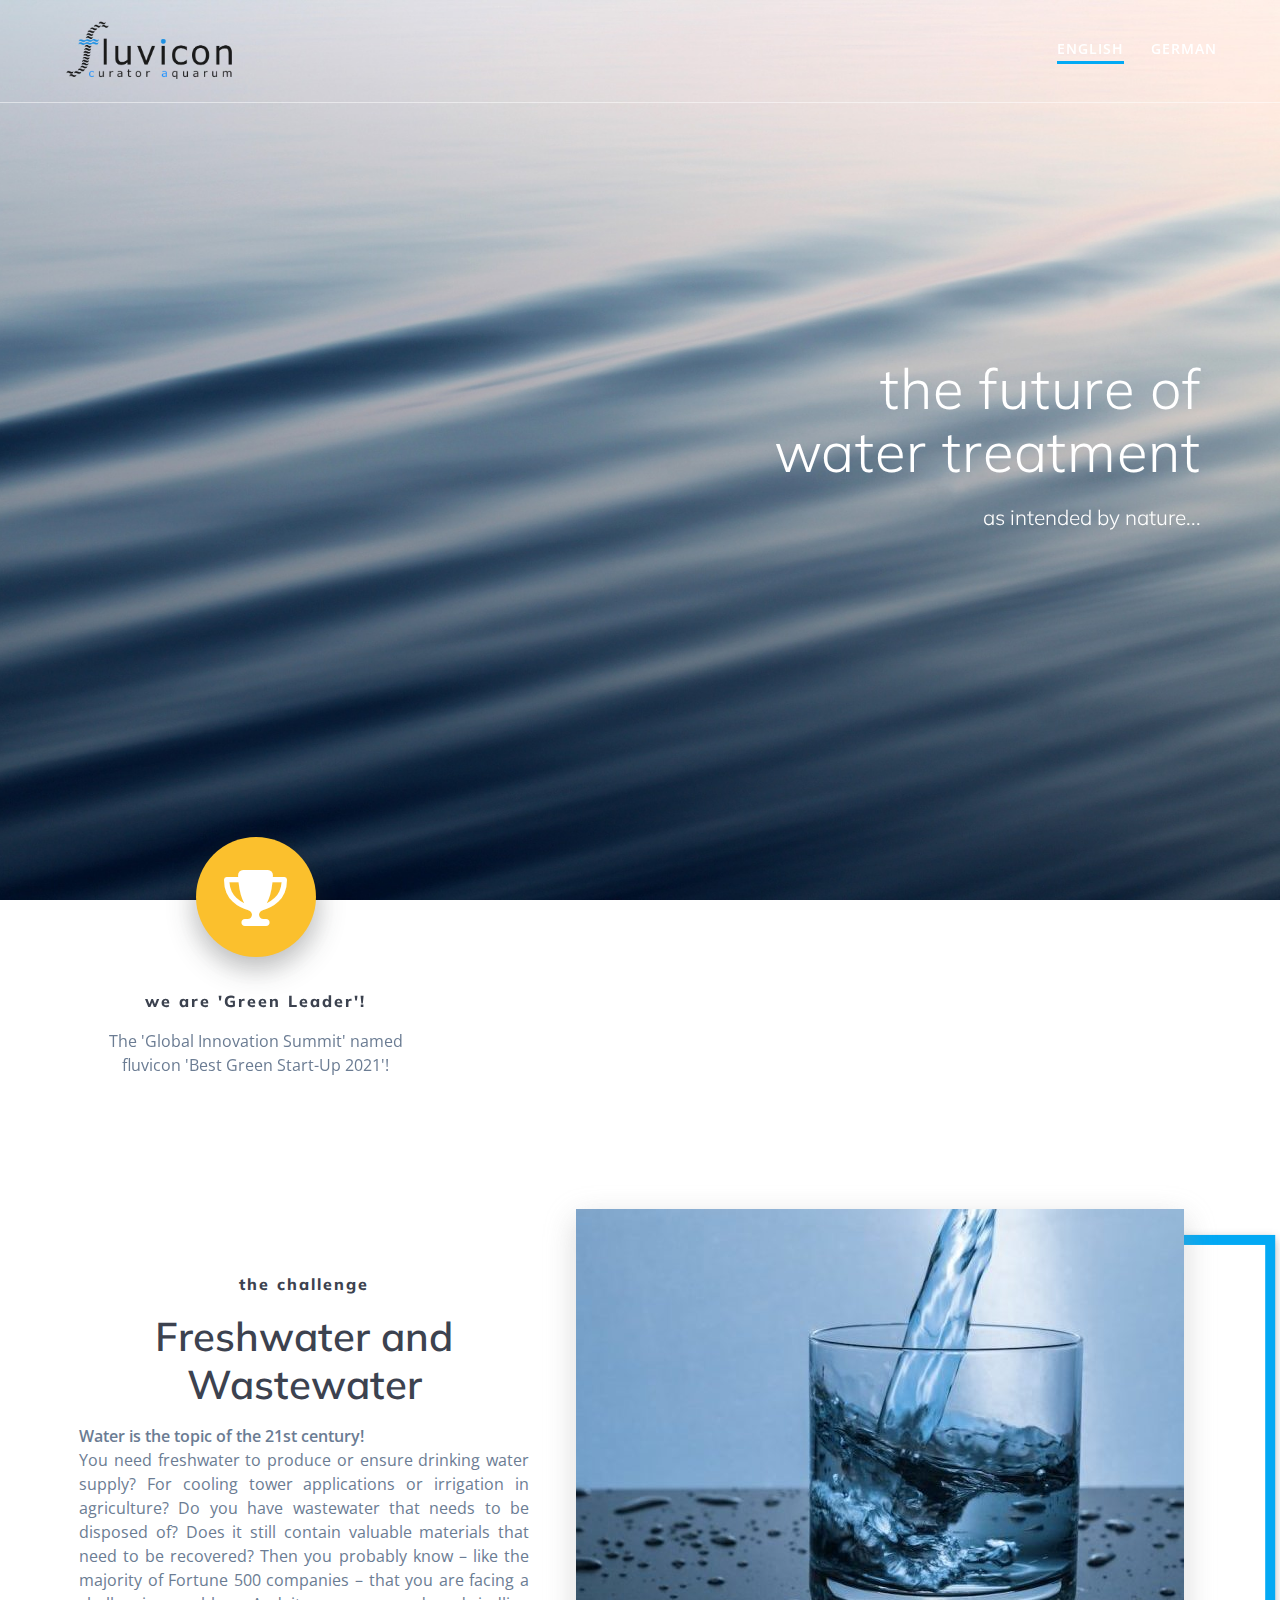
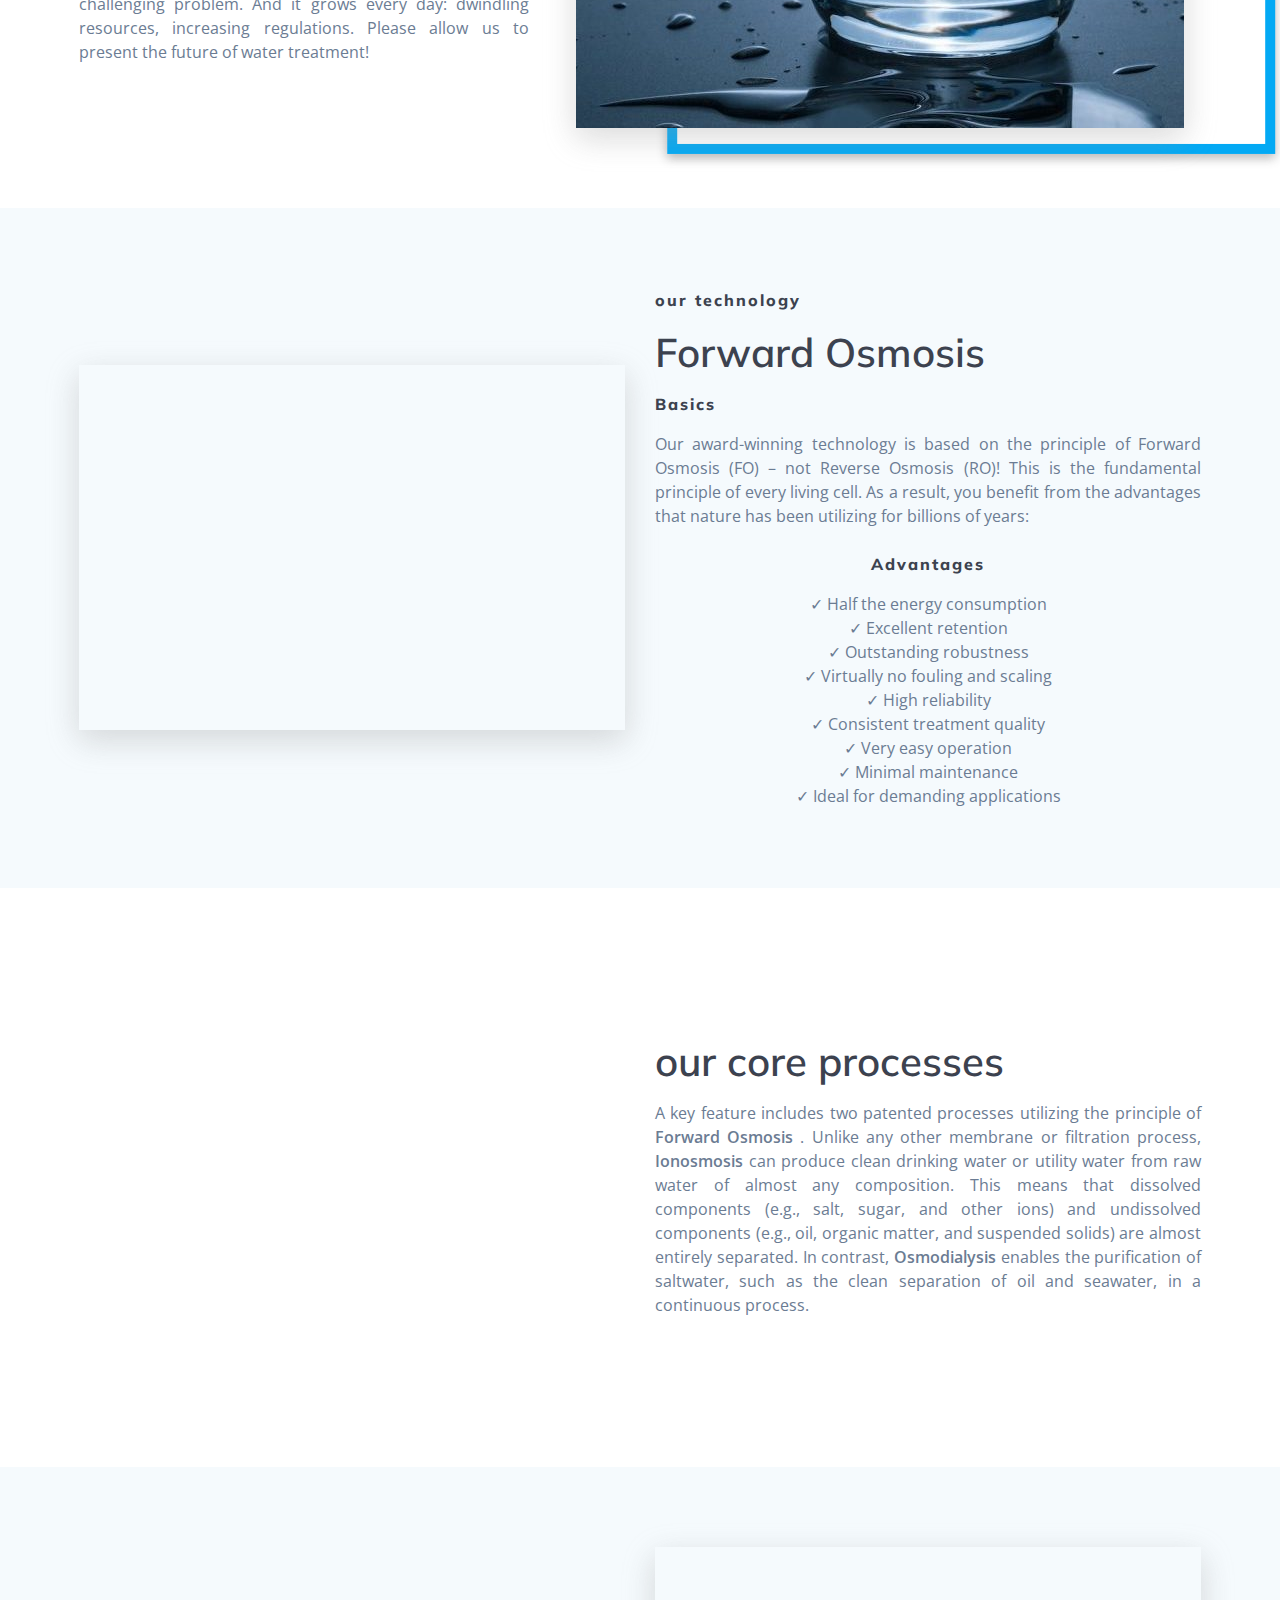
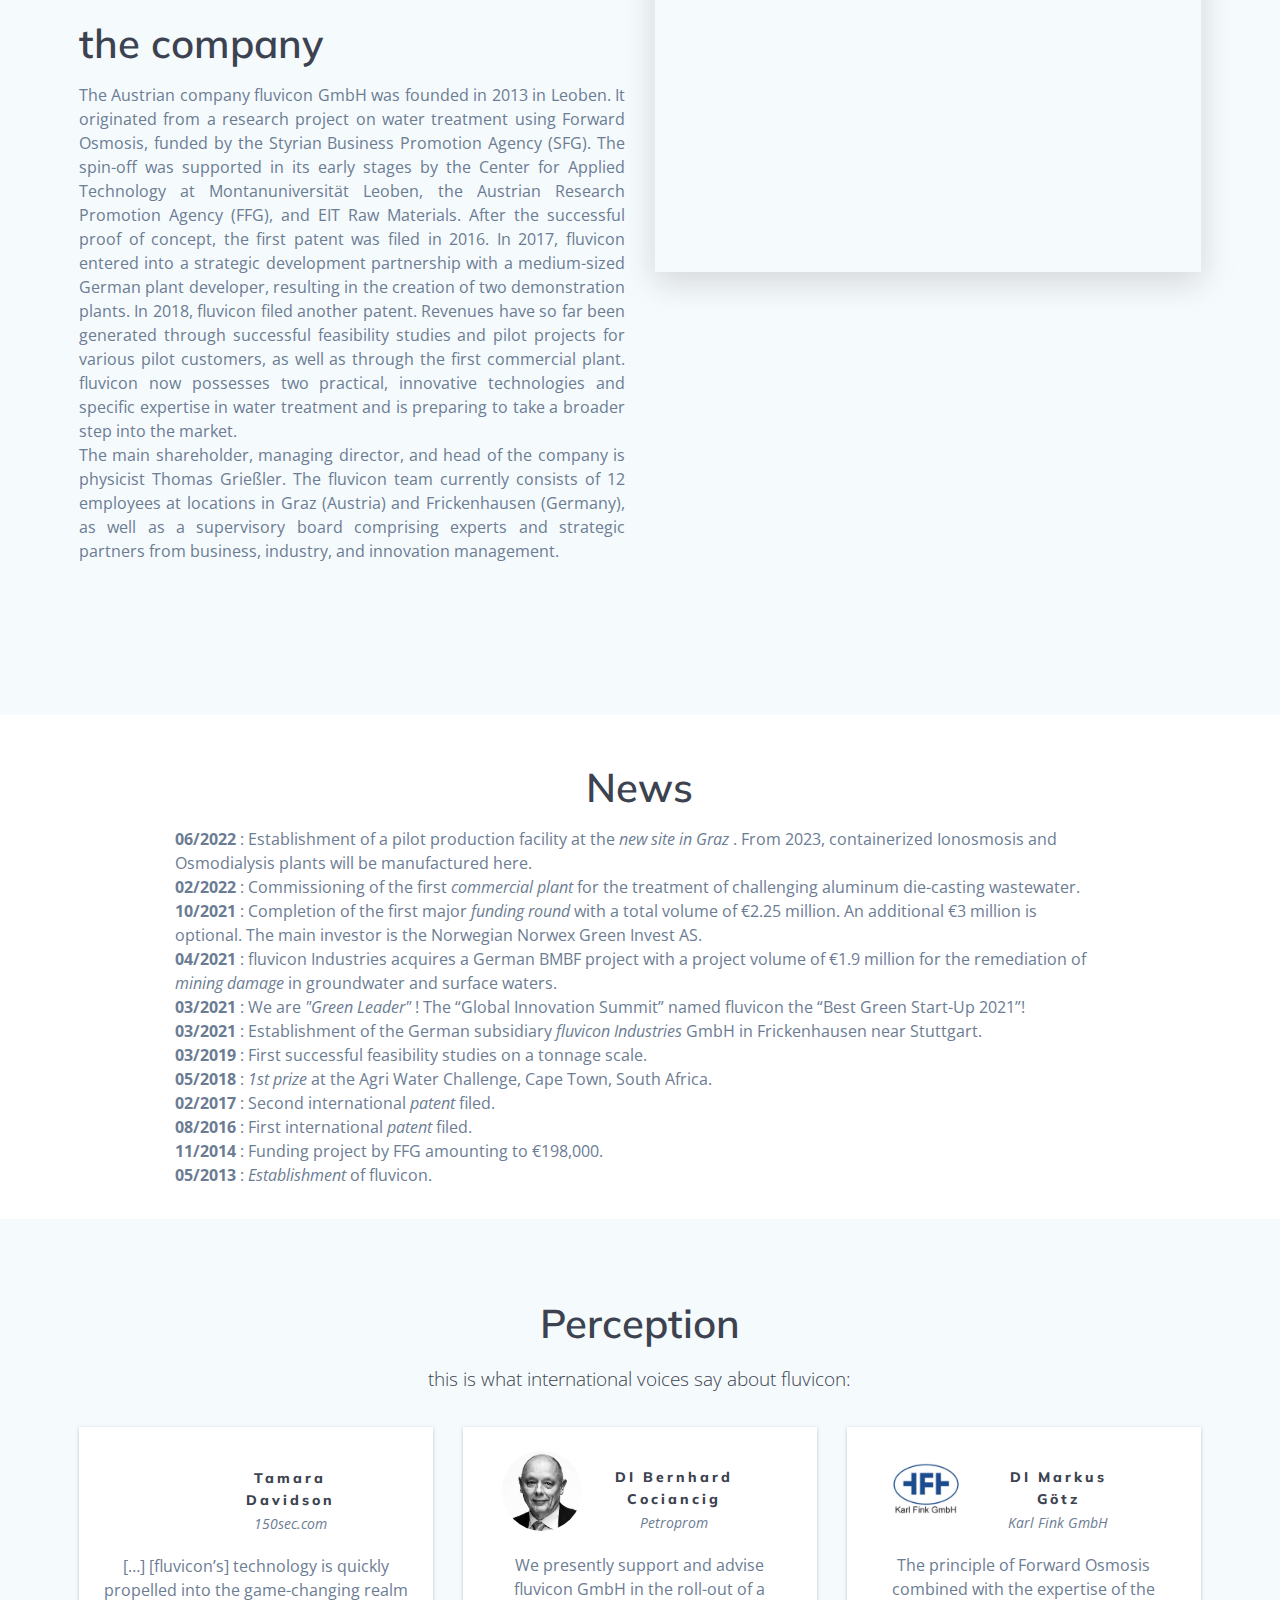
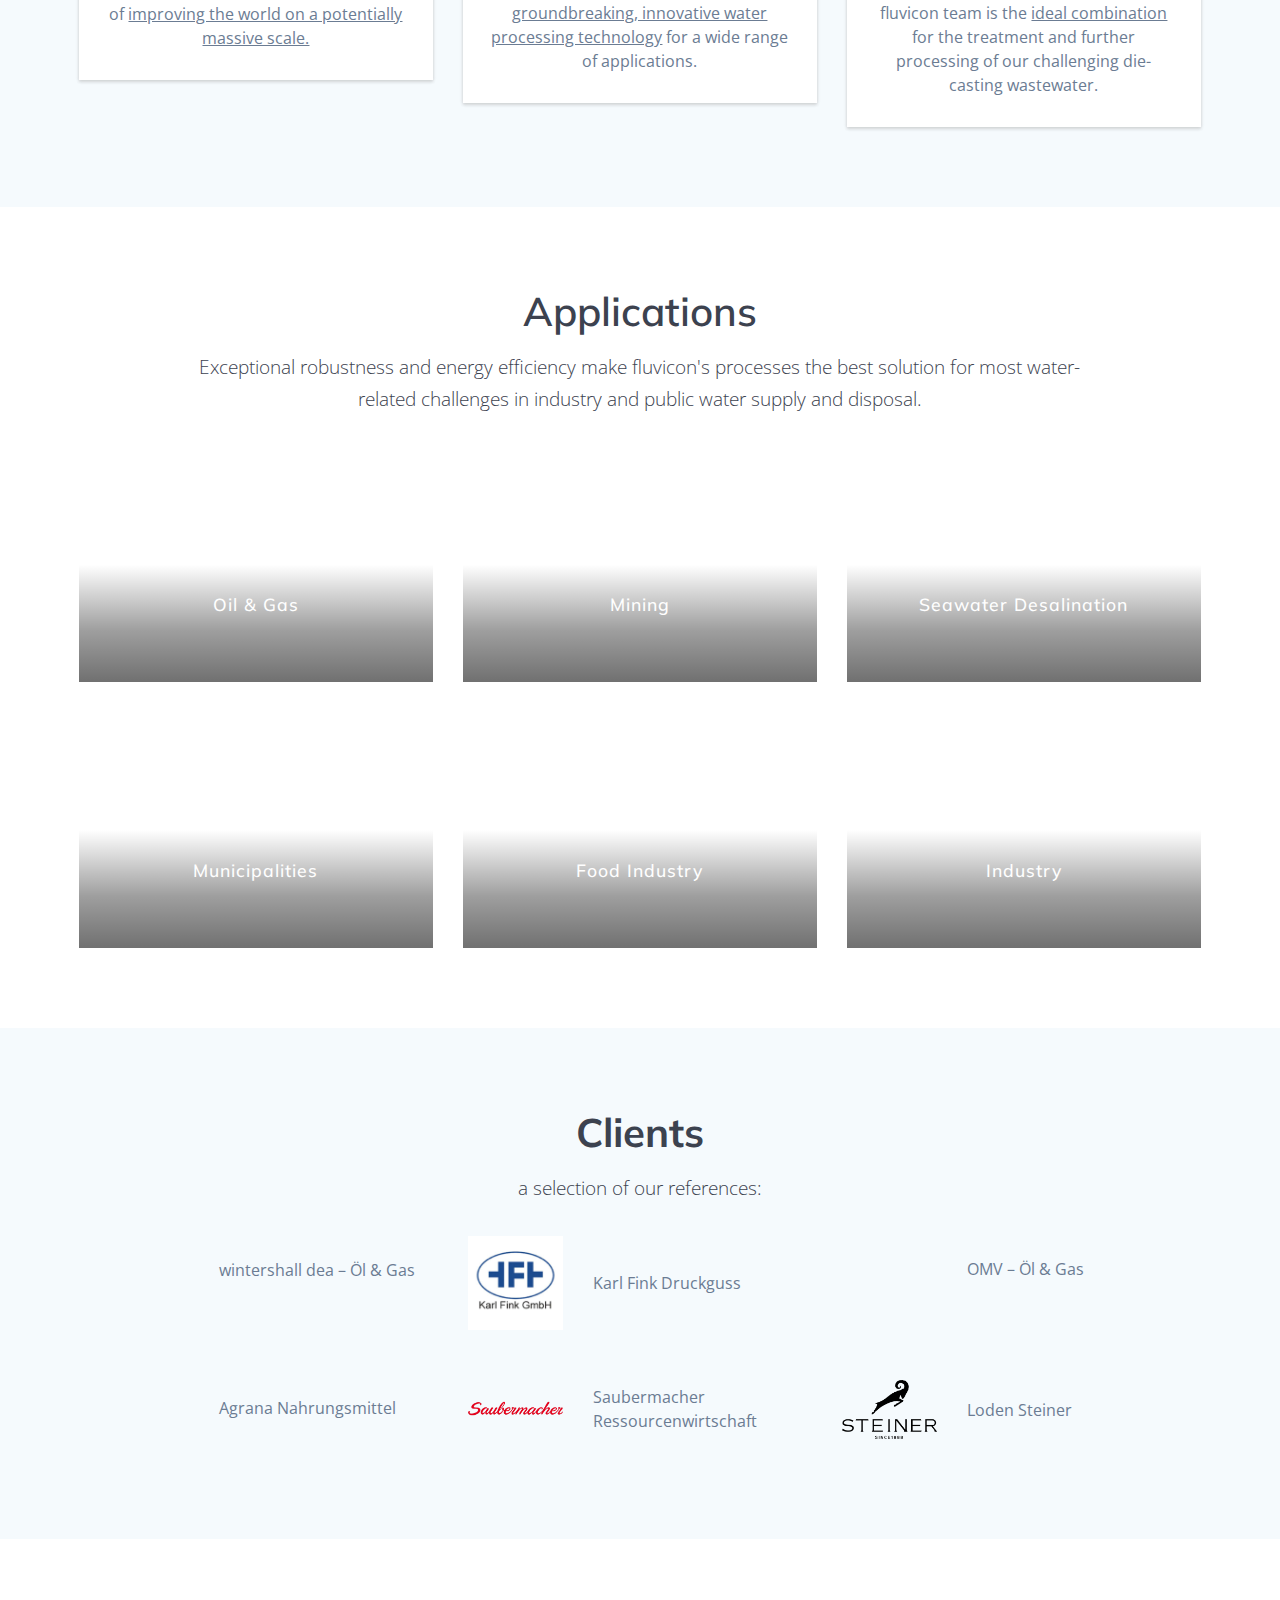
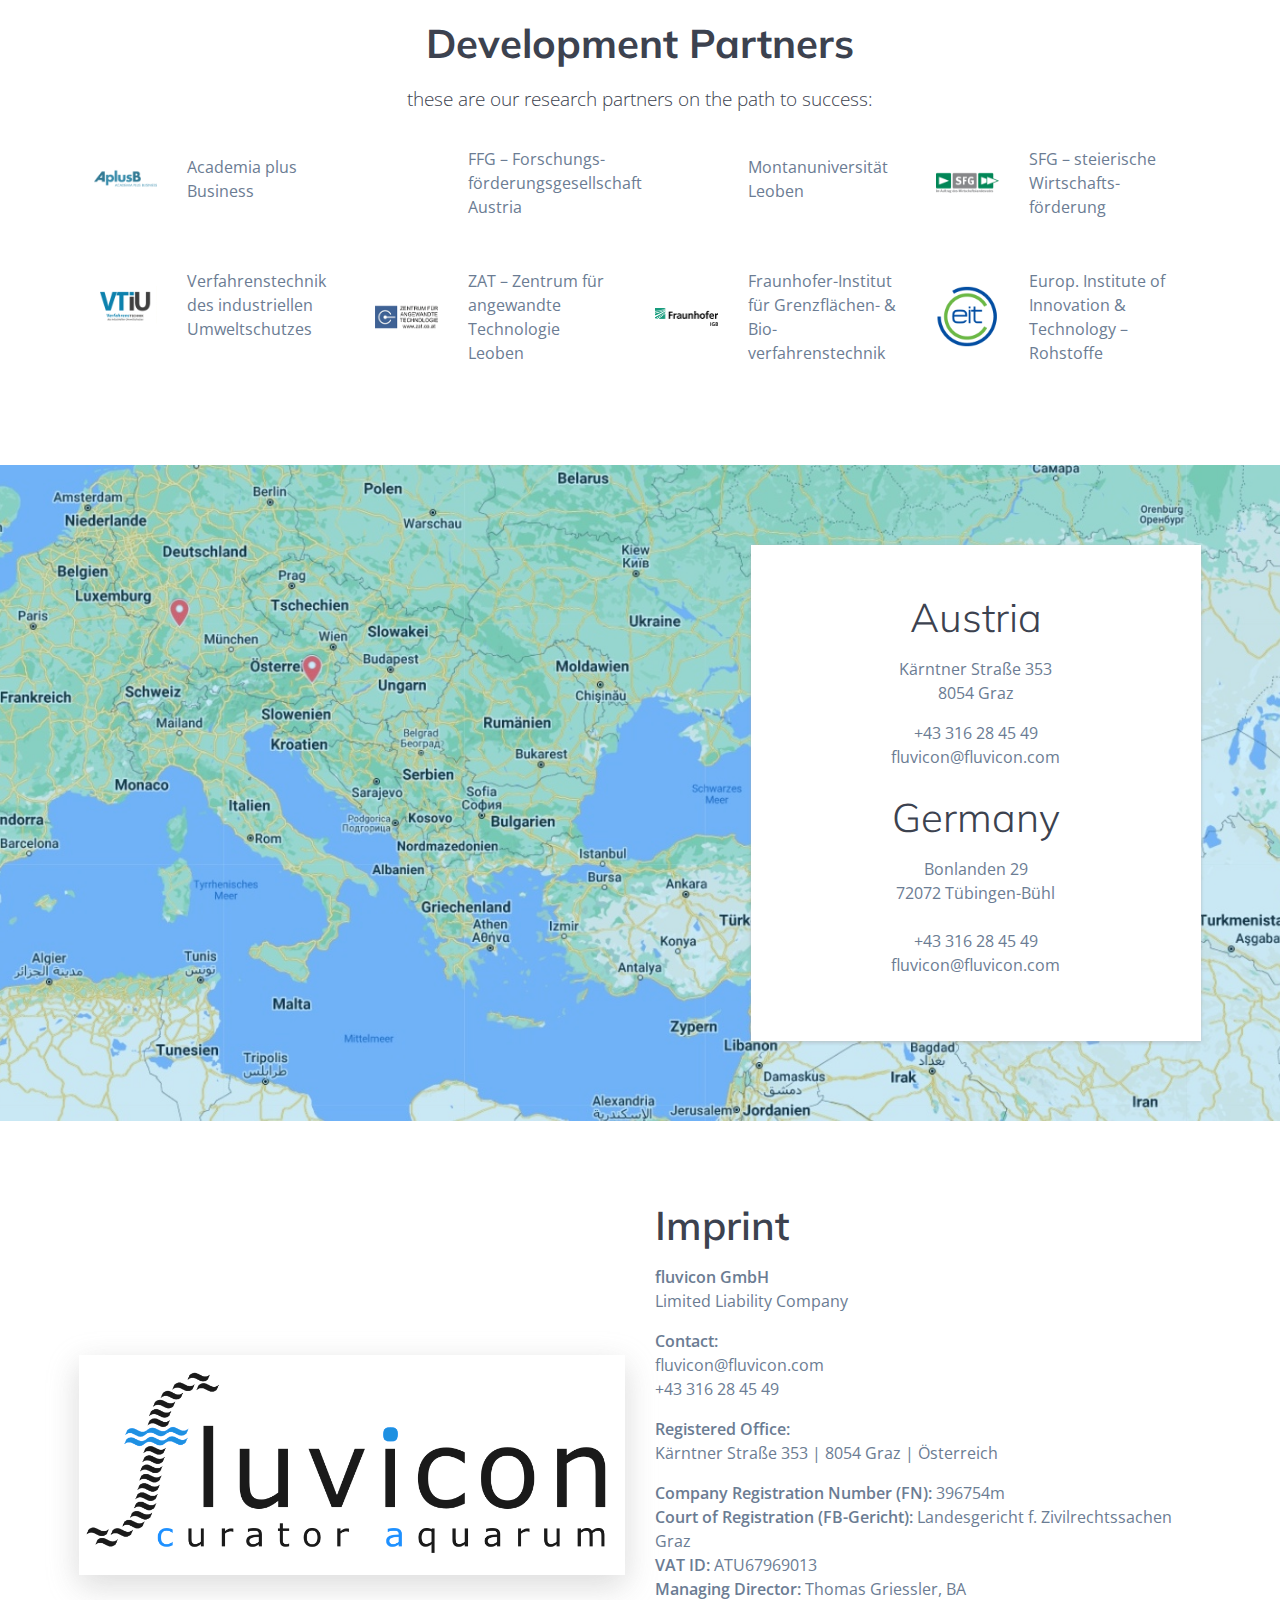
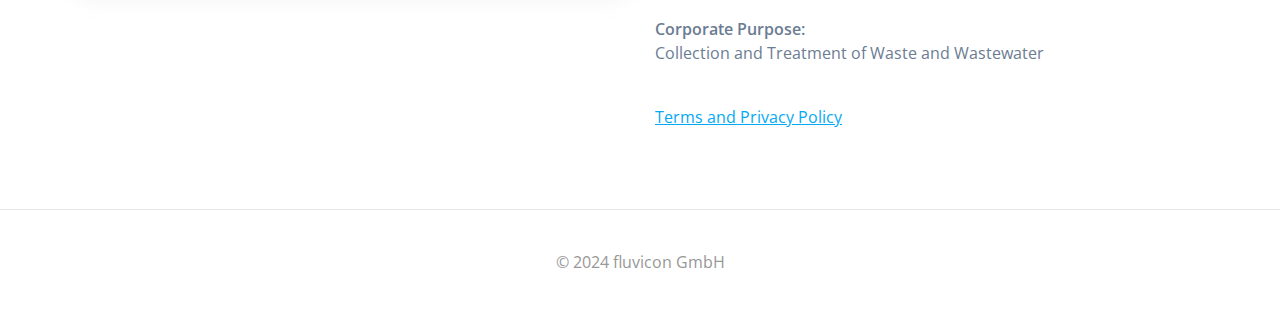
==== en/index.html @ 7ce08d9c "new file structure, english translation" ====
<html class="has-offscreen" data-lt-installed="true" lang="de">
    <head>
        <meta charset="utf-8">
        <meta content="width=device-width, initial-scale=1" name="viewport">
        <!-- <link rel="profile" href="https://gmpg.org/xfn/11"> -->
        <script defer="" src="[data-uri]"></script>
        <title>fluvicon – curator aquarum</title>
        <meta content="max-image-preview:large" name="robots">
        <link href="https://fonts.googleapis.com/" rel="dns-prefetch">
        <!-- <link
            rel="alternate"
            type="application/rss+xml"
            title="fluvicon » Feed"
            href="https://web.archive.org/web/20241115011939/https://fluvicon.com/feed/"
        >
        <link
            rel="alternate"
            type="application/rss+xml"
            title="fluvicon » Kommentar-Feed"
            href="https://web.archive.org/web/20241115011939/https://fluvicon.com/comments/feed/"
        > -->
        <!-- <link
            rel="stylesheet"
            id="companion-bundle-css"
            href="https://fluvicon.com/wp-content/plugins/mesmerize-companion/theme-data/mesmerize/assets/css/companion.bundle.min.css"
            data-href="https://fluvicon.com/wp-content/plugins/mesmerize-companion/theme-data/mesmerize/assets/css/companion.bundle.min.css"
            type="text/css"
            media="all"
        > -->
        <link
            href="/css/style.min.css"
            id="wp-block-library-css"
            media="all"
            rel="stylesheet"
            type="text/css"
        >
        <style id="classic-theme-styles-inline-css" type="text/css">/*! This file is auto-generated */
    .wp-block-button__link{color:#fff;background-color:#32373c;border-radius:9999px;box-shadow:none;text-decoration:none;padding:calc(.667em + 2px) calc(1.333em + 2px);font-size:1.125em}.wp-block-file__button{background:#32373c;color:#fff;text-decoration:none}
        </style>
        <style id="global-styles-inline-css" type="text/css">:root{--wp--preset--aspect-ratio--square: 1;--wp--preset--aspect-ratio--4-3: 4/3;--wp--preset--aspect-ratio--3-4: 3/4;--wp--preset--aspect-ratio--3-2: 3/2;--wp--preset--aspect-ratio--2-3: 2/3;--wp--preset--aspect-ratio--16-9: 16/9;--wp--preset--aspect-ratio--9-16: 9/16;--wp--preset--color--black: #000000;--wp--preset--color--cyan-bluish-gray: #abb8c3;--wp--preset--color--white: #ffffff;--wp--preset--color--pale-pink: #f78da7;--wp--preset--color--vivid-red: #cf2e2e;--wp--preset--color--luminous-vivid-orange: #ff6900;--wp--preset--color--luminous-vivid-amber: #fcb900;--wp--preset--color--light-green-cyan: #7bdcb5;--wp--preset--color--vivid-green-cyan: #00d084;--wp--preset--color--pale-cyan-blue: #8ed1fc;--wp--preset--color--vivid-cyan-blue: #0693e3;--wp--preset--color--vivid-purple: #9b51e0;--wp--preset--gradient--vivid-cyan-blue-to-vivid-purple: linear-gradient(135deg,rgba(6,147,227,1) 0%,rgb(155,81,224) 100%);--wp--preset--gradient--light-green-cyan-to-vivid-green-cyan: linear-gradient(135deg,rgb(122,220,180) 0%,rgb(0,208,130) 100%);--wp--preset--gradient--luminous-vivid-amber-to-luminous-vivid-orange: linear-gradient(135deg,rgba(252,185,0,1) 0%,rgba(255,105,0,1) 100%);--wp--preset--gradient--luminous-vivid-orange-to-vivid-red: linear-gradient(135deg,rgba(255,105,0,1) 0%,rgb(207,46,46) 100%);--wp--preset--gradient--very-light-gray-to-cyan-bluish-gray: linear-gradient(135deg,rgb(238,238,238) 0%,rgb(169,184,195) 100%);--wp--preset--gradient--cool-to-warm-spectrum: linear-gradient(135deg,rgb(74,234,220) 0%,rgb(151,120,209) 20%,rgb(207,42,186) 40%,rgb(238,44,130) 60%,rgb(251,105,98) 80%,rgb(254,248,76) 100%);--wp--preset--gradient--blush-light-purple: linear-gradient(135deg,rgb(255,206,236) 0%,rgb(152,150,240) 100%);--wp--preset--gradient--blush-bordeaux: linear-gradient(135deg,rgb(254,205,165) 0%,rgb(254,45,45) 50%,rgb(107,0,62) 100%);--wp--preset--gradient--luminous-dusk: linear-gradient(135deg,rgb(255,203,112) 0%,rgb(199,81,192) 50%,rgb(65,88,208) 100%);--wp--preset--gradient--pale-ocean: linear-gradient(135deg,rgb(255,245,203) 0%,rgb(182,227,212) 50%,rgb(51,167,181) 100%);--wp--preset--gradient--electric-grass: linear-gradient(135deg,rgb(202,248,128) 0%,rgb(113,206,126) 100%);--wp--preset--gradient--midnight: linear-gradient(135deg,rgb(2,3,129) 0%,rgb(40,116,252) 100%);--wp--preset--font-size--small: 13px;--wp--preset--font-size--medium: 20px;--wp--preset--font-size--large: 36px;--wp--preset--font-size--x-large: 42px;--wp--preset--spacing--20: 0.44rem;--wp--preset--spacing--30: 0.67rem;--wp--preset--spacing--40: 1rem;--wp--preset--spacing--50: 1.5rem;--wp--preset--spacing--60: 2.25rem;--wp--preset--spacing--70: 3.38rem;--wp--preset--spacing--80: 5.06rem;--wp--preset--shadow--natural: 6px 6px 9px rgba(0, 0, 0, 0.2);--wp--preset--shadow--deep: 12px 12px 50px rgba(0, 0, 0, 0.4);--wp--preset--shadow--sharp: 6px 6px 0px rgba(0, 0, 0, 0.2);--wp--preset--shadow--outlined: 6px 6px 0px -3px rgba(255, 255, 255, 1), 6px 6px rgba(0, 0, 0, 1);--wp--preset--shadow--crisp: 6px 6px 0px rgba(0, 0, 0, 1);}:where(.is-layout-flex){gap: 0.5em;}:where(.is-layout-grid){gap: 0.5em;}body .is-layout-flex{display: flex;}.is-layout-flex{flex-wrap: wrap;align-items: center;}.is-layout-flex > :is(*, div){margin: 0;}body .is-layout-grid{display: grid;}.is-layout-grid > :is(*, div){margin: 0;}:where(.wp-block-columns.is-layout-flex){gap: 2em;}:where(.wp-block-columns.is-layout-grid){gap: 2em;}:where(.wp-block-post-template.is-layout-flex){gap: 1.25em;}:where(.wp-block-post-template.is-layout-grid){gap: 1.25em;}.has-black-color{color: var(--wp--preset--color--black) !important;}.has-cyan-bluish-gray-color{color: var(--wp--preset--color--cyan-bluish-gray) !important;}.has-white-color{color: var(--wp--preset--color--white) !important;}.has-pale-pink-color{color: var(--wp--preset--color--pale-pink) !important;}.has-vivid-red-color{color: var(--wp--preset--color--vivid-red) !important;}.has-luminous-vivid-orange-color{color: var(--wp--preset--color--luminous-vivid-orange) !important;}.has-luminous-vivid-amber-color{color: var(--wp--preset--color--luminous-vivid-amber) !important;}.has-light-green-cyan-color{color: var(--wp--preset--color--light-green-cyan) !important;}.has-vivid-green-cyan-color{color: var(--wp--preset--color--vivid-green-cyan) !important;}.has-pale-cyan-blue-color{color: var(--wp--preset--color--pale-cyan-blue) !important;}.has-vivid-cyan-blue-color{color: var(--wp--preset--color--vivid-cyan-blue) !important;}.has-vivid-purple-color{color: var(--wp--preset--color--vivid-purple) !important;}.has-black-background-color{background-color: var(--wp--preset--color--black) !important;}.has-cyan-bluish-gray-background-color{background-color: var(--wp--preset--color--cyan-bluish-gray) !important;}.has-white-background-color{background-color: var(--wp--preset--color--white) !important;}.has-pale-pink-background-color{background-color: var(--wp--preset--color--pale-pink) !important;}.has-vivid-red-background-color{background-color: var(--wp--preset--color--vivid-red) !important;}.has-luminous-vivid-orange-background-color{background-color: var(--wp--preset--color--luminous-vivid-orange) !important;}.has-luminous-vivid-amber-background-color{background-color: var(--wp--preset--color--luminous-vivid-amber) !important;}.has-light-green-cyan-background-color{background-color: var(--wp--preset--color--light-green-cyan) !important;}.has-vivid-green-cyan-background-color{background-color: var(--wp--preset--color--vivid-green-cyan) !important;}.has-pale-cyan-blue-background-color{background-color: var(--wp--preset--color--pale-cyan-blue) !important;}.has-vivid-cyan-blue-background-color{background-color: var(--wp--preset--color--vivid-cyan-blue) !important;}.has-vivid-purple-background-color{background-color: var(--wp--preset--color--vivid-purple) !important;}.has-black-border-color{border-color: var(--wp--preset--color--black) !important;}.has-cyan-bluish-gray-border-color{border-color: var(--wp--preset--color--cyan-bluish-gray) !important;}.has-white-border-color{border-color: var(--wp--preset--color--white) !important;}.has-pale-pink-border-color{border-color: var(--wp--preset--color--pale-pink) !important;}.has-vivid-red-border-color{border-color: var(--wp--preset--color--vivid-red) !important;}.has-luminous-vivid-orange-border-color{border-color: var(--wp--preset--color--luminous-vivid-orange) !important;}.has-luminous-vivid-amber-border-color{border-color: var(--wp--preset--color--luminous-vivid-amber) !important;}.has-light-green-cyan-border-color{border-color: var(--wp--preset--color--light-green-cyan) !important;}.has-vivid-green-cyan-border-color{border-color: var(--wp--preset--color--vivid-green-cyan) !important;}.has-pale-cyan-blue-border-color{border-color: var(--wp--preset--color--pale-cyan-blue) !important;}.has-vivid-cyan-blue-border-color{border-color: var(--wp--preset--color--vivid-cyan-blue) !important;}.has-vivid-purple-border-color{border-color: var(--wp--preset--color--vivid-purple) !important;}.has-vivid-cyan-blue-to-vivid-purple-gradient-background{background: var(--wp--preset--gradient--vivid-cyan-blue-to-vivid-purple) !important;}.has-light-green-cyan-to-vivid-green-cyan-gradient-background{background: var(--wp--preset--gradient--light-green-cyan-to-vivid-green-cyan) !important;}.has-luminous-vivid-amber-to-luminous-vivid-orange-gradient-background{background: var(--wp--preset--gradient--luminous-vivid-amber-to-luminous-vivid-orange) !important;}.has-luminous-vivid-orange-to-vivid-red-gradient-background{background: var(--wp--preset--gradient--luminous-vivid-orange-to-vivid-red) !important;}.has-very-light-gray-to-cyan-bluish-gray-gradient-background{background: var(--wp--preset--gradient--very-light-gray-to-cyan-bluish-gray) !important;}.has-cool-to-warm-spectrum-gradient-background{background: var(--wp--preset--gradient--cool-to-warm-spectrum) !important;}.has-blush-light-purple-gradient-background{background: var(--wp--preset--gradient--blush-light-purple) !important;}.has-blush-bordeaux-gradient-background{background: var(--wp--preset--gradient--blush-bordeaux) !important;}.has-luminous-dusk-gradient-background{background: var(--wp--preset--gradient--luminous-dusk) !important;}.has-pale-ocean-gradient-background{background: var(--wp--preset--gradient--pale-ocean) !important;}.has-electric-grass-gradient-background{background: var(--wp--preset--gradient--electric-grass) !important;}.has-midnight-gradient-background{background: var(--wp--preset--gradient--midnight) !important;}.has-small-font-size{font-size: var(--wp--preset--font-size--small) !important;}.has-medium-font-size{font-size: var(--wp--preset--font-size--medium) !important;}.has-large-font-size{font-size: var(--wp--preset--font-size--large) !important;}.has-x-large-font-size{font-size: var(--wp--preset--font-size--x-large) !important;}
    :where(.wp-block-post-template.is-layout-flex){gap: 1.25em;}:where(.wp-block-post-template.is-layout-grid){gap: 1.25em;}
    :where(.wp-block-columns.is-layout-flex){gap: 2em;}:where(.wp-block-columns.is-layout-grid){gap: 2em;}
    :root :where(.wp-block-pullquote){font-size: 1.5em;line-height: 1.6;}
        </style>
        <!-- <link
            rel="stylesheet"
            id="wpa-css-css"
            href="https://fluvicon.com/wp-content/cache/autoptimize/css/autoptimize_single_a0b823f7ab1f0a3a563fb10c3664d2a6.css"
            type="text/css"
            media="all"
        > -->
        <link
            href="/css/memerize.style.min.css"
            id="mesmerize-style-css"
            media="all"
            rel="stylesheet"
            type="text/css"
        >
        <style id="mesmerize-style-inline-css" type="text/css">img.logo.dark, img.custom-logo{width:auto;max-height:70px !important;}
    /** cached kirki style */.footer .footer-content{background-color:#fff;}.footer p, .footer{color:#989898;}body{font-family:"Open Sans", Helvetica, Arial, sans-serif;color:#6B7C93;}body h1{font-family:Muli, Helvetica, Arial, sans-serif;font-weight:600;font-size:2.625rem;line-height:4rem;letter-spacing:normal;color:#3C424F;}body h2{font-family:Muli, Helvetica, Arial, sans-serif;font-weight:600;font-size:2.188rem;line-height:3rem;letter-spacing:normal;text-transform:none;color:#3C424F;}body h3{font-family:Muli, Helvetica, Arial, sans-serif;font-weight:600;font-size:1.313rem;line-height:2.25rem;letter-spacing:normal;text-transform:none;color:#3C424F;}body h4{font-family:Muli, Helvetica, Arial, sans-serif;font-weight:600;font-size:0.963rem;line-height:1.75rem;letter-spacing:0.0625rem;text-transform:none;color:#3C424F;}body h5{font-family:Muli, Helvetica, Arial, sans-serif;font-weight:800;font-size:0.875rem;line-height:1.5rem;letter-spacing:2px;text-transform:none;color:#3C424F;}body h6{font-family:Muli, Helvetica, Arial, sans-serif;font-weight:800;font-size:0.766rem;line-height:1.375rem;letter-spacing:0.1875rem;color:#3C424F;}.header.color-overlay:after{filter:invert(0%) ;}.header-homepage p.header-subtitle2{margin-top:0;margin-bottom:20px;font-family:Roboto, Helvetica, Arial, sans-serif;font-weight:300;font-size:1.4em;line-height:130%;letter-spacing:0px;text-transform:none;color:#ffffff;background:rgba(0,0,0,0);padding-top:0px;padding-bottom:0px;padding-left:0px;padding-right:0px;-webkit-border-radius:0px;-moz-border-radius:0px;border-radius:0px;}.header-homepage h1.hero-title{font-family:Muli, Helvetica, Arial, sans-serif;font-weight:300;font-style:normal;font-size:2.5em;line-height:114%;letter-spacing:0.9px;text-transform:none;color:#FFFFFF;}.header-homepage .hero-title{margin-top:0;margin-bottom:20px;background:rgba(0,0,0,0);padding-top:0px;padding-bottom:0px;padding-left:0px;padding-right:0px;-webkit-border-radius:0px;-moz-border-radius:0px;border-radius:0px;}.header-homepage p.header-subtitle{margin-top:0;margin-bottom:20px;font-family:Muli, Helvetica, Arial, sans-serif;font-weight:300;font-size:1.3em;line-height:130%;letter-spacing:0px;text-transform:none;color:#ffffff;background:rgba(0,0,0,0);padding-top:0px;padding-bottom:0px;padding-left:0px;padding-right:0px;-webkit-border-radius:0px;-moz-border-radius:0px;border-radius:0px;}.header-buttons-wrapper{background:rgba(0,0,0,0);padding-top:0px;padding-bottom:0px;padding-left:0px;padding-right:0px;-webkit-border-radius:0px;-moz-border-radius:0px;border-radius:0px;}.header-homepage .header-description-row{padding-top:10%;padding-bottom:10%;}.inner-header-description{padding-top:0%;padding-bottom:0%;}.inner-header-description .header-subtitle{font-family:Muli, Helvetica, Arial, sans-serif;font-weight:300;font-style:normal;font-size:1.3em;line-height:130%;letter-spacing:0px;text-transform:none;color:#ffffff;}.inner-header-description h1.hero-title{font-family:Muli, Helvetica, Arial, sans-serif;font-weight:300;font-style:normal;font-size:0em;line-height:0%;letter-spacing:0.9px;text-transform:none;color:#FFFFFF;}.header-top-bar .header-top-bar-area.area-left span{color:#FFFFFF;}.header-top-bar .header-top-bar-area.area-left i.fa{color:#999;}.header-top-bar .header-top-bar-area.area-left .top-bar-social-icons i{color:#fff;}.header-top-bar .header-top-bar-area.area-left .top-bar-social-icons i:hover{color:#fff;}.header-top-bar .header-top-bar-area.area-left .top-bar-menu > li > a{color:#fff;}.header-top-bar .header-top-bar-area.area-left .top-bar-menu > li > a:hover{color:#fff!important;}.header-top-bar .header-top-bar-area.area-left .top-bar-menu > li > a:visited{color:#fff;}.header-top-bar .header-top-bar-area.area-left span.top-bar-text{color:#fff;}.header-top-bar .header-top-bar-area.area-right span{color:#FFFFFF;}.header-top-bar .header-top-bar-area.area-right i.fa{color:#999;}.header-top-bar .header-top-bar-area.area-right .top-bar-social-icons i{color:#fff;}.header-top-bar .header-top-bar-area.area-right .top-bar-social-icons i:hover{color:#fff;}.header-top-bar .header-top-bar-area.area-right .top-bar-menu > li > a{color:#fff;}.header-top-bar .header-top-bar-area.area-right .top-bar-menu > li > a:hover{color:#fff!important;}.header-top-bar .header-top-bar-area.area-right .top-bar-menu > li > a:visited{color:#fff;}.header-top-bar .header-top-bar-area.area-right span.top-bar-text{color:#fff;}.mesmerize-front-page .navigation-bar.bordered{border-bottom-color:rgba(255, 255, 255, 0.5);border-bottom-width:1px;border-bottom-style:solid;}.mesmerize-inner-page .navigation-bar.bordered{border-bottom-color:rgba(255, 255, 255, 0.5);border-bottom-width:1px;border-bottom-style:solid;}.mesmerize-inner-page .fixto-fixed .main_menu_col, .mesmerize-inner-page .fixto-fixed .main-menu{justify-content:flex-end!important;}.mesmerize-inner-page .navigation-bar.fixto-fixed{background-color:rgba(255, 255, 255, 1)!important;}.mesmerize-inner-page #main_menu > li > a{font-family:"Open Sans", Helvetica, Arial, sans-serif;font-weight:600;font-style:normal;font-size:14px;line-height:160%;letter-spacing:1px;text-transform:uppercase;}.mesmerize-front-page .fixto-fixed .main_menu_col, .mesmerize-front-page .fixto-fixed .main-menu{justify-content:flex-end!important;}.mesmerize-front-page .navigation-bar.fixto-fixed{background-color:rgba(255, 255, 255, 1)!important;}.mesmerize-front-page #main_menu > li > a{font-family:"Open Sans", Helvetica, Arial, sans-serif;font-weight:600;font-style:normal;font-size:14px;line-height:160%;letter-spacing:1px;text-transform:uppercase;}.mesmerize-front-page #main_menu > li li > a{font-family:"Open Sans", Helvetica, Arial, sans-serif;font-weight:600;font-style:normal;font-size:0.875rem;line-height:120%;letter-spacing:0px;text-transform:none;}.mesmerize-front-page .header-nav-area .social-icons a{color:#FFFFFF!important;}.mesmerize-front-page .fixto-fixed .header-nav-area .social-icons a{color:#000000!important;}.mesmerize-front-page  .nav-search.widget_search *{color:#FFFFFF;}.mesmerize-front-page  .nav-search.widget_search input{border-color:#FFFFFF;}.mesmerize-front-page  .nav-search.widget_search input::-webkit-input-placeholder{color:#FFFFFF;}.mesmerize-front-page  .nav-search.widget_search input:-ms-input-placeholder{color:#FFFFFF;}.mesmerize-front-page  .nav-search.widget_search input:-moz-placeholder{color:#FFFFFF;}.mesmerize-front-page .fixto-fixed  .nav-search.widget_search *{color:#000000;}.mesmerize-front-page .fixto-fixed  .nav-search.widget_search input{border-color:#000000;}.mesmerize-front-page .fixto-fixed  .nav-search.widget_search input::-webkit-input-placeholder{color:#000000;}.mesmerize-front-page .fixto-fixed  .nav-search.widget_search input:-ms-input-placeholder{color:#000000;}.mesmerize-front-page .fixto-fixed  .nav-search.widget_search input:-moz-placeholder{color:#000000;}.mesmerize-inner-page .inner_header-nav-area .social-icons a{color:#FFFFFF!important;}.mesmerize-inner-page .fixto-fixed .inner_header-nav-area .social-icons a{color:#000000!important;}.mesmerize-inner-page .nav-search.widget_search *{color:#FFFFFF;}.mesmerize-inner-page .nav-search.widget_search input{border-color:#FFFFFF;}.mesmerize-inner-page .nav-search.widget_search input::-webkit-input-placeholder{color:#FFFFFF;}.mesmerize-inner-page .nav-search.widget_search input:-ms-input-placeholder{color:#FFFFFF;}.mesmerize-inner-page .nav-search.widget_search input:-moz-placeholder{color:#FFFFFF;}.mesmerize-inner-page .fixto-fixed .nav-search.widget_search *{color:#000000;}.mesmerize-inner-page .fixto-fixed .nav-search.widget_search input{border-color:#000000;}.mesmerize-inner-page .fixto-fixed .nav-search.widget_search input::-webkit-input-placeholder{color:#000000;}.mesmerize-inner-page .fixto-fixed .nav-search.widget_search input:-ms-input-placeholder{color:#000000;}.mesmerize-inner-page .fixto-fixed .nav-search.widget_search input:-moz-placeholder{color:#000000;}[data-component="offcanvas"] i.fa{color:#fff!important;}[data-component="offcanvas"] .bubble{background-color:#fff!important;}.fixto-fixed [data-component="offcanvas"] i.fa{color:#000000!important;}.fixto-fixed [data-component="offcanvas"] .bubble{background-color:#000000!important;}#offcanvas-wrapper{background-color:#222B34!important;}html.has-offscreen body:after{background-color:rgba(34, 43, 52, 0.7)!important;}#offcanvas-wrapper *:not(.arrow){color:#ffffff!important;}#offcanvas_menu li.open, #offcanvas_menu li.current-menu-item, #offcanvas_menu li.current-menu-item > a, #offcanvas_menu li.current_page_item, #offcanvas_menu li.current_page_item > a{background-color:#FFFFFF;}#offcanvas_menu li.open > a, #offcanvas_menu li.open > a > i, #offcanvas_menu li.current-menu-item > a, #offcanvas_menu li.current_page_item > a{color:#2395F6!important;}#offcanvas_menu li.open > a, #offcanvas_menu li.current-menu-item > a, #offcanvas_menu li.current_page_item > a{border-left-color:#2395F6!important;}#offcanvas_menu li > ul{background-color:#686B77;}#offcanvas_menu li > a{font-family:"Open Sans", Helvetica, Arial, sans-serif;font-weight:400;font-size:0.875rem;line-height:100%;letter-spacing:0px;text-transform:none;}.navigation-bar.homepage:not(.coloured-nav) a.text-logo,.navigation-bar.homepage:not(.coloured-nav) #main_menu li.logo > a.text-logo,.navigation-bar.homepage:not(.coloured-nav) #main_menu li.logo > a.text-logo:hover{color:#fff;font-family:inherit;font-weight:600;font-size:1.6rem;line-height:100%;letter-spacing:0px;text-transform:uppercase;}.navigation-bar.homepage.fixto-fixed a.text-logo,.navigation-bar.homepage.fixto-fixed .dark-logo a.text-logo{color:#4a4a4a!important;}.navigation-bar:not(.homepage) a.text-logo,.navigation-bar:not(.homepage) #main_menu li.logo > a.text-logo,.navigation-bar:not(.homepage) #main_menu li.logo > a.text-logo:hover,.navigation-bar:not(.homepage) a.text-logo,.navigation-bar:not(.homepage) #main_menu li.logo > a.text-logo,.navigation-bar:not(.homepage) #main_menu li.logo > a.text-logo:hover{color:#fff;font-family:inherit;font-weight:600;font-size:1.6rem;line-height:100%;letter-spacing:0px;text-transform:uppercase;}.navigation-bar.fixto-fixed:not(.homepage) a.text-logo,.navigation-bar.fixto-fixed:not(.homepage) .dark-logo a.text-logo, .navigation-bar.alternate:not(.homepage) a.text-logo, .navigation-bar.alternate:not(.homepage) .dark-logo a.text-logo{color:#4a4a4a!important;}.slide-progress{background:rgba(3, 169, 244, 0.5);height:5px;}.header-slider-navigation.separated .owl-nav .owl-next,.header-slider-navigation.separated .owl-nav .owl-prev{margin-left:40px;margin-right:40px;}.header-slider-navigation .owl-nav .owl-next,.header-slider-navigation .owl-nav .owl-prev{padding:0px;background:rgba(0, 0, 0, 0);}.header-slider-navigation .owl-nav .owl-next i,.header-slider-navigation .owl-nav .owl-prev i{font-size:50px;width:50px;height:50px;color:#ffffff;}.header-slider-navigation .owl-nav .owl-next:hover,.header-slider-navigation .owl-nav .owl-prev:hover{background:rgba(0, 0, 0, 0);}.header-slider-navigation .owl-dots{margin-bottom:0px;margin-top:0px;}.header-slider-navigation .owl-dots .owl-dot span{background:rgba(255,255,255,0.3);}.header-slider-navigation .owl-dots .owl-dot.active span,.header-slider-navigation .owl-dots .owl-dot:hover span{background:#ffffff;}.header-slider-navigation .owl-dots .owl-dot{margin:0px 7px;}@media (min-width: 767px){.footer .footer-content{padding-top:40px;padding-bottom:40px;}}@media (max-width: 1023px){body{font-size:calc( 16px * 0.875 );}}@media (min-width: 1024px){body{font-size:16px;}}@media only screen and (min-width: 768px){body h1{font-size:3rem;}body h2{font-size:2.5rem;}body h3{font-size:1.5rem;}body h4{font-size:1.1rem;}body h5{font-size:1rem;}body h6{font-size:0.875rem;}.header-homepage p.header-subtitle2{font-size:1.4em;}.header-homepage h1.hero-title{font-size:3.5rem;}.header-homepage p.header-subtitle{font-size:1.3em;}.header-content .align-holder{width:85%!important;}.inner-header-description{text-align:center!important;}.inner-header-description .header-subtitle{font-size:1.3em;}.inner-header-description h1.hero-title{font-size:0em;}}@media screen and (min-width: 768px){.header-homepage{background-position:right bottom;}.header{background-position:left top;}}@media screen and (max-width:767px){.header-homepage .header-description-row{padding-top:10%;padding-bottom:10%;}}
        </style>
        <link
            data-href="https://fonts.googleapis.com/css?family=Open+Sans%3A300%2C400%2C600%2C700%7CMuli%3A300%2C300italic%2C400%2C400italic%2C600%2C600italic%2C700%2C700italic%2C900%2C900italic%7CPlayfair+Display%3A400%2C400italic%2C700%2C700italic&amp;subset=latin%2Clatin-ext&amp;display=swap"
            href="https://fonts.googleapis.com/css?family=Open+Sans%3A300%2C400%2C600%2C700%7CMuli%3A300%2C300italic%2C400%2C400italic%2C600%2C600italic%2C700%2C700italic%2C900%2C900italic%7CPlayfair+Display%3A400%2C400italic%2C700%2C700italic&amp;subset=latin%2Clatin-ext&amp;display=swap"
            id="mesmerize-fonts-css"
            media="all"
            rel="stylesheet"
            type="text/css"
        >
        <link href="/fontawesome/css/fontawesome.css" rel="stylesheet">
        <link href="/fontawesome/css/solid.css" rel="stylesheet">
        <link
            href="/css/theme.bundle.min.css"
            id="mesmerize-style-bundle-css"
            media="all"
            rel="stylesheet"
            type="text/css"
        >
        <script
            defer=""
            id="jquery-core-js"
            src="/js/jquery.min.js"
            type="text/javascript"
        ></script>
        <script
            defer=""
            id="jquery-migrate-js"
            src="/js/jquery-migrate.min.js"
            type="text/javascript"
        ></script>
        <script defer="" id="jquery-js-after" src="[data-uri]"></script>
        <!-- <link rel="https://api.w.org/" href="https://fluvicon.com/wp-json/">
        <link
            rel="alternate"
            title="JSON"
            type="application/json"
            href="https://web.archive.org/web/20241115011939/https://fluvicon.com/wp-json/wp/v2/pages/36"
        >
        <link
            rel="EditURI"
            type="application/rsd+xml"
            title="RSD"
            href="https://fluvicon.com/xmlrpc.php?rsd"
        >
        <meta name="generator" content="WordPress 6.7">
        <link rel="canonical" href="https://web.archive.org/web/20241115011939/https://fluvicon.com/">
        <link rel="shortlink" href="https://web.archive.org/web/20241115011939/https://fluvicon.com/">
        <link
            rel="alternate"
            title="oEmbed (JSON)"
            type="application/json+oembed"
            href="https://web.archive.org/web/20241115011939/https://fluvicon.com/wp-json/oembed/1.0/embed?url=https%3A%2F%2Ffluvicon.com%2F"
        >
        <link
            rel="alternate"
            title="oEmbed (XML)"
            type="text/xml+oembed"
            href="https://web.archive.org/web/20241115011939/https://fluvicon.com/wp-json/oembed/1.0/embed?url=https%3A%2F%2Ffluvicon.com%2F&amp;format=xml"
        > -->
        <style data-name="header-overlap-with">@media screen and (min-width: 768px) {
                .mesmerize-front-page.overlap-first-section:not(.mesmerize-front-page-with-slider) .header-homepage {
                    padding-bottom: 95px;
                }
    
                .mesmerize-front-page.overlap-first-section:not(.mesmerize-front-page-with-slider) .page-content div[data-overlap]:first-of-type > div:not([class*="section-separator"]) {
                    margin-top: -95px;
                }
            }
        </style>
        <style data-name="custom-mobile-image-position" type="text/css">@media screen and (max-width: 767px) {
                /*Custom mobile position*/
            .header-homepage {
                background-position: 0% 0px;
            }
            }
        </style>
        <script defer="" src="[data-uri]"></script>
        <style data-name="menu-variant-style" data-prefix="header">/** cached menu style */.mesmerize-front-page ul.dropdown-menu > li {  color: #fff; } .mesmerize-front-page .fixto-fixed ul.dropdown-menu > li {  color: #000; }  .mesmerize-front-page ul.dropdown-menu.active-line-bottom > li > a, .mesmerize-front-page ul.dropdown-menu.active-line-bottom > li > a, ul.dropdown-menu.default > li > a, .mesmerize-front-page ul.dropdown-menu.default > li > a {   border-bottom: 3px solid transparent; } .mesmerize-front-page ul.dropdown-menu.active-line-bottom > .current_page_item > a, .mesmerize-front-page ul.dropdown-menu.active-line-bottom > .current-menu-item > a, ul.dropdown-menu.default > .current_page_item > a, .mesmerize-front-page ul.dropdown-menu.default > .current-menu-item > a {  border-bottom-color: #03a9f4; } .mesmerize-front-page ul.dropdown-menu.active-line-bottom > li:not(.current-menu-item):not(.current_page_item):hover > a, .mesmerize-front-page ul.dropdown-menu.active-line-bottom > li:not(.current-menu-item):not(.current_page_item).hover > a, ul.dropdown-menu.default > li:not(.current-menu-item):not(.current_page_item):hover > a, .mesmerize-front-page ul.dropdown-menu.default > li:not(.current-menu-item):not(.current_page_item).hover > a {  color: #03a9f4; } .mesmerize-front-page .fixto-fixed ul.dropdown-menu.active-line-bottom > .current_page_item > a, .mesmerize-front-page .fixto-fixed ul.dropdown-menu.active-line-bottom > .current-menu-item > a, .mesmerize-front-page .fixto-fixed ul.dropdown-menu.default > .current_page_item > a, .mesmerize-front-page .fixto-fixed ul.dropdown-menu.default > .current-menu-item > a {  border-bottom-color: #03a9f4; } .mesmerize-front-page .fixto-fixed ul.dropdown-menu.active-line-bottom > li:not(.current-menu-item):not(.current_page_item):hover > a, .mesmerize-front-page .fixto-fixed ul.dropdown-menu.active-line-bottom > li:not(.current-menu-item):not(.current_page_item).hover > a, .mesmerize-front-page .fixto-fixed ul.dropdown-menu.default > li:not(.current-menu-item):not(.current_page_item):hover > a, .mesmerize-front-page .fixto-fixed ul.dropdown-menu.default > li:not(.current-menu-item):not(.current_page_item).hover > a {  color: #03a9f4; }  .mesmerize-front-page ul.dropdown-menu.active-line-bottom > .current_page_item > a, .mesmerize-front-page ul.dropdown-menu.active-line-bottom > .current-menu-item > a {  color: #fff; } .mesmerize-front-page .fixto-fixed ul.dropdown-menu.active-line-bottom > .current_page_item > a, .mesmerize-front-page .fixto-fixed ul.dropdown-menu.active-line-bottom > .current-menu-item > a {  color: #000; } .mesmerize-front-page ul.dropdown-menu ul {  background-color: #fff; }  .mesmerize-front-page ul.dropdown-menu ul li {  color: #6b7c93; } .mesmerize-front-page ul.dropdown-menu ul li.hover, .mesmerize-front-page ul.dropdown-menu ul li:hover {  background-color: #f8f8f8;  color: #000; }</style>
        <style data-name="menu-align">.mesmerize-front-page .main-menu, .mesmerize-front-page .main_menu_col {justify-content:flex-end;}</style>
        <style id="custom-background-css" type="text/css">body.custom-background { background-image: url("/img/water-919061_1920.jpeg"); background-position: left top; background-size: cover; background-repeat: no-repeat; background-attachment: fixed; }</style>
        <link href="/img/cropped-Logo-nur-f-transparent-32x32.png" rel="icon" sizes="32x32">
        <link href="/img/cropped-Logo-nur-f-transparent-192x192.png" rel="icon" sizes="192x192">
        <link href="/img/cropped-Logo-nur-f-transparent-180x180.png" rel="apple-touch-icon">
        <meta content="cropped-Logo-nur-f-transparent-270x270.png" name="msapplication-TileImage">
        <style id="page-content-custom-styles">[data-id=contact--1][data-section-ov]:before{
        background-color:rgba(3, 169, 244, 0.2);
    
    }[data-id="overlappable--1"]{
        padding-top:0px;
        padding-bottom:20px;
    
    }[data-id="content--6"]{
        padding-top:0px;
        padding-bottom:0px;
    
    }[data-id="content--1"]{
        padding-top:0px;
        padding-bottom:80px;
    
    }[data-id="about--2"] .overlay-box .overlay-box-offset{
        transform:translate(15%, 5%);
        width:100%;
        height:100%;
        z-index:-1;
    
    }
        </style>
        <style data-name="background-content-colors">.mesmerize-inner-page .page-content,
            .mesmerize-inner-page .content,
            .mesmerize-front-page.mesmerize-content-padding .page-content {
                background-color: transparent;
            }
        </style>
        <style data-name="site-colors">/** cached colors style */
                     p.color-white{ color : #ffffff; } span.color-white{ color : #ffffff; } h1.color-white{ color : #ffffff; } h2.color-white{ color : #ffffff; } h3.color-white{ color : #ffffff; } h4.color-white{ color : #ffffff; } h5.color-white{ color : #ffffff; } h6.color-white{ color : #ffffff; } .card.bg-color-white, .bg-color-white{ background-color:#ffffff; } a.color-white:not(.button){ color:#ffffff; } a.color-white:not(.button):hover{ color:#FFFFFF; } button.color-white, .button.color-white{ background-color:#ffffff; border-color:#ffffff; } button.color-white:hover, .button.color-white:hover{ background-color:#FFFFFF; border-color:#FFFFFF; } button.outline.color-white, .button.outline.color-white{ background:none; border-color:#ffffff; color:#ffffff; } button.outline.color-white:hover, .button.outline.color-white:hover{ background:none; border-color:rgba(255,255,255,0.7); color:rgba(255,255,255,0.9); } i.fa.color-white{ color:#ffffff; } i.fa.icon.bordered.color-white{ border-color:#ffffff; } i.fa.icon.reverse.color-white{ background-color:#ffffff; color: #ffffff; } i.fa.icon.reverse.color-white{ color: #d5d5d5; } i.fa.icon.bordered.color-white{ border-color:#ffffff; } i.fa.icon.reverse.bordered.color-white{ background-color:#ffffff; color: #ffffff; } .top-right-triangle.color-white{ border-right-color:#ffffff; } .checked.decoration-color-white li:before { color:#ffffff; } .stared.decoration-color-white li:before { color:#ffffff; } .card.card-color-white{ background-color:#ffffff; } .card.bottom-border-color-white{ border-bottom-color: #ffffff; } .grad-180-transparent-color-white{  background-image: linear-gradient(180deg, rgba(255,255,255,0) 0%, rgba(255,255,255,0) 50%, rgba(255,255,255,0.6) 78%, rgba(255,255,255,0.9) 100%) !important; } .border-color-white{ border-color: #ffffff; } .circle-counter.color-white .circle-bar{ stroke: #ffffff; } p.color-black{ color : #000000; } span.color-black{ color : #000000; } h1.color-black{ color : #000000; } h2.color-black{ color : #000000; } h3.color-black{ color : #000000; } h4.color-black{ color : #000000; } h5.color-black{ color : #000000; } h6.color-black{ color : #000000; } .card.bg-color-black, .bg-color-black{ background-color:#000000; } a.color-black:not(.button){ color:#000000; } a.color-black:not(.button):hover{ color:#141414; } button.color-black, .button.color-black{ background-color:#000000; border-color:#000000; } button.color-black:hover, .button.color-black:hover{ background-color:#141414; border-color:#141414; } button.outline.color-black, .button.outline.color-black{ background:none; border-color:#000000; color:#000000; } button.outline.color-black:hover, .button.outline.color-black:hover{ background:none; border-color:rgba(0,0,0,0.7); color:rgba(0,0,0,0.9); } i.fa.color-black{ color:#000000; } i.fa.icon.bordered.color-black{ border-color:#000000; } i.fa.icon.reverse.color-black{ background-color:#000000; color: #ffffff; } i.fa.icon.reverse.color-white{ color: #d5d5d5; } i.fa.icon.bordered.color-black{ border-color:#000000; } i.fa.icon.reverse.bordered.color-black{ background-color:#000000; color: #ffffff; } .top-right-triangle.color-black{ border-right-color:#000000; } .checked.decoration-color-black li:before { color:#000000; } .stared.decoration-color-black li:before { color:#000000; } .card.card-color-black{ background-color:#000000; } .card.bottom-border-color-black{ border-bottom-color: #000000; } .grad-180-transparent-color-black{  background-image: linear-gradient(180deg, rgba(0,0,0,0) 0%, rgba(0,0,0,0) 50%, rgba(0,0,0,0.6) 78%, rgba(0,0,0,0.9) 100%) !important; } .border-color-black{ border-color: #000000; } .circle-counter.color-black .circle-bar{ stroke: #000000; }                 /** cached colors style */
        </style>
    </head>
    <body class="home page-template page-template-pro page-template-page-templates page-template-full-width-page page-template-propage-templatesfull-width-page-php page page-id-36 custom-background wp-custom-logo overlap-first-section mesmerize-front-page mesmerize-content-no-padding" data-rsssl="1">
        <a class="skip-link screen-reader-text" href="#page-content">Skip to content</a>
        <div class="header-top homepage" id="page-top">
            <div style="visibility: hidden; display: none; width: 1903px; height: 85.5938px; margin: 0px; float: none; position: relative; inset: 0px;"></div>
            <div
                class="navigation-bar bordered homepage"
                data-sticky="0"
                data-sticky-mobile="1"
                data-sticky-to="top"
                style="z-index: 10000;"
            >
                <div class="navigation-wrapper white-logo fixed-dark-logo">
                    <div class="row basis-auto">
                        <div class="logo_col col-xs col-sm-fit">
                            <a
                                aria-current="page"
                                class="custom-logo-link"
                                data-dynamic-mod="true"
                                data-type="group"
                                href="#"
                                rel="home"
                            >
                                <img
                                    alt="fluvicon"
                                    class="custom-logo"
                                    decoding="async"
                                    fetchpriority="high"
                                    height="2239"
                                    sizes="(max-width: 5000px) 100vw, 5000px"
                                    src="/img/Logo_Fluvicon_rgb_FARBE.png"
                                    width="5000"
                                >
                            </a>
                        </div>
                        <div class="main_menu_col col-xs">
                            <div class="row" id="mainmenu_container">
                                <ul class="active-line-bottom main-menu dropdown-menu" id="main_menu">
                                    <li class="menu-item menu-item-type-post_type menu-item-object-page menu-item-home current-menu-item page_item page-item-36 current_page_item menu-item-28831" id="menu-item-28961">
                                        <a aria-current="page" href="">English</a>
                                    </li>
                                    <li class="menu-item menu-item-type-post_type menu-item-object-page menu-item-28961" id="menu-item-28831">
                                        <a href="/">German</a>
                                    </li>
                                </ul>
                            </div>
                            <a
                                data-component="offcanvas"
                                data-direction="right"
                                data-loaded="true"
                                data-push="false"
                                data-target="#offcanvas-wrapper"
                                data-width="300px"
                                href="#"
                            >
                                <div class="bubble"></div>
                                <i class="fa fa-bars"></i>
                            </a>
                        </div>
                    </div>
                </div>
            </div>
        </div>
        <div class="site" id="page">
            <div class="header-wrapper">
                <div class="header-homepage header-full-height" data-parallax-depth="20" style='background-image: url("/img/water-919061_1920.jpeg"); background-color: rgb(245, 250, 253); padding-top: 85.5938px;'>
                    <div class="header-description gridContainer content-on-right">
                        <div class="row header-description-row">
                            <div class="header-content header-content-right col-sm-12 col-xs-12">
                                <div class="align-holder right">
                                    <h1 class="hero-title">
                                        the future of
                                        <br>
                                        water treatment
                                    </h1>
                                    <p class="header-subtitle">as intended by nature...</p>
                                </div>
                            </div>
                        </div>
                    </div>
                    <script defer="" src="[data-uri]"></script>
                    <div class="split-header"></div>
                </div>
            </div>
            <div class="page-content no-padding">
                <div class="content">
                    <div
                        class="overlappable-4 content-section content-section-spacing content-relative"
                        data-category="overlappable"
                        data-export-id="overlappable-4"
                        data-id="overlappable--1"
                        data-label="Titel"
                        data-overlap="true"
                        id="titel"
                        style="background-color: rgb(255, 255, 255); background-image: none;"
                    >
                        <div class="gridContainer">
                            <div class="row spaced-cols text-center" data-type="row">
                                <div class="col-xs-12 col-sm-4 col-padding">
                                    <i class="fa-solid icon shadow-large-black aligncenter fa-trophy reverse round large color3"></i>
                                    <div class="" data-type="column">
                                        <h5 class="">we are 'Green Leader'!</h5>
                                        <p class="">The 'Global Innovation Summit' named fluvicon 'Best Green Start-Up 2021'!</p>
                                    </div>
                                </div>
                            </div>
                        </div>
                    </div>
                    <!-- <div
                        data-label="Video"
                        data-id="content--1"
                        data-export-id="content-11"
                        data-category="content"
                        class="content-11 content-section content-section-spacing"
                        id="video"
                        style="background-color: rgb(245, 250, 253); background-image: none;"
                    >
                        <div class="gridContainer">
                            <div class="row text-center">
                                <div class="section-title-col" data-type="column">
                                    <h2 class="">
                                        <br>das ist fluvicon!
                                    </h2>
                                    <p class="lead">Unser Gründer stellt unsere Technologie und den weltweiten Markt vor:</p>
                                </div>
                            </div>
                            <div class="row center-xs middle-xs">
                                <div class="col-sm-9">
                                    <div
                                        class="lightbox-video lightbox-video-tall dark-overlay shadow-large flexbox middle-xs center-xs"
                                        data-type="group"
                                        data-bg="image"
                                        style="background-image: url(&quot;https://web.archive.org/web/20241115011939im_/https://fluvicon.com/wp-content/uploads/2021/08/Film-1.png&quot;);"
                                    >
                                        <a
                                            data-fancybox=""
                                            data-video-lightbox="true"
                                            href="https://web.archive.org/web/20241115011939/https://vimeo.com/manage/videos/540373280"
                                            target="_self"
                                            rel="noopener"
                                            class=""
                                        >
                                            <i data-cp-fa="true" class="fa video-icon fa-play-circle-o color-white"></i>
                                        </a>
                                    </div>
                                </div>
                            </div>
                        </div>
                    </div> -->
                    <div
                        class="about-10 content-section content-section-spacing"
                        data-category="about"
                        data-export-id="about-10"
                        data-id="about--2"
                        data-label="Herausforderung"
                        id="herausforderung"
                        style="background-color: rgb(255, 255, 255); background-image: none;"
                    >
                        <div class="gridContainer">
                            <div class="row middle-sm text-center">
                                <div class="col-sm-5 space-bottom-xs content-column" data-type="column">
                                    <h5 class="">the challenge</h5>
                                    <h2 class="">Freshwater and Wastewater</h2>
                                    <p class="" style="text-align: justify;">
                                        <span style="font-weight: 600;">Water is the topic of the 21st century!</span>
                                        <br>
                                        You need freshwater to produce or ensure drinking water supply? For cooling tower applications or irrigation in agriculture? Do you have wastewater that needs to be disposed of? Does it still contain valuable materials that need to be recovered? Then you probably know – like the majority of Fortune 500 companies – that you are facing a challenging problem. And it grows every day: dwindling resources, increasing regulations. Please allow us to present the future of water treatment!
                                    </p>
                                </div>
                                <div class="col-sm-7 flexbox middle-xs center-xs space-bottom-xs">
                                    <div class="overlay-box middle-xs center-xs flexbox">
                                        <div class="overlay-box-offset offset-border shadow-medium border-color1 hide-xs"></div>
                                        <img
                                            alt=""
                                            class="shadow-large"
                                            data-size="485x705"
                                            decoding="async"
                                            src="/img/cropped-cropped-cropped-Wasserglas-1.jpeg"
                                            title="cropped-cropped-cropped-Wasserglas-1.jpeg"
                                        >
                                    </div>
                                </div>
                            </div>
                        </div>
                    </div>
                    <div
                        class="content-8 content-section content-section-spacing"
                        data-category="content"
                        data-export-id="content-8"
                        data-id="content--7"
                        data-label="Tech"
                        id="tech"
                        style="background-color: rgb(245, 250, 253); background-image: none;"
                    >
                        <div class="gridContainer">
                            <div class="row middle-sm">
                                <div class="col-sm-6 space-bottom-xs space-top-xs" data-type="column">
                                    <img
                                        alt=""
                                        class="shadow-large"
                                        decoding="async"
                                        src="/img/cropped-Osmodialyse-Ergebnisse-3-1.jpg"
                                        title="Osmodialyse Ergebnisse 2"
                                    >
                                </div>
                                <div class="col-sm-6" data-type="column">
                                    <h5 class="">our technology</h5>
                                    <h2 class="">Forward Osmosis</h2>
                                    <h5 class="">Basics</h5>
                                    <p class="" style="text-align: justify;">Our award-winning technology is based on the principle of Forward Osmosis (FO) – not Reverse Osmosis (RO)! This is the fundamental principle of every living cell. As a result, you benefit from the advantages that nature has been utilizing for billions of years:</p>
                                    <h5 class="" style="text-align: center;">Advantages</h5>
                                    <p class="" style="text-align: center;">
                                        ✓ Half the energy consumption
                                        <br>
                                        ✓ Excellent retention
                                        <br>
                                        ✓ Outstanding robustness
                                        <br>
                                        ✓ Virtually no fouling and scaling
                                        <br>
                                        ✓ High reliability
                                        <br>
                                        ✓ Consistent treatment quality
                                        <br>
                                        ✓ Very easy operation
                                        <br>
                                        ✓ Minimal maintenance
                                        <br>
                                        ✓ Ideal for demanding applications
                                    </p>
                                </div>
                            </div>
                        </div>
                    </div>
                    <div
                        class="content-8 content-section content-section-spacing"
                        data-category="content"
                        data-export-id="content-8"
                        data-id="content--5"
                        data-label="Kernverfahren"
                        id="kernverfahren"
                        style="background-color: rgb(255, 255, 255); background-image: none;"
                    >
                        <div class="gridContainer">
                            <div class="row middle-sm">
                                <div class="col-sm-6 space-bottom-xs space-top-xs" data-type="column">
                                    <img
                                        alt=""
                                        class="custom-image"
                                        decoding="async"
                                        src="/img/Anlage-1.jpeg"
                                    >
                                </div>
                                <div class="col-sm-6" data-type="column">
                                    <h2 class="">our core processes</h2>
                                    <p class="" style="text-align: justify;">
                                        A key feature includes two patented processes utilizing the principle of
                                        <span style="font-weight: 600;">Forward Osmosis</span>
                                        . Unlike any other membrane or filtration process,
                                        <span style="font-weight: 600;">Ionosmosis</span>
                                        can produce clean drinking water or utility water from raw water of almost any composition. This means that dissolved components 
                                        (e.g., salt, sugar, and other ions) and undissolved components (e.g., oil, organic matter, and suspended solids) are almost entirely separated.
                                        In contrast,
                                        <span style="font-weight: 600;">Osmodialysis</span>
                                        enables the purification of saltwater, such as the clean separation of oil and seawater, in a continuous process.
                                    </p>
                                </div>
                            </div>
                        </div>
                    </div>
                    <div
                        class="content-7 content-section content-section-spacing"
                        data-category="content"
                        data-export-id="content-7"
                        data-id="content--3"
                        data-label="Unternehmen"
                        id="unternehmen"
                        style="background-color: rgb(245, 250, 253); background-image: none;"
                    >
                        <div class="gridContainer">
                            <div class="row middle-sm">
                                <div class="col-sm-6 space-bottom-xs" data-type="column">
                                    <h2 class="">the company</h2>
                                    <p class="" style="text-align: justify;">
                                        The Austrian company fluvicon GmbH was founded in 2013 in Leoben. It originated from a research project on water treatment using Forward Osmosis, funded by the Styrian Business Promotion Agency (SFG). The spin-off was supported in its early stages by the Center for Applied Technology at Montanuniversität Leoben, the Austrian Research Promotion Agency (FFG), and EIT Raw Materials. After the successful proof of concept, the first patent was filed in 2016. In 2017, fluvicon entered into a strategic development partnership with a medium-sized German plant developer, resulting in the creation of two demonstration plants. In 2018, fluvicon filed another patent. Revenues have so far been generated through successful feasibility studies and pilot projects for various pilot customers, as well as through the first commercial plant. fluvicon now possesses two practical, innovative technologies and specific expertise in water treatment and is preparing to take a broader step into the market.
                                        <br>
                                        The main shareholder, managing director, and head of the company is physicist Thomas Grießler. The fluvicon team currently consists of 12 employees at locations in Graz (Austria) and Frickenhausen (Germany), as well as a supervisory board comprising experts and strategic partners from business, industry, and innovation management.
                                    </p>
                                </div>
                                <div class="col-sm-6" data-type="column">
                                    <img
                                        alt=""
                                        class="shadow-large"
                                        decoding="async"
                                        src="/img/cropped-cropped-IMG_0107-scaled-1.jpg"
                                        title="IMG_0107"
                                    >
                                    <img
                                        alt=""
                                        class="custom-image"
                                        decoding="async"
                                        src="/img/signal.jpg"
                                    >
                                </div>
                            </div>
                        </div>
                    </div>
                    <div
                        class="content-12 content-section content-section-spacing"
                        data-category="content"
                        data-export-id="content-12"
                        data-id="content--6"
                        data-label="Neuigkeiten"
                        id="neuigkeiten"
                        style="background-color: rgb(255, 255, 255); background-image: none;"
                    >
                        <div class="gridContainer">
                            <div class="row text-center">
                                <div class="section-title-col" data-type="column">
                                    <h2 class="">
                                        <br>
                                        News
                                    </h2>
                                    <p class="" style="text-align: left;">
                                        <span style="font-weight: 700;">06/2022</span>
                                        : Establishment of a pilot production facility at the
                                        <span style="font-style: italic;">new site in Graz</span>
                                        .
                                        From 2023, containerized Ionosmosis and Osmodialysis plants will be manufactured here.
                                        <br>
                                        <span style="font-weight: 700;">02/2022</span>
                                        : Commissioning of the first
                                        <span style="font-style: italic;">commercial plant</span>
                                        for the treatment of challenging aluminum die-casting wastewater.
                                        <br>
                                        <span style="font-weight: 700;">10/2021</span>
                                        : Completion of the first major
                                        <span style="font-style: italic;">funding round</span>
                                        with a total volume of €2.25 million. An additional €3 million is optional. The main investor is the Norwegian Norwex Green Invest AS.
                                        <br>
                                        <span style="font-weight: 700;">04/2021</span>
                                        : fluvicon Industries acquires a German BMBF project with a project volume of €1.9 million for the remediation of
                                        <span style="font-style: italic;">mining damage</span>
                                        in groundwater and surface waters.
                                        <br>
                                        <span style="font-weight: 700;">03/2021</span>
                                        : We are
                                        <span style="font-style: italic;">"Green Leader"</span>
                                        ! The “Global Innovation Summit” named fluvicon the “Best Green Start-Up 2021”!
                                        <br>
                                        <span style="font-weight: 700;">03/2021</span>
                                        : Establishment of the German subsidiary
                                        <span style="font-style: italic;">fluvicon Industries</span>
                                        GmbH in Frickenhausen near Stuttgart.
                                        <br>
                                        <span style="font-weight: 700;">03/2019</span>
                                        : First successful feasibility studies on a tonnage scale.
                                        <br>
                                        <span style="font-weight: 700;">05/2018</span>
                                        :
                                        <span style="font-style: italic;">1st prize</span>
                                        at the Agri Water Challenge, Cape Town, South Africa.
                                        <br>
                                        <span style="font-weight: 700;">02/2017</span>
                                        : Second international
                                        <span style="font-style: italic;">patent</span>
                                        filed.
                                        <br>
                                        <span style="font-weight: 700;">08/2016</span>
                                        : First international
                                        <span style="font-style: italic;">patent</span>
                                        filed.
                                        <br>
                                        <span style="font-weight: 700;">11/2014</span>
                                        : Funding project by FFG amounting to €198,000.
                                        <br>
                                        <span style="font-weight: 700;">05/2013</span>
                                        :
                                        <span style="font-style: italic;">Establishment</span>
                                        of fluvicon.
                                    </p>
                                </div>
                            </div>
                            <div class="row center-xs middle-xs">
                                <div class="col-sm-9" data-type="column"></div>
                            </div>
                        </div>
                    </div>
                    <div
                        class="testimonials-4 content-section content-section-spacing"
                        data-category="testimonials"
                        data-export-id="testimonials-4"
                        data-id="testimonials--1"
                        data-label="Wahrnehmung"
                        id="wahrnehmung"
                        style="background-color: rgb(245, 250, 253); background-image: none;"
                    >
                        <div class="gridContainer">
                            <div class="row">
                                <div class="section-title-col" data-type="column">
                                    <h2 class="">Perception</h2>
                                    <p class="lead">this is what international voices say about fluvicon:</p>
                                </div>
                            </div>
                            <div class="row spaced-cols content-center-sm" data-type="row">
                                <div class="col-xs-12 col-sm-6 col-md-4">
                                    <div class="card small-padding no-border">
                                        <div class="row middle-xs">
                                            <div class="col-xs-fit col-sm-12 col-md-5">
                                                <img
                                                    alt=""
                                                    class="round image face"
                                                    decoding="async"
                                                    src="/img/cropped-Tamara-1.png"
                                                    title="cropped-Tamara-1.png"
                                                >
                                            </div>
                                            <div class="col-xs-fit col-sm-12 col-md-5 info" data-type="column">
                                                <h6 class="">Tamara Davidson</h6>
                                                <p class="small italic">150sec.com</p>
                                            </div>
                                        </div>
                                        <div class="row">
                                            <div class="testimonial-body col-xs-12" data-type="column">
                                                <p class="">
                                                    […] [fluvicon’s] technology is quickly propelled into the game-changing realm of
                                                    <span style="text-decoration: underline;">improving the world on a potentially massive scale.</span>
                                                </p>
                                            </div>
                                        </div>
                                    </div>
                                </div>
                                <div class="col-xs-12 col-sm-6 col-md-4">
                                    <div class="card small-padding no-border">
                                        <div class="row middle-xs">
                                            <div class="col-xs-fit col-sm-12 col-md-5">
                                                <img
                                                    alt=""
                                                    class="round image face"
                                                    decoding="async"
                                                    src="/img/BC.jpeg"
                                                    title="BC"
                                                >
                                            </div>
                                            <div class="col-xs-fit col-sm-12 col-md-5 info" data-type="column">
                                                <h6 class="">DI Bernhard Cociancig</h6>
                                                <p class="small italic">Petroprom</p>
                                            </div>
                                        </div>
                                        <div class="row">
                                            <div class="testimonial-body col-xs-12" data-type="column">
                                                <p class="">
                                                    We presently support and advise fluvicon GmbH in the roll-out of a
                                                    <span style="text-decoration: underline;">groundbreaking, innovative water processing technology</span>
                                                    for a wide range of applications.
                                                </p>
                                            </div>
                                        </div>
                                    </div>
                                </div>
                                <div class="col-xs-12 col-sm-6 col-md-4">
                                    <div class="card small-padding no-border">
                                        <div class="row middle-xs">
                                            <div class="col-xs-fit col-sm-12 col-md-5">
                                                <img
                                                    alt=""
                                                    class="round image face"
                                                    decoding="async"
                                                    src="/img/Fink.jpg"
                                                    title="Fink"
                                                >
                                            </div>
                                            <div class="col-xs-fit col-sm-12 col-md-5 info" data-type="column">
                                                <h6 class="">DI Markus Götz</h6>
                                                <p class="small italic">Karl Fink GmbH</p>
                                            </div>
                                        </div>
                                        <div class="row">
                                            <div class="testimonial-body col-xs-12" data-type="column">
                                                <p class="">
                                                    The principle of Forward Osmosis combined with the expertise of the fluvicon team is the
                                                    <span style="text-decoration: underline;">ideal combination</span>
                                                    for the treatment and further processing of our challenging die-casting wastewater.
                                                </p>
                                            </div>
                                        </div>
                                    </div>
                                </div>
                            </div>
                        </div>
                    </div>
                    <div
                        class="portfolio-1 content-section content-section-spacing"
                        data-category="portfolio"
                        data-export-id="portfolio-1"
                        data-id="portfolio--1"
                        data-label="Anwendungen"
                        id="anwendungen"
                        style="background-color: rgb(255, 255, 255); background-image: none;"
                    >
                        <div class="gridContainer">
                            <div class="row text-center">
                                <div class="section-title-col" data-type="column">
                                    <h2 class="">Applications</h2>
                                    <p class="lead">
                                        Exceptional robustness and energy efficiency make fluvicon's processes the best solution for most water-related challenges in industry and public water supply and disposal.
                                    </p>
                                </div>
                            </div>
                            <div class="row spaced-cols" data-fixed="true" data-type="row">
                                <div class="col-xs-12 col-sm-4">
                                    <div class="contentswap-effect visible contentswap-overlay" data-hover-fx="portfolio-1" style="float: none; margin: 0px; width: 100%;">
                                        <div class="initial-image" style="float: none; margin: 0px;">
                                            <img data-size="500x333" decoding="async" src="/img/cropped-ÖlGas-1.jpeg">
                                        </div>
                                        <div class="overlay" style="display: block; transition: opacity 800ms;-webkit-transition-timing-function:ease;-moz-transition-timing-function:ease;-o-transition-timing-function:ease;transition-timing-function:ease;"></div>
                                        <div class="swap-inner col-xs-12" style="display: block; transition: 800ms; background-color: rgba(0, 0, 0, 0); margin-top: 0px;">
                                            <div class="row full-height-row bottom-xs">
                                                <div class="col-xs-12 color1 text-center content-holder">
                                                    <h4 class="inverted font-500">Oil &amp; Gas</h4>
                                                    <br>
                                                    <!-- <a
                                                        href="#"
                                                        class="inverted italic p small"
                                                        target="_self"
                                                        data-cp-link="1"
                                                        rel="noopener"
                                                    >Begleitwasseraufbereitung</a> --></br>
                                                </div>
                                            </div>
                                        </div>
                                    </div>
                                </div>
                                <div class="col-xs-12 col-sm-4">
                                    <div class="contentswap-effect visible contentswap-overlay" data-hover-fx="portfolio-1" style="float: none; margin: 0px; width: 100%;">
                                        <div class="initial-image" style="float: none; margin: 0px;">
                                            <img data-size="500x333" decoding="async" src="/img/cropped-Bergbau-1.jpeg">
                                        </div>
                                        <div class="overlay" style="display: block; transition: opacity 800ms;-webkit-transition-timing-function:ease;-moz-transition-timing-function:ease;-o-transition-timing-function:ease;transition-timing-function:ease;"></div>
                                        <div class="swap-inner col-xs-12" style="display: block; transition: 800ms; background-color: rgba(0, 0, 0, 0); margin-top: 0px;">
                                            <div class="row full-height-row bottom-xs">
                                                <div class="col-xs-12 color1 text-center content-holder">
                                                    <h4 class="inverted font-500">Mining</h4>
                                                    <br>
                                                    <!-- <a
                                                        href="#"
                                                        class="inverted italic p small"
                                                        target="_self"
                                                        data-cp-link="1"
                                                        rel="noopener"
                                                    >Primärproduktion bis Kreislaufführung</a> --></br>
                                                </div>
                                            </div>
                                        </div>
                                    </div>
                                </div>
                                <div class="col-xs-12 col-sm-4">
                                    <div class="contentswap-effect visible contentswap-overlay" data-hover-fx="portfolio-1" style="float: none; margin: 0px; width: 100%;">
                                        <div class="initial-image" style="float: none; margin: 0px;">
                                            <img data-size="500x333" decoding="async" src="/img/cropped-Oase-1.jpeg">
                                        </div>
                                        <div class="overlay" style="display: block; transition: opacity 800ms;-webkit-transition-timing-function:ease;-moz-transition-timing-function:ease;-o-transition-timing-function:ease;transition-timing-function:ease;"></div>
                                        <div class="swap-inner col-xs-12" style="display: block; transition: 800ms; background-color: rgba(0, 0, 0, 0); margin-top: 0px;">
                                            <div class="row full-height-row bottom-xs">
                                                <div class="col-xs-12 color1 text-center content-holder">
                                                    <h4 class="inverted font-500">Seawater Desalination</h4>
                                                    <br>
                                                    <!-- <a
                                                        href="#"
                                                        class="inverted italic p small"
                                                        target="_self"
                                                        data-cp-link="1"
                                                        rel="noopener"
                                                    >Trink- und Beregnungswasser</a> --></br>
                                                </div>
                                            </div>
                                        </div>
                                    </div>
                                </div>
                                <div class="col-xs-12 col-sm-4">
                                    <div class="contentswap-effect visible contentswap-overlay" data-hover-fx="portfolio-1" style="float: none; margin: 0px; width: 100%;">
                                        <div class="initial-image" style="float: none; margin: 0px;">
                                            <img data-size="500x333" decoding="async" src="/img/cropped-Stadt-1.jpeg">
                                        </div>
                                        <div class="overlay" style="display: block; transition: opacity 800ms;-webkit-transition-timing-function:ease;-moz-transition-timing-function:ease;-o-transition-timing-function:ease;transition-timing-function:ease;"></div>
                                        <div class="swap-inner col-xs-12" style="display: block; transition: 800ms; background-color: rgba(0, 0, 0, 0); margin-top: 0px;">
                                            <div class="row full-height-row bottom-xs">
                                                <div class="col-xs-12 color1 text-center content-holder">
                                                    <h4 class="inverted font-500">Municipalities</h4>
                                                    <br>
                                                    <!-- <a
                                                        href="#"
                                                        class="inverted italic p small"
                                                        target="_self"
                                                        data-cp-link="1"
                                                        rel="noopener"
                                                    >kommunale Wasserver- und Entsorgung</a> --></br>
                                                </div>
                                            </div>
                                        </div>
                                    </div>
                                </div>
                                <div class="col-xs-12 col-sm-4">
                                    <div class="contentswap-effect visible contentswap-overlay" data-hover-fx="portfolio-1" style="float: none; margin: 0px; width: 100%;">
                                        <div class="initial-image" style="float: none; margin: 0px;">
                                            <img data-size="500x333" decoding="async" src="/img/cropped-Lebensmittel-1.jpeg">
                                        </div>
                                        <div class="overlay" style="display: block; transition: opacity 800ms;-webkit-transition-timing-function:ease;-moz-transition-timing-function:ease;-o-transition-timing-function:ease;transition-timing-function:ease;"></div>
                                        <div class="swap-inner col-xs-12" style="display: block; transition: 800ms; background-color: rgba(0, 0, 0, 0); margin-top: 0px;">
                                            <div class="row full-height-row bottom-xs">
                                                <div class="col-xs-12 color1 text-center content-holder">
                                                    <h4 class="inverted font-500">Food Industry</h4>
                                                    <br>
                                                    <!-- <a
                                                        href="#"
                                                        class="inverted italic p small"
                                                        target="_self"
                                                        data-cp-link="1"
                                                        rel="noopener"
                                                    >Konzentratherstellung</a> --></br>
                                                </div>
                                            </div>
                                        </div>
                                    </div>
                                </div>
                                <div class="col-xs-12 col-sm-4">
                                    <div class="contentswap-effect visible contentswap-overlay" data-hover-fx="portfolio-1" style="float: none; margin: 0px; width: 100%;">
                                        <div class="initial-image" style="float: none; margin: 0px;">
                                            <img data-size="500x333" decoding="async" src="/img/cropped-Nuklear-1.jpeg">
                                        </div>
                                        <div class="overlay" style="display: block; transition: opacity 800ms;-webkit-transition-timing-function:ease;-moz-transition-timing-function:ease;-o-transition-timing-function:ease;transition-timing-function:ease;"></div>
                                        <div class="swap-inner col-xs-12" style="display: block; transition: 800ms; background-color: rgba(0, 0, 0, 0); margin-top: 0px;">
                                            <div class="row full-height-row bottom-xs">
                                                <div class="col-xs-12 color1 text-center content-holder">
                                                    <h4 class="inverted font-500">Industry</h4>
                                                    <br>
                                                    <!-- <a
                                                        href="#"
                                                        class="inverted italic p small"
                                                        target="_self"
                                                        data-cp-link="1"
                                                        rel="noopener"
                                                    >Kühlwasser, Prozesswasser, …</a> --></br>
                                                </div>
                                            </div>
                                        </div>
                                    </div>
                                </div>
                            </div>
                        </div>
                    </div>
                    <div
                        class="clients-3 content-section content-section-spacing"
                        data-category="clients"
                        data-export-id="clients-3"
                        data-id="clients--2"
                        data-label="Kunden"
                        id="kunden"
                        style="background-color: rgb(245, 250, 253); background-image: none;"
                    >
                        <div class="gridContainer">
                            <div class="row text-center">
                                <div class="section-title-col" data-type="column">
                                    <h2 class="font-700">Clients</h2>
                                    <p class="lead">a selection of our references:</p>
                                </div>
                            </div>
                            <div class="row spaced-cols padding-lr center-xs" data-type="row">
                                <div class="col-xs-12 col-sm-3 col-md-4">
                                    <div class="row middle-xs">
                                        <div class="col-xs-5 col-sm-4 logo-col" data-fixed="true">
                                            <img
                                                alt=""
                                                decoding="async"
                                                src="/img/Wintershall_Dea_2019.png"
                                                title="Wintershall_Dea_2019"
                                            >
                                        </div>
                                        <div class="col-xs-7 col-sm-8 start-xs" data-type="column">
                                            <span class="company-name">wintershall dea – Öl &amp; Gas</span>
                                        </div>
                                    </div>
                                </div>
                                <div class="col-xs-12 col-sm-3 col-md-4">
                                    <div class="row middle-xs">
                                        <div class="col-xs-5 col-sm-4 logo-col" data-fixed="true">
                                            <img
                                                alt=""
                                                decoding="async"
                                                src="/img/Fink.jpg"
                                                title="Fink"
                                            >
                                        </div>
                                        <div class="col-xs-7 col-sm-8 start-xs" data-type="column">
                                            <span class="company-name">Karl Fink Druckguss</span>
                                        </div>
                                    </div>
                                </div>
                                <div class="col-xs-12 col-sm-3 col-md-4">
                                    <div class="row middle-xs">
                                        <div class="col-xs-5 col-sm-4 logo-col" data-fixed="true">
                                            <img
                                                alt=""
                                                decoding="async"
                                                src="/img/OMV.png"
                                                title="OMV"
                                            >
                                        </div>
                                        <div class="col-xs-7 col-sm-8 start-xs" data-type="column">
                                            <span class="company-name">OMV – Öl &amp; Gas</span>
                                        </div>
                                    </div>
                                </div>
                                <div class="col-xs-12 col-sm-3 col-md-4">
                                    <div class="row middle-xs">
                                        <div class="col-xs-5 col-sm-4 logo-col" data-fixed="true">
                                            <img
                                                alt=""
                                                decoding="async"
                                                src="/img/Agrana.jpg"
                                                title="Agrana"
                                            >
                                        </div>
                                        <div class="col-xs-7 col-sm-8 start-xs" data-type="column">
                                            <span class="company-name">Agrana Nahrungsmittel</span>
                                        </div>
                                    </div>
                                </div>
                                <div class="col-xs-12 col-sm-3 col-md-4">
                                    <div class="row middle-xs">
                                        <div class="col-xs-5 col-sm-4 logo-col" data-fixed="true">
                                            <img
                                                alt=""
                                                decoding="async"
                                                src="/img/Saubermacher-Logo_335px.png"
                                                title="Saubermacher-Logo_335px"
                                            >
                                        </div>
                                        <div class="col-xs-7 col-sm-8 start-xs" data-type="column">
                                            <span class="company-name">Saubermacher Ressourcenwirtschaft</span>
                                        </div>
                                    </div>
                                </div>
                                <div class="col-xs-12 col-sm-3 col-md-4">
                                    <div class="row middle-xs">
                                        <div class="col-xs-5 col-sm-4 logo-col" data-fixed="true">
                                            <img
                                                alt=""
                                                decoding="async"
                                                src="/img/Steiner.png"
                                                title="Steiner"
                                            >
                                        </div>
                                        <div class="col-xs-7 col-sm-8 start-xs" data-type="column">
                                            <span class="company-name">Loden Steiner</span>
                                        </div>
                                    </div>
                                </div>
                            </div>
                        </div>
                    </div>
                    <div
                        class="clients-3 content-section content-section-spacing"
                        data-category="clients"
                        data-export-id="clients-3"
                        data-id="clients--1"
                        data-label="Partner"
                        id="partner"
                        style="background-color: rgb(255, 255, 255); background-image: none;"
                    >
                        <div class="gridContainer">
                            <div class="row text-center">
                                <div class="section-title-col" data-type="column">
                                    <h2 class="font-700">Development Partners</h2>
                                    <p class="lead">
                                        these are our research partners on the path to success:</p>
                                </div>
                            </div>
                            <div class="row spaced-cols padding-lr center-xs" data-type="row">
                                <div class="col-xs-12 col-sm-3 col-md-3">
                                    <div class="row middle-xs">
                                        <div class="col-xs-5 col-sm-4 logo-col" data-fixed="true">
                                            <img
                                                alt=""
                                                decoding="async"
                                                src="/img/AplusB-1.png"
                                                title="AplusB"
                                            >
                                        </div>
                                        <div class="col-xs-7 col-sm-8 start-xs" data-type="column">
                                            <span class="company-name">Academia plus Business</span>
                                        </div>
                                    </div>
                                </div>
                                <div class="col-xs-12 col-sm-3 col-md-3">
                                    <div class="row middle-xs">
                                        <div class="col-xs-5 col-sm-4 logo-col" data-fixed="true">
                                            <img
                                                alt=""
                                                decoding="async"
                                                src="/img/FFG-gross-1.png"
                                                title="FFG groß"
                                            >
                                        </div>
                                        <div class="col-xs-7 col-sm-8 start-xs" data-type="column">
                                            <span class="company-name">
                                                FFG – Forschungs-förderungsgesellschaft
                                                <br>
                                                Austria
                                            </span>
                                        </div>
                                    </div>
                                </div>
                                <div class="col-xs-12 col-sm-3 col-md-3">
                                    <div class="row middle-xs">
                                        <div class="col-xs-5 col-sm-4 logo-col" data-fixed="true">
                                            <img
                                                alt=""
                                                decoding="async"
                                                src="/img/MUL-1.png"
                                                title="MUL"
                                            >
                                        </div>
                                        <div class="col-xs-7 col-sm-8 start-xs" data-type="column">
                                            <span class="company-name">Montanuniversität Leoben</span>
                                        </div>
                                    </div>
                                </div>
                                <div class="col-xs-12 col-sm-3 col-md-3">
                                    <div class="row middle-xs">
                                        <div class="col-xs-5 col-sm-4 logo-col" data-fixed="true">
                                            <img
                                                alt=""
                                                decoding="async"
                                                src="/img/SFG-1.png"
                                                title="SFG"
                                            >
                                        </div>
                                        <div class="col-xs-7 col-sm-8 start-xs" data-type="column">
                                            <span class="company-name">SFG – steierische Wirtschafts-förderung</span>
                                        </div>
                                    </div>
                                </div>
                                <div class="col-xs-12 col-sm-3 col-md-3">
                                    <div class="row middle-xs">
                                        <div class="col-xs-5 col-sm-4 logo-col" data-fixed="true">
                                            <img
                                                alt=""
                                                decoding="async"
                                                src="/img/vtiu-1.png"
                                                title="vtiu"
                                            >
                                        </div>
                                        <div class="col-xs-7 col-sm-8 start-xs" data-type="column">
                                            <span class="company-name">Verfahrenstechnik des industriellen Umweltschutzes</span>
                                        </div>
                                    </div>
                                </div>
                                <div class="col-xs-12 col-sm-3 col-md-3">
                                    <div class="row middle-xs">
                                        <div class="col-xs-5 col-sm-4 logo-col" data-fixed="true">
                                            <img
                                                alt=""
                                                decoding="async"
                                                src="/img/ZAT-1.png"
                                                title="ZAT"
                                            >
                                        </div>
                                        <div class="col-xs-7 col-sm-8 start-xs" data-type="column">
                                            <span class="company-name">
                                                ZAT –
    Zentrum für angewandte Technologie Leoben
                                            </span>
                                        </div>
                                    </div>
                                </div>
                                <div class="col-xs-12 col-sm-3 col-md-3">
                                    <div class="row middle-xs">
                                        <div class="col-xs-5 col-sm-4 logo-col" data-fixed="true">
                                            <img
                                                alt=""
                                                decoding="async"
                                                src="/img/Fraunhofer-IGB-Logo.png"
                                                title="Fraunhofer-IGB-Logo"
                                            >
                                        </div>
                                        <div class="col-xs-7 col-sm-8 start-xs" data-type="column">
                                            <span class="company-name">Fraunhofer-Institut für Grenzflächen- &amp; Bio-verfahrenstechnik</span>
                                        </div>
                                    </div>
                                </div>
                                <div class="col-xs-12 col-sm-3 col-md-3">
                                    <div class="row middle-xs">
                                        <div class="col-xs-5 col-sm-4 logo-col" data-fixed="true">
                                            <img
                                                alt=""
                                                decoding="async"
                                                src="/img/cropped-cropped-EITRM_Web_May21.png"
                                                title="cropped-cropped-EITRM_Web_May21.png"
                                            >
                                        </div>
                                        <div class="col-xs-7 col-sm-8 start-xs" data-type="column">
                                            <span class="company-name">Europ. Institute of Innovation &amp; Technology – Rohstoffe</span>
                                        </div>
                                    </div>
                                </div>
                            </div>
                        </div>
                    </div>
                    <div
                        class="contact-3 content-section content-section-spacing"
                        data-category="contact"
                        data-export-id="contact-3"
                        data-id="contact--1"
                        data-label="Kontakt"
                        data-section-ov="1"
                        id="kontakt"
                        style='background-color: rgb(245, 250, 253); background-size: cover; background-position: center top; background-image: url("/img/Bildschirmfoto-2022-12-21-um-11.10.33-Kopie-1.jpg");'
                    >
                        <div class="gridContainer">
                            <div class="row">
                                <div class="col-xs-12 col-sm-6 col-sm-offset-6 col-md-5 col-md-offset-7 text-center">
                                    <div class="card large-padding" data-type="column">
                                        <h2 class="font-300">Austria</h2>
                                        <p class="">
                                            Kärntner Straße 353
                                            <br>
                                            8054 Graz
                                            <br>
                                        </p>
                                        <p class="">
                                            +43 316 28 45 49
                                            <br>
                                            fluvicon@fluvicon.com
                                        </p>
                                        <h2 class="">
                                            <span style="font-weight: 300;">Germany</span>
                                        </h2>
                                        <p class="">
                                            Bonlanden 29
                                            <br>
                                            72072 Tübingen-Bühl
                                            <br>
                                            <br>
                                            ‭+43 316 28 45 49
                                            <br>
                                            fluvicon@fluvicon.com
                                        </p>
                                    </div>
                                </div>
                            </div>
                        </div>
                    </div>
                    <div
                        class="content-8 content-section content-section-spacing"
                        data-category="content"
                        data-export-id="content-8"
                        data-id="content--4"
                        data-label="Impressum"
                        id="impressum"
                        style="background-color: rgb(255, 255, 255);"
                    >
                        <div class="gridContainer">
                            <div class="row middle-sm">
                                <div class="col-sm-6 space-bottom-xs space-top-xs" data-type="column">
                                    <img
                                        alt=""
                                        class="shadow-large"
                                        decoding="async"
                                        src="/img/Logo_Fluvicon_rgb_FARBE.png"
                                        title="cropped-Logo_Fluvicon_rgb_FARBE-nur-f.png"
                                    >
                                </div>
                                <div class="col-sm-6" data-type="column">
                                    <h2 class="">Imprint</h2>
                                    <p class="">
                                        <p>
                                        <span style="font-weight: 600;">fluvicon GmbH</span>
                                        <br>
                                        Limited Liability Company
                                        </p>
                                        <p>
                                        <span style="font-weight: 600;">Contact:</span>
                                        <br>
                                        fluvicon@fluvicon.com
                                        <br>
                                        +43 316 28 45 49
                                        </p>
                                        <p>
                                        <span style="font-weight: 600;">Registered Office:</span>
                                        <br>
                                        Kärntner Straße 353 | 8054 Graz | Österreich
                                        </p>
                                        <p>
                                        <span style="font-weight: 600;">Company Registration Number (FN):</span>
                                        396754m
                                        <br>
                                        <span style="font-weight: 600;">Court of Registration (FB-Gericht):</span>
                                        Landesgericht f. Zivilrechtssachen Graz
                                        <br>
                                        <span style="font-weight: 600;">VAT ID:</span>
                                        ATU67969013
                                        <br>
                                        <span style="font-weight: 600;">Managing Director:</span>
                                        Thomas Griessler, BA
                                        </p>
                                        <p>
                                        <span style="font-weight: 600;">Corporate Purpose:</span>
                                        <br>
                                        Collection and Treatment of Waste and Wastewater
                                        </p>
                                        <br>
                                        <a
                                            class=""
                                            data-cp-link="1"
                                            data-mce-href="wp-content/uploads/2023/04/AGBs-fluvicon.pdf"
                                            data-mce-selected="inline-boundary"
                                            href="AGBs-fluvicon.pdf"
                                            rel="noopener"
                                            target="_self"
                                        >
                                            Terms and Privacy Policy
                                            <span data-mce-bogus="1" data-mce-type="format-caret" id="_mce_caret">
                                                <span style="font-weight: 600;"></span>
                                            </span>
                                        </a>
                                    </p>
                                </div>
                            </div>
                        </div>
                    </div>
                </div>
            </div>
            <div class="footer footer-simple">
                <div class="footer-content center-xs" style="">
                    <div class="gridContainer">
                        <div class="row middle-xs footer-content-row">
                            <div class="footer-content-col col-xs-12">
                                <p class="copyright" data-type="group">© 2024 fluvicon GmbH</p>
                            </div>
                        </div>
                    </div>
                </div>
            </div>
        </div>
    </body>
</html>
---- css/style.min.css ----
@charset "UTF-8";

#start-resizable-editor-section {
  display: none
}

.wp-block-audio {
  margin: 0 0 1em
}

.wp-block-audio figcaption {
  margin-top: .5em;
  margin-bottom: 1em
}

.wp-block-audio audio {
  width: 100%;
  min-width: 300px
}

.custom-image {
  padding-top: 10px;
}

.wp-block-button__link {
  color: #fff;
  background-color: #32373c;
  border-radius: 9999px;
  box-shadow: none;
  cursor: pointer;
  display: inline-block;
  font-size: 1.125em;
  padding: calc(.667em + 2px) calc(1.333em + 2px);
  text-align: center;
  text-decoration: none;
  overflow-wrap: break-word;
  box-sizing: border-box
}

.wp-block-button__link:active,
.wp-block-button__link:focus,
.wp-block-button__link:hover,
.wp-block-button__link:visited {
  color: #fff
}

.wp-block-button__link.aligncenter {
  text-align: center
}

.wp-block-button__link.alignright {
  text-align: right
}

.wp-block-buttons>.wp-block-button.has-custom-width {
  max-width: none
}

.wp-block-buttons>.wp-block-button.has-custom-width .wp-block-button__link {
  width: 100%
}

.wp-block-buttons>.wp-block-button.has-custom-font-size .wp-block-button__link {
  font-size: inherit
}

.wp-block-buttons>.wp-block-button.wp-block-button__width-25 {
  width: calc(25% - .5em)
}

.wp-block-buttons>.wp-block-button.wp-block-button__width-50 {
  width: calc(50% - .5em)
}

.wp-block-buttons>.wp-block-button.wp-block-button__width-75 {
  width: calc(75% - .5em)
}

.wp-block-buttons>.wp-block-button.wp-block-button__width-100 {
  width: calc(100% - .5em)
}

.wp-block-buttons>.wp-block-button.wp-block-button__width-100:only-child {
  margin-right: 0;
  width: 100%
}

@supports (column-gap:0.5em) {

  .wp-block-buttons.is-content-justification-right>.wp-block-button.wp-block-button,
  .wp-block-buttons>.wp-block-button.wp-block-button {
    margin-right: 0;
    margin-left: 0
  }

  .wp-block-buttons>.wp-block-button.wp-block-button__width-25 {
    width: calc(25% - .375em)
  }

  .wp-block-buttons>.wp-block-button.wp-block-button__width-50 {
    width: calc(50% - .25em)
  }

  .wp-block-buttons>.wp-block-button.wp-block-button__width-75 {
    width: calc(75% - .125em)
  }

  .wp-block-buttons>.wp-block-button.wp-block-button__width-100 {
    width: auto;
    flex-basis: 100%
  }
}

.wp-block-button.is-style-squared,
.wp-block-button__link.wp-block-button.is-style-squared {
  border-radius: 0
}

.wp-block-button.no-border-radius,
.wp-block-button__link.no-border-radius {
  border-radius: 0 !important
}

.is-style-outline>.wp-block-button__link,
.wp-block-button__link.is-style-outline {
  border: 2px solid;
  padding: .667em 1.333em
}

.is-style-outline>.wp-block-button__link:not(.has-text-color),
.wp-block-button__link.is-style-outline:not(.has-text-color) {
  color: currentColor
}

.is-style-outline>.wp-block-button__link:not(.has-background),
.wp-block-button__link.is-style-outline:not(.has-background) {
  background-color: transparent
}

.wp-block-buttons {
  display: flex;
  flex-direction: row;
  flex-wrap: wrap;
  column-gap: .5em
}

.wp-block-buttons.is-vertical {
  flex-direction: column
}

.wp-block-buttons.is-vertical>.wp-block-button {
  margin-right: 0
}

.wp-block-buttons.is-vertical>.wp-block-button:last-child {
  margin-bottom: 0
}

.wp-block-buttons>.wp-block-button {
  display: inline-block;
  margin-left: 0;
  margin-right: .5em;
  margin-bottom: .5em
}

.wp-block-buttons>.wp-block-button:last-child {
  margin-right: 0
}

.wp-block-buttons.is-content-justification-left {
  justify-content: flex-start
}

.wp-block-buttons.is-content-justification-left.is-vertical {
  align-items: flex-start
}

.wp-block-buttons.is-content-justification-center {
  justify-content: center
}

.wp-block-buttons.is-content-justification-center.is-vertical {
  align-items: center
}

.wp-block-buttons.is-content-justification-right {
  justify-content: flex-end
}

.wp-block-buttons.is-content-justification-right>.wp-block-button {
  margin-left: .5em;
  margin-right: 0
}

.wp-block-buttons.is-content-justification-right>.wp-block-button:first-child {
  margin-left: 0
}

.wp-block-buttons.is-content-justification-right.is-vertical {
  align-items: flex-end
}

.wp-block-buttons.is-content-justification-space-between {
  justify-content: space-between
}

.wp-block-buttons.aligncenter {
  text-align: center
}

.wp-block-buttons.alignleft .wp-block-button {
  margin-left: 0;
  margin-right: .5em
}

.wp-block-buttons.alignleft .wp-block-button:last-child {
  margin-right: 0
}

.wp-block-buttons.alignright .wp-block-button {
  margin-right: 0;
  margin-left: .5em
}

.wp-block-buttons.alignright .wp-block-button:first-child {
  margin-left: 0
}

.wp-block-buttons:not(.is-content-justification-space-between, .is-content-justification-right, .is-content-justification-left, .is-content-justification-center) .wp-block-button.aligncenter {
  margin-left: auto;
  margin-right: auto;
  margin-bottom: .5em;
  width: 100%
}

.wp-block-button.aligncenter,
.wp-block-calendar {
  text-align: center
}

.wp-block-calendar tbody td,
.wp-block-calendar th {
  padding: .25em;
  border: 1px solid #ddd
}

.wp-block-calendar tfoot td {
  border: none
}

.wp-block-calendar table {
  width: 100%;
  border-collapse: collapse
}

.wp-block-calendar table th {
  font-weight: 400;
  background: #ddd
}

.wp-block-calendar a {
  text-decoration: underline
}

.wp-block-calendar table caption,
.wp-block-calendar table tbody {
  color: #40464d
}

.wp-block-categories.alignleft {
  margin-right: 2em
}

.wp-block-categories.alignright {
  margin-left: 2em
}

.wp-block-code code {
  display: block;
  white-space: pre-wrap;
  overflow-wrap: break-word
}

.wp-block-columns {
  display: flex;
  margin-bottom: 1.75em;
  box-sizing: border-box;
  flex-wrap: wrap
}

@media (min-width:782px) {
  .wp-block-columns {
    flex-wrap: nowrap
  }
}

.wp-block-columns.has-background {
  padding: 1.25em 2.375em
}

.wp-block-columns.are-vertically-aligned-top {
  align-items: flex-start
}

.wp-block-columns.are-vertically-aligned-center {
  align-items: center
}

.wp-block-columns.are-vertically-aligned-bottom {
  align-items: flex-end
}

.wp-block-column {
  flex-grow: 1;
  min-width: 0;
  word-break: break-word;
  overflow-wrap: break-word
}

@media (max-width:599px) {
  .wp-block-column {
    flex-basis: 100% !important
  }
}

@media (min-width:600px) and (max-width:781px) {
  .wp-block-column:not(:only-child) {
    flex-basis: calc(50% - 1em) !important;
    flex-grow: 0
  }

  .wp-block-column:nth-child(2n) {
    margin-left: 2em
  }
}

@media (min-width:782px) {
  .wp-block-column {
    flex-basis: 0;
    flex-grow: 1
  }

  .wp-block-column[style*=flex-basis] {
    flex-grow: 0
  }

  .wp-block-column:not(:first-child) {
    margin-left: 2em
  }
}

.wp-block-column.is-vertically-aligned-top {
  align-self: flex-start
}

.wp-block-column.is-vertically-aligned-center {
  align-self: center
}

.wp-block-column.is-vertically-aligned-bottom {
  align-self: flex-end
}

.wp-block-column.is-vertically-aligned-bottom,
.wp-block-column.is-vertically-aligned-center,
.wp-block-column.is-vertically-aligned-top {
  width: 100%
}

.wp-block-cover,
.wp-block-cover-image {
  position: relative;
  background-size: cover;
  background-position: 50%;
  min-height: 430px;
  width: 100%;
  display: flex;
  justify-content: center;
  align-items: center;
  padding: 1em;
  box-sizing: border-box
}

.wp-block-cover-image.has-parallax,
.wp-block-cover.has-parallax {
  background-attachment: fixed
}

@supports (-webkit-overflow-scrolling:touch) {

  .wp-block-cover-image.has-parallax,
  .wp-block-cover.has-parallax {
    background-attachment: scroll
  }
}

@media (prefers-reduced-motion:reduce) {

  .wp-block-cover-image.has-parallax,
  .wp-block-cover.has-parallax {
    background-attachment: scroll
  }
}

.wp-block-cover-image.is-repeated,
.wp-block-cover.is-repeated {
  background-repeat: repeat;
  background-size: auto
}

.wp-block-cover-image.has-background-dim:not([class*=-background-color]),
.wp-block-cover.has-background-dim:not([class*=-background-color]) {
  background-color: #000
}

.wp-block-cover-image.has-background-dim:before,
.wp-block-cover.has-background-dim:before {
  content: "";
  background-color: inherit
}

.wp-block-cover-image.has-background-dim:not(.has-background-gradient):before,
.wp-block-cover-image .wp-block-cover__gradient-background,
.wp-block-cover.has-background-dim:not(.has-background-gradient):before,
.wp-block-cover .wp-block-cover__gradient-background {
  position: absolute;
  top: 0;
  left: 0;
  bottom: 0;
  right: 0;
  z-index: 1;
  opacity: .5
}

.wp-block-cover-image.has-background-dim.has-background-dim-10 .wp-block-cover__gradient-background,
.wp-block-cover-image.has-background-dim.has-background-dim-10:not(.has-background-gradient):before,
.wp-block-cover.has-background-dim.has-background-dim-10 .wp-block-cover__gradient-background,
.wp-block-cover.has-background-dim.has-background-dim-10:not(.has-background-gradient):before {
  opacity: .1
}

.wp-block-cover-image.has-background-dim.has-background-dim-20 .wp-block-cover__gradient-background,
.wp-block-cover-image.has-background-dim.has-background-dim-20:not(.has-background-gradient):before,
.wp-block-cover.has-background-dim.has-background-dim-20 .wp-block-cover__gradient-background,
.wp-block-cover.has-background-dim.has-background-dim-20:not(.has-background-gradient):before {
  opacity: .2
}

.wp-block-cover-image.has-background-dim.has-background-dim-30 .wp-block-cover__gradient-background,
.wp-block-cover-image.has-background-dim.has-background-dim-30:not(.has-background-gradient):before,
.wp-block-cover.has-background-dim.has-background-dim-30 .wp-block-cover__gradient-background,
.wp-block-cover.has-background-dim.has-background-dim-30:not(.has-background-gradient):before {
  opacity: .3
}

.wp-block-cover-image.has-background-dim.has-background-dim-40 .wp-block-cover__gradient-background,
.wp-block-cover-image.has-background-dim.has-background-dim-40:not(.has-background-gradient):before,
.wp-block-cover.has-background-dim.has-background-dim-40 .wp-block-cover__gradient-background,
.wp-block-cover.has-background-dim.has-background-dim-40:not(.has-background-gradient):before {
  opacity: .4
}

.wp-block-cover-image.has-background-dim.has-background-dim-50 .wp-block-cover__gradient-background,
.wp-block-cover-image.has-background-dim.has-background-dim-50:not(.has-background-gradient):before,
.wp-block-cover.has-background-dim.has-background-dim-50 .wp-block-cover__gradient-background,
.wp-block-cover.has-background-dim.has-background-dim-50:not(.has-background-gradient):before {
  opacity: .5
}

.wp-block-cover-image.has-background-dim.has-background-dim-60 .wp-block-cover__gradient-background,
.wp-block-cover-image.has-background-dim.has-background-dim-60:not(.has-background-gradient):before,
.wp-block-cover.has-background-dim.has-background-dim-60 .wp-block-cover__gradient-background,
.wp-block-cover.has-background-dim.has-background-dim-60:not(.has-background-gradient):before {
  opacity: .6
}

.wp-block-cover-image.has-background-dim.has-background-dim-70 .wp-block-cover__gradient-background,
.wp-block-cover-image.has-background-dim.has-background-dim-70:not(.has-background-gradient):before,
.wp-block-cover.has-background-dim.has-background-dim-70 .wp-block-cover__gradient-background,
.wp-block-cover.has-background-dim.has-background-dim-70:not(.has-background-gradient):before {
  opacity: .7
}

.wp-block-cover-image.has-background-dim.has-background-dim-80 .wp-block-cover__gradient-background,
.wp-block-cover-image.has-background-dim.has-background-dim-80:not(.has-background-gradient):before,
.wp-block-cover.has-background-dim.has-background-dim-80 .wp-block-cover__gradient-background,
.wp-block-cover.has-background-dim.has-background-dim-80:not(.has-background-gradient):before {
  opacity: .8
}

.wp-block-cover-image.has-background-dim.has-background-dim-90 .wp-block-cover__gradient-background,
.wp-block-cover-image.has-background-dim.has-background-dim-90:not(.has-background-gradient):before,
.wp-block-cover.has-background-dim.has-background-dim-90 .wp-block-cover__gradient-background,
.wp-block-cover.has-background-dim.has-background-dim-90:not(.has-background-gradient):before {
  opacity: .9
}

.wp-block-cover-image.has-background-dim.has-background-dim-100 .wp-block-cover__gradient-background,
.wp-block-cover-image.has-background-dim.has-background-dim-100:not(.has-background-gradient):before,
.wp-block-cover.has-background-dim.has-background-dim-100 .wp-block-cover__gradient-background,
.wp-block-cover.has-background-dim.has-background-dim-100:not(.has-background-gradient):before {
  opacity: 1
}

.wp-block-cover-image.alignleft,
.wp-block-cover-image.alignright,
.wp-block-cover.alignleft,
.wp-block-cover.alignright {
  max-width: 420px;
  width: 100%
}

.wp-block-cover-image:after,
.wp-block-cover:after {
  display: block;
  content: "";
  font-size: 0;
  min-height: inherit
}

@supports (position:sticky) {

  .wp-block-cover-image:after,
  .wp-block-cover:after {
    content: none
  }
}

.wp-block-cover-image.aligncenter,
.wp-block-cover-image.alignleft,
.wp-block-cover-image.alignright,
.wp-block-cover.aligncenter,
.wp-block-cover.alignleft,
.wp-block-cover.alignright {
  display: flex
}

.wp-block-cover-image .wp-block-cover__inner-container,
.wp-block-cover .wp-block-cover__inner-container {
  width: 100%;
  z-index: 1;
  color: #fff
}

.wp-block-cover-image h1:not(.has-text-color),
.wp-block-cover-image h2:not(.has-text-color),
.wp-block-cover-image h3:not(.has-text-color),
.wp-block-cover-image h4:not(.has-text-color),
.wp-block-cover-image h5:not(.has-text-color),
.wp-block-cover-image h6:not(.has-text-color),
.wp-block-cover-image p:not(.has-text-color),
.wp-block-cover h1:not(.has-text-color),
.wp-block-cover h2:not(.has-text-color),
.wp-block-cover h3:not(.has-text-color),
.wp-block-cover h4:not(.has-text-color),
.wp-block-cover h5:not(.has-text-color),
.wp-block-cover h6:not(.has-text-color),
.wp-block-cover p:not(.has-text-color) {
  color: inherit
}

.wp-block-cover-image.is-position-top-left,
.wp-block-cover.is-position-top-left {
  align-items: flex-start;
  justify-content: flex-start
}

.wp-block-cover-image.is-position-top-center,
.wp-block-cover.is-position-top-center {
  align-items: flex-start;
  justify-content: center
}

.wp-block-cover-image.is-position-top-right,
.wp-block-cover.is-position-top-right {
  align-items: flex-start;
  justify-content: flex-end
}

.wp-block-cover-image.is-position-center-left,
.wp-block-cover.is-position-center-left {
  align-items: center;
  justify-content: flex-start
}

.wp-block-cover-image.is-position-center-center,
.wp-block-cover.is-position-center-center {
  align-items: center;
  justify-content: center
}

.wp-block-cover-image.is-position-center-right,
.wp-block-cover.is-position-center-right {
  align-items: center;
  justify-content: flex-end
}

.wp-block-cover-image.is-position-bottom-left,
.wp-block-cover.is-position-bottom-left {
  align-items: flex-end;
  justify-content: flex-start
}

.wp-block-cover-image.is-position-bottom-center,
.wp-block-cover.is-position-bottom-center {
  align-items: flex-end;
  justify-content: center
}

.wp-block-cover-image.is-position-bottom-right,
.wp-block-cover.is-position-bottom-right {
  align-items: flex-end;
  justify-content: flex-end
}

.wp-block-cover-image.has-custom-content-position.has-custom-content-position .wp-block-cover__inner-container,
.wp-block-cover.has-custom-content-position.has-custom-content-position .wp-block-cover__inner-container {
  margin: 0;
  width: auto
}

.wp-block-cover-image img.wp-block-cover__image-background,
.wp-block-cover-image video.wp-block-cover__video-background,
.wp-block-cover img.wp-block-cover__image-background,
.wp-block-cover video.wp-block-cover__video-background {
  position: absolute;
  top: 0;
  left: 0;
  right: 0;
  bottom: 0;
  margin: 0;
  padding: 0;
  width: 100%;
  height: 100%;
  max-width: none;
  max-height: none;
  -o-object-fit: cover;
  object-fit: cover;
  outline: none;
  border: none;
  box-shadow: none
}

.wp-block-cover__image-background,
.wp-block-cover__video-background {
  z-index: 0
}

.wp-block-cover-image-text,
.wp-block-cover-image-text a,
.wp-block-cover-image-text a:active,
.wp-block-cover-image-text a:focus,
.wp-block-cover-image-text a:hover,
.wp-block-cover-text,
.wp-block-cover-text a,
.wp-block-cover-text a:active,
.wp-block-cover-text a:focus,
.wp-block-cover-text a:hover,
section.wp-block-cover-image h2,
section.wp-block-cover-image h2 a,
section.wp-block-cover-image h2 a:active,
section.wp-block-cover-image h2 a:focus,
section.wp-block-cover-image h2 a:hover {
  color: #fff
}

.wp-block-cover-image .wp-block-cover.has-left-content {
  justify-content: flex-start
}

.wp-block-cover-image .wp-block-cover.has-right-content {
  justify-content: flex-end
}

.wp-block-cover-image.has-left-content .wp-block-cover-image-text,
.wp-block-cover.has-left-content .wp-block-cover-text,
section.wp-block-cover-image.has-left-content>h2 {
  margin-left: 0;
  text-align: left
}

.wp-block-cover-image.has-right-content .wp-block-cover-image-text,
.wp-block-cover.has-right-content .wp-block-cover-text,
section.wp-block-cover-image.has-right-content>h2 {
  margin-right: 0;
  text-align: right
}

.wp-block-cover-image .wp-block-cover-image-text,
.wp-block-cover .wp-block-cover-text,
section.wp-block-cover-image>h2 {
  font-size: 2em;
  line-height: 1.25;
  z-index: 1;
  margin-bottom: 0;
  max-width: 840px;
  padding: .44em;
  text-align: center
}

.wp-block-embed.alignleft,
.wp-block-embed.alignright,
.wp-block[data-align=left]>[data-type="core/embed"],
.wp-block[data-align=right]>[data-type="core/embed"] {
  max-width: 360px;
  width: 100%
}

.wp-block-embed.alignleft .wp-block-embed__wrapper,
.wp-block-embed.alignright .wp-block-embed__wrapper,
.wp-block[data-align=left]>[data-type="core/embed"] .wp-block-embed__wrapper,
.wp-block[data-align=right]>[data-type="core/embed"] .wp-block-embed__wrapper {
  min-width: 280px
}

.wp-block-cover .wp-block-embed {
  min-width: 320px;
  min-height: 240px
}

.wp-block-embed {
  margin: 0 0 1em
}

.wp-block-embed figcaption {
  margin-top: .5em;
  margin-bottom: 1em
}

.wp-block-embed iframe {
  max-width: 100%
}

.wp-block-embed__wrapper {
  position: relative
}

.wp-embed-responsive .wp-has-aspect-ratio .wp-block-embed__wrapper:before {
  content: "";
  display: block;
  padding-top: 50%
}

.wp-embed-responsive .wp-has-aspect-ratio iframe {
  position: absolute;
  top: 0;
  right: 0;
  bottom: 0;
  left: 0;
  height: 100%;
  width: 100%
}

.wp-embed-responsive .wp-embed-aspect-21-9 .wp-block-embed__wrapper:before {
  padding-top: 42.85%
}

.wp-embed-responsive .wp-embed-aspect-18-9 .wp-block-embed__wrapper:before {
  padding-top: 50%
}

.wp-embed-responsive .wp-embed-aspect-16-9 .wp-block-embed__wrapper:before {
  padding-top: 56.25%
}

.wp-embed-responsive .wp-embed-aspect-4-3 .wp-block-embed__wrapper:before {
  padding-top: 75%
}

.wp-embed-responsive .wp-embed-aspect-1-1 .wp-block-embed__wrapper:before {
  padding-top: 100%
}

.wp-embed-responsive .wp-embed-aspect-9-16 .wp-block-embed__wrapper:before {
  padding-top: 177.77%
}

.wp-embed-responsive .wp-embed-aspect-1-2 .wp-block-embed__wrapper:before {
  padding-top: 200%
}

.wp-block-file {
  margin-bottom: 1.5em
}

.wp-block-file.aligncenter {
  text-align: center
}

.wp-block-file.alignright {
  text-align: right
}

.wp-block-file .wp-block-file__embed {
  margin-bottom: 1em
}

.wp-block-file .wp-block-file__button {
  background: #32373c;
  border-radius: 2em;
  color: #fff;
  font-size: .8em;
  padding: .5em 1em
}

.wp-block-file a.wp-block-file__button {
  text-decoration: none
}

.wp-block-file a.wp-block-file__button:active,
.wp-block-file a.wp-block-file__button:focus,
.wp-block-file a.wp-block-file__button:hover,
.wp-block-file a.wp-block-file__button:visited {
  box-shadow: none;
  color: #fff;
  opacity: .85;
  text-decoration: none
}

.wp-block-file *+.wp-block-file__button {
  margin-left: .75em
}

.blocks-gallery-grid,
.wp-block-gallery {
  display: flex;
  flex-wrap: wrap;
  list-style-type: none;
  padding: 0;
  margin: 0
}

.blocks-gallery-grid .blocks-gallery-image,
.blocks-gallery-grid .blocks-gallery-item,
.wp-block-gallery .blocks-gallery-image,
.wp-block-gallery .blocks-gallery-item {
  margin: 0 1em 1em 0;
  display: flex;
  flex-grow: 1;
  flex-direction: column;
  justify-content: center;
  position: relative;
  align-self: flex-start;
  width: calc(50% - 1em)
}

.blocks-gallery-grid .blocks-gallery-image:nth-of-type(2n),
.blocks-gallery-grid .blocks-gallery-item:nth-of-type(2n),
.wp-block-gallery .blocks-gallery-image:nth-of-type(2n),
.wp-block-gallery .blocks-gallery-item:nth-of-type(2n) {
  margin-right: 0
}

.blocks-gallery-grid .blocks-gallery-image figure,
.blocks-gallery-grid .blocks-gallery-item figure,
.wp-block-gallery .blocks-gallery-image figure,
.wp-block-gallery .blocks-gallery-item figure {
  margin: 0;
  height: 100%
}

@supports (position:sticky) {

  .blocks-gallery-grid .blocks-gallery-image figure,
  .blocks-gallery-grid .blocks-gallery-item figure,
  .wp-block-gallery .blocks-gallery-image figure,
  .wp-block-gallery .blocks-gallery-item figure {
    display: flex;
    align-items: flex-end;
    justify-content: flex-start
  }
}

.blocks-gallery-grid .blocks-gallery-image img,
.blocks-gallery-grid .blocks-gallery-item img,
.wp-block-gallery .blocks-gallery-image img,
.wp-block-gallery .blocks-gallery-item img {
  display: block;
  max-width: 100%;
  height: auto;
  width: 100%
}

@supports (position:sticky) {

  .blocks-gallery-grid .blocks-gallery-image img,
  .blocks-gallery-grid .blocks-gallery-item img,
  .wp-block-gallery .blocks-gallery-image img,
  .wp-block-gallery .blocks-gallery-item img {
    width: auto
  }
}

.blocks-gallery-grid .blocks-gallery-image figcaption,
.blocks-gallery-grid .blocks-gallery-item figcaption,
.wp-block-gallery .blocks-gallery-image figcaption,
.wp-block-gallery .blocks-gallery-item figcaption {
  position: absolute;
  bottom: 0;
  width: 100%;
  max-height: 100%;
  overflow: auto;
  padding: 3em .77em .7em;
  color: #fff;
  text-align: center;
  font-size: .8em;
  background: linear-gradient(0deg, rgba(0, 0, 0, .7), rgba(0, 0, 0, .3) 70%, transparent);
  box-sizing: border-box;
  margin: 0
}

.blocks-gallery-grid .blocks-gallery-image figcaption img,
.blocks-gallery-grid .blocks-gallery-item figcaption img,
.wp-block-gallery .blocks-gallery-image figcaption img,
.wp-block-gallery .blocks-gallery-item figcaption img {
  display: inline
}

.blocks-gallery-grid figcaption,
.wp-block-gallery figcaption {
  flex-grow: 1
}

.blocks-gallery-grid.is-cropped .blocks-gallery-image,
.blocks-gallery-grid.is-cropped .blocks-gallery-item,
.wp-block-gallery.is-cropped .blocks-gallery-image,
.wp-block-gallery.is-cropped .blocks-gallery-item {
  align-self: inherit
}

.blocks-gallery-grid.is-cropped .blocks-gallery-image a,
.blocks-gallery-grid.is-cropped .blocks-gallery-image img,
.blocks-gallery-grid.is-cropped .blocks-gallery-item a,
.blocks-gallery-grid.is-cropped .blocks-gallery-item img,
.wp-block-gallery.is-cropped .blocks-gallery-image a,
.wp-block-gallery.is-cropped .blocks-gallery-image img,
.wp-block-gallery.is-cropped .blocks-gallery-item a,
.wp-block-gallery.is-cropped .blocks-gallery-item img {
  width: 100%
}

@supports (position:sticky) {

  .blocks-gallery-grid.is-cropped .blocks-gallery-image a,
  .blocks-gallery-grid.is-cropped .blocks-gallery-image img,
  .blocks-gallery-grid.is-cropped .blocks-gallery-item a,
  .blocks-gallery-grid.is-cropped .blocks-gallery-item img,
  .wp-block-gallery.is-cropped .blocks-gallery-image a,
  .wp-block-gallery.is-cropped .blocks-gallery-image img,
  .wp-block-gallery.is-cropped .blocks-gallery-item a,
  .wp-block-gallery.is-cropped .blocks-gallery-item img {
    height: 100%;
    flex: 1;
    -o-object-fit: cover;
    object-fit: cover
  }
}

.blocks-gallery-grid.columns-1 .blocks-gallery-image,
.blocks-gallery-grid.columns-1 .blocks-gallery-item,
.wp-block-gallery.columns-1 .blocks-gallery-image,
.wp-block-gallery.columns-1 .blocks-gallery-item {
  width: 100%;
  margin-right: 0
}

@media (min-width:600px) {

  .blocks-gallery-grid.columns-3 .blocks-gallery-image,
  .blocks-gallery-grid.columns-3 .blocks-gallery-item,
  .wp-block-gallery.columns-3 .blocks-gallery-image,
  .wp-block-gallery.columns-3 .blocks-gallery-item {
    width: calc(33.33333% - .66667em);
    margin-right: 1em
  }

  .blocks-gallery-grid.columns-4 .blocks-gallery-image,
  .blocks-gallery-grid.columns-4 .blocks-gallery-item,
  .wp-block-gallery.columns-4 .blocks-gallery-image,
  .wp-block-gallery.columns-4 .blocks-gallery-item {
    width: calc(25% - .75em);
    margin-right: 1em
  }

  .blocks-gallery-grid.columns-5 .blocks-gallery-image,
  .blocks-gallery-grid.columns-5 .blocks-gallery-item,
  .wp-block-gallery.columns-5 .blocks-gallery-image,
  .wp-block-gallery.columns-5 .blocks-gallery-item {
    width: calc(20% - .8em);
    margin-right: 1em
  }

  .blocks-gallery-grid.columns-6 .blocks-gallery-image,
  .blocks-gallery-grid.columns-6 .blocks-gallery-item,
  .wp-block-gallery.columns-6 .blocks-gallery-image,
  .wp-block-gallery.columns-6 .blocks-gallery-item {
    width: calc(16.66667% - .83333em);
    margin-right: 1em
  }

  .blocks-gallery-grid.columns-7 .blocks-gallery-image,
  .blocks-gallery-grid.columns-7 .blocks-gallery-item,
  .wp-block-gallery.columns-7 .blocks-gallery-image,
  .wp-block-gallery.columns-7 .blocks-gallery-item {
    width: calc(14.28571% - .85714em);
    margin-right: 1em
  }

  .blocks-gallery-grid.columns-8 .blocks-gallery-image,
  .blocks-gallery-grid.columns-8 .blocks-gallery-item,
  .wp-block-gallery.columns-8 .blocks-gallery-image,
  .wp-block-gallery.columns-8 .blocks-gallery-item {
    width: calc(12.5% - .875em);
    margin-right: 1em
  }

  .blocks-gallery-grid.columns-1 .blocks-gallery-image:nth-of-type(1n),
  .blocks-gallery-grid.columns-1 .blocks-gallery-item:nth-of-type(1n),
  .blocks-gallery-grid.columns-2 .blocks-gallery-image:nth-of-type(2n),
  .blocks-gallery-grid.columns-2 .blocks-gallery-item:nth-of-type(2n),
  .blocks-gallery-grid.columns-3 .blocks-gallery-image:nth-of-type(3n),
  .blocks-gallery-grid.columns-3 .blocks-gallery-item:nth-of-type(3n),
  .blocks-gallery-grid.columns-4 .blocks-gallery-image:nth-of-type(4n),
  .blocks-gallery-grid.columns-4 .blocks-gallery-item:nth-of-type(4n),
  .blocks-gallery-grid.columns-5 .blocks-gallery-image:nth-of-type(5n),
  .blocks-gallery-grid.columns-5 .blocks-gallery-item:nth-of-type(5n),
  .blocks-gallery-grid.columns-6 .blocks-gallery-image:nth-of-type(6n),
  .blocks-gallery-grid.columns-6 .blocks-gallery-item:nth-of-type(6n),
  .blocks-gallery-grid.columns-7 .blocks-gallery-image:nth-of-type(7n),
  .blocks-gallery-grid.columns-7 .blocks-gallery-item:nth-of-type(7n),
  .blocks-gallery-grid.columns-8 .blocks-gallery-image:nth-of-type(8n),
  .blocks-gallery-grid.columns-8 .blocks-gallery-item:nth-of-type(8n),
  .wp-block-gallery.columns-1 .blocks-gallery-image:nth-of-type(1n),
  .wp-block-gallery.columns-1 .blocks-gallery-item:nth-of-type(1n),
  .wp-block-gallery.columns-2 .blocks-gallery-image:nth-of-type(2n),
  .wp-block-gallery.columns-2 .blocks-gallery-item:nth-of-type(2n),
  .wp-block-gallery.columns-3 .blocks-gallery-image:nth-of-type(3n),
  .wp-block-gallery.columns-3 .blocks-gallery-item:nth-of-type(3n),
  .wp-block-gallery.columns-4 .blocks-gallery-image:nth-of-type(4n),
  .wp-block-gallery.columns-4 .blocks-gallery-item:nth-of-type(4n),
  .wp-block-gallery.columns-5 .blocks-gallery-image:nth-of-type(5n),
  .wp-block-gallery.columns-5 .blocks-gallery-item:nth-of-type(5n),
  .wp-block-gallery.columns-6 .blocks-gallery-image:nth-of-type(6n),
  .wp-block-gallery.columns-6 .blocks-gallery-item:nth-of-type(6n),
  .wp-block-gallery.columns-7 .blocks-gallery-image:nth-of-type(7n),
  .wp-block-gallery.columns-7 .blocks-gallery-item:nth-of-type(7n),
  .wp-block-gallery.columns-8 .blocks-gallery-image:nth-of-type(8n),
  .wp-block-gallery.columns-8 .blocks-gallery-item:nth-of-type(8n) {
    margin-right: 0
  }
}

.blocks-gallery-grid .blocks-gallery-image:last-child,
.blocks-gallery-grid .blocks-gallery-item:last-child,
.wp-block-gallery .blocks-gallery-image:last-child,
.wp-block-gallery .blocks-gallery-item:last-child {
  margin-right: 0
}

.blocks-gallery-grid.alignleft,
.blocks-gallery-grid.alignright,
.wp-block-gallery.alignleft,
.wp-block-gallery.alignright {
  max-width: 420px;
  width: 100%
}

.blocks-gallery-grid.aligncenter .blocks-gallery-item figure,
.wp-block-gallery.aligncenter .blocks-gallery-item figure {
  justify-content: center
}

.wp-block-group {
  box-sizing: border-box
}

h1.has-background,
h2.has-background,
h3.has-background,
h4.has-background,
h5.has-background,
h6.has-background {
  padding: 1.25em 2.375em
}

.wp-block-image {
  margin: 0 0 1em
}

.wp-block-image img {
  max-width: 100%
}

.wp-block-image:not(.is-style-rounded) img {
  border-radius: inherit
}

.wp-block-image.aligncenter {
  text-align: center
}

.wp-block-image.alignfull img,
.wp-block-image.alignwide img {
  width: 100%
}

.wp-block-image .aligncenter,
.wp-block-image .alignleft,
.wp-block-image .alignright {
  display: table
}

.wp-block-image .aligncenter>figcaption,
.wp-block-image .alignleft>figcaption,
.wp-block-image .alignright>figcaption {
  display: table-caption;
  caption-side: bottom
}

.wp-block-image .alignleft {
  float: left;
  margin: .5em 1em .5em 0
}

.wp-block-image .alignright {
  float: right;
  margin: .5em 0 .5em 1em
}

.wp-block-image .aligncenter {
  margin-left: auto;
  margin-right: auto
}

.wp-block-image figcaption {
  margin-top: .5em;
  margin-bottom: 1em
}

.wp-block-image.is-style-circle-mask img,
.wp-block-image.is-style-rounded img {
  border-radius: 9999px
}

@supports ((-webkit-mask-image:none) or (mask-image:none)) or (-webkit-mask-image:none) {
  .wp-block-image.is-style-circle-mask img {
    -webkit-mask-image: url('data:image/svg+xml;utf8,<svg viewBox="0 0 100 100" xmlns="http://www.w3.org/2000/svg"><circle cx="50" cy="50" r="50"/></svg>');
    mask-image: url('data:image/svg+xml;utf8,<svg viewBox="0 0 100 100" xmlns="http://www.w3.org/2000/svg"><circle cx="50" cy="50" r="50"/></svg>');
    mask-mode: alpha;
    -webkit-mask-repeat: no-repeat;
    mask-repeat: no-repeat;
    -webkit-mask-size: contain;
    mask-size: contain;
    -webkit-mask-position: center;
    mask-position: center;
    border-radius: 0
  }
}

.wp-block-image figure {
  margin: 0
}

ol.wp-block-latest-comments {
  margin-left: 0
}

.wp-block-latest-comments .wp-block-latest-comments {
  padding-left: 0
}

.wp-block-latest-comments__comment {
  line-height: 1.1;
  list-style: none;
  margin-bottom: 1em
}

.has-avatars .wp-block-latest-comments__comment {
  min-height: 2.25em;
  list-style: none
}

.has-avatars .wp-block-latest-comments__comment .wp-block-latest-comments__comment-excerpt,
.has-avatars .wp-block-latest-comments__comment .wp-block-latest-comments__comment-meta {
  margin-left: 3.25em
}

.has-dates .wp-block-latest-comments__comment,
.has-excerpts .wp-block-latest-comments__comment {
  line-height: 1.5
}

.wp-block-latest-comments__comment-excerpt p {
  font-size: .875em;
  line-height: 1.8;
  margin: .36em 0 1.4em
}

.wp-block-latest-comments__comment-date {
  display: block;
  font-size: .75em
}

.wp-block-latest-comments .avatar,
.wp-block-latest-comments__comment-avatar {
  border-radius: 1.5em;
  display: block;
  float: left;
  height: 2.5em;
  margin-right: .75em;
  width: 2.5em
}

.wp-block-latest-posts.alignleft {
  margin-right: 2em
}

.wp-block-latest-posts.alignright {
  margin-left: 2em
}

.wp-block-latest-posts.wp-block-latest-posts__list {
  list-style: none;
  padding-left: 0
}

.wp-block-latest-posts.wp-block-latest-posts__list li {
  clear: both
}

.wp-block-latest-posts.is-grid {
  display: flex;
  flex-wrap: wrap;
  padding: 0
}

.wp-block-latest-posts.is-grid li {
  margin: 0 1.25em 1.25em 0;
  width: 100%
}

@media (min-width:600px) {
  .wp-block-latest-posts.columns-2 li {
    width: calc(50% - .625em)
  }

  .wp-block-latest-posts.columns-2 li:nth-child(2n) {
    margin-right: 0
  }

  .wp-block-latest-posts.columns-3 li {
    width: calc(33.33333% - .83333em)
  }

  .wp-block-latest-posts.columns-3 li:nth-child(3n) {
    margin-right: 0
  }

  .wp-block-latest-posts.columns-4 li {
    width: calc(25% - .9375em)
  }

  .wp-block-latest-posts.columns-4 li:nth-child(4n) {
    margin-right: 0
  }

  .wp-block-latest-posts.columns-5 li {
    width: calc(20% - 1em)
  }

  .wp-block-latest-posts.columns-5 li:nth-child(5n) {
    margin-right: 0
  }

  .wp-block-latest-posts.columns-6 li {
    width: calc(16.66667% - 1.04167em)
  }

  .wp-block-latest-posts.columns-6 li:nth-child(6n) {
    margin-right: 0
  }
}

.wp-block-latest-posts__post-author,
.wp-block-latest-posts__post-date {
  display: block;
  color: #555;
  font-size: .8125em
}

.wp-block-latest-posts__post-excerpt {
  margin-top: .5em;
  margin-bottom: 1em
}

.wp-block-latest-posts__featured-image a {
  display: inline-block
}

.wp-block-latest-posts__featured-image img {
  height: auto;
  width: auto;
  max-width: 100%
}

.wp-block-latest-posts__featured-image.alignleft {
  margin-right: 1em
}

.wp-block-latest-posts__featured-image.alignright {
  margin-left: 1em
}

.wp-block-latest-posts__featured-image.aligncenter {
  margin-bottom: 1em;
  text-align: center
}

.block-editor-image-alignment-control__row .components-base-control__field {
  display: flex;
  justify-content: space-between;
  align-items: center
}

.block-editor-image-alignment-control__row .components-base-control__field .components-base-control__label {
  margin-bottom: 0
}

ol.has-background,
ul.has-background {
  padding: 1.25em 2.375em
}

.wp-block-media-text {
  /*!rtl:begin:ignore*/
  direction: ltr;
  /*!rtl:end:ignore*/
  display: grid;
  grid-template-columns: 50% 1fr;
  grid-template-rows: auto
}

.wp-block-media-text.has-media-on-the-right {
  grid-template-columns: 1fr 50%
}

.wp-block-media-text.is-vertically-aligned-top .wp-block-media-text__content,
.wp-block-media-text.is-vertically-aligned-top .wp-block-media-text__media {
  align-self: start
}

.wp-block-media-text.is-vertically-aligned-center .wp-block-media-text__content,
.wp-block-media-text.is-vertically-aligned-center .wp-block-media-text__media,
.wp-block-media-text .wp-block-media-text__content,
.wp-block-media-text .wp-block-media-text__media {
  align-self: center
}

.wp-block-media-text.is-vertically-aligned-bottom .wp-block-media-text__content,
.wp-block-media-text.is-vertically-aligned-bottom .wp-block-media-text__media {
  align-self: end
}

.wp-block-media-text .wp-block-media-text__media {
  /*!rtl:begin:ignore*/
  grid-column: 1;
  grid-row: 1;
  /*!rtl:end:ignore*/
  margin: 0
}

.wp-block-media-text .wp-block-media-text__content {
  direction: ltr;
  /*!rtl:begin:ignore*/
  grid-column: 2;
  grid-row: 1;
  /*!rtl:end:ignore*/
  padding: 0 8%;
  word-break: break-word
}

.wp-block-media-text.has-media-on-the-right .wp-block-media-text__media {
  /*!rtl:begin:ignore*/
  grid-column: 2;
  grid-row: 1
    /*!rtl:end:ignore*/
}

.wp-block-media-text.has-media-on-the-right .wp-block-media-text__content {
  /*!rtl:begin:ignore*/
  grid-column: 1;
  grid-row: 1
    /*!rtl:end:ignore*/
}

.wp-block-media-text__media img,
.wp-block-media-text__media video {
  max-width: unset;
  width: 100%;
  vertical-align: middle
}

.wp-block-media-text.is-image-fill .wp-block-media-text__media {
  height: 100%;
  min-height: 250px;
  background-size: cover
}

.wp-block-media-text.is-image-fill .wp-block-media-text__media>a {
  display: block;
  height: 100%
}

.wp-block-media-text.is-image-fill .wp-block-media-text__media img {
  position: absolute;
  width: 1px;
  height: 1px;
  padding: 0;
  margin: -1px;
  overflow: hidden;
  clip: rect(0, 0, 0, 0);
  border: 0
}

@media (max-width:600px) {
  .wp-block-media-text.is-stacked-on-mobile {
    grid-template-columns: 100% !important
  }

  .wp-block-media-text.is-stacked-on-mobile .wp-block-media-text__media {
    grid-column: 1;
    grid-row: 1
  }

  .wp-block-media-text.is-stacked-on-mobile .wp-block-media-text__content {
    grid-column: 1;
    grid-row: 2
  }
}

.wp-block-navigation {
  position: relative
}

.wp-block-navigation ul,
.wp-block-navigation ul li {
  list-style: none;
  padding: 0
}

.wp-block-navigation .wp-block-navigation-link,
.wp-block-navigation .wp-block-pages-list__item {
  display: flex;
  align-items: center;
  position: relative
}

.wp-block-navigation .wp-block-navigation-link .wp-block-navigation-link__container:empty,
.wp-block-navigation .wp-block-pages-list__item .wp-block-navigation-link__container:empty {
  display: none
}

.wp-block-navigation .wp-block-navigation-link__content,
.wp-block-navigation .wp-block-pages-list__item__link {
  color: inherit;
  display: block
}

.wp-block-navigation[style*=text-decoration] .wp-block-navigation-link,
.wp-block-navigation[style*=text-decoration] .wp-block-navigation-link__container,
.wp-block-navigation[style*=text-decoration] .wp-block-navigation-link__content,
.wp-block-navigation[style*=text-decoration] .wp-block-navigation-link__content:active,
.wp-block-navigation[style*=text-decoration] .wp-block-navigation-link__content:focus,
.wp-block-navigation[style*=text-decoration] .wp-block-pages-list__item,
.wp-block-navigation[style*=text-decoration] .wp-block-pages-list__item__link,
.wp-block-navigation[style*=text-decoration] .wp-block-pages-list__item__link:active,
.wp-block-navigation[style*=text-decoration] .wp-block-pages-list__item__link:focus {
  text-decoration: inherit
}

.wp-block-navigation:not([style*=text-decoration]) .wp-block-navigation-link__content,
.wp-block-navigation:not([style*=text-decoration]) .wp-block-navigation-link__content:active,
.wp-block-navigation:not([style*=text-decoration]) .wp-block-navigation-link__content:focus,
.wp-block-navigation:not([style*=text-decoration]) .wp-block-pages-list__item__link,
.wp-block-navigation:not([style*=text-decoration]) .wp-block-pages-list__item__link:active,
.wp-block-navigation:not([style*=text-decoration]) .wp-block-pages-list__item__link:focus {
  text-decoration: none
}

.wp-block-navigation .wp-block-navigation-link__submenu-icon,
.wp-block-navigation .wp-block-page-list__submenu-icon {
  height: inherit
}

.wp-block-navigation .wp-block-navigation-link__submenu-icon svg,
.wp-block-navigation .wp-block-page-list__submenu-icon svg {
  stroke: currentColor
}

.wp-block-navigation .wp-block-navigation-link .wp-block-navigation-link__content.wp-block-navigation-link__content.wp-block-navigation-link__content,
.wp-block-navigation .wp-block-pages-list__item .wp-block-pages-list__item__link {
  padding: 0
}

.wp-block-navigation .has-child>.wp-block-navigation-link__content,
.wp-block-navigation .has-child>.wp-block-pages-list__item__link {
  margin-right: .5em
}

.wp-block-navigation .has-child .submenu-container,
.wp-block-navigation .has-child .wp-block-navigation-link__container {
  background-color: inherit;
  color: inherit;
  position: absolute;
  z-index: 2;
  flex-direction: column;
  align-items: normal;
  min-width: 200px;
  display: none;
  opacity: 0;
  transition: opacity .1s linear;
  visibility: hidden
}

.wp-block-navigation .has-child .submenu-container>.wp-block-navigation-link>.wp-block-navigation-link__content,
.wp-block-navigation .has-child .submenu-container>.wp-block-navigation-link>.wp-block-pages-list__item__link,
.wp-block-navigation .has-child .submenu-container>.wp-block-pages-list__item>.wp-block-navigation-link__content,
.wp-block-navigation .has-child .submenu-container>.wp-block-pages-list__item>.wp-block-pages-list__item__link,
.wp-block-navigation .has-child .wp-block-navigation-link__container>.wp-block-navigation-link>.wp-block-navigation-link__content,
.wp-block-navigation .has-child .wp-block-navigation-link__container>.wp-block-navigation-link>.wp-block-pages-list__item__link,
.wp-block-navigation .has-child .wp-block-navigation-link__container>.wp-block-pages-list__item>.wp-block-navigation-link__content,
.wp-block-navigation .has-child .wp-block-navigation-link__container>.wp-block-pages-list__item>.wp-block-pages-list__item__link {
  flex-grow: 1
}

.wp-block-navigation .has-child .submenu-container>.wp-block-navigation-link>.wp-block-navigation-link__submenu-icon,
.wp-block-navigation .has-child .submenu-container>.wp-block-navigation-link>.wp-block-page-list__submenu-icon,
.wp-block-navigation .has-child .submenu-container>.wp-block-pages-list__item>.wp-block-navigation-link__submenu-icon,
.wp-block-navigation .has-child .submenu-container>.wp-block-pages-list__item>.wp-block-page-list__submenu-icon,
.wp-block-navigation .has-child .wp-block-navigation-link__container>.wp-block-navigation-link>.wp-block-navigation-link__submenu-icon,
.wp-block-navigation .has-child .wp-block-navigation-link__container>.wp-block-navigation-link>.wp-block-page-list__submenu-icon,
.wp-block-navigation .has-child .wp-block-navigation-link__container>.wp-block-pages-list__item>.wp-block-navigation-link__submenu-icon,
.wp-block-navigation .has-child .wp-block-navigation-link__container>.wp-block-pages-list__item>.wp-block-page-list__submenu-icon {
  padding-right: .5em
}

@media (min-width:782px) {

  .wp-block-navigation .has-child .submenu-container .submenu-container:before,
  .wp-block-navigation .has-child .submenu-container .wp-block-navigation-link__container:before,
  .wp-block-navigation .has-child .wp-block-navigation-link__container .submenu-container:before,
  .wp-block-navigation .has-child .wp-block-navigation-link__container .wp-block-navigation-link__container:before {
    content: "";
    position: absolute;
    right: 100%;
    height: 100%;
    display: block;
    width: .5em;
    background: transparent
  }

  .wp-block-navigation .has-child .submenu-container .wp-block-navigation-link__submenu-icon svg,
  .wp-block-navigation .has-child .submenu-container .wp-block-page-list__submenu-icon svg,
  .wp-block-navigation .has-child .wp-block-navigation-link__container .wp-block-navigation-link__submenu-icon svg,
  .wp-block-navigation .has-child .wp-block-navigation-link__container .wp-block-page-list__submenu-icon svg {
    transform: rotate(-90deg)
  }
}

.wp-block-navigation .has-child:hover>.wp-block-navigation-link__container {
  display: flex;
  visibility: visible;
  opacity: 1
}

.wp-block-navigation .has-child:focus-within>.wp-block-navigation-link__container {
  display: flex;
  visibility: visible;
  opacity: 1
}

.wp-block-navigation .has-child:hover {
  cursor: pointer
}

.wp-block-navigation .has-child:hover>.submenu-container {
  display: flex;
  visibility: visible;
  opacity: 1
}

.wp-block-navigation .has-child:focus-within {
  cursor: pointer
}

.wp-block-navigation .has-child:focus-within>.submenu-container {
  display: flex;
  visibility: visible;
  opacity: 1
}

.wp-block-navigation.wp-block-navigation.items-justified-right>.submenu-container .has-child .submenu-container,
.wp-block-navigation.wp-block-navigation.items-justified-right>.submenu-container .has-child .wp-block-navigation-link__container,
.wp-block-navigation.wp-block-navigation.items-justified-right>.wp-block-navigation__container .has-child .submenu-container,
.wp-block-navigation.wp-block-navigation.items-justified-right>.wp-block-navigation__container .has-child .wp-block-navigation-link__container,
.wp-block-navigation.wp-block-navigation.items-justified-space-between>.submenu-container>.has-child:last-child .submenu-container,
.wp-block-navigation.wp-block-navigation.items-justified-space-between>.submenu-container>.has-child:last-child .wp-block-navigation-link__container,
.wp-block-navigation.wp-block-navigation.items-justified-space-between>.wp-block-navigation__container>.has-child:last-child .submenu-container,
.wp-block-navigation.wp-block-navigation.items-justified-space-between>.wp-block-navigation__container>.has-child:last-child .wp-block-navigation-link__container {
  left: auto;
  right: 0
}

.wp-block-navigation.wp-block-navigation.items-justified-right>.submenu-container .has-child .submenu-container .submenu-container,
.wp-block-navigation.wp-block-navigation.items-justified-right>.submenu-container .has-child .submenu-container .wp-block-navigation-link__container,
.wp-block-navigation.wp-block-navigation.items-justified-right>.submenu-container .has-child .wp-block-navigation-link__container .submenu-container,
.wp-block-navigation.wp-block-navigation.items-justified-right>.submenu-container .has-child .wp-block-navigation-link__container .wp-block-navigation-link__container,
.wp-block-navigation.wp-block-navigation.items-justified-right>.wp-block-navigation__container .has-child .submenu-container .submenu-container,
.wp-block-navigation.wp-block-navigation.items-justified-right>.wp-block-navigation__container .has-child .submenu-container .wp-block-navigation-link__container,
.wp-block-navigation.wp-block-navigation.items-justified-right>.wp-block-navigation__container .has-child .wp-block-navigation-link__container .submenu-container,
.wp-block-navigation.wp-block-navigation.items-justified-right>.wp-block-navigation__container .has-child .wp-block-navigation-link__container .wp-block-navigation-link__container,
.wp-block-navigation.wp-block-navigation.items-justified-space-between>.submenu-container>.has-child:last-child .submenu-container .submenu-container,
.wp-block-navigation.wp-block-navigation.items-justified-space-between>.submenu-container>.has-child:last-child .submenu-container .wp-block-navigation-link__container,
.wp-block-navigation.wp-block-navigation.items-justified-space-between>.submenu-container>.has-child:last-child .wp-block-navigation-link__container .submenu-container,
.wp-block-navigation.wp-block-navigation.items-justified-space-between>.submenu-container>.has-child:last-child .wp-block-navigation-link__container .wp-block-navigation-link__container,
.wp-block-navigation.wp-block-navigation.items-justified-space-between>.wp-block-navigation__container>.has-child:last-child .submenu-container .submenu-container,
.wp-block-navigation.wp-block-navigation.items-justified-space-between>.wp-block-navigation__container>.has-child:last-child .submenu-container .wp-block-navigation-link__container,
.wp-block-navigation.wp-block-navigation.items-justified-space-between>.wp-block-navigation__container>.has-child:last-child .wp-block-navigation-link__container .submenu-container,
.wp-block-navigation.wp-block-navigation.items-justified-space-between>.wp-block-navigation__container>.has-child:last-child .wp-block-navigation-link__container .wp-block-navigation-link__container {
  left: auto;
  right: 100%
}

.wp-block-navigation.wp-block-navigation .wp-block-navigation__container>.wp-block-navigation-link,
.wp-block-navigation.wp-block-navigation .wp-block-page-list,
.wp-block-navigation.wp-block-navigation .wp-block-page-list>.wp-block-pages-list__item {
  margin: 0 2em 0 0
}

.wp-block-navigation.wp-block-navigation .wp-block-navigation__container>.wp-block-navigation-link:last-child,
.wp-block-navigation.wp-block-navigation .wp-block-page-list:last-child,
.wp-block-navigation.wp-block-navigation .wp-block-page-list>.wp-block-pages-list__item:last-child {
  margin-right: 0
}

.wp-block-navigation.wp-block-navigation.has-background .wp-block-navigation__container>.wp-block-navigation-link,
.wp-block-navigation.wp-block-navigation.has-background .wp-block-page-list,
.wp-block-navigation.wp-block-navigation.has-background .wp-block-page-list>.wp-block-pages-list__item {
  margin: 0 .5em 0 0
}

.wp-block-navigation.wp-block-navigation.has-background .wp-block-navigation__container .wp-block-navigation-link__content,
.wp-block-navigation.wp-block-navigation.has-background .wp-block-page-list .wp-block-pages-list__item__link {
  padding: .5em 1em
}

.wp-block-navigation.wp-block-navigation .has-child .submenu-container,
.wp-block-navigation.wp-block-navigation .has-child .wp-block-navigation-link__container {
  left: -1em;
  top: 100%
}

.wp-block-navigation.wp-block-navigation .has-child .submenu-container .wp-block-navigation-link,
.wp-block-navigation.wp-block-navigation .has-child .submenu-container .wp-block-pages-list__item,
.wp-block-navigation.wp-block-navigation .has-child .wp-block-navigation-link__container .wp-block-navigation-link,
.wp-block-navigation.wp-block-navigation .has-child .wp-block-navigation-link__container .wp-block-pages-list__item {
  margin: 0
}

.wp-block-navigation.wp-block-navigation .has-child .submenu-container .wp-block-navigation-link__content,
.wp-block-navigation.wp-block-navigation .has-child .submenu-container .wp-block-pages-list__item__link,
.wp-block-navigation.wp-block-navigation .has-child .wp-block-navigation-link__container .wp-block-navigation-link__content,
.wp-block-navigation.wp-block-navigation .has-child .wp-block-navigation-link__container .wp-block-pages-list__item__link {
  padding: .5em 1em
}

.wp-block-navigation.wp-block-navigation .has-child .submenu-container .submenu-container,
.wp-block-navigation.wp-block-navigation .has-child .submenu-container .wp-block-navigation-link__container,
.wp-block-navigation.wp-block-navigation .has-child .wp-block-navigation-link__container .submenu-container,
.wp-block-navigation.wp-block-navigation .has-child .wp-block-navigation-link__container .wp-block-navigation-link__container {
  left: -1px
}

@media (min-width:782px) {

  .wp-block-navigation.wp-block-navigation .has-child .submenu-container .submenu-container,
  .wp-block-navigation.wp-block-navigation .has-child .submenu-container .wp-block-navigation-link__container,
  .wp-block-navigation.wp-block-navigation .has-child .wp-block-navigation-link__container .submenu-container,
  .wp-block-navigation.wp-block-navigation .has-child .wp-block-navigation-link__container .wp-block-navigation-link__container {
    left: 100%;
    top: -1px
  }
}

.wp-block-navigation.wp-block-navigation.has-background .has-child .submenu-container,
.wp-block-navigation.wp-block-navigation.has-background .has-child .wp-block-navigation-link__container {
  left: 0;
  top: 100%
}

.wp-block-navigation.wp-block-navigation.has-background .has-child .submenu-container .submenu-container,
.wp-block-navigation.wp-block-navigation.has-background .has-child .submenu-container .wp-block-navigation-link__container,
.wp-block-navigation.wp-block-navigation.has-background .has-child .wp-block-navigation-link__container .submenu-container,
.wp-block-navigation.wp-block-navigation.has-background .has-child .wp-block-navigation-link__container .wp-block-navigation-link__container {
  left: 0
}

@media (min-width:782px) {

  .wp-block-navigation.wp-block-navigation.has-background .has-child .submenu-container .submenu-container,
  .wp-block-navigation.wp-block-navigation.has-background .has-child .submenu-container .wp-block-navigation-link__container,
  .wp-block-navigation.wp-block-navigation.has-background .has-child .wp-block-navigation-link__container .submenu-container,
  .wp-block-navigation.wp-block-navigation.has-background .has-child .wp-block-navigation-link__container .wp-block-navigation-link__container {
    left: 100%;
    top: 0
  }
}

.wp-block-navigation:not(.has-background) .submenu-container,
.wp-block-navigation:not(.has-background) .wp-block-navigation__container .wp-block-navigation-link__container {
  background-color: #fff;
  color: #000;
  border: 1px solid rgba(0, 0, 0, .15)
}

.wp-block-navigation__container {
  align-items: center;
  list-style: none;
  margin: 0;
  padding-left: 0
}

.wp-block-navigation__container .is-responsive {
  display: none
}

@media (min-width:600px) {
  .wp-block-navigation__container {
    display: flex;
    flex-wrap: wrap
  }

  .is-vertical .wp-block-navigation__container {
    display: block;
    flex-direction: column;
    align-items: flex-start
  }
}

.items-justified-center .wp-block-navigation__container {
  justify-content: center
}

.items-justified-right .wp-block-navigation__container {
  justify-content: flex-end
}

.items-justified-space-between .wp-block-navigation__container {
  justify-content: space-between
}

.is-vertical.items-justified-center>ul {
  align-items: center
}

.is-vertical.items-justified-right>ul {
  align-items: flex-end
}

.is-vertical.items-justified-right>ul .wp-block-navigation-link,
.is-vertical.items-justified-right>ul .wp-block-pages-list__item {
  margin-right: 0;
  justify-content: flex-end
}

.wp-block-navigation__responsive-container {
  display: none;
  position: fixed;
  top: 0;
  left: 0;
  right: 0;
  bottom: 0;
  z-index: 1;
  align-items: flex-start;
  justify-content: flex-start
}

.wp-block-navigation__responsive-container.is-menu-open {
  display: flex;
  flex-direction: column;
  overflow: auto;
  z-index: 100000;
  padding: 24px;
  background-color: inherit
}

.wp-block-navigation__responsive-container.is-menu-open .wp-block-navigation__container {
  display: flex;
  flex-direction: column;
  margin-left: auto;
  margin-right: auto;
  align-items: flex-start;
  line-height: 48px;
  padding: 0
}

.wp-block-navigation__responsive-container.is-menu-open .wp-block-navigation__container .wp-block-page-list {
  flex-direction: column
}

.wp-block-navigation__responsive-container.is-menu-open .wp-block-navigation-link,
.wp-block-navigation__responsive-container.is-menu-open .wp-block-navigation-link .wp-block-navigation-link__container,
.wp-block-navigation__responsive-container.is-menu-open .wp-block-pages-list__item,
.wp-block-navigation__responsive-container.is-menu-open .wp-block-pages-list__item .submenu-container {
  background: transparent !important
}

@media (min-width:600px) {
  .wp-block-navigation__responsive-container:not(.is-menu-open) {
    display: flex;
    flex-direction: row;
    position: relative;
    background-color: inherit
  }

  .wp-block-navigation__responsive-container:not(.is-menu-open) .wp-block-navigation__responsive-container-close {
    display: none
  }

  .wp-block-navigation__responsive-container.is-menu-open .submenu-container.submenu-container.submenu-container.submenu-container,
  .wp-block-navigation__responsive-container.is-menu-open .wp-block-navigation-link__container.wp-block-navigation-link__container.wp-block-navigation-link__container.wp-block-navigation-link__container {
    left: 0
  }
}

.wp-block-navigation:not(.has-background) .wp-block-navigation__responsive-container.is-menu-open {
  background-color: #fff;
  color: #000
}

.wp-block-navigation__responsive-container-close,
.wp-block-navigation__responsive-container-open {
  vertical-align: middle;
  cursor: pointer;
  color: currentColor;
  background: transparent;
  border: none;
  margin: 0;
  padding: 0
}

.wp-block-navigation__responsive-container-close svg,
.wp-block-navigation__responsive-container-open svg {
  fill: currentColor;
  pointer-events: none;
  display: block;
  width: 24px;
  height: 24px
}

.wp-block-navigation__responsive-container-open {
  display: flex
}

@media (min-width:600px) {
  .wp-block-navigation__responsive-container-open {
    display: none
  }
}

.items-justified-left .wp-block-navigation__responsive-container-open {
  margin-left: 0;
  margin-right: auto
}

.items-justified-center .wp-block-navigation__responsive-container-open {
  margin-left: auto;
  margin-right: auto
}

.items-justified-right .wp-block-navigation__responsive-container-open {
  margin-left: auto;
  margin-right: 0
}

.wp-block-navigation__responsive-container-close {
  position: absolute;
  top: 24px;
  right: 24px;
  z-index: 2
}

.wp-block-navigation__responsive-close {
  width: 100%
}

.is-menu-open .wp-block-navigation__responsive-close,
.is-menu-open .wp-block-navigation__responsive-container-content,
.is-menu-open .wp-block-navigation__responsive-dialog {
  width: 100%;
  height: 100%
}

.wp-block-navigation .wp-block-navigation__responsive-container.is-menu-open .wp-block-navigation-link__submenu-icon,
.wp-block-navigation .wp-block-navigation__responsive-container.is-menu-open .wp-block-page-list__submenu-icon {
  display: none
}

.wp-block-navigation .wp-block-navigation__responsive-container.is-menu-open .has-child .submenu-container,
.wp-block-navigation .wp-block-navigation__responsive-container.is-menu-open .has-child .wp-block-navigation-link__container {
  position: relative;
  opacity: 1;
  visibility: visible;
  padding: 0 0 0 32px;
  border: none
}

.wp-block-navigation .wp-block-navigation__responsive-container.is-menu-open .wp-block-navigation-link,
.wp-block-navigation .wp-block-navigation__responsive-container.is-menu-open .wp-block-pages-list__item {
  flex-direction: column;
  align-items: flex-start
}

html.has-modal-open {
  overflow: hidden
}

.wp-block-navigation .wp-block-navigation-link__label {
  word-break: normal;
  overflow-wrap: break-word
}

.wp-block-navigation .wp-block-home-link__content {
  color: inherit;
  display: block;
  padding: .5em 1em
}

.wp-block-navigation[style*=text-decoration] .wp-block-home-link,
.wp-block-navigation[style*=text-decoration] .wp-block-home-link__content,
.wp-block-navigation[style*=text-decoration] .wp-block-home-link__content:active,
.wp-block-navigation[style*=text-decoration] .wp-block-home-link__content:focus {
  text-decoration: inherit
}

.wp-block-navigation:not([style*=text-decoration]) .wp-block-home-link__content,
.wp-block-navigation:not([style*=text-decoration]) .wp-block-home-link__content:active,
.wp-block-navigation:not([style*=text-decoration]) .wp-block-home-link__content:focus {
  text-decoration: none
}

.wp-block-navigation:not(.has-background) .wp-block-navigation__container .wp-block-home-link__container {
  background-color: #fff;
  color: #000;
  border: 1px solid rgba(0, 0, 0, .15)
}

.wp-block-navigation:not(.has-background) .wp-block-navigation__container .wp-block-home-link__container .wp-block-home-link__container {
  top: -1px
}

.wp-block-navigation .wp-block-page-list {
  display: flex;
  flex-wrap: wrap;
  background-color: inherit
}

.wp-block-navigation .wp-block-pages-list__item {
  background-color: inherit
}

.wp-block-navigation .wp-block-page-list__submenu-icon {
  display: none
}

.is-open .wp-block-navigation__container .wp-block-page-list,
.is-vertical .wp-block-navigation__container .wp-block-page-list,
.wp-block-navigation .show-submenu-icons .wp-block-page-list__submenu-icon {
  display: block
}

@media (min-width:480px) {
  .is-open .wp-block-navigation__container .wp-block-page-list {
    display: flex
  }
}

.items-justified-space-between .wp-block-page-list {
  display: contents
}

.is-small-text {
  font-size: .875em
}

.is-regular-text {
  font-size: 1em
}

.is-large-text {
  font-size: 2.25em
}

.is-larger-text {
  font-size: 3em
}

.has-drop-cap:not(:focus):first-letter {
  float: left;
  font-size: 8.4em;
  line-height: .68;
  font-weight: 100;
  margin: .05em .1em 0 0;
  text-transform: uppercase;
  font-style: normal
}

p.has-drop-cap.has-background {
  overflow: hidden
}

p.has-background {
  padding: 1.25em 2.375em
}

p.has-text-color a {
  color: inherit
}

.wp-block-post-author {
  display: flex;
  flex-wrap: wrap
}

.wp-block-post-author__byline {
  width: 100%;
  margin-top: 0;
  margin-bottom: 0;
  font-size: .5em
}

.wp-block-post-author__avatar {
  margin-right: 1em
}

.wp-block-post-author__bio {
  margin-bottom: .7em;
  font-size: .7em
}

.wp-block-post-author__content {
  flex-grow: 1;
  flex-basis: 0
}

.wp-block-post-author__name {
  font-weight: 700;
  margin: 0
}

.wp-block-post-comments .commentlist {
  list-style: none;
  margin: 0;
  padding: 0
}

.wp-block-post-comments .commentlist .comment {
  min-height: 2.25em;
  padding-left: 3.25em
}

.wp-block-post-comments .commentlist .comment p {
  font-size: .875em;
  line-height: 1.8;
  margin: .36em 0 1.4em
}

.wp-block-post-comments .commentlist .children {
  list-style: none;
  margin: 0;
  padding: 0
}

.wp-block-post-comments .comment-author {
  line-height: 1.5;
  margin-left: -3.25em
}

.wp-block-post-comments .comment-author .avatar {
  border-radius: 1.5em;
  display: block;
  float: left;
  height: 2.5em;
  margin-right: .75em;
  width: 2.5em
}

.wp-block-post-comments .comment-author cite {
  font-style: normal
}

.wp-block-post-comments .comment-meta {
  line-height: 1.5;
  margin-left: -3.25em
}

.wp-block-post-comments .comment-body .commentmetadata {
  font-size: .75em
}

.wp-block-post-comments .comment-form-author label,
.wp-block-post-comments .comment-form-comment label,
.wp-block-post-comments .comment-form-email label,
.wp-block-post-comments .comment-form-url label {
  display: block
}

.wp-block-post-comments .comment-form-comment textarea {
  box-sizing: border-box;
  width: 100%
}

.wp-block-post-comments .reply {
  font-size: .75em;
  margin-bottom: 1.4em
}

.wp-block-post-comments input,
.wp-block-post-comments textarea {
  border: 1px solid #949494
}

.wp-block-post-comments-form input[type=submit] {
  border: none;
  box-shadow: none;
  cursor: pointer;
  display: inline-block;
  text-align: center;
  overflow-wrap: break-word
}

.wp-block-post-excerpt__more-link,
.wp-block-post-title a {
  display: inline-block
}

.wp-block-preformatted {
  white-space: pre-wrap
}

.wp-block-preformatted.has-background {
  padding: 1.25em 2.375em
}

.wp-block-pullquote {
  margin: 0 0 1em;
  padding: 3em 0;
  text-align: center
}

.wp-block-pullquote.alignleft,
.wp-block-pullquote.alignright {
  max-width: 420px
}

.wp-block-pullquote.alignleft p,
.wp-block-pullquote.alignright p {
  font-size: 1.25em
}

.wp-block-pullquote p {
  font-size: 1.75em;
  line-height: 1.6
}

.wp-block-pullquote cite,
.wp-block-pullquote footer {
  position: relative
}

.wp-block-pullquote .has-text-color a {
  color: inherit
}

.wp-block-pullquote:not(.is-style-solid-color) {
  background: none
}

.wp-block-pullquote.is-style-solid-color {
  border: none
}

.wp-block-pullquote.is-style-solid-color blockquote {
  margin-left: auto;
  margin-right: auto;
  text-align: left;
  max-width: 60%
}

.wp-block-pullquote.is-style-solid-color blockquote p {
  margin-top: 0;
  margin-bottom: 0;
  font-size: 2em
}

.wp-block-pullquote.is-style-solid-color blockquote cite {
  text-transform: none;
  font-style: normal
}

.wp-block-pullquote cite {
  color: inherit
}

.wp-block-post-template,
.wp-block-query-loop {
  max-width: 100%;
  list-style: none;
  padding: 0
}

.wp-block-post-template li,
.wp-block-query-loop li {
  clear: both
}

.wp-block-post-template.is-flex-container,
.wp-block-query-loop.is-flex-container {
  flex-direction: row;
  display: flex;
  flex-wrap: wrap
}

.wp-block-post-template.is-flex-container li,
.wp-block-query-loop.is-flex-container li {
  margin: 0 0 1.25em;
  width: 100%
}

@media (min-width:600px) {

  .wp-block-post-template.is-flex-container li,
  .wp-block-query-loop.is-flex-container li {
    margin-right: 1.25em
  }

  .wp-block-post-template.is-flex-container.is-flex-container.columns-2>li,
  .wp-block-query-loop.is-flex-container.is-flex-container.columns-2>li {
    width: calc(50% - .625em)
  }

  .wp-block-post-template.is-flex-container.is-flex-container.columns-2>li:nth-child(2n),
  .wp-block-query-loop.is-flex-container.is-flex-container.columns-2>li:nth-child(2n) {
    margin-right: 0
  }

  .wp-block-post-template.is-flex-container.is-flex-container.columns-3>li,
  .wp-block-query-loop.is-flex-container.is-flex-container.columns-3>li {
    width: calc(33.33333% - .83333em)
  }

  .wp-block-post-template.is-flex-container.is-flex-container.columns-3>li:nth-child(3n),
  .wp-block-query-loop.is-flex-container.is-flex-container.columns-3>li:nth-child(3n) {
    margin-right: 0
  }

  .wp-block-post-template.is-flex-container.is-flex-container.columns-4>li,
  .wp-block-query-loop.is-flex-container.is-flex-container.columns-4>li {
    width: calc(25% - .9375em)
  }

  .wp-block-post-template.is-flex-container.is-flex-container.columns-4>li:nth-child(4n),
  .wp-block-query-loop.is-flex-container.is-flex-container.columns-4>li:nth-child(4n) {
    margin-right: 0
  }

  .wp-block-post-template.is-flex-container.is-flex-container.columns-5>li,
  .wp-block-query-loop.is-flex-container.is-flex-container.columns-5>li {
    width: calc(20% - 1em)
  }

  .wp-block-post-template.is-flex-container.is-flex-container.columns-5>li:nth-child(5n),
  .wp-block-query-loop.is-flex-container.is-flex-container.columns-5>li:nth-child(5n) {
    margin-right: 0
  }

  .wp-block-post-template.is-flex-container.is-flex-container.columns-6>li,
  .wp-block-query-loop.is-flex-container.is-flex-container.columns-6>li {
    width: calc(16.66667% - 1.04167em)
  }

  .wp-block-post-template.is-flex-container.is-flex-container.columns-6>li:nth-child(6n),
  .wp-block-query-loop.is-flex-container.is-flex-container.columns-6>li:nth-child(6n) {
    margin-right: 0
  }
}

.wp-block-query-pagination {
  display: flex;
  flex-direction: row;
  flex-wrap: wrap
}

.wp-block-query-pagination>.wp-block-query-pagination-next,
.wp-block-query-pagination>.wp-block-query-pagination-numbers,
.wp-block-query-pagination>.wp-block-query-pagination-previous {
  display: inline-block;
  margin-right: .5em;
  margin-bottom: .5em
}

.wp-block-query-pagination>.wp-block-query-pagination-next:last-child,
.wp-block-query-pagination>.wp-block-query-pagination-numbers:last-child,
.wp-block-query-pagination>.wp-block-query-pagination-previous:last-child {
  margin-right: 0
}

.wp-block-quote.is-large,
.wp-block-quote.is-style-large {
  margin-bottom: 1em;
  padding: 0 1em
}

.wp-block-quote.is-large p,
.wp-block-quote.is-style-large p {
  font-size: 1.5em;
  font-style: italic;
  line-height: 1.6
}

.wp-block-quote.is-large cite,
.wp-block-quote.is-large footer,
.wp-block-quote.is-style-large cite,
.wp-block-quote.is-style-large footer {
  font-size: 1.125em;
  text-align: right
}

.wp-block-rss.wp-block-rss {
  box-sizing: border-box
}

.wp-block-rss.alignleft {
  margin-right: 2em
}

.wp-block-rss.alignright {
  margin-left: 2em
}

.wp-block-rss.is-grid {
  display: flex;
  flex-wrap: wrap;
  padding: 0;
  list-style: none
}

.wp-block-rss.is-grid li {
  margin: 0 1em 1em 0;
  width: 100%
}

@media (min-width:600px) {
  .wp-block-rss.columns-2 li {
    width: calc(50% - 1em)
  }

  .wp-block-rss.columns-3 li {
    width: calc(33.33333% - 1em)
  }

  .wp-block-rss.columns-4 li {
    width: calc(25% - 1em)
  }

  .wp-block-rss.columns-5 li {
    width: calc(20% - 1em)
  }

  .wp-block-rss.columns-6 li {
    width: calc(16.66667% - 1em)
  }
}

.wp-block-rss__item-author,
.wp-block-rss__item-publish-date {
  display: block;
  color: #555;
  font-size: .8125em
}

.wp-block-search .wp-block-search__button {
  background: #f7f7f7;
  border: 1px solid #ccc;
  padding: .375em .625em;
  color: #32373c;
  margin-left: .625em;
  word-break: normal
}

.wp-block-search .wp-block-search__button.has-icon {
  line-height: 0
}

.wp-block-search .wp-block-search__button svg {
  min-width: 1.5em;
  min-height: 1.5em
}

.wp-block-search .wp-block-search__inside-wrapper {
  display: flex;
  flex: auto;
  flex-wrap: nowrap;
  max-width: 100%
}

.wp-block-search .wp-block-search__label {
  width: 100%
}

.wp-block-search .wp-block-search__input {
  flex-grow: 1;
  min-width: 3em;
  border: 1px solid #949494
}

.wp-block-search.wp-block-search__button-only .wp-block-search__button {
  margin-left: 0
}

.wp-block-search.wp-block-search__button-inside .wp-block-search__inside-wrapper {
  padding: 4px;
  border: 1px solid #949494
}

.wp-block-search.wp-block-search__button-inside .wp-block-search__inside-wrapper .wp-block-search__input {
  border-radius: 0;
  border: none;
  padding: 0 0 0 .25em
}

.wp-block-search.wp-block-search__button-inside .wp-block-search__inside-wrapper .wp-block-search__input:focus {
  outline: none
}

.wp-block-search.wp-block-search__button-inside .wp-block-search__inside-wrapper .wp-block-search__button {
  padding: .125em .5em
}

.wp-block-search.aligncenter .wp-block-search__inside-wrapper {
  margin: auto
}

.wp-block-separator {
  border-top: 1px solid;
  border-bottom: 1px solid
}

.wp-block-separator.is-style-wide {
  border-bottom-width: 1px
}

.wp-block-separator.is-style-dots {
  background: none !important;
  border: none;
  text-align: center;
  width: none;
  line-height: 1;
  height: auto
}

.wp-block-separator.is-style-dots:before {
  content: "···";
  color: currentColor;
  font-size: 1.5em;
  letter-spacing: 2em;
  padding-left: 2em;
  font-family: serif
}

.wp-block-site-logo {
  line-height: 0
}

.wp-block-site-logo a {
  display: inline-block
}

.wp-block-site-logo.is-default-size img {
  width: 120px;
  height: auto
}

.wp-block-site-logo .aligncenter {
  display: table
}

.wp-block-site-logo.is-style-rounded img {
  border-radius: 9999px
}

.wp-block-social-links {
  display: flex;
  flex-wrap: wrap;
  padding-left: 0;
  padding-right: 0;
  text-indent: 0;
  margin-left: 0
}

.wp-block-social-links .wp-social-link a,
.wp-block-social-links .wp-social-link a:hover {
  text-decoration: none;
  border-bottom: 0;
  box-shadow: none
}

.wp-block-social-links .wp-social-link.wp-social-link.wp-social-link {
  margin: 4px 8px 4px 0
}

.wp-block-social-links .wp-social-link a {
  padding: .25em
}

.wp-block-social-links .wp-social-link svg {
  width: 1em;
  height: 1em
}

.wp-block-social-links.has-small-icon-size {
  font-size: 16px
}

.wp-block-social-links,
.wp-block-social-links.has-normal-icon-size {
  font-size: 24px
}

.wp-block-social-links.has-large-icon-size {
  font-size: 36px
}

.wp-block-social-links.has-huge-icon-size {
  font-size: 48px
}

.wp-block-social-links.aligncenter {
  justify-content: center;
  display: flex
}

.wp-block-social-links.alignright {
  justify-content: flex-end
}

.wp-block-social-link {
  display: block;
  border-radius: 9999px;
  transition: transform .1s ease;
  height: auto
}

@media (prefers-reduced-motion:reduce) {
  .wp-block-social-link {
    transition-duration: 0s;
    transition-delay: 0s
  }
}

.wp-block-social-link a {
  display: block;
  line-height: 0;
  transition: transform .1s ease
}

.wp-block-social-link:hover {
  transform: scale(1.1)
}

.wp-block-social-links .wp-block-social-link .wp-block-social-link-anchor,
.wp-block-social-links .wp-block-social-link .wp-block-social-link-anchor:active,
.wp-block-social-links .wp-block-social-link .wp-block-social-link-anchor:hover,
.wp-block-social-links .wp-block-social-link .wp-block-social-link-anchor:visited,
.wp-block-social-links .wp-block-social-link .wp-block-social-link-anchor svg {
  color: currentColor;
  fill: currentColor
}

.wp-block-social-links:not(.is-style-logos-only) .wp-social-link {
  background-color: #f0f0f0;
  color: #444
}

.wp-block-social-links:not(.is-style-logos-only) .wp-social-link-amazon {
  background-color: #f90;
  color: #fff
}

.wp-block-social-links:not(.is-style-logos-only) .wp-social-link-bandcamp {
  background-color: #1ea0c3;
  color: #fff
}

.wp-block-social-links:not(.is-style-logos-only) .wp-social-link-behance {
  background-color: #0757fe;
  color: #fff
}

.wp-block-social-links:not(.is-style-logos-only) .wp-social-link-codepen {
  background-color: #1e1f26;
  color: #fff
}

.wp-block-social-links:not(.is-style-logos-only) .wp-social-link-deviantart {
  background-color: #02e49b;
  color: #fff
}

.wp-block-social-links:not(.is-style-logos-only) .wp-social-link-dribbble {
  background-color: #e94c89;
  color: #fff
}

.wp-block-social-links:not(.is-style-logos-only) .wp-social-link-dropbox {
  background-color: #4280ff;
  color: #fff
}

.wp-block-social-links:not(.is-style-logos-only) .wp-social-link-etsy {
  background-color: #f45800;
  color: #fff
}

.wp-block-social-links:not(.is-style-logos-only) .wp-social-link-facebook {
  background-color: #1778f2;
  color: #fff
}

.wp-block-social-links:not(.is-style-logos-only) .wp-social-link-fivehundredpx {
  background-color: #000;
  color: #fff
}

.wp-block-social-links:not(.is-style-logos-only) .wp-social-link-flickr {
  background-color: #0461dd;
  color: #fff
}

.wp-block-social-links:not(.is-style-logos-only) .wp-social-link-foursquare {
  background-color: #e65678;
  color: #fff
}

.wp-block-social-links:not(.is-style-logos-only) .wp-social-link-github {
  background-color: #24292d;
  color: #fff
}

.wp-block-social-links:not(.is-style-logos-only) .wp-social-link-goodreads {
  background-color: #eceadd;
  color: #382110
}

.wp-block-social-links:not(.is-style-logos-only) .wp-social-link-google {
  background-color: #ea4434;
  color: #fff
}

.wp-block-social-links:not(.is-style-logos-only) .wp-social-link-instagram {
  background-color: #f00075;
  color: #fff
}

.wp-block-social-links:not(.is-style-logos-only) .wp-social-link-lastfm {
  background-color: #e21b24;
  color: #fff
}

.wp-block-social-links:not(.is-style-logos-only) .wp-social-link-linkedin {
  background-color: #0d66c2;
  color: #fff
}

.wp-block-social-links:not(.is-style-logos-only) .wp-social-link-mastodon {
  background-color: #3288d4;
  color: #fff
}

.wp-block-social-links:not(.is-style-logos-only) .wp-social-link-medium {
  background-color: #02ab6c;
  color: #fff
}

.wp-block-social-links:not(.is-style-logos-only) .wp-social-link-meetup {
  background-color: #f6405f;
  color: #fff
}

.wp-block-social-links:not(.is-style-logos-only) .wp-social-link-patreon {
  background-color: #ff424d;
  color: #fff
}

.wp-block-social-links:not(.is-style-logos-only) .wp-social-link-pinterest {
  background-color: #e60122;
  color: #fff
}

.wp-block-social-links:not(.is-style-logos-only) .wp-social-link-pocket {
  background-color: #ef4155;
  color: #fff
}

.wp-block-social-links:not(.is-style-logos-only) .wp-social-link-reddit {
  background-color: #fe4500;
  color: #fff
}

.wp-block-social-links:not(.is-style-logos-only) .wp-social-link-skype {
  background-color: #0478d7;
  color: #fff
}

.wp-block-social-links:not(.is-style-logos-only) .wp-social-link-snapchat {
  background-color: #fefc00;
  color: #fff;
  stroke: #000
}

.wp-block-social-links:not(.is-style-logos-only) .wp-social-link-soundcloud {
  background-color: #ff5600;
  color: #fff
}

.wp-block-social-links:not(.is-style-logos-only) .wp-social-link-spotify {
  background-color: #1bd760;
  color: #fff
}

.wp-block-social-links:not(.is-style-logos-only) .wp-social-link-telegram {
  background-color: #2aabee;
  color: #fff
}

.wp-block-social-links:not(.is-style-logos-only) .wp-social-link-tiktok {
  background-color: #000;
  color: #fff
}

.wp-block-social-links:not(.is-style-logos-only) .wp-social-link-tumblr {
  background-color: #011835;
  color: #fff
}

.wp-block-social-links:not(.is-style-logos-only) .wp-social-link-twitch {
  background-color: #6440a4;
  color: #fff
}

.wp-block-social-links:not(.is-style-logos-only) .wp-social-link-twitter {
  background-color: #1da1f2;
  color: #fff
}

.wp-block-social-links:not(.is-style-logos-only) .wp-social-link-vimeo {
  background-color: #1eb7ea;
  color: #fff
}

.wp-block-social-links:not(.is-style-logos-only) .wp-social-link-vk {
  background-color: #4680c2;
  color: #fff
}

.wp-block-social-links:not(.is-style-logos-only) .wp-social-link-wordpress {
  background-color: #3499cd;
  color: #fff
}

.wp-block-social-links:not(.is-style-logos-only) .wp-social-link-yelp {
  background-color: #d32422;
  color: #fff
}

.wp-block-social-links:not(.is-style-logos-only) .wp-social-link-youtube {
  background-color: red;
  color: #fff
}

.wp-block-social-links.is-style-logos-only .wp-social-link {
  background: none;
  padding: 4px
}

.wp-block-social-links.is-style-logos-only .wp-social-link-amazon {
  color: #f90
}

.wp-block-social-links.is-style-logos-only .wp-social-link-bandcamp {
  color: #1ea0c3
}

.wp-block-social-links.is-style-logos-only .wp-social-link-behance {
  color: #0757fe
}

.wp-block-social-links.is-style-logos-only .wp-social-link-codepen {
  color: #1e1f26
}

.wp-block-social-links.is-style-logos-only .wp-social-link-deviantart {
  color: #02e49b
}

.wp-block-social-links.is-style-logos-only .wp-social-link-dribbble {
  color: #e94c89
}

.wp-block-social-links.is-style-logos-only .wp-social-link-dropbox {
  color: #4280ff
}

.wp-block-social-links.is-style-logos-only .wp-social-link-etsy {
  color: #f45800
}

.wp-block-social-links.is-style-logos-only .wp-social-link-facebook {
  color: #1778f2
}

.wp-block-social-links.is-style-logos-only .wp-social-link-fivehundredpx {
  color: #000
}

.wp-block-social-links.is-style-logos-only .wp-social-link-flickr {
  color: #0461dd
}

.wp-block-social-links.is-style-logos-only .wp-social-link-foursquare {
  color: #e65678
}

.wp-block-social-links.is-style-logos-only .wp-social-link-github {
  color: #24292d
}

.wp-block-social-links.is-style-logos-only .wp-social-link-goodreads {
  color: #382110
}

.wp-block-social-links.is-style-logos-only .wp-social-link-google {
  color: #ea4434
}

.wp-block-social-links.is-style-logos-only .wp-social-link-instagram {
  color: #f00075
}

.wp-block-social-links.is-style-logos-only .wp-social-link-lastfm {
  color: #e21b24
}

.wp-block-social-links.is-style-logos-only .wp-social-link-linkedin {
  color: #0d66c2
}

.wp-block-social-links.is-style-logos-only .wp-social-link-mastodon {
  color: #3288d4
}

.wp-block-social-links.is-style-logos-only .wp-social-link-medium {
  color: #02ab6c
}

.wp-block-social-links.is-style-logos-only .wp-social-link-meetup {
  color: #f6405f
}

.wp-block-social-links.is-style-logos-only .wp-social-link-patreon {
  color: #ff424d
}

.wp-block-social-links.is-style-logos-only .wp-social-link-pinterest {
  color: #e60122
}

.wp-block-social-links.is-style-logos-only .wp-social-link-pocket {
  color: #ef4155
}

.wp-block-social-links.is-style-logos-only .wp-social-link-reddit {
  color: #fe4500
}

.wp-block-social-links.is-style-logos-only .wp-social-link-skype {
  color: #0478d7
}

.wp-block-social-links.is-style-logos-only .wp-social-link-snapchat {
  color: #fff;
  stroke: #000
}

.wp-block-social-links.is-style-logos-only .wp-social-link-soundcloud {
  color: #ff5600
}

.wp-block-social-links.is-style-logos-only .wp-social-link-spotify {
  color: #1bd760
}

.wp-block-social-links.is-style-logos-only .wp-social-link-telegram {
  color: #2aabee
}

.wp-block-social-links.is-style-logos-only .wp-social-link-tiktok {
  color: #000
}

.wp-block-social-links.is-style-logos-only .wp-social-link-tumblr {
  color: #011835
}

.wp-block-social-links.is-style-logos-only .wp-social-link-twitch {
  color: #6440a4
}

.wp-block-social-links.is-style-logos-only .wp-social-link-twitter {
  color: #1da1f2
}

.wp-block-social-links.is-style-logos-only .wp-social-link-vimeo {
  color: #1eb7ea
}

.wp-block-social-links.is-style-logos-only .wp-social-link-vk {
  color: #4680c2
}

.wp-block-social-links.is-style-logos-only .wp-social-link-wordpress {
  color: #3499cd
}

.wp-block-social-links.is-style-logos-only .wp-social-link-yelp {
  color: #d32422
}

.wp-block-social-links.is-style-logos-only .wp-social-link-youtube {
  color: red
}

.wp-block-social-links.is-style-pill-shape .wp-social-link {
  width: auto
}

.wp-block-social-links.is-style-pill-shape .wp-social-link a {
  padding-left: .66667em;
  padding-right: .66667em
}

.wp-block-spacer {
  clear: both
}

.wp-block-tag-cloud.aligncenter {
  text-align: center
}

.wp-block-tag-cloud.alignfull {
  padding-left: 1em;
  padding-right: 1em
}

.wp-block-table {
  margin: 0 0 1em;
  overflow-x: auto
}

.wp-block-table table {
  border-collapse: collapse;
  width: 100%
}

.wp-block-table .has-fixed-layout {
  table-layout: fixed;
  width: 100%
}

.wp-block-table .has-fixed-layout td,
.wp-block-table .has-fixed-layout th {
  word-break: break-word
}

.wp-block-table.aligncenter,
.wp-block-table.alignleft,
.wp-block-table.alignright {
  display: table;
  width: auto
}

.wp-block-table.aligncenter td,
.wp-block-table.aligncenter th,
.wp-block-table.alignleft td,
.wp-block-table.alignleft th,
.wp-block-table.alignright td,
.wp-block-table.alignright th {
  word-break: break-word
}

.wp-block-table .has-subtle-light-gray-background-color {
  background-color: #f3f4f5
}

.wp-block-table .has-subtle-pale-green-background-color {
  background-color: #e9fbe5
}

.wp-block-table .has-subtle-pale-blue-background-color {
  background-color: #e7f5fe
}

.wp-block-table .has-subtle-pale-pink-background-color {
  background-color: #fcf0ef
}

.wp-block-table.is-style-stripes {
  border-spacing: 0;
  border-collapse: inherit;
  background-color: transparent;
  border-bottom: 1px solid #f0f0f0
}

.wp-block-table.is-style-stripes tbody tr:nth-child(odd) {
  background-color: #f0f0f0
}

.wp-block-table.is-style-stripes.has-subtle-light-gray-background-color tbody tr:nth-child(odd) {
  background-color: #f3f4f5
}

.wp-block-table.is-style-stripes.has-subtle-pale-green-background-color tbody tr:nth-child(odd) {
  background-color: #e9fbe5
}

.wp-block-table.is-style-stripes.has-subtle-pale-blue-background-color tbody tr:nth-child(odd) {
  background-color: #e7f5fe
}

.wp-block-table.is-style-stripes.has-subtle-pale-pink-background-color tbody tr:nth-child(odd) {
  background-color: #fcf0ef
}

.wp-block-table.is-style-stripes td,
.wp-block-table.is-style-stripes th {
  border-color: transparent
}

.wp-block-table .has-border-color>*,
.wp-block-table .has-border-color td,
.wp-block-table .has-border-color th,
.wp-block-table .has-border-color tr {
  border-color: inherit
}

.wp-block-table table[style*=border-style]>*,
.wp-block-table table[style*=border-style] td,
.wp-block-table table[style*=border-style] th,
.wp-block-table table[style*=border-style] tr {
  border-style: inherit
}

.wp-block-table table[style*=border-width]>*,
.wp-block-table table[style*=border-width] td,
.wp-block-table table[style*=border-width] th,
.wp-block-table table[style*=border-width] tr {
  border-width: inherit
}

.wp-block-text-columns,
.wp-block-text-columns.aligncenter {
  display: flex
}

.wp-block-text-columns .wp-block-column {
  margin: 0 1em;
  padding: 0
}

.wp-block-text-columns .wp-block-column:first-child {
  margin-left: 0
}

.wp-block-text-columns .wp-block-column:last-child {
  margin-right: 0
}

.wp-block-text-columns.columns-2 .wp-block-column {
  width: 50%
}

.wp-block-text-columns.columns-3 .wp-block-column {
  width: 33.33333%
}

.wp-block-text-columns.columns-4 .wp-block-column {
  width: 25%
}

pre.wp-block-verse {
  font-family: inherit;
  overflow: auto;
  white-space: pre-wrap
}

.wp-block-video {
  margin: 0 0 1em
}

.wp-block-video video {
  width: 100%
}

@supports (position:sticky) {
  .wp-block-video [poster] {
    -o-object-fit: cover;
    object-fit: cover
  }
}

.wp-block-video.aligncenter {
  text-align: center
}

.wp-block-video figcaption {
  margin-top: .5em;
  margin-bottom: 1em
}

.wp-block-post-featured-image {
  margin-left: 0;
  margin-right: 0
}

.wp-block-post-featured-image a {
  display: inline-block
}

.wp-block-post-featured-image img {
  max-width: 100%;
  height: auto
}

.wp-block-post-featured-image.alignfull img,
.wp-block-post-featured-image.alignwide img {
  width: 100%
}

:root .has-pale-pink-background-color {
  background-color: #f78da7
}

:root .has-vivid-red-background-color {
  background-color: #cf2e2e
}

:root .has-luminous-vivid-orange-background-color {
  background-color: #ff6900
}

:root .has-luminous-vivid-amber-background-color {
  background-color: #fcb900
}

:root .has-light-green-cyan-background-color {
  background-color: #7bdcb5
}

:root .has-vivid-green-cyan-background-color {
  background-color: #00d084
}

:root .has-pale-cyan-blue-background-color {
  background-color: #8ed1fc
}

:root .has-vivid-cyan-blue-background-color {
  background-color: #0693e3
}

:root .has-vivid-purple-background-color {
  background-color: #9b51e0
}

:root .has-white-background-color {
  background-color: #fff
}

:root .has-very-light-gray-background-color {
  background-color: #eee
}

:root .has-cyan-bluish-gray-background-color {
  background-color: #abb8c3
}

:root .has-very-dark-gray-background-color {
  background-color: #313131
}

:root .has-black-background-color {
  background-color: #000
}

:root .has-pale-pink-color {
  color: #f78da7
}

:root .has-vivid-red-color {
  color: #cf2e2e
}

:root .has-luminous-vivid-orange-color {
  color: #ff6900
}

:root .has-luminous-vivid-amber-color {
  color: #fcb900
}

:root .has-light-green-cyan-color {
  color: #7bdcb5
}

:root .has-vivid-green-cyan-color {
  color: #00d084
}

:root .has-pale-cyan-blue-color {
  color: #8ed1fc
}

:root .has-vivid-cyan-blue-color {
  color: #0693e3
}

:root .has-vivid-purple-color {
  color: #9b51e0
}

:root .has-white-color {
  color: #fff
}

:root .has-very-light-gray-color {
  color: #eee
}

:root .has-cyan-bluish-gray-color {
  color: #abb8c3
}

:root .has-very-dark-gray-color {
  color: #313131
}

:root .has-black-color {
  color: #000
}

:root .has-vivid-cyan-blue-to-vivid-purple-gradient-background {
  background: linear-gradient(135deg, #0693e3, #9b51e0)
}

:root .has-vivid-green-cyan-to-vivid-cyan-blue-gradient-background {
  background: linear-gradient(135deg, #00d084, #0693e3)
}

:root .has-light-green-cyan-to-vivid-green-cyan-gradient-background {
  background: linear-gradient(135deg, #7adcb4, #00d082)
}

:root .has-luminous-vivid-amber-to-luminous-vivid-orange-gradient-background {
  background: linear-gradient(135deg, #fcb900, #ff6900)
}

:root .has-luminous-vivid-orange-to-vivid-red-gradient-background {
  background: linear-gradient(135deg, #ff6900, #cf2e2e)
}

:root .has-very-light-gray-to-cyan-bluish-gray-gradient-background {
  background: linear-gradient(135deg, #eee, #a9b8c3)
}

:root .has-cool-to-warm-spectrum-gradient-background {
  background: linear-gradient(135deg, #4aeadc, #9778d1 20%, #cf2aba 40%, #ee2c82 60%, #fb6962 80%, #fef84c)
}

:root .has-blush-light-purple-gradient-background {
  background: linear-gradient(135deg, #ffceec, #9896f0)
}

:root .has-blush-bordeaux-gradient-background {
  background: linear-gradient(135deg, #fecda5, #fe2d2d 50%, #6b003e)
}

:root .has-purple-crush-gradient-background {
  background: linear-gradient(135deg, #34e2e4, #4721fb 50%, #ab1dfe)
}

:root .has-luminous-dusk-gradient-background {
  background: linear-gradient(135deg, #ffcb70, #c751c0 50%, #4158d0)
}

:root .has-hazy-dawn-gradient-background {
  background: linear-gradient(135deg, #faaca8, #dad0ec)
}

:root .has-pale-ocean-gradient-background {
  background: linear-gradient(135deg, #fff5cb, #b6e3d4 50%, #33a7b5)
}

:root .has-electric-grass-gradient-background {
  background: linear-gradient(135deg, #caf880, #71ce7e)
}

:root .has-subdued-olive-gradient-background {
  background: linear-gradient(135deg, #fafae1, #67a671)
}

:root .has-atomic-cream-gradient-background {
  background: linear-gradient(135deg, #fdd79a, #004a59)
}

:root .has-nightshade-gradient-background {
  background: linear-gradient(135deg, #330968, #31cdcf)
}

:root .has-midnight-gradient-background {
  background: linear-gradient(135deg, #020381, #2874fc)
}

.has-small-font-size {
  font-size: .8125em
}

.has-normal-font-size,
.has-regular-font-size {
  font-size: 1em
}

.has-medium-font-size {
  font-size: 1.25em
}

.has-large-font-size {
  font-size: 2.25em
}

.has-huge-font-size,
.has-larger-font-size {
  font-size: 2.625em
}

.has-text-align-center {
  text-align: center
}

.has-text-align-left {
  text-align: left
}

.has-text-align-right {
  text-align: right
}

#end-resizable-editor-section {
  display: none
}

.aligncenter {
  clear: both
}

.items-justified-left {
  justify-content: flex-start
}

.items-justified-center {
  justify-content: center
}

.items-justified-right {
  justify-content: flex-end
}

.items-justified-space-between {
  justify-content: space-between
}

.screen-reader-text {
  border: 0;
  clip: rect(1px, 1px, 1px, 1px);
  -webkit-clip-path: inset(50%);
  clip-path: inset(50%);
  height: 1px;
  margin: -1px;
  overflow: hidden;
  padding: 0;
  position: absolute;
  width: 1px;
  word-wrap: normal !important
}

.screen-reader-text:focus {
  background-color: #ddd;
  clip: auto !important;
  -webkit-clip-path: none;
  clip-path: none;
  color: #444;
  display: block;
  font-size: 1em;
  height: auto;
  left: 5px;
  line-height: normal;
  padding: 15px 23px 14px;
  text-decoration: none;
  top: 5px;
  width: auto;
  z-index: 100000
}

/*
     FILE ARCHIVED ON 14:33:04 Jan 21, 2022 AND RETRIEVED FROM THE
     INTERNET ARCHIVE ON 12:47:49 Nov 21, 2024.
     JAVASCRIPT APPENDED BY WAYBACK MACHINE, COPYRIGHT INTERNET ARCHIVE.

     ALL OTHER CONTENT MAY ALSO BE PROTECTED BY COPYRIGHT (17 U.S.C.
     SECTION 108(a)(3)).
*/
/*
playback timings (ms):
  captures_list: 0.59
  exclusion.robots: 0.03
  exclusion.robots.policy: 0.019
  esindex: 0.011
  cdx.remote: 5.737
  LoadShardBlock: 933.985 (3)
  PetaboxLoader3.datanode: 976.596 (5)
  load_resource: 500.642
  PetaboxLoader3.resolve: 38.644
  loaddict: 429.568
*/
---- css/memerize.style.min.css ----
.h2,
.h4,
h2,
h4 {
  font-weight: 600
}

.button i,
.req,
code,
figure figcaption,
kbd,
legend,
mark,
samp,
sub,
sup {
  position: relative
}

.button,
img,
video {
  height: auto
}

audio,
iframe,
img,
table,
video {
  max-width: 100%
}

*,
.col-xs,
.gridContainer,
.row {
  box-sizing: border-box
}

.row,
.row.reverse {
  -webkit-box-orient: horizontal
}

article:after,
aside:after,
details:after,
div:after,
figcaption:after,
figure:after,
footer:after,
header:after,
hgroup:after,
menu:after,
nav:after,
section:after,
ul.dropdown-menu:after,
ul:after {
  clear: both
}

.color1 {
  color: #03a9f4
}

.color2 {
  color: #FF9800
}

.color3 {
  color: #fbc02d
}

.color4 {
  color: #8c239f
}

.color5 {
  color: #ff3369
}

.color6 {
  color: #343a40
}

.bg-color1 {
  background-color: #03a9f4
}

.bg-color2 {
  background-color: #FF9800
}

.bg-color3 {
  background-color: #fbc02d
}

.bg-color4 {
  background-color: #8c239f
}

.bg-color5 {
  background-color: #ff3369
}

.bg-color6 {
  background-color: #343a40
}

.bg-color-white {
  background-color: #fff
}

.bg-color-black {
  background-color: #000
}

.circle-counter.color-white .circle-bar {
  stroke: #fff
}

.circle-counter.color-black .circle-bar {
  stroke: #000
}

.y-move {
  transition: all .2s
}

.y-move:hover {
  transform: translateY(-2px);
  box-shadow: 0 10px 20px rgba(189, 189, 189, .19), 0 6px 6px rgba(189, 189, 189, .23)
}

* {
  margin: 0;
  padding: 0;
  outline: 0;
  -webkit-overflow-scrolling: touch
}

article:after,
article:before,
aside:after,
aside:before,
details:after,
details:before,
div:after,
div:before,
figcaption:after,
figcaption:before,
figure:after,
figure:before,
footer:after,
footer:before,
header:after,
header:before,
hgroup:after,
hgroup:before,
menu:after,
menu:before,
nav:after,
nav:before,
section:after,
section:before,
ul:after,
ul:before {
  content: "";
  display: table;
  width: 0
}

svg {
  max-height: 100%
}

iframe {
  border: none
}

::-moz-focus-inner {
  border: 0;
  padding: 0
}

input[type=radio],
input[type=checkbox] {
  vertical-align: middle;
  position: relative;
  bottom: .15rem;
  font-size: 115%;
  margin-right: 3px
}

input[type=search] {
  -webkit-appearance: textfield
}

input[type=search]::-webkit-search-cancel-button,
input[type=search]::-webkit-search-decoration {
  -webkit-appearance: none
}

body {
  text-align: center
}

@media (min-width:768px) {
  body {
    text-align: left
  }
}

.inverted {
  color: #fff
}

.error {
  color: #f03c69
}

.subscribe-form [class*=success],
.success {
  color: #35beb1
}

.warning {
  color: #f7ba45
}

.focus {
  color: #1c86f2
}

.aluminum {
  color: #f8f8f8
}

.silver {
  color: #e0e1e1
}

.lightgray {
  color: #f1f1f1
}

.gray {
  color: #bdbdbd
}

.midgray {
  color: #676b72
}

.darkgray {
  color: #313439
}

.bg-black {
  background-color: #4a4a4a
}

.bg-inverted {
  background-color: #fff
}

.bg-error {
  background-color: #f03c69
}

.bg-success {
  background-color: #35beb1
}

.bg-warning {
  background-color: #f7ba45
}

.bg-focus {
  background-color: #1c86f2
}

.bg-aluminum {
  background-color: #f8f8f8
}

.bg-silver {
  background-color: #e0e1e1
}

.bg-lightgray {
  background-color: #f1f1f1
}

.bg-gray {
  background-color: #bdbdbd
}

.bg-midgray {
  background-color: #676b72
}

.bg-darkgray {
  background-color: #313439
}

.bg-highlight {
  background-color: #edf2ff
}

i.fa-solid.color1 {
  color: #03a9f4
}

i.fa-solid.icon.bordered.color1,
i.fa-solid.icon.color1.card[class*=bottom-border-] {
  border-color: #03a9f4
}

.button.color1,
button.color1,
i.fa-solid.icon.reverse.color1 {
  background-color: #03a9f4
}

.button.color1:hover,
button.color1:hover {
  background-color: #2ebcfc
}

.button.color1.outline:hover,
button.color1.outline:hover {
  color: #2ebcfc
}

a.color1:not(.button) {
  color: #03a9f4
}

a.color1:not(.button):hover {
  color: #2ebcfc
}

hr.small-line.color1 {
  background-color: #03a9f4
}

.circle-counter.color1 .circle-bar {
  stroke: #03a9f4
}

i.fa-solid.color2 {
  color: #FF9800
}

i.fa-solid.icon.bordered.color2,
i.fa-solid.icon.color2.card[class*=bottom-border-] {
  border-color: #FF9800
}

.button.color2,
button.color2,
i.fa-solid.icon.reverse.color2 {
  background-color: #FF9800
}

.button.color2:hover,
button.color2:hover {
  background-color: #ffad33
}

.button.color2.outline:hover,
button.color2.outline:hover {
  color: #ffad33
}

a.color2:not(.button) {
  color: #FF9800
}

a.color2:not(.button):hover {
  color: #ffad33
}

hr.small-line.color2 {
  background-color: #FF9800
}

.circle-counter.color2 .circle-bar {
  stroke: #FF9800
}

i.fa-solid.color3 {
  color: #fbc02d
}

i.fa-solid.icon.bordered.color3,
i.fa-solid.icon.color3.card[class*=bottom-border-] {
  border-color: #fbc02d
}

.button.color3,
button.color3,
i.fa-solid.icon.reverse.color3 {
  background-color: #fbc02d
}

.button.color3:hover,
button.color3:hover {
  background-color: #fccf5f
}

.button.color3.outline:hover,
button.color3.outline:hover {
  color: #fccf5f
}

a.color3:not(.button) {
  color: #fbc02d
}

a.color3:not(.button):hover {
  color: #fccf5f
}

hr.small-line.color3 {
  background-color: #fbc02d
}

.circle-counter.color3 .circle-bar {
  stroke: #fbc02d
}

i.fa-solid.color4 {
  color: #8c239f
}

i.fa-solid.icon.bordered.color4,
i.fa-solid.icon.color4.card[class*=bottom-border-] {
  border-color: #8c239f
}

.button.color4,
button.color4,
i.fa-solid.icon.reverse.color4 {
  background-color: #8c239f
}

.button.color4:hover,
button.color4:hover {
  background-color: #b12cc9
}

.button.color4.outline:hover,
button.color4.outline:hover {
  color: #b12cc9
}

a.color4:not(.button) {
  color: #8c239f
}

a.color4:not(.button):hover {
  color: #b12cc9
}

hr.small-line.color4 {
  background-color: #8c239f
}

.circle-counter.color4 .circle-bar {
  stroke: #8c239f
}

i.fa-solid.color5 {
  color: #ff3369
}

i.fa-solid.icon.bordered.color5,
i.fa-solid.icon.color5.card[class*=bottom-border-] {
  border-color: #ff3369
}

.button.color5,
button.color5,
i.fa-solid.icon.reverse.color5 {
  background-color: #ff3369
}

.button.color5:hover,
button.color5:hover {
  background-color: #ff668f
}

.button.color5.outline:hover,
button.color5.outline:hover {
  color: #ff668f
}

a.color5:not(.button) {
  color: #ff3369
}

a.color5:not(.button):hover {
  color: #ff668f
}

hr.small-line.color5 {
  background-color: #ff3369
}

.circle-counter.color5 .circle-bar {
  stroke: #ff3369
}

i.fa-solid.color6 {
  color: #343a40
}

i.fa-solid.icon.bordered.color6,
i.fa-solid.icon.color6.card[class*=bottom-border-] {
  border-color: #343a40
}

.button.color6,
button.color6,
i.fa-solid.icon.reverse.color6 {
  background-color: #343a40
}

.button.color6:hover,
button.color6:hover {
  background-color: #4b545c
}

.button.color6.outline:hover,
button.color6.outline:hover {
  color: #4b545c
}

a.color6:not(.button) {
  color: #343a40
}

a.color6:not(.button):hover {
  color: #4b545c
}

hr.small-line.color6 {
  background-color: #343a40
}

.circle-counter.color6 .circle-bar {
  stroke: #343a40
}

i.fa-solid.gray {
  color: #bdbdbd
}

i.fa-solid.gray:hover {
  color: #a4a4a4
}

i.fa-solid.darkgray {
  color: #8a8a8a
}

i.fa-solid.darkgray:hover {
  color: #717171
}

i.fa-solid.color-white {
  color: #fff
}

i.fa-solid.icon.bordered.color-white,
i.fa-solid.icon.color-white.card[class*=bottom-border-] {
  border-color: #fff
}

i.fa-solid.icon.reverse.color-white {
  background-color: #fff
}

i.fa-solid.color-black {
  color: #4a4a4a
}

i.fa-solid.icon.bordered.color-black,
i.fa-solid.icon.color-black.card[class*=bottom-border-] {
  border-color: #4a4a4a
}

figure pre,
kbd {
  border: 1px solid rgba(0, 0, 0, .1)
}

i.fa-solid.icon.reverse.color-black {
  background-color: #4a4a4a
}

.grad-180-transparent-color1 {
  background: linear-gradient(180deg, transparent 0, transparent 50%, rgba(3, 169, 244, .5) 82.5%, rgba(3, 169, 244, .8) 100%)
}

.grad-180-transparent-color2 {
  background: linear-gradient(180deg, transparent 0, transparent 50%, rgba(255, 152, 0, .5) 82.5%, rgba(255, 152, 0, .8) 100%)
}

.grad-180-transparent-color3 {
  background: linear-gradient(180deg, transparent 0, transparent 50%, rgba(251, 192, 45, .5) 82.5%, rgba(251, 192, 45, .8) 100%)
}

.grad-180-transparent-color4 {
  background: linear-gradient(180deg, transparent 0, transparent 50%, rgba(140, 35, 159, .5) 82.5%, rgba(140, 35, 159, .8) 100%)
}

.grad-180-transparent-color5 {
  background: linear-gradient(180deg, transparent 0, transparent 50%, rgba(255, 51, 105, .5) 82.5%, rgba(255, 51, 105, .8) 100%)
}

.grad-180-transparent-color6 {
  background: linear-gradient(180deg, transparent 0, transparent 50%, rgba(52, 58, 64, .5) 82.5%, rgba(52, 58, 64, .8) 100%)
}

pre,
pre code,
table.striped tr:nth-child(odd) td {
  background: #f8f8f8
}

.p,
body,
html {
  font-size: 16px;
  line-height: 1.5rem
}

body {
  font-family: "Open Sans", sans-serif;
  color: #8E9DAE;
  background-color: transparent
}

a {
  color: #03a9f4
}

a:hover {
  color: #2ebcfc
}

.comment-author .fn,
h1,
h1.title,
h2,
h3,
h4,
h5,
h6 {
  font-family: Muli, sans-serif;
  font-weight: 600;
  color: #3C424F;
  text-rendering: optimizeLegibility;
  margin-bottom: 16px
}

.button:only-child,
.comment-author .fn:last-child,
h1:last-child,
h2:last-child,
h3:last-child,
h4:last-child,
h5:last-child,
h6:last-child,
p:last-child {
  margin-bottom: 0
}

.comment-author .inverted .fn,
.inverted .comment-author .fn,
.inverted .fa,
.inverted h1,
.inverted h2,
.inverted h3,
.inverted h4,
.inverted h5,
.inverted h6 {
  color: #fff
}

.comment-author .comment-meta a .fn,
.comment-author .muted .fn,
.comment-meta a .comment-author .fn,
.comment-meta a .fa,
.comment-meta a h1,
.comment-meta a h2,
.comment-meta a h3,
.comment-meta a h4,
.comment-meta a h5,
.comment-meta a h6,
.muted .comment-author .fn,
.muted .fa,
.muted h1,
.muted h2,
.muted h3,
.muted h4,
.muted h5,
.muted h6 {
  opacity: .55
}

cite,
figcaption,
var {
  opacity: .6
}

h1.title {
  font-size: 3.5rem;
  line-height: 4.5rem;
  margin-bottom: 8px
}

.h1,
h1 {
  font-size: 3rem;
  line-height: 4rem
}

.h2,
h2 {
  font-size: 2.5rem;
  line-height: 3rem
}

.h3,
h3 {
  font-size: 1.5rem;
  line-height: 2.25rem
}

.h4,
h4 {
  font-family: "Open Sans", sans-serif;
  font-size: 1.1rem;
  line-height: 1.75rem;
  letter-spacing: .0625rem
}

.monospace,
code,
kbd,
pre,
samp,
var {
  font-family: Consolas, Monaco, "Courier New", monospace
}

.comment-author .fn,
.h5,
h5 {
  font-size: "Open Sans", sans-serif;
  line-height: 1.5rem;
  font-weight: 800;
  letter-spacing: .14rem
}

.contact-form-wrapper label,
.h6,
h6 {
  font-size: .875rem;
  line-height: 1.375rem;
  font-weight: 800;
  letter-spacing: .1875rem
}

.comment-author .fn a,
.contact-form-wrapper label a,
.h1 a,
.h2 a,
.h3 a,
.h4 a,
.h5 a,
.h6 a,
h1 a,
h2 a,
h3 a,
h4 a,
h5 a,
h6 a {
  color: inherit
}

.comment-author blockquote+.fn,
.comment-author dl+.fn,
.comment-author figure+.fn,
.comment-author form+.fn,
.comment-author hr+.fn,
.comment-author ol+.fn,
.comment-author p+.fn,
.comment-author pre+.fn,
.comment-author table+.fn,
.comment-author ul+.fn,
blockquote+h2,
blockquote+h3,
blockquote+h4,
blockquote+h5,
blockquote+h6,
dl+h2,
dl+h3,
dl+h4,
dl+h5,
dl+h6,
figure+h2,
figure+h3,
figure+h4,
figure+h5,
figure+h6,
form+h2,
form+h3,
form+h4,
form+h5,
form+h6,
hr+h2,
hr+h3,
hr+h4,
hr+h5,
hr+h6,
ol+h2,
ol+h3,
ol+h4,
ol+h5,
ol+h6,
p+h2,
p+h3,
p+h4,
p+h5,
p+h6,
pre+h2,
pre+h3,
pre+h4,
pre+h5,
pre+h6,
table+h2,
table+h3,
table+h4,
table+h5,
table+h6,
ul+h2,
ul+h3,
ul+h4,
ul+h5,
ul+h6 {
  margin-top: 1.5rem
}

ol,
ol ol,
ol ul,
ul,
ul ol,
ul ul {
  margin: 0 0 0 1.5rem
}

ol ol li {
  list-style-type: lower-alpha
}

ol ol ol li {
  list-style-type: lower-roman
}

nav ol,
nav ul {
  margin: 0;
  list-style: none
}

dd,
nav ol ol,
nav ol ul,
nav ul ol,
nav ul ul {
  margin-left: 1.5rem
}

dl dt {
  font-weight: 700
}

.p,
address,
blockquote,
dl,
fieldset,
figure,
form,
hr,
ol,
p,
pre,
table,
ul {
  margin-bottom: 16px
}

hr {
  border: none;
  border-bottom: 1px solid rgba(0, 0, 0, .1);
  margin-top: -1px
}

blockquote {
  padding-left: 1rem;
  font-style: italic
}

blockquote p {
  margin-bottom: .5rem
}

cite,
code,
figcaption,
kbd,
mark,
pre,
samp,
small,
time,
var {
  font-size: 87.5%
}

abbr[title],
dfn[title] {
  border-bottom: 1px dotted rgba(0, 0, 0, .5);
  cursor: help
}

var {
  font-style: normal
}

code,
kbd,
mark,
samp {
  top: -1px;
  padding: 4px 4px 2px;
  display: inline-block;
  line-height: 1;
  color: rgba(142, 157, 174, .85)
}

code {
  background: #e0e1e1
}

samp {
  color: #fff;
  background: #1c86f2
}

sub,
sup {
  font-size: .75em;
  line-height: 0;
  margin-left: .25rem
}

sup {
  top: 0
}

sub {
  bottom: 1px
}

pre,
pre code {
  padding: 0;
  top: 0;
  display: block;
  line-height: 1rem;
  color: rgba(142, 157, 174, .85);
  white-space: pre-wrap
}

.black,
.comment-meta a,
a.muted {
  color: #4a4a4a
}

pre {
  padding: 1rem
}

figure figcaption {
  top: -.5rem
}

figure pre {
  background: 0 0;
  border-radius: 4px
}

figure .video-container,
figure pre {
  margin-bottom: 8px
}

.contact-form-wrapper label,
.text-left {
  text-align: left
}

.text-center {
  text-align: center
}

.text-right {
  text-align: right
}

.text-justify {
  text-align: justify
}

ul.unstyled {
  margin-left: 0
}

ul.unstyled,
ul.unstyled ul {
  list-style: none
}

.contact-form-wrapper label,
.upper {
  text-transform: uppercase
}

.lower {
  text-transform: lowercase
}

.italic {
  font-style: italic !important
}

.strong {
  font-weight: 700 !important
}

.normal {
  font-weight: 400 !important
}

.comment-meta a,
.muted {
  opacity: .55
}

.comment-meta a:hover,
a.muted:hover {
  opacity: 1
}

.smaller {
  font-size: .75em;
  line-height: 1rem
}

.comment-meta,
.comment-reply-link,
.small {
  font-size: .875em;
  line-height: 1rem
}

.big {
  font-size: 1.2em;
  line-height: 1.75rem
}

.large,
.lead {
  line-height: 2rem
}

.large {
  font-size: 1.4em
}

.end {
  margin-bottom: 0 !important
}

.highlight {
  background-color: #edf2ff
}

.nowrap,
.nowrap td {
  white-space: nowrap
}

@media (min-width:768px) and (max-width:1024px) {

  .columns-2,
  .columns-3,
  .columns-4 {
    column-gap: 1.5rem
  }

  .columns-2 {
    column-count: 2
  }

  .columns-3 {
    column-count: 3
  }

  .columns-4 {
    column-count: 4
  }
}

@media (min-width:768px) {
  .text-left-sm {
    text-align: left
  }

  .text-center-sm {
    text-align: center
  }

  .text-right-sm {
    text-align: right
  }

  .text-justify-sm {
    text-align: justify
  }
}

@media (max-width:1024px) {

  body,
  html {
    font-size: 14px
  }
}

body .font-100 {
  font-weight: 100
}

body .font-200 {
  font-weight: 200
}

body .font-300 {
  font-weight: 300
}

body .font-400 {
  font-weight: 400
}

body .font-500 {
  font-weight: 500
}

body .font-600 {
  font-weight: 600
}

body .font-700 {
  font-weight: 700
}

body .font-800 {
  font-weight: 800
}

body .font-900 {
  font-weight: 900
}

.comment-author body #page .fn,
body #page .comment-author .fn,
body #page a,
body #page h1,
body #page h2,
body #page h3,
body #page h4,
body #page h5,
body #page h6,
body #page p {
  -ms-word-wrap: break-word;
  word-wrap: break-word
}

.lead {
  font-size: 1.2rem;
  color: #3C424F;
  font-weight: 300
}

.button,
.button:hover {
  color: #fff;
  text-decoration: none
}

.button {
  font-family: "Open Sans";
  font-size: .75rem;
  background-color: #03a9f4;
  border-radius: 5px;
  min-width: 7rem;
  padding: .55rem 1.5rem;
  font-weight: 600;
  letter-spacing: 1px;
  text-align: center;
  cursor: pointer;
  display: inline-block;
  line-height: 1.5rem;
  border: 2px solid #03a9f4;
  vertical-align: middle;
  -webkit-appearance: none;
  margin-bottom: .75rem
}

.bypostauthor,
.gallery-caption,
.sticky,
fieldset,
input,
select,
textarea {
  font-family: inherit
}

.start-xs,
table caption,
th {
  text-align: left
}

.button i {
  top: 1px;
  margin: 0 2px
}

.button:hover {
  outline: 0;
  background-color: #2ebcfc;
  border-color: #2ebcfc
}

.button.disabled,
.button:disabled,
.button:disabled[disabled] {
  cursor: default;
  font-style: normal;
  color: rgba(255, 255, 255, .7);
  background-color: rgba(3, 169, 244, .7);
  border-color: rgba(3, 169, 244, .7);
  padding: .55rem 1.5rem
}

.button.disabled:hover,
.button:disabled:hover,
.button:disabled[disabled]:hover {
  color: #fff
}

.button .button-icon {
  font-size: 1.5em;
  margin-right: .25em;
  vertical-align: middle
}

input[type=submit] {
  width: auto
}

.button.comment-meta,
.button.comment-reply-link,
.button.small {
  font-size: .65rem;
  padding: .3rem 1.2rem;
  border-radius: 5px;
  line-height: 1.4rem
}

.button.big {
  font-size: .85rem;
  font-weight: 600;
  padding: .65rem 2rem;
  border-radius: 5px;
  line-height: 1.6rem
}

.button.large {
  font-size: 21px;
  padding: 20px 36px;
  border-radius: 5px
}

.button.outline {
  background: 0 0;
  border-color: #03a9f4;
  color: #03a9f4
}

.button.outline:hover {
  background: 0 0;
  color: rgba(3, 169, 244, .6);
  border-color: rgba(3, 169, 244, .5)
}

.button.outline.disabled,
.button.outline:disabled {
  background: 0 0;
  color: rgba(3, 169, 244, .7);
  border-color: rgba(3, 169, 244, .5)
}

.button.link {
  background: 0 0;
  border-width: 0;
  border-color: #03a9f4;
  color: #03a9f4
}

.button.link:hover {
  background: 0 0;
  color: rgba(3, 169, 244, .6);
  border-color: rgba(3, 169, 244, .5)
}

.button.link.disabled,
.button.link:disabled {
  background: 0 0;
  color: rgba(3, 169, 244, .7);
  border-color: rgba(3, 169, 244, .5)
}

.button.inverted,
.button.inverted:hover {
  color: #000;
  background-color: #fff;
  border-color: #fff
}

.button.inverted.disabled,
.button.inverted:disabled {
  color: rgba(0, 0, 0, .7);
  background-color: rgba(255, 255, 255, .7);
  border-color: rgba(255, 255, 255, .7)
}

.button.inverted.outline {
  background: 0 0;
  color: #fff;
  border-color: #fff
}

.button.inverted.outline:hover {
  border-color: rgba(255, 255, 255, .7)
}

.button.inverted.outline.disabled,
.button.inverted.outline:disabled {
  background: 0 0;
  color: rgba(255, 255, 255, .7);
  border-color: rgba(255, 255, 255, .5)
}

.button.inverted:hover {
  opacity: .7
}

.button.round {
  border-radius: 56px
}

.button.raised {
  box-shadow: 0 1px 3px rgba(0, 0, 0, .3)
}

.button.upper,
.contact-form-wrapper label.button {
  text-transform: uppercase;
  letter-spacing: .04em;
  font-size: .65rem
}

.button.upper.comment-meta,
.button.upper.comment-reply-link,
.button.upper.small,
.contact-form-wrapper label.button.comment-meta,
.contact-form-wrapper label.button.comment-reply-link,
.contact-form-wrapper label.button.small {
  font-size: 11px
}

.button.upper.big,
.contact-form-wrapper label.button.big {
  font-size: .65rem
}

.button.upper.large,
.contact-form-wrapper label.button.large {
  font-size: .75rem
}

.button.secondary {
  color: #fff;
  background-color: #313439;
  border-color: #313439
}

.button.secondary:hover {
  color: #fff;
  background-color: #494d54;
  border-color: #494d54
}

.button.secondary.disabled,
.button.secondary:disabled {
  color: rgba(255, 255, 255, .7);
  background-color: rgba(49, 52, 57, .7);
  border-color: rgba(49, 52, 57, .7)
}

.button.secondary.outline {
  background: 0 0;
  color: #313439;
  border-color: #313439
}

.button.secondary.outline:hover {
  border-color: rgba(49, 52, 57, .7)
}

.button.secondary.outline.disabled,
.button.secondary.outline:disabled {
  background: 0 0;
  color: rgba(49, 52, 57, .7);
  border-color: rgba(49, 52, 57, .5)
}

.button,
.nav-next a,
.nav-previous a {
  -moz-transition: all .3s linear;
  transition: all .3s linear
}

.button.comment-meta,
.button.comment-reply-link,
.button.small {
  min-width: 4rem;
  font-weight: 400
}

.button.big {
  min-width: 10rem
}

.button.color-white,
.button.color-white:hover {
  color: #313439;
  background-color: #fff;
  border-color: #fff
}

.button.color-white.disabled,
.button.color-white:disabled {
  color: rgba(49, 52, 57, .7);
  background-color: rgba(255, 255, 255, .7);
  border-color: rgba(255, 255, 255, .7)
}

.button.color-white.outline {
  background: 0 0;
  color: #fff;
  border-color: #fff
}

.button.color-white.outline:hover {
  border-color: rgba(255, 255, 255, .7)
}

.button.color-white.outline.disabled,
.button.color-white.outline:disabled {
  background: 0 0;
  color: rgba(255, 255, 255, .7);
  border-color: rgba(255, 255, 255, .5)
}

.button.color-black {
  color: #fff;
  background-color: #000;
  border-color: #000
}

.button.color-black:hover {
  color: #fff;
  background-color: #1a1a1a;
  border-color: #1a1a1a
}

.button.color-black.disabled,
.button.color-black:disabled {
  color: rgba(255, 255, 255, .7);
  background-color: rgba(0, 0, 0, .7);
  border-color: rgba(0, 0, 0, .7)
}

.button.color-black.outline {
  background: 0 0;
  color: #000;
  border-color: #000
}

.button.color-black.outline:hover {
  border-color: rgba(0, 0, 0, .7)
}

.button.color-black.outline.disabled,
.button.color-black.outline:disabled {
  background: 0 0;
  color: rgba(0, 0, 0, .7);
  border-color: rgba(0, 0, 0, .5)
}

.button.white,
.button.white:hover {
  color: #313439;
  background-color: #fff;
  border-color: #fff
}

.button.white.disabled,
.button.white:disabled {
  color: rgba(49, 52, 57, .7);
  background-color: rgba(255, 255, 255, .7);
  border-color: rgba(255, 255, 255, .7)
}

.button.white.outline {
  background: 0 0;
  color: #fff;
  border-color: #fff
}

.button.white.outline:hover {
  border-color: rgba(255, 255, 255, .7)
}

.button.white.outline.disabled,
.button.white.outline:disabled {
  background: 0 0;
  color: rgba(255, 255, 255, .7);
  border-color: rgba(255, 255, 255, .5)
}

.button.black {
  color: #fff;
  background-color: #000;
  border-color: #000
}

.button.black:hover {
  color: #fff;
  background-color: #1a1a1a;
  border-color: #1a1a1a
}

.button.black.disabled,
.button.black:disabled {
  color: rgba(255, 255, 255, .7);
  background-color: rgba(0, 0, 0, .7);
  border-color: rgba(0, 0, 0, .7)
}

.button.black.outline {
  background: 0 0;
  color: #000;
  border-color: #000
}

.button.black.outline:hover {
  border-color: rgba(0, 0, 0, .7)
}

.button.black.outline.disabled,
.button.black.outline:disabled {
  background: 0 0;
  color: rgba(0, 0, 0, .7);
  border-color: rgba(0, 0, 0, .5)
}

.button.color1 {
  color: #fff;
  background-color: #03a9f4;
  border-color: #03a9f4
}

.button.color1:hover {
  color: #fff;
  background-color: #2ebcfc;
  border-color: #2ebcfc
}

.button.color1.disabled,
.button.color1:disabled {
  color: rgba(255, 255, 255, .7);
  background-color: rgba(3, 169, 244, .7);
  border-color: rgba(3, 169, 244, .7)
}

.button.color1.outline {
  background: 0 0;
  color: #03a9f4;
  border-color: #03a9f4
}

.button.color1.outline:hover {
  border-color: rgba(3, 169, 244, .7)
}

.button.color1.outline.disabled,
.button.color1.outline:disabled {
  background: 0 0;
  color: rgba(3, 169, 244, .7);
  border-color: rgba(3, 169, 244, .5)
}

.button.color2 {
  color: #fff;
  background-color: #FF9800;
  border-color: #FF9800
}

.button.color2:hover {
  color: #fff;
  background-color: #ffad33;
  border-color: #ffad33
}

.button.color2.disabled,
.button.color2:disabled {
  color: rgba(255, 255, 255, .7);
  background-color: rgba(255, 152, 0, .7);
  border-color: rgba(255, 152, 0, .7)
}

.button.color2.outline {
  background: 0 0;
  color: #FF9800;
  border-color: #FF9800
}

.button.color2.outline:hover {
  border-color: rgba(255, 152, 0, .7)
}

.button.color2.outline.disabled,
.button.color2.outline:disabled {
  background: 0 0;
  color: rgba(255, 152, 0, .7);
  border-color: rgba(255, 152, 0, .5)
}

.button.color3 {
  color: #fff;
  background-color: #fbc02d;
  border-color: #fbc02d
}

.button.color3:hover {
  color: #fff;
  background-color: #fccf5f;
  border-color: #fccf5f
}

.button.color3.disabled,
.button.color3:disabled {
  color: rgba(255, 255, 255, .7);
  background-color: rgba(251, 192, 45, .7);
  border-color: rgba(251, 192, 45, .7)
}

.button.color3.outline {
  background: 0 0;
  color: #fbc02d;
  border-color: #fbc02d
}

.button.color3.outline:hover {
  border-color: rgba(251, 192, 45, .7)
}

.button.color3.outline.disabled,
.button.color3.outline:disabled {
  background: 0 0;
  color: rgba(251, 192, 45, .7);
  border-color: rgba(251, 192, 45, .5)
}

.button.color4 {
  color: #fff;
  background-color: #8c239f;
  border-color: #8c239f
}

.button.color4:hover {
  color: #fff;
  background-color: #b12cc9;
  border-color: #b12cc9
}

.button.color4.disabled,
.button.color4:disabled {
  color: rgba(255, 255, 255, .7);
  background-color: rgba(140, 35, 159, .7);
  border-color: rgba(140, 35, 159, .7)
}

.button.color4.outline {
  background: 0 0;
  color: #8c239f;
  border-color: #8c239f
}

.button.color4.outline:hover {
  border-color: rgba(140, 35, 159, .7)
}

.button.color4.outline.disabled,
.button.color4.outline:disabled {
  background: 0 0;
  color: rgba(140, 35, 159, .7);
  border-color: rgba(140, 35, 159, .5)
}

.button.color5 {
  color: #fff;
  background-color: #ff3369;
  border-color: #ff3369
}

.button.color5:hover {
  color: #fff;
  background-color: #ff668f;
  border-color: #ff668f
}

.button.color5.disabled,
.button.color5:disabled {
  color: rgba(255, 255, 255, .7);
  background-color: rgba(255, 51, 105, .7);
  border-color: rgba(255, 51, 105, .7)
}

.button.color5.outline {
  background: 0 0;
  color: #ff3369;
  border-color: #ff3369
}

.button.color5.outline:hover {
  border-color: rgba(255, 51, 105, .7)
}

.button.color5.outline.disabled,
.button.color5.outline:disabled {
  background: 0 0;
  color: rgba(255, 51, 105, .7);
  border-color: rgba(255, 51, 105, .5)
}

.button.color6 {
  color: #fff;
  background-color: #343a40;
  border-color: #343a40
}

.button.color6:hover {
  color: #fff;
  background-color: #4b545c;
  border-color: #4b545c
}

.button.color6.disabled,
.button.color6:disabled {
  color: rgba(255, 255, 255, .7);
  background-color: rgba(52, 58, 64, .7);
  border-color: rgba(52, 58, 64, .7)
}

.button.color6.outline {
  background: 0 0;
  color: #343a40;
  border-color: #343a40
}

.button.color6.outline:hover {
  border-color: rgba(52, 58, 64, .7)
}

.button.color6.outline.disabled,
.button.color6.outline:disabled {
  background: 0 0;
  color: rgba(52, 58, 64, .7);
  border-color: rgba(52, 58, 64, .5)
}

.button.square {
  border-radius: 0
}

.button.white-text {
  color: #fff !important
}

.button.dark-text {
  color: #313439 !important
}

.button.y-move {
  transition: all .2s
}

.button.y-move:hover {
  transform: translateY(-2px);
  box-shadow: 0 10px 20px rgba(189, 189, 189, .19), 0 6px 6px rgba(189, 189, 189, .23)
}

fieldset {
  border: 1px solid rgba(0, 0, 0, .1);
  padding: 2rem;
  margin-bottom: 2rem;
  margin-top: 2rem
}

legend {
  font-weight: 700;
  font-size: .75em;
  text-transform: uppercase;
  padding: 0 1rem;
  margin-left: -1rem;
  top: 2px;
  line-height: 0
}

input,
select,
textarea {
  display: block;
  width: 100%;
  font-size: 1rem;
  height: 2.5rem;
  outline: 0;
  vertical-align: middle;
  background-color: #fff;
  border: 1px solid #f1f1f1;
  border-radius: 3px;
  box-shadow: none;
  padding: 0 12px
}

td,
textarea {
  vertical-align: top
}

input.comment-meta,
input.comment-reply-link,
input.small,
select.comment-meta,
select.comment-reply-link,
select.small,
textarea.comment-meta,
textarea.comment-reply-link,
textarea.small {
  height: 2.25rem;
  font-size: .875rem;
  padding: 0 12px;
  border-radius: 3px
}

input.big,
select.big,
textarea.big {
  height: 3rem;
  font-size: 1.125rem;
  padding: 0 12px;
  border-radius: 3px
}

input:focus:not(.button):not([type=submit]),
select:focus:not(.button):not([type=submit]),
textarea:focus:not(.button):not([type=submit]) {
  outline: 0;
  background-color: #fff;
  border-color: #1c86f2;
  box-shadow: 0 0 0 1px #1c86f2 inset
}

input.error,
select.error,
textarea.error {
  background-color: rgba(240, 60, 105, .1);
  border: 1px solid #f583a0
}

input.error:focus,
select.error:focus,
textarea.error:focus {
  border-color: #f03c69;
  box-shadow: 0 0 1px #f03c69 inset
}

.subscribe-form input[class*=success],
.subscribe-form select[class*=success],
.subscribe-form textarea[class*=success],
input.success,
select.success,
textarea.success {
  background-color: rgba(53, 190, 177, .1);
  border: 1px solid #6ad5cb
}

.subscribe-form input[class*=success]:focus,
.subscribe-form select[class*=success]:focus,
.subscribe-form textarea[class*=success]:focus,
input.success:focus,
select.success:focus,
textarea.success:focus {
  border-color: #35beb1;
  box-shadow: 0 0 1px #35beb1 inset
}

input.disabled,
input:disabled,
select.disabled,
select:disabled,
textarea.disabled,
textarea:disabled {
  resize: none;
  opacity: .6;
  cursor: default;
  font-style: italic;
  color: rgba(0, 0, 0, .5)
}

select {
  -webkit-appearance: none;
  background-image: url("data:image/svg+xml;utf8,<svg xmlns='http://www.w3.org/2000/svg' width='9' height='12' viewBox='0 0 9 12'><path fill='%235e6c75' d='M0.722,4.823L-0.01,4.1,4.134-.01,4.866,0.716Zm7.555,0L9.01,4.1,4.866-.01l-0.732.726ZM0.722,7.177L-0.01,7.9,4.134,12.01l0.732-.726Zm7.555,0L9.01,7.9,4.866,12.01l-0.732-.726Z'/></svg>");
  background-repeat: no-repeat;
  background-position: right 1rem center
}

select[multiple] {
  background-image: none;
  height: auto;
  padding: .5rem .75rem
}

textarea {
  height: auto;
  padding: 8px 12px;
  line-height: 1.5rem
}

input[type=file] {
  width: auto;
  border: none;
  padding: 0;
  height: auto;
  background: 0 0;
  box-shadow: none;
  display: inline-block
}

input.search,
input[type=search] {
  background-repeat: no-repeat;
  background-position: 8px 53%;
  background-image: url('data:image/svg+xml;utf8,<svg xmlns="http://www.w3.org/2000/svg" width="16" height="16" viewBox="0 0 16 16"><path fill="%23000" fill-opacity="0.4" d="M14.891,14.39l-0.5.5a0.355,0.355,0,0,1-.5,0L9.526,10.529a5.3,5.3,0,1,1,2.106-4.212,5.268,5.268,0,0,1-1.1,3.21l4.362,4.362A0.354,0.354,0,0,1,14.891,14.39ZM6.316,2.418a3.9,3.9,0,1,0,3.9,3.9A3.9,3.9,0,0,0,6.316,2.418Z"/></svg>');
  padding-left: 32px
}

input[type=radio],
input[type=checkbox] {
  display: inline-block;
  width: auto;
  height: auto;
  padding: 0
}

label {
  color: #313439;
  margin-bottom: 4px;
  font-size: 15px
}

.subscribe-form label [class*=success],
label .desc,
label .error,
label .subscribe-form [class*=success],
label .success,
label.checkbox {
  text-transform: none;
  font-weight: 400
}

label.checkbox {
  font-size: 16px;
  line-height: 1.5rem;
  cursor: pointer;
  color: inherit
}

label.checkbox input {
  margin-top: 0
}

.form-checkboxes label.checkbox {
  display: inline-block;
  margin-right: 16px
}

.req {
  top: 1px;
  font-weight: 700;
  color: #f03c69;
  font-size: 110%
}

.desc {
  color: rgba(142, 157, 174, .5);
  font-size: .75em;
  line-height: 1rem
}

span.desc {
  margin-left: 4px
}

div.desc {
  margin-top: 4px;
  margin-bottom: -8px
}

.form-buttons .button,
.form-buttons button {
  margin-right: 8px
}

.form-item,
form {
  margin-bottom: 2rem
}

.form .row:last-child .form-item,
.form>.form-item:last-child {
  margin-bottom: 0
}

.form .subscribe-form span[class*=success],
.form span.error,
.form span.success,
.subscribe-form .form span[class*=success] {
  font-size: .75em;
  line-height: 1rem;
  margin-left: 4px
}

.form-inline input,
.form-inline select,
.form-inline textarea {
  display: inline-block;
  width: auto
}

.append,
.prepend {
  display: flex
}

.append input,
.prepend input {
  flex: 1
}

.append .button,
.append span,
.prepend .button,
.prepend span {
  flex-shrink: 0
}

.append span,
.prepend span {
  display: flex;
  flex-direction: column;
  justify-content: center;
  font-weight: 400;
  border: 1px solid #f1f1f1;
  background-color: #f8f8f8;
  padding: 0 .875rem;
  color: rgba(0, 0, 0, .5);
  font-size: .75em;
  white-space: nowrap
}

.prepend input {
  border-radius: 0 3px 3px 0
}

.prepend .button {
  margin-right: -1px;
  border-radius: 3px 0 0 3px !important
}

.append input,
.prepend span {
  border-radius: 3px 0 0 3px
}

.prepend span {
  border-right: none
}

.append .button {
  margin-left: -1px;
  border-radius: 0 3px 3px 0 !important
}

.append span {
  border-left: none;
  border-radius: 0 3px 3px 0
}

input[type=date] {
  -webkit-appearance: none;
  appearance: none;
  line-height: 2.5rem;
  -moz-appearance: textfield
}

input[type=date]::-webkit-inner-spin-button {
  display: none
}

table {
  border-collapse: collapse;
  border-spacing: 0;
  width: 100%;
  empty-cells: show;
  font-size: 15px;
  line-height: 24px
}

table caption {
  font-size: .875em;
  font-weight: 500;
  color: #676b72
}

th {
  font-weight: 700;
  vertical-align: bottom
}

td.align-middle,
tr.align-middle td {
  vertical-align: middle
}

td,
th {
  padding: 1rem;
  border-bottom: 1px solid rgba(0, 0, 0, .05)
}

td:first-child,
th:first-child {
  padding-left: 0
}

td:last-child,
th:last-child {
  padding-right: 0
}

tfoot td,
tfoot th {
  color: rgba(142, 157, 174, .5)
}

.post-item table td,
.post-item table th,
table.bordered td,
table.bordered th,
table.card[class*=bottom-border-] td,
table.card[class*=bottom-border-] th {
  border: 1px solid rgba(0, 0, 0, .05)
}

.post-item table td:first-child,
.post-item table th:first-child,
table.bordered td:first-child,
table.bordered th:first-child,
table.card[class*=bottom-border-] td:first-child,
table.card[class*=bottom-border-] th:first-child,
table.striped td:first-child,
table.striped th:first-child {
  padding-left: 1rem
}

.post-item table td:last-child,
.post-item table th:last-child,
table.bordered td:last-child,
table.bordered th:last-child,
table.card[class*=bottom-border-] td:last-child,
table.card[class*=bottom-border-] th:last-child,
table.striped td:last-child,
table.striped th:last-child {
  padding-right: 1rem
}

table.unstyled td,
table.unstyled th {
  border: none;
  padding: 0
}

.flexbox,
.flexbox-strech {
  display: -webkit-box;
  display: -webkit-flex;
  display: -moz-flex;
  display: -ms-flexbox;
  display: flex
}

.flexbox-strech>* {
  -webkit-flex-basis: 100%;
  -moz-flex-basis: 100%;
  -ms-flex-preferred-size: 100%;
  flex-basis: 100%
}

.gridContainer {
  max-width: 1232px;
  margin: 0 auto;
  padding-right: 15px;
  padding-left: 15px
}

.gridContainer .gridContainer {
  max-width: 100%;
  width: 100%;
  padding-right: 0;
  padding-left: 0
}

.row {
  display: -webkit-box;
  display: -webkit-flex;
  display: -moz-flex;
  display: -ms-flexbox;
  display: flex;
  -webkit-box-flex: 0;
  -webkit-flex: 0 1 auto;
  -moz-box-flex: 0;
  -moz-flex: 0 1 auto;
  -ms-flex: 0 1 auto;
  flex: 0 1 auto;
  -webkit-box-direction: normal;
  -webkit-flex-direction: row;
  -moz-flex-direction: row;
  -ms-flex-direction: row;
  flex-direction: row;
  -webkit-flex-wrap: wrap;
  -moz-flex-wrap: wrap;
  -ms-flex-wrap: wrap;
  flex-wrap: wrap;
  margin-right: -15px;
  margin-left: -15px
}

.col.reverse,
.row.reverse {
  -webkit-box-direction: reverse
}

.row.basis-auto {
  -webkit-flex-basis: auto;
  -moz-flex-basis: auto;
  -ms-flex-preferred-size: auto;
  flex-basis: auto;
  -webkit-box-align: center;
  -ms-flex-align: center;
  -webkit-align-items: center;
  -moz-align-items: center;
  align-items: center
}

.row>* {
  -webkit-flex-basis: 100%;
  -moz-flex-basis: 100%;
  -ms-flex-preferred-size: 100%;
  flex-basis: 100%;
  padding-right: 15px;
  padding-left: 15px
}

.row.no-gutter>* {
  padding-left: 0;
  padding-right: 0
}

.row:after,
.row:before {
  position: absolute
}

.row.reverse {
  -webkit-flex-direction: row-reverse;
  -moz-flex-direction: row-reverse;
  -ms-flex-direction: row-reverse;
  flex-direction: row-reverse
}

.col.reverse {
  -webkit-box-orient: vertical;
  -webkit-flex-direction: column-reverse;
  -moz-flex-direction: column-reverse;
  -ms-flex-direction: column-reverse;
  flex-direction: column-reverse
}

.col-xs {
  -webkit-flex-shrink: 0;
  -moz-flex-shrink: 0;
  -ms-flex-negative: 0;
  flex-shrink: 0;
  padding-right: 15px;
  padding-left: 15px
}

.col-xs-1,
.col-xs-2 {
  box-sizing: border-box;
  -webkit-box-flex: 0;
  padding-right: 15px;
  padding-left: 15px
}

.col-xs-1 {
  -webkit-flex-grow: 0;
  -moz-flex-grow: 0;
  -ms-flex-positive: 0;
  flex-grow: 0;
  -webkit-flex-shrink: 0;
  -moz-flex-shrink: 0;
  -ms-flex-negative: 0;
  flex-shrink: 0;
  -webkit-flex-basis: 8.33333%;
  -moz-flex-basis: 8.33333%;
  -ms-flex-preferred-size: 8.33333%;
  flex-basis: 8.33333%;
  max-width: 8.33333%
}

.col-xs-2 {
  -webkit-flex-grow: 0;
  -moz-flex-grow: 0;
  -ms-flex-positive: 0;
  flex-grow: 0;
  -webkit-flex-shrink: 0;
  -moz-flex-shrink: 0;
  -ms-flex-negative: 0;
  flex-shrink: 0;
  -webkit-flex-basis: 16.66667%;
  -moz-flex-basis: 16.66667%;
  -ms-flex-preferred-size: 16.66667%;
  flex-basis: 16.66667%;
  max-width: 16.66667%
}

.col-xs-3,
.col-xs-4 {
  box-sizing: border-box;
  -webkit-box-flex: 0;
  padding-right: 15px;
  padding-left: 15px
}

.col-xs-3 {
  -webkit-flex-grow: 0;
  -moz-flex-grow: 0;
  -ms-flex-positive: 0;
  flex-grow: 0;
  -webkit-flex-shrink: 0;
  -moz-flex-shrink: 0;
  -ms-flex-negative: 0;
  flex-shrink: 0;
  -webkit-flex-basis: 25%;
  -moz-flex-basis: 25%;
  -ms-flex-preferred-size: 25%;
  flex-basis: 25%;
  max-width: 25%
}

.col-xs-4 {
  -webkit-flex-grow: 0;
  -moz-flex-grow: 0;
  -ms-flex-positive: 0;
  flex-grow: 0;
  -webkit-flex-shrink: 0;
  -moz-flex-shrink: 0;
  -ms-flex-negative: 0;
  flex-shrink: 0;
  -webkit-flex-basis: 33.33333%;
  -moz-flex-basis: 33.33333%;
  -ms-flex-preferred-size: 33.33333%;
  flex-basis: 33.33333%;
  max-width: 33.33333%
}

.col-xs-5,
.col-xs-6 {
  box-sizing: border-box;
  -webkit-box-flex: 0;
  padding-right: 15px;
  padding-left: 15px
}

.col-xs-5 {
  -webkit-flex-grow: 0;
  -moz-flex-grow: 0;
  -ms-flex-positive: 0;
  flex-grow: 0;
  -webkit-flex-shrink: 0;
  -moz-flex-shrink: 0;
  -ms-flex-negative: 0;
  flex-shrink: 0;
  -webkit-flex-basis: 41.66667%;
  -moz-flex-basis: 41.66667%;
  -ms-flex-preferred-size: 41.66667%;
  flex-basis: 41.66667%;
  max-width: 41.66667%
}

.col-xs-6 {
  -webkit-flex-grow: 0;
  -moz-flex-grow: 0;
  -ms-flex-positive: 0;
  flex-grow: 0;
  -webkit-flex-shrink: 0;
  -moz-flex-shrink: 0;
  -ms-flex-negative: 0;
  flex-shrink: 0;
  -webkit-flex-basis: 50%;
  -moz-flex-basis: 50%;
  -ms-flex-preferred-size: 50%;
  flex-basis: 50%;
  max-width: 50%
}

.col-xs-7,
.col-xs-8 {
  box-sizing: border-box;
  -webkit-box-flex: 0;
  padding-right: 15px;
  padding-left: 15px
}

.col-xs-7 {
  -webkit-flex-grow: 0;
  -moz-flex-grow: 0;
  -ms-flex-positive: 0;
  flex-grow: 0;
  -webkit-flex-shrink: 0;
  -moz-flex-shrink: 0;
  -ms-flex-negative: 0;
  flex-shrink: 0;
  -webkit-flex-basis: 58.33333%;
  -moz-flex-basis: 58.33333%;
  -ms-flex-preferred-size: 58.33333%;
  flex-basis: 58.33333%;
  max-width: 58.33333%
}

.col-xs-8 {
  -webkit-flex-grow: 0;
  -moz-flex-grow: 0;
  -ms-flex-positive: 0;
  flex-grow: 0;
  -webkit-flex-shrink: 0;
  -moz-flex-shrink: 0;
  -ms-flex-negative: 0;
  flex-shrink: 0;
  -webkit-flex-basis: 66.66667%;
  -moz-flex-basis: 66.66667%;
  -ms-flex-preferred-size: 66.66667%;
  flex-basis: 66.66667%;
  max-width: 66.66667%
}

.col-xs-10,
.col-xs-9 {
  box-sizing: border-box;
  -webkit-box-flex: 0;
  padding-right: 15px;
  padding-left: 15px
}

.col-xs-9 {
  -webkit-flex-grow: 0;
  -moz-flex-grow: 0;
  -ms-flex-positive: 0;
  flex-grow: 0;
  -webkit-flex-shrink: 0;
  -moz-flex-shrink: 0;
  -ms-flex-negative: 0;
  flex-shrink: 0;
  -webkit-flex-basis: 75%;
  -moz-flex-basis: 75%;
  -ms-flex-preferred-size: 75%;
  flex-basis: 75%;
  max-width: 75%
}

.col-xs-10 {
  -webkit-flex-grow: 0;
  -moz-flex-grow: 0;
  -ms-flex-positive: 0;
  flex-grow: 0;
  -webkit-flex-shrink: 0;
  -moz-flex-shrink: 0;
  -ms-flex-negative: 0;
  flex-shrink: 0;
  -webkit-flex-basis: 83.33333%;
  -moz-flex-basis: 83.33333%;
  -ms-flex-preferred-size: 83.33333%;
  flex-basis: 83.33333%;
  max-width: 83.33333%
}

.col-xs-11,
.col-xs-12 {
  box-sizing: border-box;
  -webkit-box-flex: 0;
  padding-right: 15px;
  padding-left: 15px
}

.col-xs-11 {
  -webkit-flex-grow: 0;
  -moz-flex-grow: 0;
  -ms-flex-positive: 0;
  flex-grow: 0;
  -webkit-flex-shrink: 0;
  -moz-flex-shrink: 0;
  -ms-flex-negative: 0;
  flex-shrink: 0;
  -webkit-flex-basis: 91.66667%;
  -moz-flex-basis: 91.66667%;
  -ms-flex-preferred-size: 91.66667%;
  flex-basis: 91.66667%;
  max-width: 91.66667%
}

.col-xs-12 {
  -webkit-flex-grow: 0;
  -moz-flex-grow: 0;
  -ms-flex-positive: 0;
  flex-grow: 0;
  -webkit-flex-shrink: 0;
  -moz-flex-shrink: 0;
  -ms-flex-negative: 0;
  flex-shrink: 0;
  -webkit-flex-basis: 100%;
  -moz-flex-basis: 100%;
  -ms-flex-preferred-size: 100%;
  flex-basis: 100%;
  max-width: 100%
}

.col-xs-offset-0,
.col-xs-offset-1 {
  box-sizing: border-box;
  -webkit-box-flex: 0
}

.col-xs-offset-0 {
  -webkit-flex-grow: 0;
  -moz-flex-grow: 0;
  -ms-flex-positive: 0;
  flex-grow: 0;
  -webkit-flex-shrink: 0;
  -moz-flex-shrink: 0;
  -ms-flex-negative: 0;
  flex-shrink: 0;
  padding-right: 15px;
  padding-left: 15px;
  margin-left: 0
}

.col-xs-offset-1 {
  -webkit-flex-grow: 0;
  -moz-flex-grow: 0;
  -ms-flex-positive: 0;
  flex-grow: 0;
  -webkit-flex-shrink: 0;
  -moz-flex-shrink: 0;
  -ms-flex-negative: 0;
  flex-shrink: 0;
  padding-right: 15px;
  padding-left: 15px;
  margin-left: 8.33333%
}

.col-xs-offset-2,
.col-xs-offset-3 {
  box-sizing: border-box;
  -webkit-box-flex: 0;
  padding-right: 15px;
  padding-left: 15px
}

.col-xs-offset-2 {
  -webkit-flex-grow: 0;
  -moz-flex-grow: 0;
  -ms-flex-positive: 0;
  flex-grow: 0;
  -webkit-flex-shrink: 0;
  -moz-flex-shrink: 0;
  -ms-flex-negative: 0;
  flex-shrink: 0;
  margin-left: 16.66667%
}

.col-xs-offset-3 {
  -webkit-flex-grow: 0;
  -moz-flex-grow: 0;
  -ms-flex-positive: 0;
  flex-grow: 0;
  -webkit-flex-shrink: 0;
  -moz-flex-shrink: 0;
  -ms-flex-negative: 0;
  flex-shrink: 0;
  margin-left: 25%
}

.col-xs-offset-4,
.col-xs-offset-5 {
  box-sizing: border-box;
  -webkit-box-flex: 0
}

.col-xs-offset-4 {
  -webkit-flex-grow: 0;
  -moz-flex-grow: 0;
  -ms-flex-positive: 0;
  flex-grow: 0;
  -webkit-flex-shrink: 0;
  -moz-flex-shrink: 0;
  -ms-flex-negative: 0;
  flex-shrink: 0;
  padding-right: 15px;
  padding-left: 15px;
  margin-left: 33.33333%
}

.col-xs-offset-5 {
  -webkit-flex-grow: 0;
  -moz-flex-grow: 0;
  -ms-flex-positive: 0;
  flex-grow: 0;
  -webkit-flex-shrink: 0;
  -moz-flex-shrink: 0;
  -ms-flex-negative: 0;
  flex-shrink: 0;
  padding-right: 15px;
  padding-left: 15px;
  margin-left: 41.66667%
}

.col-xs-offset-6,
.col-xs-offset-7 {
  box-sizing: border-box;
  -webkit-box-flex: 0;
  padding-right: 15px;
  padding-left: 15px
}

.col-xs-offset-6 {
  -webkit-flex-grow: 0;
  -moz-flex-grow: 0;
  -ms-flex-positive: 0;
  flex-grow: 0;
  -webkit-flex-shrink: 0;
  -moz-flex-shrink: 0;
  -ms-flex-negative: 0;
  flex-shrink: 0;
  margin-left: 50%
}

.col-xs-offset-7 {
  -webkit-flex-grow: 0;
  -moz-flex-grow: 0;
  -ms-flex-positive: 0;
  flex-grow: 0;
  -webkit-flex-shrink: 0;
  -moz-flex-shrink: 0;
  -ms-flex-negative: 0;
  flex-shrink: 0;
  margin-left: 58.33333%
}

.col-xs-offset-8,
.col-xs-offset-9 {
  box-sizing: border-box;
  -webkit-box-flex: 0
}

.col-xs-offset-8 {
  -webkit-flex-grow: 0;
  -moz-flex-grow: 0;
  -ms-flex-positive: 0;
  flex-grow: 0;
  -webkit-flex-shrink: 0;
  -moz-flex-shrink: 0;
  -ms-flex-negative: 0;
  flex-shrink: 0;
  padding-right: 15px;
  padding-left: 15px;
  margin-left: 66.66667%
}

.col-xs-offset-9 {
  -webkit-flex-grow: 0;
  -moz-flex-grow: 0;
  -ms-flex-positive: 0;
  flex-grow: 0;
  -webkit-flex-shrink: 0;
  -moz-flex-shrink: 0;
  -ms-flex-negative: 0;
  flex-shrink: 0;
  padding-right: 15px;
  padding-left: 15px;
  margin-left: 75%
}

.col-xs-offset-10,
.col-xs-offset-11 {
  -webkit-box-flex: 0;
  padding-right: 15px;
  padding-left: 15px;
  box-sizing: border-box
}

.col-xs-offset-10 {
  -webkit-flex-grow: 0;
  -moz-flex-grow: 0;
  -ms-flex-positive: 0;
  flex-grow: 0;
  -webkit-flex-shrink: 0;
  -moz-flex-shrink: 0;
  -ms-flex-negative: 0;
  flex-shrink: 0;
  margin-left: 83.33333%
}

.col-xs-offset-11 {
  -webkit-flex-grow: 0;
  -moz-flex-grow: 0;
  -ms-flex-positive: 0;
  flex-grow: 0;
  -webkit-flex-shrink: 0;
  -moz-flex-shrink: 0;
  -ms-flex-negative: 0;
  flex-shrink: 0;
  margin-left: 91.66667%
}

.col-xs-offset-12 {
  box-sizing: border-box;
  -webkit-box-flex: 0;
  -webkit-flex-grow: 0;
  -moz-flex-grow: 0;
  -ms-flex-positive: 0;
  flex-grow: 0;
  -webkit-flex-shrink: 0;
  -moz-flex-shrink: 0;
  -ms-flex-negative: 0;
  flex-shrink: 0;
  padding-right: 15px;
  padding-left: 15px;
  margin-left: 100%
}

.col-xs-fit {
  box-sizing: border-box;
  -webkit-flex-shrink: 0;
  -moz-flex-shrink: 0;
  -ms-flex-negative: 0;
  flex-shrink: 0;
  padding-right: 15px;
  padding-left: 15px;
  -webkit-flex-basis: auto;
  -moz-flex-basis: auto;
  -ms-flex-preferred-size: auto;
  flex-basis: auto;
  -webkit-box-flex: 0;
  -webkit-flex-grow: 0;
  -moz-flex-grow: 0;
  -ms-flex-positive: 0;
  flex-grow: 0;
  max-width: 100%
}

.col-xs {
  -webkit-box-flex: 1;
  -webkit-flex-grow: 1;
  -moz-flex-grow: 1;
  -ms-flex-positive: 1;
  flex-grow: 1;
  -webkit-flex-basis: 0;
  -moz-flex-basis: 0;
  -ms-flex-preferred-size: 0;
  flex-basis: 0;
  max-width: 100%
}

.no-grow-xs {
  -webkit-box-flex: 0;
  -webkit-flex-grow: 0;
  -moz-flex-grow: 0;
  -ms-flex-positive: 0;
  flex-grow: 0
}

.start-xs {
  -webkit-box-pack: start;
  -ms-flex-pack: start;
  -webkit-justify-content: flex-start;
  -moz-justify-content: flex-start;
  justify-content: flex-start
}

.center-xs {
  -webkit-box-pack: center;
  -ms-flex-pack: center;
  -webkit-justify-content: center;
  -moz-justify-content: center;
  justify-content: center;
  text-align: center
}

.end-xs {
  -webkit-box-pack: end;
  -ms-flex-pack: end;
  -webkit-justify-content: flex-end;
  -moz-justify-content: flex-end;
  justify-content: flex-end;
  text-align: right
}

.top-xs {
  -webkit-box-align: start;
  -ms-flex-align: start;
  -webkit-align-items: flex-start;
  -moz-align-items: flex-start;
  align-items: flex-start
}

.middle-xs {
  -webkit-box-align: center;
  -ms-flex-align: center;
  -webkit-align-items: center;
  -moz-align-items: center;
  align-items: center
}

.bottom-xs {
  -webkit-box-align: end;
  -ms-flex-align: end;
  -webkit-align-items: flex-end;
  -moz-align-items: flex-end;
  align-items: flex-end
}

.around-xs {
  -ms-flex-pack: distribute;
  -webkit-justify-content: space-around;
  -moz-justify-content: space-around;
  justify-content: space-around
}

.between-xs {
  -webkit-box-pack: justify;
  -ms-flex-pack: justify;
  -webkit-justify-content: space-between;
  -moz-justify-content: space-between;
  justify-content: space-between
}

.first-xs {
  order: -1
}

.last-xs {
  order: 1
}

.flex-grow>div {
  -webkit-box-flex: 1;
  -webkit-flex-grow: 1;
  -moz-flex-grow: 1;
  -ms-flex-positive: 1;
  flex-grow: 1;
  max-width: 100%
}

@media only screen and (min-width:768px) {

  .col-sm,
  .col-sm-fit {
    box-sizing: border-box;
    padding-right: 15px;
    padding-left: 15px
  }

  .gridContainer {
    width: 90%
  }

  .col-sm {
    -webkit-flex-shrink: 0;
    -moz-flex-shrink: 0;
    -ms-flex-negative: 0;
    flex-shrink: 0
  }

  .col-sm-fit {
    -webkit-flex-shrink: 0;
    -moz-flex-shrink: 0;
    -ms-flex-negative: 0;
    flex-shrink: 0;
    -webkit-flex-basis: auto;
    -moz-flex-basis: auto;
    -ms-flex-preferred-size: auto;
    flex-basis: auto;
    -webkit-box-flex: 0;
    -webkit-flex-grow: 0;
    -moz-flex-grow: 0;
    -ms-flex-positive: 0;
    flex-grow: 0;
    max-width: 100%
  }

  .col-sm-1,
  .col-sm-2 {
    box-sizing: border-box;
    -webkit-box-flex: 0;
    padding-right: 15px;
    padding-left: 15px
  }

  .col-sm-1 {
    -webkit-flex-grow: 0;
    -moz-flex-grow: 0;
    -ms-flex-positive: 0;
    flex-grow: 0;
    -webkit-flex-shrink: 0;
    -moz-flex-shrink: 0;
    -ms-flex-negative: 0;
    flex-shrink: 0;
    -webkit-flex-basis: 8.33333%;
    -moz-flex-basis: 8.33333%;
    -ms-flex-preferred-size: 8.33333%;
    flex-basis: 8.33333%;
    max-width: 8.33333%
  }

  .col-sm-2 {
    -webkit-flex-grow: 0;
    -moz-flex-grow: 0;
    -ms-flex-positive: 0;
    flex-grow: 0;
    -webkit-flex-shrink: 0;
    -moz-flex-shrink: 0;
    -ms-flex-negative: 0;
    flex-shrink: 0;
    -webkit-flex-basis: 16.66667%;
    -moz-flex-basis: 16.66667%;
    -ms-flex-preferred-size: 16.66667%;
    flex-basis: 16.66667%;
    max-width: 16.66667%
  }

  .col-sm-3,
  .col-sm-4 {
    -webkit-box-flex: 0;
    box-sizing: border-box;
    padding-right: 15px;
    padding-left: 15px
  }

  .col-sm-3 {
    -webkit-flex-grow: 0;
    -moz-flex-grow: 0;
    -ms-flex-positive: 0;
    flex-grow: 0;
    -webkit-flex-shrink: 0;
    -moz-flex-shrink: 0;
    -ms-flex-negative: 0;
    flex-shrink: 0;
    -webkit-flex-basis: 25%;
    -moz-flex-basis: 25%;
    -ms-flex-preferred-size: 25%;
    flex-basis: 25%;
    max-width: 25%
  }

  .col-sm-4 {
    -webkit-flex-grow: 0;
    -moz-flex-grow: 0;
    -ms-flex-positive: 0;
    flex-grow: 0;
    -webkit-flex-shrink: 0;
    -moz-flex-shrink: 0;
    -ms-flex-negative: 0;
    flex-shrink: 0;
    -webkit-flex-basis: 33.33333%;
    -moz-flex-basis: 33.33333%;
    -ms-flex-preferred-size: 33.33333%;
    flex-basis: 33.33333%;
    max-width: 33.33333%
  }

  .col-sm-5 {
    box-sizing: border-box;
    -webkit-box-flex: 0;
    -webkit-flex-grow: 0;
    -moz-flex-grow: 0;
    -ms-flex-positive: 0;
    flex-grow: 0;
    -webkit-flex-shrink: 0;
    -moz-flex-shrink: 0;
    -ms-flex-negative: 0;
    flex-shrink: 0;
    padding-right: 15px;
    padding-left: 15px;
    -webkit-flex-basis: 41.66667%;
    -moz-flex-basis: 41.66667%;
    -ms-flex-preferred-size: 41.66667%;
    flex-basis: 41.66667%;
    max-width: 41.66667%
  }

  .col-sm-6,
  .post-comments .navigation .next-posts,
  .post-comments .navigation .prev-posts {
    box-sizing: border-box;
    -webkit-box-flex: 0;
    -webkit-flex-grow: 0;
    -moz-flex-grow: 0;
    -ms-flex-positive: 0;
    flex-grow: 0;
    -webkit-flex-shrink: 0;
    -moz-flex-shrink: 0;
    -ms-flex-negative: 0;
    flex-shrink: 0;
    padding-right: 15px;
    padding-left: 15px;
    -webkit-flex-basis: 50%;
    -moz-flex-basis: 50%;
    -ms-flex-preferred-size: 50%;
    flex-basis: 50%;
    max-width: 50%
  }

  .col-sm-7,
  .col-sm-8 {
    box-sizing: border-box;
    -webkit-box-flex: 0;
    padding-right: 15px;
    padding-left: 15px
  }

  .col-sm-7 {
    -webkit-flex-grow: 0;
    -moz-flex-grow: 0;
    -ms-flex-positive: 0;
    flex-grow: 0;
    -webkit-flex-shrink: 0;
    -moz-flex-shrink: 0;
    -ms-flex-negative: 0;
    flex-shrink: 0;
    -webkit-flex-basis: 58.33333%;
    -moz-flex-basis: 58.33333%;
    -ms-flex-preferred-size: 58.33333%;
    flex-basis: 58.33333%;
    max-width: 58.33333%
  }

  .col-sm-8 {
    -webkit-flex-grow: 0;
    -moz-flex-grow: 0;
    -ms-flex-positive: 0;
    flex-grow: 0;
    -webkit-flex-shrink: 0;
    -moz-flex-shrink: 0;
    -ms-flex-negative: 0;
    flex-shrink: 0;
    -webkit-flex-basis: 66.66667%;
    -moz-flex-basis: 66.66667%;
    -ms-flex-preferred-size: 66.66667%;
    flex-basis: 66.66667%;
    max-width: 66.66667%
  }

  .col-sm-10,
  .col-sm-9 {
    box-sizing: border-box;
    -webkit-box-flex: 0;
    padding-right: 15px;
    padding-left: 15px
  }

  .col-sm-9 {
    -webkit-flex-grow: 0;
    -moz-flex-grow: 0;
    -ms-flex-positive: 0;
    flex-grow: 0;
    -webkit-flex-shrink: 0;
    -moz-flex-shrink: 0;
    -ms-flex-negative: 0;
    flex-shrink: 0;
    -webkit-flex-basis: 75%;
    -moz-flex-basis: 75%;
    -ms-flex-preferred-size: 75%;
    flex-basis: 75%;
    max-width: 75%
  }

  .col-sm-10 {
    -webkit-flex-grow: 0;
    -moz-flex-grow: 0;
    -ms-flex-positive: 0;
    flex-grow: 0;
    -webkit-flex-shrink: 0;
    -moz-flex-shrink: 0;
    -ms-flex-negative: 0;
    flex-shrink: 0;
    -webkit-flex-basis: 83.33333%;
    -moz-flex-basis: 83.33333%;
    -ms-flex-preferred-size: 83.33333%;
    flex-basis: 83.33333%;
    max-width: 83.33333%
  }

  .col-sm-11,
  .col-sm-12 {
    box-sizing: border-box;
    -webkit-box-flex: 0;
    padding-right: 15px;
    padding-left: 15px
  }

  .col-sm-11 {
    -webkit-flex-grow: 0;
    -moz-flex-grow: 0;
    -ms-flex-positive: 0;
    flex-grow: 0;
    -webkit-flex-shrink: 0;
    -moz-flex-shrink: 0;
    -ms-flex-negative: 0;
    flex-shrink: 0;
    -webkit-flex-basis: 91.66667%;
    -moz-flex-basis: 91.66667%;
    -ms-flex-preferred-size: 91.66667%;
    flex-basis: 91.66667%;
    max-width: 91.66667%
  }

  .col-sm-12 {
    -webkit-flex-grow: 0;
    -moz-flex-grow: 0;
    -ms-flex-positive: 0;
    flex-grow: 0;
    -webkit-flex-shrink: 0;
    -moz-flex-shrink: 0;
    -ms-flex-negative: 0;
    flex-shrink: 0;
    -webkit-flex-basis: 100%;
    -moz-flex-basis: 100%;
    -ms-flex-preferred-size: 100%;
    flex-basis: 100%;
    max-width: 100%
  }

  .col-sm-offset-0,
  .col-sm-offset-1 {
    box-sizing: border-box;
    -webkit-box-flex: 0
  }

  .col-sm-offset-0 {
    -webkit-flex-grow: 0;
    -moz-flex-grow: 0;
    -ms-flex-positive: 0;
    flex-grow: 0;
    -webkit-flex-shrink: 0;
    -moz-flex-shrink: 0;
    -ms-flex-negative: 0;
    flex-shrink: 0;
    padding-right: 15px;
    padding-left: 15px;
    margin-left: 0
  }

  .col-sm-offset-1 {
    -webkit-flex-grow: 0;
    -moz-flex-grow: 0;
    -ms-flex-positive: 0;
    flex-grow: 0;
    -webkit-flex-shrink: 0;
    -moz-flex-shrink: 0;
    -ms-flex-negative: 0;
    flex-shrink: 0;
    padding-right: 15px;
    padding-left: 15px;
    margin-left: 8.33333%
  }

  .col-sm-offset-2,
  .col-sm-offset-3 {
    box-sizing: border-box;
    -webkit-box-flex: 0;
    padding-right: 15px;
    padding-left: 15px
  }

  .col-sm-offset-2 {
    -webkit-flex-grow: 0;
    -moz-flex-grow: 0;
    -ms-flex-positive: 0;
    flex-grow: 0;
    -webkit-flex-shrink: 0;
    -moz-flex-shrink: 0;
    -ms-flex-negative: 0;
    flex-shrink: 0;
    margin-left: 16.66667%
  }

  .col-sm-offset-3 {
    -webkit-flex-grow: 0;
    -moz-flex-grow: 0;
    -ms-flex-positive: 0;
    flex-grow: 0;
    -webkit-flex-shrink: 0;
    -moz-flex-shrink: 0;
    -ms-flex-negative: 0;
    flex-shrink: 0;
    margin-left: 25%
  }

  .col-sm-offset-4,
  .col-sm-offset-5 {
    box-sizing: border-box;
    -webkit-box-flex: 0
  }

  .col-sm-offset-4 {
    -webkit-flex-grow: 0;
    -moz-flex-grow: 0;
    -ms-flex-positive: 0;
    flex-grow: 0;
    -webkit-flex-shrink: 0;
    -moz-flex-shrink: 0;
    -ms-flex-negative: 0;
    flex-shrink: 0;
    padding-right: 15px;
    padding-left: 15px;
    margin-left: 33.33333%
  }

  .col-sm-offset-5 {
    -webkit-flex-grow: 0;
    -moz-flex-grow: 0;
    -ms-flex-positive: 0;
    flex-grow: 0;
    -webkit-flex-shrink: 0;
    -moz-flex-shrink: 0;
    -ms-flex-negative: 0;
    flex-shrink: 0;
    padding-right: 15px;
    padding-left: 15px;
    margin-left: 41.66667%
  }

  .col-sm-offset-6,
  .col-sm-offset-7 {
    box-sizing: border-box;
    -webkit-box-flex: 0;
    padding-right: 15px;
    padding-left: 15px
  }

  .col-sm-offset-6 {
    -webkit-flex-grow: 0;
    -moz-flex-grow: 0;
    -ms-flex-positive: 0;
    flex-grow: 0;
    -webkit-flex-shrink: 0;
    -moz-flex-shrink: 0;
    -ms-flex-negative: 0;
    flex-shrink: 0;
    margin-left: 50%
  }

  .col-sm-offset-7 {
    -webkit-flex-grow: 0;
    -moz-flex-grow: 0;
    -ms-flex-positive: 0;
    flex-grow: 0;
    -webkit-flex-shrink: 0;
    -moz-flex-shrink: 0;
    -ms-flex-negative: 0;
    flex-shrink: 0;
    margin-left: 58.33333%
  }

  .col-sm-offset-8,
  .col-sm-offset-9 {
    box-sizing: border-box;
    -webkit-box-flex: 0
  }

  .col-sm-offset-8 {
    -webkit-flex-grow: 0;
    -moz-flex-grow: 0;
    -ms-flex-positive: 0;
    flex-grow: 0;
    -webkit-flex-shrink: 0;
    -moz-flex-shrink: 0;
    -ms-flex-negative: 0;
    flex-shrink: 0;
    padding-right: 15px;
    padding-left: 15px;
    margin-left: 66.66667%
  }

  .col-sm-offset-9 {
    -webkit-flex-grow: 0;
    -moz-flex-grow: 0;
    -ms-flex-positive: 0;
    flex-grow: 0;
    -webkit-flex-shrink: 0;
    -moz-flex-shrink: 0;
    -ms-flex-negative: 0;
    flex-shrink: 0;
    padding-right: 15px;
    padding-left: 15px;
    margin-left: 75%
  }

  .col-sm-offset-10,
  .col-sm-offset-11 {
    -webkit-box-flex: 0;
    box-sizing: border-box;
    padding-right: 15px;
    padding-left: 15px
  }

  .col-sm-offset-10 {
    -webkit-flex-grow: 0;
    -moz-flex-grow: 0;
    -ms-flex-positive: 0;
    flex-grow: 0;
    -webkit-flex-shrink: 0;
    -moz-flex-shrink: 0;
    -ms-flex-negative: 0;
    flex-shrink: 0;
    margin-left: 83.33333%
  }

  .col-sm-offset-11 {
    -webkit-flex-grow: 0;
    -moz-flex-grow: 0;
    -ms-flex-positive: 0;
    flex-grow: 0;
    -webkit-flex-shrink: 0;
    -moz-flex-shrink: 0;
    -ms-flex-negative: 0;
    flex-shrink: 0;
    margin-left: 91.66667%
  }

  .col-sm-offset-12 {
    box-sizing: border-box;
    -webkit-box-flex: 0;
    -webkit-flex-grow: 0;
    -moz-flex-grow: 0;
    -ms-flex-positive: 0;
    flex-grow: 0;
    -webkit-flex-shrink: 0;
    -moz-flex-shrink: 0;
    -ms-flex-negative: 0;
    flex-shrink: 0;
    padding-right: 15px;
    padding-left: 15px;
    margin-left: 100%
  }

  .col-sm {
    -webkit-box-flex: 1;
    -webkit-flex-grow: 1;
    -moz-flex-grow: 1;
    -ms-flex-positive: 1;
    flex-grow: 1;
    -webkit-flex-basis: 0;
    -moz-flex-basis: 0;
    -ms-flex-preferred-size: 0;
    flex-basis: 0;
    max-width: 100%
  }

  .start-sm {
    -webkit-box-pack: start;
    -ms-flex-pack: start;
    -webkit-justify-content: flex-start;
    -moz-justify-content: flex-start;
    justify-content: flex-start;
    text-align: left
  }

  .center-sm {
    -webkit-box-pack: center;
    -ms-flex-pack: center;
    -webkit-justify-content: center;
    -moz-justify-content: center;
    justify-content: center;
    text-align: center
  }

  .end-sm {
    -webkit-box-pack: end;
    -ms-flex-pack: end;
    -webkit-justify-content: flex-end;
    -moz-justify-content: flex-end;
    justify-content: flex-end;
    text-align: right
  }

  .top-sm {
    -webkit-box-align: start;
    -ms-flex-align: start;
    -webkit-align-items: flex-start;
    -moz-align-items: flex-start;
    align-items: flex-start
  }

  .middle-sm {
    -webkit-box-align: center;
    -ms-flex-align: center;
    -webkit-align-items: center;
    -moz-align-items: center;
    align-items: center
  }

  .bottom-sm {
    -webkit-box-align: end;
    -ms-flex-align: end;
    -webkit-align-items: flex-end;
    -moz-align-items: flex-end;
    align-items: flex-end
  }

  .around-sm {
    -ms-flex-pack: distribute;
    -webkit-justify-content: space-around;
    -moz-justify-content: space-around;
    justify-content: space-around
  }

  .between-sm {
    -webkit-box-pack: justify;
    -ms-flex-pack: justify;
    -webkit-justify-content: space-between;
    -moz-justify-content: space-between;
    justify-content: space-between
  }

  .first-sm {
    order: -1
  }

  .last-sm {
    order: 1
  }
}

@media only screen and (min-width:1024px) {

  .col-md,
  .col-md-fit {
    box-sizing: border-box;
    padding-right: 15px;
    padding-left: 15px
  }

  .gridContainer {
    width: 90%
  }

  .col-md {
    -webkit-flex-shrink: 0;
    -moz-flex-shrink: 0;
    -ms-flex-negative: 0;
    flex-shrink: 0
  }

  .col-md-fit {
    -webkit-flex-shrink: 0;
    -moz-flex-shrink: 0;
    -ms-flex-negative: 0;
    flex-shrink: 0;
    -webkit-flex-basis: auto;
    -moz-flex-basis: auto;
    -ms-flex-preferred-size: auto;
    flex-basis: auto;
    -webkit-box-flex: 0;
    -webkit-flex-grow: 0;
    -moz-flex-grow: 0;
    -ms-flex-positive: 0;
    flex-grow: 0;
    max-width: 100%
  }

  .col-md-1,
  .col-md-2 {
    box-sizing: border-box;
    -webkit-box-flex: 0;
    padding-right: 15px;
    padding-left: 15px
  }

  .col-md-1 {
    -webkit-flex-grow: 0;
    -moz-flex-grow: 0;
    -ms-flex-positive: 0;
    flex-grow: 0;
    -webkit-flex-shrink: 0;
    -moz-flex-shrink: 0;
    -ms-flex-negative: 0;
    flex-shrink: 0;
    -webkit-flex-basis: 8.33333%;
    -moz-flex-basis: 8.33333%;
    -ms-flex-preferred-size: 8.33333%;
    flex-basis: 8.33333%;
    max-width: 8.33333%
  }

  .col-md-2 {
    -webkit-flex-grow: 0;
    -moz-flex-grow: 0;
    -ms-flex-positive: 0;
    flex-grow: 0;
    -webkit-flex-shrink: 0;
    -moz-flex-shrink: 0;
    -ms-flex-negative: 0;
    flex-shrink: 0;
    -webkit-flex-basis: 16.66667%;
    -moz-flex-basis: 16.66667%;
    -ms-flex-preferred-size: 16.66667%;
    flex-basis: 16.66667%;
    max-width: 16.66667%
  }

  .col-md-3,
  .col-md-4 {
    box-sizing: border-box;
    -webkit-box-flex: 0;
    padding-right: 15px;
    padding-left: 15px
  }

  .col-md-3 {
    -webkit-flex-grow: 0;
    -moz-flex-grow: 0;
    -ms-flex-positive: 0;
    flex-grow: 0;
    -webkit-flex-shrink: 0;
    -moz-flex-shrink: 0;
    -ms-flex-negative: 0;
    flex-shrink: 0;
    -webkit-flex-basis: 25%;
    -moz-flex-basis: 25%;
    -ms-flex-preferred-size: 25%;
    flex-basis: 25%;
    max-width: 25%
  }

  .col-md-4 {
    -webkit-flex-grow: 0;
    -moz-flex-grow: 0;
    -ms-flex-positive: 0;
    flex-grow: 0;
    -webkit-flex-shrink: 0;
    -moz-flex-shrink: 0;
    -ms-flex-negative: 0;
    flex-shrink: 0;
    -webkit-flex-basis: 33.33333%;
    -moz-flex-basis: 33.33333%;
    -ms-flex-preferred-size: 33.33333%;
    flex-basis: 33.33333%;
    max-width: 33.33333%
  }

  .col-md-5,
  .col-md-6 {
    box-sizing: border-box;
    -webkit-box-flex: 0;
    padding-right: 15px;
    padding-left: 15px
  }

  .col-md-5 {
    -webkit-flex-grow: 0;
    -moz-flex-grow: 0;
    -ms-flex-positive: 0;
    flex-grow: 0;
    -webkit-flex-shrink: 0;
    -moz-flex-shrink: 0;
    -ms-flex-negative: 0;
    flex-shrink: 0;
    -webkit-flex-basis: 41.66667%;
    -moz-flex-basis: 41.66667%;
    -ms-flex-preferred-size: 41.66667%;
    flex-basis: 41.66667%;
    max-width: 41.66667%
  }

  .col-md-6 {
    -webkit-flex-grow: 0;
    -moz-flex-grow: 0;
    -ms-flex-positive: 0;
    flex-grow: 0;
    -webkit-flex-shrink: 0;
    -moz-flex-shrink: 0;
    -ms-flex-negative: 0;
    flex-shrink: 0;
    -webkit-flex-basis: 50%;
    -moz-flex-basis: 50%;
    -ms-flex-preferred-size: 50%;
    flex-basis: 50%;
    max-width: 50%
  }

  .col-md-7,
  .col-md-8 {
    box-sizing: border-box;
    -webkit-box-flex: 0;
    padding-right: 15px;
    padding-left: 15px
  }

  .col-md-7 {
    -webkit-flex-grow: 0;
    -moz-flex-grow: 0;
    -ms-flex-positive: 0;
    flex-grow: 0;
    -webkit-flex-shrink: 0;
    -moz-flex-shrink: 0;
    -ms-flex-negative: 0;
    flex-shrink: 0;
    -webkit-flex-basis: 58.33333%;
    -moz-flex-basis: 58.33333%;
    -ms-flex-preferred-size: 58.33333%;
    flex-basis: 58.33333%;
    max-width: 58.33333%
  }

  .col-md-8 {
    -webkit-flex-grow: 0;
    -moz-flex-grow: 0;
    -ms-flex-positive: 0;
    flex-grow: 0;
    -webkit-flex-shrink: 0;
    -moz-flex-shrink: 0;
    -ms-flex-negative: 0;
    flex-shrink: 0;
    -webkit-flex-basis: 66.66667%;
    -moz-flex-basis: 66.66667%;
    -ms-flex-preferred-size: 66.66667%;
    flex-basis: 66.66667%;
    max-width: 66.66667%
  }

  .col-md-10,
  .col-md-9 {
    box-sizing: border-box;
    -webkit-box-flex: 0;
    padding-right: 15px;
    padding-left: 15px
  }

  .col-md-9 {
    -webkit-flex-grow: 0;
    -moz-flex-grow: 0;
    -ms-flex-positive: 0;
    flex-grow: 0;
    -webkit-flex-shrink: 0;
    -moz-flex-shrink: 0;
    -ms-flex-negative: 0;
    flex-shrink: 0;
    -webkit-flex-basis: 75%;
    -moz-flex-basis: 75%;
    -ms-flex-preferred-size: 75%;
    flex-basis: 75%;
    max-width: 75%
  }

  .col-md-10 {
    -webkit-flex-grow: 0;
    -moz-flex-grow: 0;
    -ms-flex-positive: 0;
    flex-grow: 0;
    -webkit-flex-shrink: 0;
    -moz-flex-shrink: 0;
    -ms-flex-negative: 0;
    flex-shrink: 0;
    -webkit-flex-basis: 83.33333%;
    -moz-flex-basis: 83.33333%;
    -ms-flex-preferred-size: 83.33333%;
    flex-basis: 83.33333%;
    max-width: 83.33333%
  }

  .col-md-11,
  .col-md-12 {
    box-sizing: border-box;
    -webkit-box-flex: 0;
    padding-right: 15px;
    padding-left: 15px
  }

  .col-md-11 {
    -webkit-flex-grow: 0;
    -moz-flex-grow: 0;
    -ms-flex-positive: 0;
    flex-grow: 0;
    -webkit-flex-shrink: 0;
    -moz-flex-shrink: 0;
    -ms-flex-negative: 0;
    flex-shrink: 0;
    -webkit-flex-basis: 91.66667%;
    -moz-flex-basis: 91.66667%;
    -ms-flex-preferred-size: 91.66667%;
    flex-basis: 91.66667%;
    max-width: 91.66667%
  }

  .col-md-12 {
    -webkit-flex-grow: 0;
    -moz-flex-grow: 0;
    -ms-flex-positive: 0;
    flex-grow: 0;
    -webkit-flex-shrink: 0;
    -moz-flex-shrink: 0;
    -ms-flex-negative: 0;
    flex-shrink: 0;
    -webkit-flex-basis: 100%;
    -moz-flex-basis: 100%;
    -ms-flex-preferred-size: 100%;
    flex-basis: 100%;
    max-width: 100%
  }

  .col-md-offset-0,
  .col-md-offset-1 {
    box-sizing: border-box;
    -webkit-box-flex: 0
  }

  .col-md-offset-0 {
    -webkit-flex-grow: 0;
    -moz-flex-grow: 0;
    -ms-flex-positive: 0;
    flex-grow: 0;
    -webkit-flex-shrink: 0;
    -moz-flex-shrink: 0;
    -ms-flex-negative: 0;
    flex-shrink: 0;
    padding-right: 15px;
    padding-left: 15px;
    margin-left: 0
  }

  .col-md-offset-1 {
    -webkit-flex-grow: 0;
    -moz-flex-grow: 0;
    -ms-flex-positive: 0;
    flex-grow: 0;
    -webkit-flex-shrink: 0;
    -moz-flex-shrink: 0;
    -ms-flex-negative: 0;
    flex-shrink: 0;
    padding-right: 15px;
    padding-left: 15px;
    margin-left: 8.33333%
  }

  .col-md-offset-2,
  .col-md-offset-3 {
    box-sizing: border-box;
    -webkit-box-flex: 0;
    padding-right: 15px;
    padding-left: 15px
  }

  .col-md-offset-2 {
    -webkit-flex-grow: 0;
    -moz-flex-grow: 0;
    -ms-flex-positive: 0;
    flex-grow: 0;
    -webkit-flex-shrink: 0;
    -moz-flex-shrink: 0;
    -ms-flex-negative: 0;
    flex-shrink: 0;
    margin-left: 16.66667%
  }

  .col-md-offset-3 {
    -webkit-flex-grow: 0;
    -moz-flex-grow: 0;
    -ms-flex-positive: 0;
    flex-grow: 0;
    -webkit-flex-shrink: 0;
    -moz-flex-shrink: 0;
    -ms-flex-negative: 0;
    flex-shrink: 0;
    margin-left: 25%
  }

  .col-md-offset-4,
  .col-md-offset-5 {
    box-sizing: border-box;
    -webkit-box-flex: 0
  }

  .col-md-offset-4 {
    -webkit-flex-grow: 0;
    -moz-flex-grow: 0;
    -ms-flex-positive: 0;
    flex-grow: 0;
    -webkit-flex-shrink: 0;
    -moz-flex-shrink: 0;
    -ms-flex-negative: 0;
    flex-shrink: 0;
    padding-right: 15px;
    padding-left: 15px;
    margin-left: 33.33333%
  }

  .col-md-offset-5 {
    -webkit-flex-grow: 0;
    -moz-flex-grow: 0;
    -ms-flex-positive: 0;
    flex-grow: 0;
    -webkit-flex-shrink: 0;
    -moz-flex-shrink: 0;
    -ms-flex-negative: 0;
    flex-shrink: 0;
    padding-right: 15px;
    padding-left: 15px;
    margin-left: 41.66667%
  }

  .col-md-offset-6,
  .col-md-offset-7 {
    box-sizing: border-box;
    -webkit-box-flex: 0;
    padding-right: 15px;
    padding-left: 15px
  }

  .col-md-offset-6 {
    -webkit-flex-grow: 0;
    -moz-flex-grow: 0;
    -ms-flex-positive: 0;
    flex-grow: 0;
    -webkit-flex-shrink: 0;
    -moz-flex-shrink: 0;
    -ms-flex-negative: 0;
    flex-shrink: 0;
    margin-left: 50%
  }

  .col-md-offset-7 {
    -webkit-flex-grow: 0;
    -moz-flex-grow: 0;
    -ms-flex-positive: 0;
    flex-grow: 0;
    -webkit-flex-shrink: 0;
    -moz-flex-shrink: 0;
    -ms-flex-negative: 0;
    flex-shrink: 0;
    margin-left: 58.33333%
  }

  .col-md-offset-8,
  .col-md-offset-9 {
    box-sizing: border-box;
    -webkit-box-flex: 0
  }

  .col-md-offset-8 {
    -webkit-flex-grow: 0;
    -moz-flex-grow: 0;
    -ms-flex-positive: 0;
    flex-grow: 0;
    -webkit-flex-shrink: 0;
    -moz-flex-shrink: 0;
    -ms-flex-negative: 0;
    flex-shrink: 0;
    padding-right: 15px;
    padding-left: 15px;
    margin-left: 66.66667%
  }

  .col-md-offset-9 {
    -webkit-flex-grow: 0;
    -moz-flex-grow: 0;
    -ms-flex-positive: 0;
    flex-grow: 0;
    -webkit-flex-shrink: 0;
    -moz-flex-shrink: 0;
    -ms-flex-negative: 0;
    flex-shrink: 0;
    padding-right: 15px;
    padding-left: 15px;
    margin-left: 75%
  }

  .col-md-offset-10,
  .col-md-offset-11 {
    -webkit-box-flex: 0;
    box-sizing: border-box;
    padding-right: 15px;
    padding-left: 15px
  }

  .col-md-offset-10 {
    -webkit-flex-grow: 0;
    -moz-flex-grow: 0;
    -ms-flex-positive: 0;
    flex-grow: 0;
    -webkit-flex-shrink: 0;
    -moz-flex-shrink: 0;
    -ms-flex-negative: 0;
    flex-shrink: 0;
    margin-left: 83.33333%
  }

  .col-md-offset-11 {
    -webkit-flex-grow: 0;
    -moz-flex-grow: 0;
    -ms-flex-positive: 0;
    flex-grow: 0;
    -webkit-flex-shrink: 0;
    -moz-flex-shrink: 0;
    -ms-flex-negative: 0;
    flex-shrink: 0;
    margin-left: 91.66667%
  }

  .col-md-offset-12 {
    box-sizing: border-box;
    -webkit-box-flex: 0;
    -webkit-flex-grow: 0;
    -moz-flex-grow: 0;
    -ms-flex-positive: 0;
    flex-grow: 0;
    -webkit-flex-shrink: 0;
    -moz-flex-shrink: 0;
    -ms-flex-negative: 0;
    flex-shrink: 0;
    padding-right: 15px;
    padding-left: 15px;
    margin-left: 100%
  }

  .col-md {
    -webkit-box-flex: 1;
    -webkit-flex-grow: 1;
    -moz-flex-grow: 1;
    -ms-flex-positive: 1;
    flex-grow: 1;
    -webkit-flex-basis: 0;
    -moz-flex-basis: 0;
    -ms-flex-preferred-size: 0;
    flex-basis: 0;
    max-width: 100%
  }

  .start-md {
    -webkit-box-pack: start;
    -ms-flex-pack: start;
    -webkit-justify-content: flex-start;
    -moz-justify-content: flex-start;
    justify-content: flex-start;
    text-align: left
  }

  .center-md {
    -webkit-box-pack: center;
    -ms-flex-pack: center;
    -webkit-justify-content: center;
    -moz-justify-content: center;
    justify-content: center;
    text-align: center
  }

  .end-md {
    -webkit-box-pack: end;
    -ms-flex-pack: end;
    -webkit-justify-content: flex-end;
    -moz-justify-content: flex-end;
    justify-content: flex-end;
    text-align: right
  }

  .top-md {
    -webkit-box-align: start;
    -ms-flex-align: start;
    -webkit-align-items: flex-start;
    -moz-align-items: flex-start;
    align-items: flex-start
  }

  .middle-md {
    -webkit-box-align: center;
    -ms-flex-align: center;
    -webkit-align-items: center;
    -moz-align-items: center;
    align-items: center
  }

  .bottom-md {
    -webkit-box-align: end;
    -ms-flex-align: end;
    -webkit-align-items: flex-end;
    -moz-align-items: flex-end;
    align-items: flex-end
  }

  .around-md {
    -ms-flex-pack: distribute;
    -webkit-justify-content: space-around;
    -moz-justify-content: space-around;
    justify-content: space-around
  }

  .between-md {
    -webkit-box-pack: justify;
    -ms-flex-pack: justify;
    -webkit-justify-content: space-between;
    -moz-justify-content: space-between;
    justify-content: space-between
  }

  .first-md {
    order: -1
  }

  .last-md {
    order: 1
  }
}

@media only screen and (min-width:1200px) {

  .col-lg,
  .col-lg-fit {
    box-sizing: border-box;
    padding-right: 15px;
    padding-left: 15px
  }

  .gridContainer {
    width: 90%
  }

  .col-lg {
    -webkit-flex-shrink: 0;
    -moz-flex-shrink: 0;
    -ms-flex-negative: 0;
    flex-shrink: 0
  }

  .col-lg-fit {
    -webkit-flex-shrink: 0;
    -moz-flex-shrink: 0;
    -ms-flex-negative: 0;
    flex-shrink: 0;
    -webkit-flex-basis: auto;
    -moz-flex-basis: auto;
    -ms-flex-preferred-size: auto;
    flex-basis: auto;
    -webkit-box-flex: 0;
    -webkit-flex-grow: 0;
    -moz-flex-grow: 0;
    -ms-flex-positive: 0;
    flex-grow: 0;
    max-width: 100%
  }

  .col-lg-1,
  .col-lg-2 {
    box-sizing: border-box;
    -webkit-box-flex: 0;
    padding-right: 15px;
    padding-left: 15px
  }

  .col-lg-1 {
    -webkit-flex-grow: 0;
    -moz-flex-grow: 0;
    -ms-flex-positive: 0;
    flex-grow: 0;
    -webkit-flex-shrink: 0;
    -moz-flex-shrink: 0;
    -ms-flex-negative: 0;
    flex-shrink: 0;
    -webkit-flex-basis: 8.33333%;
    -moz-flex-basis: 8.33333%;
    -ms-flex-preferred-size: 8.33333%;
    flex-basis: 8.33333%;
    max-width: 8.33333%
  }

  .col-lg-2 {
    -webkit-flex-grow: 0;
    -moz-flex-grow: 0;
    -ms-flex-positive: 0;
    flex-grow: 0;
    -webkit-flex-shrink: 0;
    -moz-flex-shrink: 0;
    -ms-flex-negative: 0;
    flex-shrink: 0;
    -webkit-flex-basis: 16.66667%;
    -moz-flex-basis: 16.66667%;
    -ms-flex-preferred-size: 16.66667%;
    flex-basis: 16.66667%;
    max-width: 16.66667%
  }

  .col-lg-3,
  .col-lg-4 {
    box-sizing: border-box;
    -webkit-box-flex: 0;
    padding-right: 15px;
    padding-left: 15px
  }

  .col-lg-3 {
    -webkit-flex-grow: 0;
    -moz-flex-grow: 0;
    -ms-flex-positive: 0;
    flex-grow: 0;
    -webkit-flex-shrink: 0;
    -moz-flex-shrink: 0;
    -ms-flex-negative: 0;
    flex-shrink: 0;
    -webkit-flex-basis: 25%;
    -moz-flex-basis: 25%;
    -ms-flex-preferred-size: 25%;
    flex-basis: 25%;
    max-width: 25%
  }

  .col-lg-4 {
    -webkit-flex-grow: 0;
    -moz-flex-grow: 0;
    -ms-flex-positive: 0;
    flex-grow: 0;
    -webkit-flex-shrink: 0;
    -moz-flex-shrink: 0;
    -ms-flex-negative: 0;
    flex-shrink: 0;
    -webkit-flex-basis: 33.33333%;
    -moz-flex-basis: 33.33333%;
    -ms-flex-preferred-size: 33.33333%;
    flex-basis: 33.33333%;
    max-width: 33.33333%
  }

  .col-lg-5,
  .col-lg-6 {
    box-sizing: border-box;
    -webkit-box-flex: 0;
    padding-right: 15px;
    padding-left: 15px
  }

  .col-lg-5 {
    -webkit-flex-grow: 0;
    -moz-flex-grow: 0;
    -ms-flex-positive: 0;
    flex-grow: 0;
    -webkit-flex-shrink: 0;
    -moz-flex-shrink: 0;
    -ms-flex-negative: 0;
    flex-shrink: 0;
    -webkit-flex-basis: 41.66667%;
    -moz-flex-basis: 41.66667%;
    -ms-flex-preferred-size: 41.66667%;
    flex-basis: 41.66667%;
    max-width: 41.66667%
  }

  .col-lg-6 {
    -webkit-flex-grow: 0;
    -moz-flex-grow: 0;
    -ms-flex-positive: 0;
    flex-grow: 0;
    -webkit-flex-shrink: 0;
    -moz-flex-shrink: 0;
    -ms-flex-negative: 0;
    flex-shrink: 0;
    -webkit-flex-basis: 50%;
    -moz-flex-basis: 50%;
    -ms-flex-preferred-size: 50%;
    flex-basis: 50%;
    max-width: 50%
  }

  .col-lg-7,
  .col-lg-8 {
    box-sizing: border-box;
    -webkit-box-flex: 0;
    padding-right: 15px;
    padding-left: 15px
  }

  .col-lg-7 {
    -webkit-flex-grow: 0;
    -moz-flex-grow: 0;
    -ms-flex-positive: 0;
    flex-grow: 0;
    -webkit-flex-shrink: 0;
    -moz-flex-shrink: 0;
    -ms-flex-negative: 0;
    flex-shrink: 0;
    -webkit-flex-basis: 58.33333%;
    -moz-flex-basis: 58.33333%;
    -ms-flex-preferred-size: 58.33333%;
    flex-basis: 58.33333%;
    max-width: 58.33333%
  }

  .col-lg-8 {
    -webkit-flex-grow: 0;
    -moz-flex-grow: 0;
    -ms-flex-positive: 0;
    flex-grow: 0;
    -webkit-flex-shrink: 0;
    -moz-flex-shrink: 0;
    -ms-flex-negative: 0;
    flex-shrink: 0;
    -webkit-flex-basis: 66.66667%;
    -moz-flex-basis: 66.66667%;
    -ms-flex-preferred-size: 66.66667%;
    flex-basis: 66.66667%;
    max-width: 66.66667%
  }

  .col-lg-10,
  .col-lg-9 {
    box-sizing: border-box;
    -webkit-box-flex: 0;
    padding-right: 15px;
    padding-left: 15px
  }

  .col-lg-9 {
    -webkit-flex-grow: 0;
    -moz-flex-grow: 0;
    -ms-flex-positive: 0;
    flex-grow: 0;
    -webkit-flex-shrink: 0;
    -moz-flex-shrink: 0;
    -ms-flex-negative: 0;
    flex-shrink: 0;
    -webkit-flex-basis: 75%;
    -moz-flex-basis: 75%;
    -ms-flex-preferred-size: 75%;
    flex-basis: 75%;
    max-width: 75%
  }

  .col-lg-10 {
    -webkit-flex-grow: 0;
    -moz-flex-grow: 0;
    -ms-flex-positive: 0;
    flex-grow: 0;
    -webkit-flex-shrink: 0;
    -moz-flex-shrink: 0;
    -ms-flex-negative: 0;
    flex-shrink: 0;
    -webkit-flex-basis: 83.33333%;
    -moz-flex-basis: 83.33333%;
    -ms-flex-preferred-size: 83.33333%;
    flex-basis: 83.33333%;
    max-width: 83.33333%
  }

  .col-lg-11,
  .col-lg-12 {
    box-sizing: border-box;
    -webkit-box-flex: 0;
    padding-right: 15px;
    padding-left: 15px
  }

  .col-lg-11 {
    -webkit-flex-grow: 0;
    -moz-flex-grow: 0;
    -ms-flex-positive: 0;
    flex-grow: 0;
    -webkit-flex-shrink: 0;
    -moz-flex-shrink: 0;
    -ms-flex-negative: 0;
    flex-shrink: 0;
    -webkit-flex-basis: 91.66667%;
    -moz-flex-basis: 91.66667%;
    -ms-flex-preferred-size: 91.66667%;
    flex-basis: 91.66667%;
    max-width: 91.66667%
  }

  .col-lg-12 {
    -webkit-flex-grow: 0;
    -moz-flex-grow: 0;
    -ms-flex-positive: 0;
    flex-grow: 0;
    -webkit-flex-shrink: 0;
    -moz-flex-shrink: 0;
    -ms-flex-negative: 0;
    flex-shrink: 0;
    -webkit-flex-basis: 100%;
    -moz-flex-basis: 100%;
    -ms-flex-preferred-size: 100%;
    flex-basis: 100%;
    max-width: 100%
  }

  .col-lg-offset-0,
  .col-lg-offset-1 {
    box-sizing: border-box;
    -webkit-box-flex: 0
  }

  .col-lg-offset-0 {
    -webkit-flex-grow: 0;
    -moz-flex-grow: 0;
    -ms-flex-positive: 0;
    flex-grow: 0;
    -webkit-flex-shrink: 0;
    -moz-flex-shrink: 0;
    -ms-flex-negative: 0;
    flex-shrink: 0;
    padding-right: 15px;
    padding-left: 15px;
    margin-left: 0
  }

  .col-lg-offset-1 {
    -webkit-flex-grow: 0;
    -moz-flex-grow: 0;
    -ms-flex-positive: 0;
    flex-grow: 0;
    -webkit-flex-shrink: 0;
    -moz-flex-shrink: 0;
    -ms-flex-negative: 0;
    flex-shrink: 0;
    padding-right: 15px;
    padding-left: 15px;
    margin-left: 8.33333%
  }

  .col-lg-offset-2,
  .col-lg-offset-3 {
    box-sizing: border-box;
    -webkit-box-flex: 0;
    padding-right: 15px;
    padding-left: 15px
  }

  .col-lg-offset-2 {
    -webkit-flex-grow: 0;
    -moz-flex-grow: 0;
    -ms-flex-positive: 0;
    flex-grow: 0;
    -webkit-flex-shrink: 0;
    -moz-flex-shrink: 0;
    -ms-flex-negative: 0;
    flex-shrink: 0;
    margin-left: 16.66667%
  }

  .col-lg-offset-3 {
    -webkit-flex-grow: 0;
    -moz-flex-grow: 0;
    -ms-flex-positive: 0;
    flex-grow: 0;
    -webkit-flex-shrink: 0;
    -moz-flex-shrink: 0;
    -ms-flex-negative: 0;
    flex-shrink: 0;
    margin-left: 25%
  }

  .col-lg-offset-4,
  .col-lg-offset-5 {
    box-sizing: border-box;
    -webkit-box-flex: 0
  }

  .col-lg-offset-4 {
    -webkit-flex-grow: 0;
    -moz-flex-grow: 0;
    -ms-flex-positive: 0;
    flex-grow: 0;
    -webkit-flex-shrink: 0;
    -moz-flex-shrink: 0;
    -ms-flex-negative: 0;
    flex-shrink: 0;
    padding-right: 15px;
    padding-left: 15px;
    margin-left: 33.33333%
  }

  .col-lg-offset-5 {
    -webkit-flex-grow: 0;
    -moz-flex-grow: 0;
    -ms-flex-positive: 0;
    flex-grow: 0;
    -webkit-flex-shrink: 0;
    -moz-flex-shrink: 0;
    -ms-flex-negative: 0;
    flex-shrink: 0;
    padding-right: 15px;
    padding-left: 15px;
    margin-left: 41.66667%
  }

  .col-lg-offset-6,
  .col-lg-offset-7 {
    box-sizing: border-box;
    -webkit-box-flex: 0;
    padding-right: 15px;
    padding-left: 15px
  }

  .col-lg-offset-6 {
    -webkit-flex-grow: 0;
    -moz-flex-grow: 0;
    -ms-flex-positive: 0;
    flex-grow: 0;
    -webkit-flex-shrink: 0;
    -moz-flex-shrink: 0;
    -ms-flex-negative: 0;
    flex-shrink: 0;
    margin-left: 50%
  }

  .col-lg-offset-7 {
    -webkit-flex-grow: 0;
    -moz-flex-grow: 0;
    -ms-flex-positive: 0;
    flex-grow: 0;
    -webkit-flex-shrink: 0;
    -moz-flex-shrink: 0;
    -ms-flex-negative: 0;
    flex-shrink: 0;
    margin-left: 58.33333%
  }

  .col-lg-offset-8,
  .col-lg-offset-9 {
    box-sizing: border-box;
    -webkit-box-flex: 0
  }

  .col-lg-offset-8 {
    -webkit-flex-grow: 0;
    -moz-flex-grow: 0;
    -ms-flex-positive: 0;
    flex-grow: 0;
    -webkit-flex-shrink: 0;
    -moz-flex-shrink: 0;
    -ms-flex-negative: 0;
    flex-shrink: 0;
    padding-right: 15px;
    padding-left: 15px;
    margin-left: 66.66667%
  }

  .col-lg-offset-9 {
    -webkit-flex-grow: 0;
    -moz-flex-grow: 0;
    -ms-flex-positive: 0;
    flex-grow: 0;
    -webkit-flex-shrink: 0;
    -moz-flex-shrink: 0;
    -ms-flex-negative: 0;
    flex-shrink: 0;
    padding-right: 15px;
    padding-left: 15px;
    margin-left: 75%
  }

  .col-lg-offset-10,
  .col-lg-offset-11 {
    -webkit-box-flex: 0;
    box-sizing: border-box;
    padding-right: 15px;
    padding-left: 15px
  }

  .col-lg-offset-10 {
    -webkit-flex-grow: 0;
    -moz-flex-grow: 0;
    -ms-flex-positive: 0;
    flex-grow: 0;
    -webkit-flex-shrink: 0;
    -moz-flex-shrink: 0;
    -ms-flex-negative: 0;
    flex-shrink: 0;
    margin-left: 83.33333%
  }

  .col-lg-offset-11 {
    -webkit-flex-grow: 0;
    -moz-flex-grow: 0;
    -ms-flex-positive: 0;
    flex-grow: 0;
    -webkit-flex-shrink: 0;
    -moz-flex-shrink: 0;
    -ms-flex-negative: 0;
    flex-shrink: 0;
    margin-left: 91.66667%
  }

  .col-lg-offset-12 {
    box-sizing: border-box;
    -webkit-box-flex: 0;
    -webkit-flex-grow: 0;
    -moz-flex-grow: 0;
    -ms-flex-positive: 0;
    flex-grow: 0;
    -webkit-flex-shrink: 0;
    -moz-flex-shrink: 0;
    -ms-flex-negative: 0;
    flex-shrink: 0;
    padding-right: 15px;
    padding-left: 15px;
    margin-left: 100%
  }

  .col-lg {
    -webkit-box-flex: 1;
    -webkit-flex-grow: 1;
    -moz-flex-grow: 1;
    -ms-flex-positive: 1;
    flex-grow: 1;
    -webkit-flex-basis: 0;
    -moz-flex-basis: 0;
    -ms-flex-preferred-size: 0;
    flex-basis: 0;
    max-width: 100%
  }

  .start-lg {
    -webkit-box-pack: start;
    -ms-flex-pack: start;
    -webkit-justify-content: flex-start;
    -moz-justify-content: flex-start;
    justify-content: flex-start;
    text-align: left
  }

  .center-lg {
    -webkit-box-pack: center;
    -ms-flex-pack: center;
    -webkit-justify-content: center;
    -moz-justify-content: center;
    justify-content: center;
    text-align: center
  }

  .end-lg {
    -webkit-box-pack: end;
    -ms-flex-pack: end;
    -webkit-justify-content: flex-end;
    -moz-justify-content: flex-end;
    justify-content: flex-end;
    text-align: right
  }

  .top-lg {
    -webkit-box-align: start;
    -ms-flex-align: start;
    -webkit-align-items: flex-start;
    -moz-align-items: flex-start;
    align-items: flex-start
  }

  .middle-lg {
    -webkit-box-align: center;
    -ms-flex-align: center;
    -webkit-align-items: center;
    -moz-align-items: center;
    align-items: center
  }

  .bottom-lg {
    -webkit-box-align: end;
    -ms-flex-align: end;
    -webkit-align-items: flex-end;
    -moz-align-items: flex-end;
    align-items: flex-end
  }

  .around-lg {
    -ms-flex-pack: distribute;
    -webkit-justify-content: space-around;
    -moz-justify-content: space-around;
    justify-content: space-around
  }

  .between-lg {
    -webkit-box-pack: justify;
    -ms-flex-pack: justify;
    -webkit-justify-content: space-between;
    -moz-justify-content: space-between;
    justify-content: space-between
  }

  .first-lg {
    order: -1
  }

  .last-lg {
    order: 1
  }
}

#wp-toolbar ul {
  display: inline-block
}

.aligncenter,
div.aligncenter {
  display: block;
  margin-bottom: 16px
}

a img.aligncenter {
  display: block;
  margin-left: auto;
  margin-right: auto
}

.wp-caption {
  background: #fff;
  border: 1px solid #f0f0f0;
  max-width: 96%;
  padding: 5px 3px 10px;
  text-align: center
}

.wp-caption.alignleft,
.wp-caption.alignnone,
.wp-caption.alignright {
  margin-bottom: 16px
}

.wp-caption img {
  border: 0;
  height: auto;
  margin: 0;
  max-width: 98.5%;
  padding: 0;
  width: auto
}

.wp-caption p.wp-caption-text {
  font-size: .6em;
  line-height: 150%;
  margin: 0;
  padding: 0 4px 5px
}

.fancybox-container {
  z-index: 100000 !important
}

.embed-container,
.embed-youtube {
  position: relative;
  padding-bottom: 56.25%;
  padding-top: 25px;
  height: 0;
  margin-bottom: 1rem
}

.embed-container>iframe,
.embed-youtube>iframe {
  position: absolute;
  top: 0;
  left: 0;
  width: 100%;
  height: 100%
}

.mejs-inner .mejs-button>button[aria-controls] {
  min-width: 10px;
  width: 20px;
  display: block;
  padding: 0;
  border-radius: 0;
  background-color: transparent;
  border: none;
  transition: none
}

.mejs-inner .mejs-button>button[aria-controls]:focus,
.mejs-inner .mejs-button>button[aria-controls]:hover {
  background-color: transparent;
  padding: 0 4px;
  line-height: inherit;
  font-size: 85%;
  font-family: inherit
}

mark {
  background: unset
}

@media screen and (max-width:782px) {
  .logged-in.admin-bar .fixto-fixed {
    top: 0 !important
  }
}

.screen-reader-text {
  clip: rect(1px, 1px, 1px, 1px);
  position: absolute !important;
  height: 1px;
  width: 1px;
  overflow: hidden;
  word-wrap: normal !important
}

.screen-reader-text:focus {
  background-color: transparent;
  border-radius: 3px;
  box-shadow: 0 0 2px 2px rgba(0, 0, 0, .6);
  clip: auto !important;
  color: #fff;
  display: block;
  font-weight: 700;
  height: auto;
  left: 5px;
  line-height: normal;
  padding: 15px 23px 14px;
  text-decoration: none;
  top: 5px;
  width: auto;
  z-index: 100000
}

.alignleft {
  display: inline;
  float: left;
  margin-right: 1.5em
}

.alignright {
  display: inline;
  float: right;
  margin-left: 1.5em
}

.aligncenter {
  clear: both;
  display: block;
  margin-left: auto;
  margin-right: auto
}

.header-top-bar {
  background-color: #222;
  display: none;
  padding-left: 5%;
  padding-right: 5%
}

.header-top-bar .content-placeholder-p {
  padding: 10px;
  font-size: .6rem;
  max-width: 100%
}

.header-top-bar.no-padding {
  padding-left: 0;
  padding-right: 0
}

.header-top-bar-inner {
  height: 40px
}

.header-top-bar-area {
  position: relative
}

.header-top-bar-area.area-left .top-bar-social-icons a:first-of-type {
  margin-left: -8px
}

.header-top-bar-area.area-left .top-bar-field:first-of-type {
  padding-left: 0
}

.header-top-bar-area.area-right .top-bar-field:last-of-type {
  padding-right: 0
}

.header-top-bar-area.area-right .top-bar-social-icons a:last-of-type {
  margin-right: -8px
}

.gridContainer .header-top-bar-area.area-left {
  margin-left: 0
}

.gridContainer .header-top-bar-area.area-right {
  margin-right: 0
}

.top-bar-social-icons {
  display: block;
  float: left
}

.top-bar-social-icons a {
  display: inline-block;
  font-size: 22px;
  padding: 2px 10px;
  color: #fff;
  max-height: 40px;
  float: left
}

.top-bar-social-icons a:hover {
  color: #fff
}

.top-bar-field {
  float: left;
  font-size: 12px;
  text-align: left;
  color: #fff;
  padding: 11px 15px
}

.top-bar-field i.fa {
  font-size: 18px;
  color: #999;
  margin-right: 10px;
  float: left
}

.top-bar-field span {
  line-height: 18px;
  font-size: .8rem;
  float: left
}

.top-bar-field a,
.top-bar-field a:hover {
  color: #fff
}

.top-bar-menu {
  list-style: none;
  display: block;
  margin: 0 -7px
}

.top-bar-menu li {
  float: left;
  padding: 0 7px
}

.top-bar-menu li a {
  color: #bdbdbd;
  text-decoration: none;
  line-height: 40px;
  font-size: 12px
}

@media (min-width:768px) {
  .header-top-bar {
    display: block
  }
}

#mainmenu_container {
  display: none
}

@media (min-width:768px) {
  #mainmenu_container {
    display: flex
  }
}

ul.dropdown-menu {
  list-style: none;
  padding: 0;
  margin: 0;
  display: none;
  z-index: 1;
  left: 0;
  box-sizing: border-box;
  width: 100%;
  position: absolute
}

ul.dropdown-menu li {
  display: block;
  position: relative;
  color: #fff;
  transition: all .4s;
  overflow: hidden;
  padding: .85rem
}

ul.dropdown-menu li a {
  display: block;
  text-decoration: none;
  white-space: nowrap;
  color: inherit;
  position: relative
}

ul.dropdown-menu li.menu-item-has-children>a:after,
ul.dropdown-menu li.page_item_has_children>a:after {
  content: "\f0d7";
  font-family: FontAwesome;
  display: inline-block;
  color: inherit;
  font-size: .8em;
  box-sizing: border-box;
  width: 20px;
  height: 100%;
  text-align: center;
  position: absolute;
  right: 1em;
  opacity: .9
}

ul.dropdown-menu li.menu-item-has-children.hover>a:after,
ul.dropdown-menu li.menu-item-has-children:hover>a:after,
ul.dropdown-menu li.page_item_has_children.hover>a:after,
ul.dropdown-menu li.page_item_has_children:hover>a:after {
  content: "\f0d8"
}

ul.dropdown-menu li.menu-item-has-children li.menu-item-has-children.hover>a:after,
ul.dropdown-menu li.menu-item-has-children li.menu-item-has-children:hover>a:after,
ul.dropdown-menu li.menu-item-has-children li.menu-item-has-children>a:after,
ul.dropdown-menu li.menu-item-has-children li.page_item_has_children.hover>a:after,
ul.dropdown-menu li.menu-item-has-children li.page_item_has_children:hover>a:after,
ul.dropdown-menu li.menu-item-has-children li.page_item_has_children>a:after,
ul.dropdown-menu li.page_item_has_children li.menu-item-has-children.hover>a:after,
ul.dropdown-menu li.page_item_has_children li.menu-item-has-children:hover>a:after,
ul.dropdown-menu li.page_item_has_children li.menu-item-has-children>a:after,
ul.dropdown-menu li.page_item_has_children li.page_item_has_children.hover>a:after,
ul.dropdown-menu li.page_item_has_children li.page_item_has_children:hover>a:after,
ul.dropdown-menu li.page_item_has_children li.page_item_has_children>a:after {
  content: "\f0da";
  right: 0;
  z-index: 1
}

ul.dropdown-menu li.hover,
ul.dropdown-menu li.hover>ul,
ul.dropdown-menu li:hover,
ul.dropdown-menu li:hover>ul {
  opacity: 1;
  height: auto;
  overflow: visible
}

ul.dropdown-menu ul {
  margin-left: 0;
  left: 0;
  padding-left: 1em;
  min-width: 100%;
  display: block;
  box-sizing: border-box;
  transition: all .2s linear;
  opacity: 0;
  height: 0;
  overflow: hidden;
  box-shadow: 1px 1px 4px 2px rgba(0, 0, 0, .11);
  border-radius: 2px;
  background-color: #fff
}

ul.dropdown-menu ul li {
  border-top: 0;
  color: #6B7C93;
  line-height: 120%;
  font-weight: 600;
  position: relative;
  padding: 0;
  font-size: 14px
}

ul.dropdown-menu ul li:after {
  display: block;
  content: ' ';
  width: 100%;
  height: 1px;
  background-color: rgba(128, 128, 128, .2);
  position: absolute;
  left: 0;
  bottom: 0;
  mix-blend-mode: exclusion
}

ul.dropdown-menu ul li:last-of-type:after {
  display: none
}

ul.dropdown-menu:after,
ul.dropdown-menu:before {
  content: " ";
  display: table
}

ul.dropdown-menu ul li.hover,
ul.dropdown-menu ul li:hover {
  background-color: #F8F8F8;
  color: #000
}

ul.dropdown-menu ul li a {
  padding: .75rem 1.5rem
}

ul.dropdown-menu ul ul {
  left: 100%;
  top: 0
}

a[data-menu-toggler] {
  display: block;
  top: 0;
  right: 0;
  padding: 1em;
  text-decoration: none;
  white-space: nowrap;
  position: relative;
  color: #fff;
  text-align: right;
  background: #1bc2a2
}

@media (min-width:768px) {
  ul.dropdown-menu {
    display: -webkit-box;
    display: -webkit-flex;
    display: -moz-flex;
    display: -ms-flexbox;
    display: flex;
    -webkit-box-flex: 1;
    -webkit-flex: 1 0 auto;
    -moz-box-flex: 1;
    -moz-flex: 1 0 auto;
    -ms-flex: 1 0 auto;
    flex: 1 0 auto;
    -webkit-box-direction: normal;
    -webkit-box-orient: horizontal;
    -webkit-flex-direction: row;
    -moz-flex-direction: row;
    -ms-flex-direction: row;
    flex-direction: row;
    -webkit-flex-wrap: wrap;
    -moz-flex-wrap: wrap;
    -ms-flex-wrap: wrap;
    flex-wrap: wrap;
    position: static
  }

  ul.dropdown-menu>li>a {
    font-weight: 600;
    font-style: normal;
    font-size: 14px;
    line-height: 160%;
    letter-spacing: 1px;
    text-transform: uppercase
  }

  ul.dropdown-menu>li.hover>a,
  ul.dropdown-menu>li:hover>a {
    color: #03a9f4
  }

  ul.dropdown-menu>li>ul {
    left: .85rem
  }

  ul.dropdown-menu li ul {
    position: absolute;
    padding-left: 0;
    min-width: 200px;
    z-index: 10;
    transition: none;
    top: 100%
  }

  ul.dropdown-menu li ul ul.open-reverse:after,
  ul.dropdown-menu li ul ul:before {
    content: " ";
    width: 5px;
    height: 100%;
    background: 0 0;
    position: absolute;
    z-index: -1
  }

  ul.dropdown-menu li ul ul {
    margin-left: 5px;
    top: 0
  }

  ul.dropdown-menu li ul ul:before {
    display: block;
    float: left;
    margin-left: -5px
  }

  ul.dropdown-menu li ul ul.open-reverse {
    right: 100%;
    left: auto;
    top: 0;
    margin-right: 5px;
    margin-left: 5px
  }

  ul.dropdown-menu li ul ul.open-reverse:before {
    display: none
  }

  ul.dropdown-menu li ul ul.open-reverse:after {
    display: block;
    top: 0;
    right: -5px
  }

  a[data-menu-toggler] {
    display: none
  }

  ul.main-menu>li.menu-item-has-children>a:after,
  ul.main-menu>li.page_item_has_children>a:after {
    vertical-align: middle;
    position: relative;
    right: 0;
    margin-left: -.2em;
    margin-top: -.3em
  }
}

ul.dropdown-menu>li {
  color: #fff
}

ul.dropdown-menu.simple-menu-items>.current-menu-item>a,
ul.dropdown-menu.simple-menu-items>.current_page_item>a {
  color: #03a9f4
}

ul.dropdown-menu.active-line-bottom>li:not(.current-menu-item):not(.current_page_item).hover>a,
ul.dropdown-menu.active-line-bottom>li:not(.current-menu-item):not(.current_page_item):hover>a,
ul.dropdown-menu.active-line-top>li:not(.current-menu-item):not(.current_page_item).hover>a,
ul.dropdown-menu.active-line-top>li:not(.current-menu-item):not(.current_page_item):hover>a,
ul.dropdown-menu.default>li:not(.current-menu-item):not(.current_page_item).hover>a,
ul.dropdown-menu.default>li:not(.current-menu-item):not(.current_page_item):hover>a {
  color: #d8d8d8
}

ul.dropdown-menu.active-line-bottom>.current-menu-item>a,
ul.dropdown-menu.active-line-bottom>.current_page_item>a,
ul.dropdown-menu.default>.current-menu-item>a,
ul.dropdown-menu.default>.current_page_item>a {
  border-bottom: 3px solid #03a9f4
}

ul.dropdown-menu.active-line-top>li>a {
  margin-top: 3px
}

ul.dropdown-menu.active-line-top>.current-menu-item>a,
ul.dropdown-menu.active-line-top>.current_page_item>a {
  margin-top: 0;
  border-top: 3px solid #03a9f4
}

ul.dropdown-menu.active-round-button>li {
  padding: 5px
}

ul.dropdown-menu.active-round-button>li>a {
  padding: 4px 20px
}

ul.dropdown-menu.active-round-button>.current-menu-item>a,
ul.dropdown-menu.active-round-button>.current_page_item>a {
  border-radius: 10000px;
  background-color: #03a9f4;
  color: #fff
}

ul.dropdown-menu.active-round-button>li:not(.current-menu-item):not(.current_page_item).hover>a,
ul.dropdown-menu.active-round-button>li:not(.current-menu-item):not(.current_page_item):hover>a {
  border-radius: 10000px;
  border: 2px solid #d8d8d8;
  color: #d8d8d8;
  margin: -2px
}

ul.dropdown-menu.active-arrow-down>.current-menu-item:after,
ul.dropdown-menu.active-arrow-down>.current_page_item:after {
  content: ' ';
  width: 0;
  height: 0;
  border-style: solid;
  border-width: 0 12px 8px;
  border-color: transparent transparent #03a9f4;
  position: absolute;
  left: 50%;
  bottom: 0;
  margin-left: -12px
}

ul.dropdown-menu.active-arrow-down>li:not(.current-menu-item):not(.current_page_item).hover:after,
ul.dropdown-menu.active-arrow-down>li:not(.current-menu-item):not(.current_page_item):hover:after {
  content: ' ';
  width: 0;
  height: 0;
  border-style: solid;
  border-width: 0 12px 8px;
  border-color: transparent transparent #d8d8d8;
  position: absolute;
  left: 50%;
  bottom: 0;
  margin-left: -12px
}

ul.dropdown-menu.active-round-border-button>li>a {
  padding: .3em 1em
}

ul.dropdown-menu.active-round-border-button>.current-menu-item>a,
ul.dropdown-menu.active-round-border-button>.current_page_item>a {
  border-radius: 5px;
  border: 2px solid #03a9f4;
  color: #03a9f4;
  margin: -2px
}

ul.dropdown-menu.active-round-border-button>li:not(.current-menu-item):not(.current_page_item).hover>a,
ul.dropdown-menu.active-round-border-button>li:not(.current-menu-item):not(.current_page_item):hover>a {
  border-radius: 5px;
  margin: -2px;
  border: 2px solid #d8d8d8;
  color: #d8d8d8
}

ul.dropdown-menu.active-line-top-bottom>li>a {
  padding-top: 1px;
  padding-bottom: 1px
}

ul.dropdown-menu.active-line-top-bottom>.current-menu-item>a,
ul.dropdown-menu.active-line-top-bottom>.current_page_item>a {
  padding-top: 0;
  padding-bottom: 0;
  border-top: 1px solid #03a9f4;
  border-bottom: 1px solid #03a9f4;
  color: #03a9f4
}

ul.dropdown-menu.active-line-top-bottom>li:not(.current-menu-item):not(.current_page_item).hover>a,
ul.dropdown-menu.active-line-top-bottom>li:not(.current-menu-item):not(.current_page_item):hover>a {
  color: #d8d8d8
}

.coloured-nav ul.dropdown-menu>li,
.fixto-fixed ul.dropdown-menu>li {
  color: #000
}

.coloured-nav ul.dropdown-menu.active-line-bottom>li:not(.current-menu-item):not(.current_page_item).hover>a,
.coloured-nav ul.dropdown-menu.active-line-bottom>li:not(.current-menu-item):not(.current_page_item):hover>a,
.coloured-nav ul.dropdown-menu.active-line-top>li:not(.current-menu-item):not(.current_page_item).hover>a,
.coloured-nav ul.dropdown-menu.active-line-top>li:not(.current-menu-item):not(.current_page_item):hover>a,
.coloured-nav ul.dropdown-menu.default>li:not(.current-menu-item):not(.current_page_item).hover>a,
.coloured-nav ul.dropdown-menu.default>li:not(.current-menu-item):not(.current_page_item):hover>a,
.fixto-fixed ul.dropdown-menu.active-line-bottom>li:not(.current-menu-item):not(.current_page_item).hover>a,
.fixto-fixed ul.dropdown-menu.active-line-bottom>li:not(.current-menu-item):not(.current_page_item):hover>a,
.fixto-fixed ul.dropdown-menu.active-line-top>li:not(.current-menu-item):not(.current_page_item).hover>a,
.fixto-fixed ul.dropdown-menu.active-line-top>li:not(.current-menu-item):not(.current_page_item):hover>a,
.fixto-fixed ul.dropdown-menu.default>li:not(.current-menu-item):not(.current_page_item).hover>a,
.fixto-fixed ul.dropdown-menu.default>li:not(.current-menu-item):not(.current_page_item):hover>a {
  color: #03a9f4
}

.coloured-nav ul.dropdown-menu.active-line-bottom>.current-menu-item>a,
.coloured-nav ul.dropdown-menu.active-line-bottom>.current_page_item>a,
.coloured-nav ul.dropdown-menu.default>.current-menu-item>a,
.coloured-nav ul.dropdown-menu.default>.current_page_item>a,
.fixto-fixed ul.dropdown-menu.active-line-bottom>.current-menu-item>a,
.fixto-fixed ul.dropdown-menu.active-line-bottom>.current_page_item>a,
.fixto-fixed ul.dropdown-menu.default>.current-menu-item>a,
.fixto-fixed ul.dropdown-menu.default>.current_page_item>a {
  border-bottom: 3px solid #03a9f4
}

.coloured-nav ul.dropdown-menu.active-line-top>.current-menu-item>a,
.coloured-nav ul.dropdown-menu.active-line-top>.current_page_item>a,
.fixto-fixed ul.dropdown-menu.active-line-top>.current-menu-item>a,
.fixto-fixed ul.dropdown-menu.active-line-top>.current_page_item>a {
  border-top: 3px solid #03a9f4
}

.coloured-nav ul.dropdown-menu.active-round-button>.current-menu-item>a,
.coloured-nav ul.dropdown-menu.active-round-button>.current_page_item>a,
.fixto-fixed ul.dropdown-menu.active-round-button>.current-menu-item>a,
.fixto-fixed ul.dropdown-menu.active-round-button>.current_page_item>a {
  background-color: #03a9f4;
  color: #fff
}

.coloured-nav ul.dropdown-menu.active-round-button>li:not(.current-menu-item):not(.current_page_item).hover>a,
.coloured-nav ul.dropdown-menu.active-round-button>li:not(.current-menu-item):not(.current_page_item):hover>a,
.fixto-fixed ul.dropdown-menu.active-round-button>li:not(.current-menu-item):not(.current_page_item).hover>a,
.fixto-fixed ul.dropdown-menu.active-round-button>li:not(.current-menu-item):not(.current_page_item):hover>a {
  border-radius: 10000px;
  border: 2px solid #03a9f4;
  color: #03a9f4
}

.coloured-nav ul.dropdown-menu.active-arrow-down>.current-menu-item:after,
.coloured-nav ul.dropdown-menu.active-arrow-down>.current_page_item:after,
.fixto-fixed ul.dropdown-menu.active-arrow-down>.current-menu-item:after,
.fixto-fixed ul.dropdown-menu.active-arrow-down>.current_page_item:after {
  border-color: transparent transparent #03a9f4
}

.coloured-nav ul.dropdown-menu.active-arrow-down>li:not(.current-menu-item):not(.current_page_item).hover:after,
.coloured-nav ul.dropdown-menu.active-arrow-down>li:not(.current-menu-item):not(.current_page_item):hover:after,
.fixto-fixed ul.dropdown-menu.active-arrow-down>li:not(.current-menu-item):not(.current_page_item).hover:after,
.fixto-fixed ul.dropdown-menu.active-arrow-down>li:not(.current-menu-item):not(.current_page_item):hover:after {
  border-color: transparent transparent #d8d8d8
}

.coloured-nav ul.dropdown-menu.active-round-border-button>.current-menu-item>a,
.coloured-nav ul.dropdown-menu.active-round-border-button>.current_page_item>a,
.coloured-nav ul.dropdown-menu.active-round-border-button>li:not(.current-menu-item):not(.current_page_item).hover>a,
.coloured-nav ul.dropdown-menu.active-round-border-button>li:not(.current-menu-item):not(.current_page_item):hover>a,
.fixto-fixed ul.dropdown-menu.active-round-border-button>.current-menu-item>a,
.fixto-fixed ul.dropdown-menu.active-round-border-button>.current_page_item>a,
.fixto-fixed ul.dropdown-menu.active-round-border-button>li:not(.current-menu-item):not(.current_page_item).hover>a,
.fixto-fixed ul.dropdown-menu.active-round-border-button>li:not(.current-menu-item):not(.current_page_item):hover>a {
  border: 2px solid #03a9f4;
  color: #03a9f4
}

.coloured-nav ul.dropdown-menu.active-line-top-bottom>.current-menu-item>a,
.coloured-nav ul.dropdown-menu.active-line-top-bottom>.current_page_item>a,
.fixto-fixed ul.dropdown-menu.active-line-top-bottom>.current-menu-item>a,
.fixto-fixed ul.dropdown-menu.active-line-top-bottom>.current_page_item>a {
  border-top: 1px solid #03a9f4;
  border-bottom: 1px solid #03a9f4;
  color: #03a9f4
}

.coloured-nav ul.dropdown-menu.active-line-top-bottom>li:not(.current-menu-item):not(.current_page_item).hover>a,
.coloured-nav ul.dropdown-menu.active-line-top-bottom>li:not(.current-menu-item):not(.current_page_item):hover>a,
.fixto-fixed ul.dropdown-menu.active-line-top-bottom>li:not(.current-menu-item):not(.current_page_item).hover>a,
.fixto-fixed ul.dropdown-menu.active-line-top-bottom>li:not(.current-menu-item):not(.current_page_item):hover>a {
  color: #03a9f4
}

.header-separator-bottom {
  position: absolute;
  bottom: -1px;
  left: 0;
  width: 100%
}

.header-separator-reverse {
  -webkit-transform: rotate(180deg);
  transform: rotate(180deg)
}

.header-separator svg {
  display: block;
  width: calc(100% + 1.3px)
}

.header-separator {
  position: absolute;
  width: 100%;
  max-width: 100%;
  bottom: -2px;
  overflow: hidden;
  z-index: 45
}

.page .svg-white-bg {
  fill: #fff
}

.header-top {
  align-items: center;
  width: 100%;
  position: absolute;
  z-index: 100
}

.header-full-height {
  min-height: 100vh;
  display: -webkit-box;
  display: -webkit-flex;
  display: -moz-flex;
  display: -ms-flexbox;
  display: flex;
  -webkit-box-align: center;
  -ms-flex-align: center;
  -webkit-align-items: center;
  -moz-align-items: center;
  align-items: center
}

.header-top.comment-meta,
.header-top.comment-reply-link,
.header-top.small {
  position: static;
  box-shadow: 0 0 5px 2px rgba(0, 0, 0, .33);
  -moz-box-shadow: 0 0 5px 2px rgba(0, 0, 0, .33);
  -webkit-box-shadow: 0 0 5px 2px rgba(0, 0, 0, .33)
}

.header-top.comment-meta .main-menu,
.header-top.comment-meta .main_menu_col,
.header-top.comment-reply-link .main-menu,
.header-top.comment-reply-link .main_menu_col,
.header-top.small .main-menu,
.header-top.small .main_menu_col {
  z-index: 10
}

.navigation-bar {
  display: block;
  width: 100%;
  -webkit-backface-visibility: hidden;
  -moz-backface-visibility: hidden;
  -ms-backface-visibility: hidden;
  -o-backface-visibility: hidden;
  backface-visibility: hidden;
  padding-top: 1rem;
  padding-bottom: 1rem;
  position: relative
}

.navigation-bar.coloured-nav {
  background-color: #fff
}

.navigation-bar.fixto-fixed {
  transform: translateZ(0);
  background-color: #FFF;
  box-shadow: 0 0 5px 2px rgba(0, 0, 0, .33)
}

.navigation-bar.fixto-fixed.bordered,
.navigation-bar.fixto-fixed.card[class*=bottom-border-],
.post-item table.navigation-bar.fixto-fixed {
  border-bottom: none
}

.navigation-bar.bordered,
.navigation-bar.card[class*=bottom-border-],
.post-item table.navigation-bar {
  border-bottom-width: 2px;
  border-bottom-color: #fff;
  border-bottom-style: solid
}

.navigation-wrapper:not(.gridContainer) {
  padding-left: 5%;
  padding-right: 5%
}

.navigation-wrapper .custom_area_col {
  display: none
}

.logo_col,
.main_menu_col {
  text-align: left;
  display: -webkit-box;
  display: -webkit-flex;
  display: -moz-flex;
  display: -ms-flexbox;
  display: flex;
  -webkit-box-align: center;
  -ms-flex-align: center;
  -webkit-align-items: center;
  -moz-align-items: center;
  align-items: center
}

.main_menu_col {
  justify-content: flex-end
}

.logo_col {
  -webkit-flex-basis: auto;
  -moz-flex-basis: auto;
  -ms-flex-preferred-size: auto;
  flex-basis: auto;
  max-width: 80%
}

.custom_area_col {
  text-align: center;
  white-space: nowrap
}

.custom_area_col .button,
.custom_area_col button {
  margin-right: 1rem
}

.custom_area_col .button:last-of-type,
.custom_area_col button:last-of-type {
  margin-right: 0
}

a.text-logo,
a.text-logo:hover,
a.text-logo:visited {
  text-decoration: none;
  font-size: 1.6rem;
  line-height: 100%;
  color: #fff;
  font-weight: 600;
  text-transform: uppercase
}

.coloured-nav #main_menu>li.logo>a.text-logo,
.coloured-nav #main_menu>li.logo>a.text-logo:hover,
.coloured-nav #main_menu>li.logo>a.text-logo:visited,
.coloured-nav a.text-logo,
.coloured-nav a.text-logo:hover,
.coloured-nav a.text-logo:visited,
.dark-logo #main_menu>li.logo>a.text-logo,
.dark-logo #main_menu>li.logo>a.text-logo:hover,
.dark-logo #main_menu>li.logo>a.text-logo:visited,
.dark-logo a.text-logo,
.dark-logo a.text-logo:hover,
.dark-logo a.text-logo:visited,
.fixto-fixed #main_menu>li.logo>a.text-logo,
.fixto-fixed #main_menu>li.logo>a.text-logo:hover,
.fixto-fixed #main_menu>li.logo>a.text-logo:visited,
.fixto-fixed a.text-logo,
.fixto-fixed a.text-logo:hover,
.fixto-fixed a.text-logo:visited {
  text-decoration: none;
  color: #000
}

.coloured-nav .main_menu_col [data-component=offcanvas] .bubble,
.fixto-fixed .main_menu_col [data-component=offcanvas] .bubble {
  background-color: #000
}

.coloured-nav .main_menu_col [data-component=offcanvas],
.fixto-fixed .main_menu_col [data-component=offcanvas] {
  color: #000
}

.header-wrapper {
  position: relative;
  -webkit-box-flex: 0;
  -webkit-flex: 0 0 auto;
  -moz-box-flex: 0;
  -moz-flex: 0 0 auto;
  -ms-flex: 0 0 auto;
  flex: 0 0 auto;
  flex-grow: 0
}

.header-wrapper>div[class*=header] {
  flex-grow: 1
}

.header,
.header-homepage {
  background-position: center center;
  background-repeat: no-repeat;
  background-size: cover;
  position: relative;
  z-index: 0
}

h1.hero-title {
  color: #FFF;
  margin-bottom: 1.25rem;
  font-size: 3.5rem;
  font-weight: 300;
  line-height: 1.14;
  letter-spacing: .9px
}

p.header-subtitle,
p.header-subtitle2 {
  font-family: Muli, sans-serif;
  font-size: 1.3rem;
  font-weight: 300;
  line-height: 130%;
  color: #fff;
  margin-bottom: 1.25rem
}

.color-overlay:after,
.color-overlay:before {
  width: 100%;
  height: 100%;
  top: 0;
  left: 0;
  position: absolute;
  z-index: 1;
  display: inline-block;
  content: " "
}

.color-overlay:after {
  z-index: 2;
  display: block
}

.background-overlay {
  width: 100%;
  height: 100%;
  top: 0;
  left: 0;
  position: absolute;
  z-index: 1;
  display: inline-block;
  content: ""
}

a.hp-header-primary-button {
  color: #fff;
  background-color: #f5b219;
  border-color: #f5b219
}

a.hp-header-primary-button:hover {
  color: #fff;
  background-color: #f7c24a;
  border-color: #f7c24a
}

a.hp-header-primary-button.disabled,
a.hp-header-primary-button:disabled {
  color: rgba(255, 255, 255, .7);
  background-color: rgba(245, 178, 25, .7);
  border-color: rgba(245, 178, 25, .7)
}

a.hp-header-primary-button.outline {
  background: 0 0;
  color: #f5b219;
  border-color: #f5b219
}

a.hp-header-primary-button.outline:hover {
  border-color: rgba(245, 178, 25, .7)
}

a.hp-header-primary-button.outline.disabled,
a.hp-header-primary-button.outline:disabled {
  background: 0 0;
  color: rgba(245, 178, 25, .7);
  border-color: rgba(245, 178, 25, .5)
}

.header-buttons-wrapper .button {
  margin-left: 15px;
  margin-right: 15px;
  margin-bottom: 15px
}

.header-buttons-wrapper .badge-button {
  width: 12rem;
  font-size: 0;
  vertical-align: top;
  line-height: 0;
  border-radius: 8px;
  padding: 0;
  background: 0 0;
  border: none
}

.header-buttons-wrapper .badge-button:hover {
  border: none
}

.header-buttons-wrapper .badge-button svg {
  width: 100%;
  height: auto
}

.header-homepage-arrow-c {
  position: absolute;
  text-align: center;
  bottom: 0;
  left: 0;
  right: 0;
  z-index: 500
}

@media (max-width:767px) {
  .header-homepage-arrow-c {
    display: none
  }
}

.header-homepage-arrow {
  display: inline-block;
  line-height: 0;
  cursor: pointer;
  background-color: #fff;
  border-radius: 500px;
  bottom: 60px;
  color: #000;
  position: relative;
  font-size: 20px;
  padding: 10px
}

.header-homepage-arrow i.fa {
  width: 1em;
  height: 1em;
  display: flex;
  align-items: center;
  justify-content: center
}

@-moz-keyframes move-down-bounce {

  0%,
  100%,
  20%,
  50%,
  80% {
    -moz-transform: translateY(0);
    transform: translateY(0)
  }

  40% {
    -moz-transform: translateY(-20px);
    transform: translateY(-20px)
  }

  60% {
    -moz-transform: translateY(-10px);
    transform: translateY(-10px)
  }
}

@-webkit-keyframes move-down-bounce {

  0%,
  100%,
  20%,
  50%,
  80% {
    -moz-transform: translateY(0);
    transform: translateY(0)
  }

  40% {
    -moz-transform: translateY(-20px);
    transform: translateY(-20px)
  }

  60% {
    -moz-transform: translateY(-10px);
    transform: translateY(-10px)
  }
}

@keyframes move-down-bounce {

  0%,
  100%,
  20%,
  50%,
  80% {
    -moz-transform: translateY(0);
    -ms-transform: translateY(0);
    -webkit-transform: translateY(0);
    transform: translateY(0)
  }

  40% {
    -moz-transform: translateY(-20px);
    -ms-transform: translateY(-20px);
    -webkit-transform: translateY(-20px);
    transform: translateY(-20px)
  }

  60% {
    -moz-transform: translateY(-10px);
    -ms-transform: translateY(-10px);
    -webkit-transform: translateY(-10px);
    transform: translateY(-10px)
  }
}

.move-down-bounce {
  -moz-animation: move-down-bounce 2s infinite;
  -webkit-animation: move-down-bounce 2s infinite;
  animation: move-down-bounce 2s infinite
}

img.homepage-header-image.round {
  border-radius: 100%;
  border: 5px solid #fff;
  text-align: center
}

iframe.header-hero-video {
  width: 100%;
  display: block
}

.video-popup-button {
  position: relative;
  z-index: 1;
  text-align: center
}

.video-popup-button.with-image:before {
  width: 100%;
  height: 100%;
  top: 0;
  left: 0;
  position: absolute;
  z-index: -1;
  background-color: rgba(0, 0, 0, .5);
  display: inline-block;
  content: ' '
}

.video-popup-button img.poster {
  position: relative;
  width: 100%;
  display: block;
  z-index: -2
}

a.video-popup-button-link {
  color: #fff;
  font-size: 100px;
  width: 100px;
  height: 100px
}

a.video-popup-button-link:hover {
  color: #7AA7F5
}

.video-popup-button img.poster+a.video-popup-button-link {
  position: absolute;
  top: 50%;
  left: 50%;
  margin-left: -50px;
  margin-top: -50px
}

img.custom-logo,
img.logo.dark {
  vertical-align: middle;
  max-height: 100%;
  width: auto
}

.logo-link.dark {
  opacity: 0;
  display: none
}

.coloured-nav a.logo-link.dark,
.fixto-fixed a.logo-link.dark {
  opacity: 1;
  display: inline-block
}

.coloured-nav a.logo-link.dark+a.custom-logo-link,
.fixto-fixed a.logo-link.dark+a.custom-logo-link {
  display: none
}

.fixto-fixed .fixed-white-logo a.logo-link.dark,
.white-logo a.logo-link.dark {
  opacity: 0;
  display: none
}

.dark-logo a.logo-link.dark,
.fixto-fixed .fixed-dark-logo a.logo-link.dark,
.fixto-fixed .fixed-white-logo a.logo-link.dark+a.custom-logo-link,
.white-logo a.logo-link.dark+a.custom-logo-link {
  opacity: 1;
  display: inline-block
}

.dark-logo a.logo-link.dark+a.custom-logo-link,
.fixto-fixed .fixed-dark-logo a.logo-link.dark+a.custom-logo-link {
  opacity: 0;
  display: none
}

.nav-search.widget_search * {
  background: 0 0;
  color: #fff;
  margin-bottom: 0
}

.nav-search.widget_search input::-webkit-input-placeholder {
  color: #fff
}

.nav-search.widget_search input:-ms-input-placeholder {
  color: #fff
}

.nav-search.widget_search input::-moz-placeholder {
  color: #fff
}

.nav-search.widget_search input:-moz-placeholder {
  color: #fff
}

.nav-search.widget_search input::placeholder {
  color: #fff
}

.nav-search.widget_search input:focus {
  background: 0 0
}

.nav-search.widget_search label {
  display: block;
  position: relative
}

.nav-search.widget_search label:before {
  display: inline-block;
  font: normal normal normal 14px/1 FontAwesome;
  text-rendering: auto;
  -webkit-font-smoothing: antialiased;
  -moz-osx-font-smoothing: grayscale;
  content: "\f002";
  height: 40px;
  left: 0;
  position: absolute;
  width: 32px;
  line-height: 40px;
  font-size: 1rem;
  z-index: 100
}

.nav-search.widget_search input {
  border-color: #fff
}

.nav-search.widget_search _:-ms-lang(x),
.nav-search.widget_search input {
  position: relative;
  left: -40px
}

.fixto-fixed {
  position: relative
}

.fixto-fixed .nav-search.widget_search * {
  color: #000
}

.fixto-fixed .nav-search.widget_search input::-webkit-input-placeholder {
  color: #000
}

.fixto-fixed .nav-search.widget_search input:-ms-input-placeholder {
  color: #000
}

.fixto-fixed .nav-search.widget_search input::-moz-placeholder {
  color: #000
}

.fixto-fixed .nav-search.widget_search input:-moz-placeholder {
  color: #000
}

.fixto-fixed .nav-search.widget_search input::placeholder {
  color: #000
}

.fixto-fixed .nav-search.widget_search input {
  border-color: #000
}

.navigation-custom-area .social-icons {
  margin-left: -10px;
  margin-right: -10px
}

.navigation-custom-area .social-icons a {
  display: inline-block;
  font-size: 22px;
  padding-left: 10px;
  padding-right: 10px;
  opacity: .9;
  transition: all .3s linear
}

.navigation-custom-area .social-icons a:hover {
  opacity: 1
}

.navigation-custom-area .button {
  margin-bottom: 0
}

.header-description,
.inner-header-description {
  position: relative;
  z-index: 50
}

.mesmerize-front-page.only-template .header-description {
  padding-top: 5%;
  padding-bottom: 5%
}

.media-on-bottom .header-media-container,
.media-on-top .header-media-container {
  width: 100%
}

@media (min-width:768px) {

  .content-video-container.iframe-holder,
  iframe.header-hero-video {
    position: relative;
    width: 100%
  }

  .header-buttons-wrapper {
    margin-left: -15px;
    margin-right: -15px
  }

  iframe.header-hero-video {
    left: 0;
    top: 0;
    height: 100%;
    min-height: 100px;
    display: block
  }

  .content-video-container iframe.header-hero-video {
    position: absolute;
    top: 0;
    left: 0;
    width: 100%;
    height: 100%
  }

  .navigation-wrapper .custom_area_col {
    display: -webkit-box;
    display: -webkit-flex;
    display: -moz-flex;
    display: -ms-flexbox;
    display: flex;
    -webkit-box-align: center;
    -ms-flex-align: center;
    -webkit-align-items: center;
    -moz-align-items: center;
    align-items: center
  }

  .mesmerize-front-page .header-description-row>div {
    display: flex
  }

  .logo_col {
    max-width: 30%
  }

  .media-on-bottom .header-media-container,
  .media-on-top .header-media-container {
    width: 50%;
    margin: auto
  }

  .header-content .align-holder {
    margin: auto
  }

  .header-content .align-holder.right {
    text-align: right;
    float: right;
    margin-right: 0
  }

  .header-content .align-holder.left {
    text-align: left;
    float: left;
    margin-left: 0
  }

  .header-content .align-holder.center {
    text-align: center;
    float: none
  }

  .header-hero-content-v-align,
  .header-hero-media-v-align {
    -webkit-box-flex: 1;
    -webkit-flex: 1;
    -moz-box-flex: 1;
    -moz-flex: 1;
    -ms-flex: 1;
    flex: 1
  }
}

.media-on-bottom .header-content,
.media-on-top .header-content {
  width: 100%
}

@media (min-width:1024px) {
  .header-description.media-on-left img.homepage-header-image {
    float: left
  }

  .header-description.media-on-right img.homepage-header-image {
    float: right
  }

  .header-description.content-on-center .header-content {
    margin-right: auto;
    margin-left: auto
  }

  .header-description.content-on-left .header-content {
    margin-right: auto
  }

  .header-description.content-on-right .header-content {
    margin-left: auto
  }
}

.offcanvas {
  background: #fff;
  position: fixed;
  padding: 1.5rem;
  height: 100%;
  top: 0;
  left: 0;
  z-index: 300;
  overflow-y: scroll
}

.offcanvas .close {
  position: absolute;
  top: 8px;
  right: 8px
}

.offcanvas-left {
  border-right: 1px solid rgba(0, 0, 0, .1)
}

.offcanvas-right {
  left: auto;
  right: 0
}

.offcanvas-push-body {
  position: relative
}

@keyframes slideUp {
  to {
    height: 0;
    padding-top: 0;
    padding-bottom: 0
  }
}

@keyframes slideDown {
  from {
    height: 0;
    padding-top: 0;
    padding-bottom: 0
  }
}

@keyframes fadeIn {
  from {
    opacity: 0
  }

  to {
    opacity: 1
  }
}

@keyframes fadeOut {
  from {
    opacity: 1
  }

  to {
    opacity: 0
  }
}

@keyframes flipIn {
  from {
    opacity: 0;
    transform: scaleY(0)
  }

  to {
    opacity: 1;
    transform: scaleY(1)
  }
}

@keyframes flipOut {
  from {
    opacity: 1;
    transform: scaleY(1)
  }

  to {
    opacity: 0;
    transform: scaleY(0)
  }
}

@keyframes zoomIn {
  from {
    opacity: 0;
    transform: scale3d(.3, .3, .3)
  }

  50% {
    opacity: 1
  }
}

@keyframes zoomOut {
  from {
    opacity: 1
  }

  50% {
    opacity: 0;
    transform: scale3d(.3, .3, .3)
  }

  to {
    opacity: 0
  }
}

@keyframes slideInRight {
  from {
    transform: translate3d(100%, 0, 0);
    visibility: visible
  }

  to {
    transform: translate3d(0, 0, 0)
  }
}

@keyframes slideInLeft {
  from {
    transform: translate3d(-100%, 0, 0);
    visibility: visible
  }

  to {
    transform: translate3d(0, 0, 0)
  }
}

@keyframes slideInDown {
  from {
    transform: translate3d(0, -100%, 0);
    visibility: visible
  }

  to {
    transform: translate3d(0, 0, 0)
  }
}

@keyframes slideOutLeft {
  from {
    transform: translate3d(0, 0, 0)
  }

  to {
    visibility: hidden;
    transform: translate3d(-100%, 0, 0)
  }
}

@keyframes slideOutRight {
  from {
    transform: translate3d(0, 0, 0)
  }

  to {
    visibility: hidden;
    transform: translate3d(100%, 0, 0)
  }
}

@keyframes slideOutUp {
  from {
    transform: translate3d(0, 0, 0)
  }

  to {
    visibility: hidden;
    transform: translate3d(0, -100%, 0)
  }
}

@keyframes rotate {
  from {
    transform: rotate(0)
  }

  to {
    transform: rotate(360deg)
  }
}

@keyframes pulse {

  from,
  to {
    transform: scale3d(1, 1, 1)
  }

  50% {
    transform: scale3d(1.03, 1.03, 1.03)
  }
}

@keyframes shake {
  15% {
    transform: translateX(.5rem)
  }

  30% {
    transform: translateX(-.4rem)
  }

  45% {
    transform: translateX(.3rem)
  }

  60% {
    transform: translateX(-.2rem)
  }

  75% {
    transform: translateX(.1rem)
  }

  90% {
    transform: translateX(0)
  }
}

.fadeIn {
  animation: fadeIn 250ms
}

.fadeOut {
  animation: fadeOut 250ms
}

.zoomIn {
  animation: zoomIn .2s
}

.zoomOut {
  animation: zoomOut .5s
}

.slideInRight {
  animation: slideInRight .5s
}

.slideInLeft {
  animation: slideInLeft .5s
}

.slideInDown {
  animation: slideInDown .5s
}

.slideOutLeft {
  animation: slideOutLeft .5s
}

.slideOutRight {
  animation: slideOutRight .5s
}

.slideOutUp {
  animation: slideOutUp .5s
}

.slideUp {
  overflow: hidden;
  animation: slideUp .2s ease-in-out
}

.slideDown {
  overflow: hidden;
  animation: slideDown 80ms ease-in-out
}

.flipIn {
  animation: flipIn 250ms cubic-bezier(.5, -.5, .5, 1.5)
}

.flipOut {
  animation: flipOut .5s cubic-bezier(.5, -.5, .5, 1.5)
}

.rotate {
  animation: rotate .5s
}

.pulse {
  animation: pulse 250ms 2
}

.shake {
  animation: shake .5s
}

@media (min-width:768px) {
  .logo-above-menu .logo_col {
    min-height: 80px;
    padding-top: 5px;
    padding-bottom: 5px;
    margin: auto;
    -webkit-flex-basis: 100%;
    -moz-flex-basis: 100%;
    -ms-flex-preferred-size: 100%;
    flex-basis: 100%;
    max-width: none;
    max-height: none
  }

  .logo-above-menu .main_menu_col {
    justify-content: center
  }

  .logo-above-menu.fixto-fixed .logo_col {
    max-width: 30%;
    max-height: none;
    height: auto;
    -webkit-flex-basis: auto;
    -moz-flex-basis: auto;
    -ms-flex-preferred-size: auto;
    flex-basis: auto;
    -webkit-box-flex: 0;
    -webkit-flex-grow: 0;
    -moz-flex-grow: 0;
    -ms-flex-positive: 0;
    flex-grow: 0
  }

  .logo-above-menu.fixto-fixed .main_menu_col {
    justify-content: flex-end
  }

  .navigation-bar.logo-inside-menu .logo_col {
    display: none
  }

  .navigation-bar.logo-inside-menu #mainmenu_container,
  .navigation-bar.logo-inside-menu .main_menu_col {
    width: 100%
  }

  .navigation-bar.logo-inside-menu .navigation-wrapper:not(.gridContainer) {
    padding-left: 15px;
    padding-right: 15px
  }

  .navigation-bar.logo-inside-menu #main_menu {
    text-align: center;
    box-sizing: border-box;
    display: -webkit-box;
    display: -webkit-flex;
    display: -moz-flex;
    display: -ms-flexbox;
    display: flex;
    -webkit-box-flex: 0;
    -webkit-flex: 0 1 auto;
    -moz-box-flex: 0;
    -moz-flex: 0 1 auto;
    -ms-flex: 0 1 auto;
    flex: 0 1 auto;
    -webkit-box-direction: normal;
    -webkit-box-orient: horizontal;
    -webkit-flex-direction: row;
    -moz-flex-direction: row;
    -ms-flex-direction: row;
    flex-direction: row;
    -webkit-flex-wrap: wrap;
    -moz-flex-wrap: wrap;
    -ms-flex-wrap: wrap;
    flex-wrap: wrap;
    margin-right: -15px;
    margin-left: -15px;
    -webkit-box-align: center;
    -ms-flex-align: center;
    -webkit-align-items: center;
    -moz-align-items: center;
    align-items: center;
    align-content: center;
    justify-content: center
  }

  .navigation-bar.logo-inside-menu #main_menu a.text-logo,
  .navigation-bar.logo-inside-menu #main_menu a.text-logo:hover,
  .navigation-bar.logo-inside-menu #main_menu>li>a.text-logo,
  .navigation-bar.logo-inside-menu #main_menu>li>a.text-logo:hover {
    text-transform: none;
    text-decoration: none;
    font-weight: 400;
    line-height: 1;
    display: inline-block;
    font-family: Muli, sans-serif;
    font-size: 2.5rem;
    text-align: left;
    color: #fff;
    border: none;
    background: 0 0;
    margin: 0
  }
}

#offcanvas-wrapper,
.site {
  -webkit-box-direction: normal;
  -webkit-box-orient: vertical
}

.comment-author .sidebar .fn,
.comment-metadata,
.contact-form-wrapper input[type=submit],
.content-placeholder-p,
.footer-7 .widgettitle,
.footer-7 h4,
.sidebar .comment-author .fn,
.sidebar h5,
.tags-list a {
  text-transform: uppercase
}

html.has-offscreen body:after {
  content: " ";
  display: block;
  top: 0;
  left: 0;
  height: 100%;
  width: 100%;
  position: fixed;
  background: rgba(34, 43, 52, .7);
  opacity: 0;
  z-index: -1;
  transition: all .5s linear
}

html.has-offscreen.offcanvas-opened {
  overflow-y: auto !important
}

html.has-offscreen.offcanvas-opened body:after {
  opacity: 1;
  z-index: 299
}

.main_menu_col [data-component=offcanvas] {
  color: #fff;
  position: relative;
  text-align: center
}

.main_menu_col [data-component=offcanvas] .bubble {
  position: absolute;
  z-index: 0;
  height: 2.5rem;
  width: 2.5rem;
  background-color: #000;
  opacity: .1;
  border-radius: 100%;
  transition: all .2s linear
}

.main_menu_col [data-component=offcanvas]:hover .bubble {
  opacity: .3
}

.main_menu_col [data-component=offcanvas] i.fa {
  font-size: 1.1rem;
  line-height: 2.5rem;
  height: 2.5rem;
  width: 2.5rem;
  text-align: center;
  position: relative;
  z-index: 1
}

#offcanvas-wrapper {
  transition: transform .3s linear;
  left: auto;
  right: 0;
  background-color: #222B34;
  padding: 0;
  overflow: auto;
  z-index: 99999;
  display: -webkit-box;
  display: -webkit-flex;
  display: -moz-flex;
  display: -ms-flexbox;
  display: flex;
  -webkit-box-flex: 0;
  -webkit-flex: 0 1 auto;
  -moz-box-flex: 0;
  -moz-flex: 0 1 auto;
  -ms-flex: 0 1 auto;
  flex: 0 1 auto;
  -webkit-flex-direction: column;
  -moz-flex-direction: column;
  -ms-flex-direction: column;
  flex-direction: column
}

#offcanvas-wrapper.hide {
  display: none
}

#offcanvas-wrapper.force-hide {
  display: none !important;
  width: 0 !important;
  overflow: hidden
}

#offcanvas-wrapper .offcanvas-top {
  padding-top: 2rem;
  padding-bottom: 2rem
}

#offcanvas-wrapper .offcanvas-top .logo-holder a {
  color: #fff;
  text-decoration: none;
  font-size: 1.5rem;
  text-align: center;
  display: block
}

#offcanvas-wrapper .offcanvas-top .logo-holder img {
  max-width: 80%;
  display: block;
  margin: auto
}

#offcanvas-wrapper .social-icons {
  bottom: 0;
  padding-bottom: 1rem;
  z-index: 1;
  text-align: center;
  width: 100%
}

#offcanvas-wrapper .social-icons a,
#offcanvas-wrapper .social-icons i.fa {
  color: #fff
}

#offcanvas-wrapper .social-icons a {
  display: inline-block;
  text-decoration: none;
  padding: 8px;
  line-height: 1
}

#offcanvas-wrapper .social-icons i.fa {
  font-size: calc(.9rem + .5rem);
  margin-bottom: 0
}

#offcanvas-wrapper #offcanvas-menu {
  -webkit-box-flex: 1;
  -webkit-flex: 1 1 auto;
  -moz-box-flex: 1;
  -moz-flex: 1 1 auto;
  -ms-flex: 1 1 auto;
  flex: 1 1 auto
}

.offcanvas_menu {
  margin-left: 0;
  list-style: none;
  flex: 1
}

.offcanvas_menu * {
  color: #fff
}

.offcanvas_menu ul {
  list-style: none
}

.offcanvas_menu li {
  color: #fff;
  border-bottom: 1px solid rgba(128, 128, 128, .2);
  font-size: .8rem;
  text-align: left;
  transition: all .1s linear
}

.offcanvas_menu li a {
  text-decoration: none;
  color: inherit;
  position: relative;
  display: block;
  padding: .75rem 0 .75rem 2.5rem;
  font-size: .875rem;
  line-height: 1
}

.offcanvas_menu li a:hover {
  background-color: rgba(255, 255, 255, .1)
}

.offcanvas_menu li:first-of-type {
  border-bottom: 1px solid rgba(128, 128, 128, .2)
}

.offcanvas_menu li.menu-item-has-children>a .arrow,
.offcanvas_menu li.page_item_has_children>a .arrow {
  color: inherit !important;
  position: absolute;
  top: 0;
  width: 3.5em;
  height: 100%;
  line-height: 1em;
  text-align: center;
  right: 0;
  transition: all .3s linear
}

.offcanvas_menu li.menu-item-has-children>a .arrow:before,
.offcanvas_menu li.page_item_has_children>a .arrow:before {
  content: "\f054";
  transform: translateY(-50%) translateX(-50%);
  display: inline-block;
  top: 50%;
  position: absolute;
  left: 50%
}

.offcanvas_menu li>ul {
  display: none;
  margin-left: 0;
  background-color: rgba(255, 255, 255, .2)
}

.offcanvas_menu li.current-menu-item a,
.offcanvas_menu li.current-menu-item a:hover,
.offcanvas_menu li.current_page_item a,
.offcanvas_menu li.current_page_item a:hover,
.offcanvas_menu li.open {
  background-color: rgba(255, 255, 255, .05)
}

.offcanvas_menu li>ul>li>a {
  padding-left: 3.75rem
}

.offcanvas_menu li>ul>li>ul>li>a {
  padding-left: 5rem
}

.offcanvas_menu li.open {
  border-bottom: none
}

.offcanvas_menu li.open.menu-item-has-children>a .arrow,
.offcanvas_menu li.open.page_item_has_children>a .arrow {
  border-left-color: transparent;
  color: #2395F6
}

.offcanvas_menu li.open.menu-item-has-children>a .arrow:before,
.offcanvas_menu li.open.page_item_has_children>a .arrow:before {
  content: "\f078"
}

.offcanvas_menu li.open>a,
.offcanvas_menu li.open>a:hover {
  background-color: #fff;
  color: #2395F6;
  border-left: 3px solid #2395F6
}

.read-more,
.read-more.color1 {
  color: #03a9f4
}

@media (min-width:768px) and (max-width:1023px) {
  [data-component=offcanvas] {
    display: none
  }

  .offcanvas_menu-tablet [data-component=offcanvas] {
    display: inline-block
  }

  .offcanvas_menu-tablet #mainmenu_container {
    display: none !important
  }
}

@media (min-width:1024px) {
  [data-component=offcanvas] {
    display: none
  }

  .offcanvas_menu-desktop [data-component=offcanvas] {
    display: inline-block
  }

  .offcanvas_menu-desktop #mainmenu_container {
    display: none !important
  }
}

@media (min-width:768px) {
  .logo-area-menu-below .custom_area_col {
    text-align: right
  }

  .logo-area-menu-below .custom_area_col .widget_search {
    float: right;
    text-align: center
  }

  .logo-area-menu-below.fixto-fixed .custom_area_col {
    order: 2;
    width: auto
  }

  .logo-area-menu-below.fixto-fixed .custom_area_col,
  .logo-area-menu-below.fixto-fixed .logo_col {
    -webkit-flex-basis: auto;
    -moz-flex-basis: auto;
    -ms-flex-preferred-size: auto;
    flex-basis: auto;
    -webkit-box-flex: 0;
    -webkit-flex-grow: 0;
    -moz-flex-grow: 0;
    -ms-flex-positive: 0;
    flex-grow: 0
  }

  .logo-area-menu-below.fixto-fixed .main_menu_col {
    order: 1;
    -webkit-flex-basis: 0;
    -moz-flex-basis: 0;
    -ms-flex-preferred-size: 0;
    flex-basis: 0;
    -webkit-box-flex: 1;
    -webkit-flex-grow: 1;
    -moz-flex-grow: 1;
    -ms-flex-positive: 1;
    flex-grow: 1
  }
}

.logo-menu-area .custom_area_col {
  text-align: center
}

.read-more {
  transition: opacity .4s ease;
  display: inline-block;
  margin-top: 1rem;
  position: relative;
  cursor: pointer
}

.read-more:after,
blockquote:after {
  position: absolute;
  font-family: Fontawesome
}

.read-more:after {
  content: "\f101";
  display: block;
  right: -16px;
  top: 1px;
  transition: right .4s ease
}

.read-more:hover:after {
  right: -24px;
  transition: right .4s ease
}

.read-more.color2 {
  color: #FF9800
}

.read-more.color3 {
  color: #fbc02d
}

.read-more.color4 {
  color: #8c239f
}

.read-more.color5 {
  color: #ff3369
}

.read-more.color6 {
  color: #343a40
}

.read-more.color-black {
  color: #000
}

.read-more.color-white {
  color: #fff
}

.read-more.color1:hover {
  color: #2ebcfc
}

.read-more.color2:hover {
  color: #ffad33
}

.read-more.color3:hover {
  color: #fccf5f
}

.read-more.color4:hover {
  color: #b12cc9
}

.read-more.color5:hover {
  color: #ff668f
}

.tags-list {
  display: inline-block;
  width: 100%
}

.tags-list a {
  font-size: 10px;
  font-weight: 700;
  text-decoration: none;
  color: #8E9DAE;
  padding: .2rem .6rem;
  border: 1px solid #dadada;
  letter-spacing: .5px
}

.tags-list a:hover {
  background-color: #03a9f4;
  border-color: #03a9f4;
  color: #fff
}

.post-item,
.post-list .post-list-item .card {
  border: 1px solid #e0e1e1;
  background-color: #fff;
  box-shadow: none
}

.content.blog-page,
.content.post-page {
  padding-top: 50px;
  padding-bottom: 50px
}

.post-list .post-list-item .card {
  padding: 0
}

@media (max-width:768px) {
  .post-list-item .card .col-padding {
    padding-left: 1rem;
    padding-right: 1rem
  }
}

.post-content-inner {
  margin: 2rem 0
}

.nav-links .nav-next .post-title,
.nav-links .nav-previous .font-icon-post,
.nav-links .next-navigation .post-title,
.post-comments .navigation .nav-next .post-title,
.post-comments .navigation .nav-previous .font-icon-post,
.post-comments .navigation .next-navigation .post-title {
  margin-right: .5rem
}

.post-item .post-content-single {
  padding: 3rem
}

.post-comments .post-item .navigation,
.post-item .nav-links,
.post-item .post-comments .navigation {
  border-left: none;
  border-right: none
}

@media (max-width:768px) {
  .post-item {
    margin-bottom: 1rem
  }

  .post-item .post-content-single {
    padding: 3rem 1rem
  }

  .post-item .post-content-single .post-content-inner {
    text-align: initial
  }
}

.form-submit,
.nav-links .nav-next,
.nav-links .next-navigation,
.post-comments .navigation .nav-next,
.post-comments .navigation .next-navigation,
.post-comments .navigation .next-posts {
  text-align: right
}

.nav-links,
.post-comments .navigation {
  display: -webkit-box;
  display: -webkit-flex;
  display: -moz-flex;
  display: -ms-flexbox;
  display: flex;
  background-color: #fff;
  box-shadow: none;
  border: 1px solid #e0e1e1;
  -webkit-box-align: center;
  -ms-flex-align: center;
  -webkit-align-items: center;
  -moz-align-items: center;
  align-items: center;
  padding: 20px calc(2rem - 15px);
  width: 100%
}

.nav-links a,
.post-comments .navigation a {
  outline: 0;
  text-decoration: none
}

@media (max-width:767px) {

  .nav-links .next-navigation,
  .nav-links .prev-navigation,
  .post-comments .navigation .next-navigation,
  .post-comments .navigation .prev-navigation {
    display: none
  }
}

.nav-links .nav-next,
.nav-links .nav-previous,
.post-comments .navigation .nav-next,
.post-comments .navigation .nav-previous {
  box-sizing: border-box;
  -webkit-box-flex: 0;
  -webkit-flex-grow: 0;
  -moz-flex-grow: 0;
  -ms-flex-positive: 0;
  flex-grow: 0;
  -webkit-flex-shrink: 0;
  -moz-flex-shrink: 0;
  -ms-flex-negative: 0;
  flex-shrink: 0;
  padding-right: 15px;
  padding-left: 15px;
  -webkit-flex-basis: 50%;
  -moz-flex-basis: 50%;
  -ms-flex-preferred-size: 50%;
  flex-basis: 50%;
  max-width: 50%
}

.nav-links .nav-next,
.post-comments .navigation .nav-next {
  -webkit-flex-basis: 100%;
  -moz-flex-basis: 100%;
  -ms-flex-preferred-size: 100%;
  flex-basis: 100%;
  max-width: 100%
}

.nav-links .nav-previous+.nav-next,
.post-comments .navigation .nav-previous+.nav-next {
  -webkit-flex-basis: 50%;
  -moz-flex-basis: 50%;
  -ms-flex-preferred-size: 50%;
  flex-basis: 50%;
  max-width: 50%
}

.nav-links .next-navigation,
.nav-links .prev-navigation,
.post-comments .navigation .next-navigation,
.post-comments .navigation .prev-navigation {
  box-sizing: border-box;
  -webkit-box-flex: 0;
  -webkit-flex-grow: 0;
  -moz-flex-grow: 0;
  -ms-flex-positive: 0;
  flex-grow: 0;
  -webkit-flex-shrink: 0;
  -moz-flex-shrink: 0;
  -ms-flex-negative: 0;
  flex-shrink: 0;
  padding-right: 15px;
  padding-left: 15px;
  -webkit-flex-basis: 40px;
  -moz-flex-basis: 40px;
  -ms-flex-preferred-size: 40px;
  flex-basis: 40px;
  height: 40px
}

.nav-links .next-navigation a,
.nav-links .prev-navigation a,
.post-comments .navigation .next-navigation a,
.post-comments .navigation .prev-navigation a {
  height: 40px;
  width: 40px;
  border: 2px solid #03a9f4;
  color: #03a9f4;
  border-radius: 100%;
  display: -webkit-box;
  display: -webkit-flex;
  display: -moz-flex;
  display: -ms-flexbox;
  display: flex;
  -webkit-box-pack: center;
  -ms-flex-pack: center;
  -webkit-justify-content: center;
  -moz-justify-content: center;
  justify-content: center;
  -webkit-box-align: center;
  -ms-flex-align: center;
  -webkit-align-items: center;
  -moz-align-items: center;
  align-items: center
}

.nav-links .numbers-navigation,
.post-comments .navigation .numbers-navigation,
.site {
  display: -webkit-box;
  display: -webkit-flex;
  display: -moz-flex;
  display: -ms-flexbox;
  box-sizing: border-box
}

.nav-links .next-navigation a:hover,
.nav-links .prev-navigation a:hover,
.post-comments .navigation .next-navigation a:hover,
.post-comments .navigation .prev-navigation a:hover {
  background-color: #2ebcfc;
  border: 0;
  color: #fff
}

.nav-links .next-navigation a i,
.nav-links .prev-navigation a i,
.post-comments .navigation .next-navigation a i,
.post-comments .navigation .prev-navigation a i {
  padding-left: 3px;
  font-size: 2em
}

.nav-links .prev-navigation a i,
.post-comments .navigation .prev-navigation a i {
  padding-left: 0;
  padding-right: 3px
}

.nav-links .numbers-navigation,
.post-comments .navigation .numbers-navigation {
  -webkit-flex-shrink: 0;
  -moz-flex-shrink: 0;
  -ms-flex-negative: 0;
  padding-right: 15px;
  padding-left: 15px;
  display: flex;
  -webkit-box-flex: 1;
  -webkit-flex-grow: 1;
  -moz-flex-grow: 1;
  -ms-flex-positive: 1;
  flex-grow: 1;
  -webkit-box-pack: center;
  -ms-flex-pack: center;
  -webkit-justify-content: center;
  -moz-justify-content: center;
  justify-content: center;
  flex-wrap: wrap;
  flex-shrink: inherit
}

.nav-links .numbers-navigation .page-numbers,
.post-comments .navigation .numbers-navigation .page-numbers {
  padding: 8px 15px;
  margin: 5px
}

.post-excerpt>* :last-child,
.post-excerpt>:last-child,
.post-title {
  margin-bottom: 0
}

@media (min-width:768px) {

  .nav-links .numbers-navigation .page-numbers.next,
  .nav-links .numbers-navigation .page-numbers.prev,
  .post-comments .navigation .numbers-navigation .page-numbers.next,
  .post-comments .navigation .numbers-navigation .page-numbers.prev {
    display: none
  }

  .footer-7 .footer-social-icons {
    -webkit-box-direction: normal;
    -webkit-box-orient: vertical;
    -webkit-flex-direction: column;
    -moz-flex-direction: column;
    -ms-flex-direction: column;
    flex-direction: column
  }
}

.nav-links .numbers-navigation a:hover,
.nav-links .numbers-navigation span.current,
.post-comments .navigation .numbers-navigation a:hover,
.post-comments .navigation .numbers-navigation span.current {
  background-color: #03a9f4;
  color: #fff
}

.post-title a {
  text-decoration: none
}

.post-thumbnail a.post-list-item-thumb {
  display: block
}

.post-thumbnail img,
.post-thumbnail svg {
  width: calc(100% + 2px);
  margin-left: -1px;
  margin-top: -1px;
  max-width: calc(100% + 2px)
}

.post-thumbnail svg {
  height: auto;
  margin-bottom: 0;
  display: block
}

.post-excerpt .button {
  margin-top: 1rem
}

blockquote,
br+code,
div>code {
  margin: 2rem 0
}

code {
  background-color: #def4ff;
  color: #191e24;
  padding: .5rem 1rem
}

blockquote {
  color: #9daab9;
  border-left: none;
  position: relative;
  line-height: 30px;
  padding: 0 3rem
}

blockquote p:first-of-type {
  padding-top: 1rem
}

blockquote:after {
  color: #bbc4ce;
  content: '\f10d';
  display: block;
  font-size: 1.5rem;
  left: 0;
  top: 0
}

.comment-author .says,
.comment-list li:before {
  display: none
}

.comment-form p.logged-in-as {
  font-size: .9em
}

.post-comments {
  margin-top: 2rem;
  padding: 3rem
}

.post-comments .navigation {
  margin: 2rem 0;
  background-color: #fff;
  box-shadow: none;
  border: 1px solid #e0e1e1
}

.comment-list {
  list-style: none;
  margin: 0;
  padding: 0
}

.comment-list li.comment {
  border-bottom: 1px dotted #bdbdbd
}

.comment-list li.comment.even {
  background-color: #f8f8f8
}

.comment-list li.comment.even blockquote,
.comment-list li.comment.odd {
  background-color: #fff
}

.comment-list li.comment:last-child {
  border-bottom: none
}

.comment-list li.comment.byuser {
  border: 1px solid #03a9f4;
  background-color: #def4ff
}

.comment-list .children {
  list-style: none;
  margin: 0 0 0 1rem;
  padding: 1rem
}

.comment-body {
  margin-left: 65px;
  padding: 2rem
}

.comment-author {
  color: #3C424F;
  margin-bottom: .2em;
  position: relative;
  z-index: 2
}

.comment-author .avatar {
  height: 50px;
  left: -65px;
  position: absolute;
  width: 50px
}

.comment-author .fn {
  font-style: normal
}

.comment-author .fn a {
  color: #3C424F;
  text-decoration: none
}

.comment-meta {
  margin-bottom: 1rem
}

.comment-meta a {
  text-decoration: none;
  color: #8E9DAE
}

.comment-metadata {
  color: #bdbdbd;
  font-size: 10px;
  font-size: .625rem;
  font-weight: 800;
  letter-spacing: .1818em
}

.comment-metadata a {
  color: #bdbdbd
}

.comment-metadata a.comment-edit-link {
  color: #4a4a4a;
  margin-left: 1em
}

.comment-reply-link {
  display: inline-block;
  color: #03a9f4;
  position: relative
}

.comment-reply-link:after {
  content: "\f112";
  font-family: Fontawesome;
  display: block;
  position: absolute;
  right: -20px;
  top: 4px;
  transition: opacity .4s ease;
  opacity: 0
}

.comment-reply-link:hover:after {
  transition: opacity .4s ease;
  opacity: 1
}

.comment-awaiting-moderation,
.no-comments {
  color: #bdbdbd;
  font-size: 14px;
  font-size: .875rem;
  font-style: italic
}

.comments-pagination {
  margin: 2em 0 3em
}

.comments-form {
  background-color: #f8f8f8;
  padding: 2rem 3rem .1rem
}

.sidebar a {
  text-decoration: none
}

.sidebar .widget_search form {
  margin-bottom: 0
}

.sidebar #wp-calendar td,
.sidebar #wp-calendar th {
  padding: .5rem
}

.sidebar .widget {
  background-color: #fff;
  box-shadow: none;
  border: 1px solid #e0e1e1
}

.sidebar .widget>ul {
  list-style: none;
  margin: 0
}

.sidebar .widget>ul>li {
  padding: 8px;
  border-top: 1px solid rgba(0, 0, 0, .1)
}

.sidebar .widget>ul>li:last-of-type {
  border-bottom: none
}

.sidebar .widget>ul>li a {
  font-size: 1rem
}

.sidebar .widget>ul>li a:hover {
  color: #2ebcfc
}

.footer-shadow {
  box-shadow: 0 20px 20px -10px rgba(49, 52, 57, .3), 0 20px 30px rgba(0, 0, 0, .08)
}

.footer {
  background-color: #fff;
  margin-bottom: -1px;
  color: #8E9DAE
}

.footer .mesmerize-theme-link {
  color: inherit;
  text-decoration: none;
  border-bottom: none
}

.footer .mesmerize-theme-link:hover {
  color: inherit;
  border-bottom: none;
  text-decoration: underline
}

.footer .fa,
.footer table caption {
  color: #8E9DAE
}

.footer a {
  color: #03a9f4
}

.footer a .fa {
  color: #8E9DAE
}

.footer a:hover,
.footer a:hover .fa {
  color: #2ebcfc
}

.comment-author .footer .fn,
.footer .comment-author .fn,
.footer h1,
.footer h2,
.footer h3,
.footer h4,
.footer h5,
.footer h6 {
  color: #3C424F
}

.footer p {
  color: #8E9DAE
}

.footer .footer-content {
  position: relative;
  z-index: 0
}

.footer #wp-calendar td,
.footer #wp-calendar th {
  padding: .5rem
}

.footer .widget>ul {
  list-style: none;
  margin: 0
}

.footer .widget>ul>li a {
  font-size: 1rem;
  text-decoration: none
}

.footer input,
.footer select,
.footer textarea {
  width: auto;
  display: inline-block;
  max-width: 100%;
  height: 44px;
  border: 1px solid #C4CDD5;
  border-radius: 0
}

.footer form {
  margin-bottom: 25px
}

.footer form input[type=email] {
  width: 70%;
  float: left
}

.footer form input[type=submit] {
  width: 30%;
  float: right;
  height: 42px;
  line-height: 42px;
  background-color: #03a9f4;
  color: #fff;
  font-size: 14px;
  font-weight: 600;
  letter-spacing: 2px;
  text-transform: uppercase;
  border: none;
  border-radius: 0;
  outline: #03a9f4 solid 1px;
  margin-top: 1px;
  cursor: pointer
}

.footer ul {
  list-style: none;
  margin: 0;
  line-height: 32px
}

.footer .bottom-bar {
  background-color: #f8f8f8
}

.footer .bottom-bar h4 {
  margin-bottom: 0
}

.horizontal_footer_menu ul {
  list-style: none;
  margin-left: -.4rem;
  margin-right: -.4rem
}

.horizontal_footer_menu ul li {
  display: inline-block;
  position: relative;
  transition: all .4s;
  padding-left: .4rem;
  padding-right: .4rem
}

.horizontal_footer_menu ul li a {
  display: block;
  text-decoration: none;
  white-space: nowrap
}

.footer.paralax {
  position: fixed;
  bottom: 0;
  left: 0;
  right: 0;
  visibility: hidden
}

.footer-social-icons {
  max-width: 100%;
  margin: -5px
}

.footer-social-icons a {
  display: inline-block;
  font-size: 22px;
  margin: 5px;
  max-height: 40px;
  opacity: .9;
  transition: all .3s linear
}

.footer-social-icons a:hover {
  opacity: 1
}

.footer-social-icons.spaced {
  margin: -10px
}

.footer-social-icons.spaced a {
  margin: 10px
}

.footer .gridContainer {
  position: relative;
  z-index: 10
}

.no-parallax .footer {
  position: static !important
}

.no-parallax .footer-shadow {
  margin-bottom: 0 !important;
  box-shadow: none
}

.footer .copyright a,
.footer .copyright a:hover {
  color: inherit
}

.footer-contact-boxes,
.footer-contact-boxes .fa,
.footer-contact-boxes table caption {
  color: #fff
}

@media (max-width:767px) {
  .footer .row:not(.no-spacing)>div:not(.no-gutter-col) {
    padding-top: 20px;
    padding-bottom: 20px
  }

  .footer.footer-1 .footer-social-icons,
  .footer.footer-1 .menu-column {
    margin-top: 1rem
  }

  .footer.footer-1 .menu-column li {
    display: block
  }
}

.footer-simple .footer-content {
  padding-top: 40px;
  padding-bottom: 40px;
  border-top: 1px solid #e8e8e8
}

@media (min-width:768px) and (max-width:1023px) {
  .footer.footer-1 .menu-column {
    order: 3;
    padding-top: 1rem;
    padding-bottom: 0
  }
}

.footer-contact-boxes .footer-content {
  background-color: #222
}

.footer-contact-boxes a {
  color: #03a9f4
}

.footer-contact-boxes a .fa {
  color: #fff
}

.footer-contact-boxes a:hover {
  color: #03a9f4
}

.footer-contact-boxes a:hover .fa {
  color: #3F464C
}

.comment-author .footer-contact-boxes .fn,
.footer-contact-boxes .comment-author .fn,
.footer-contact-boxes h1,
.footer-contact-boxes h2,
.footer-contact-boxes h3,
.footer-contact-boxes h4,
.footer-contact-boxes h5,
.footer-contact-boxes h6,
.footer-contact-boxes p,
.footer-content-lists,
.footer-content-lists .fa,
.footer-content-lists table caption {
  color: #fff
}

.footer-contact-boxes .big-icon {
  font-size: 48px;
  margin-bottom: 24px
}

.footer-contact-boxes .footer-bg-accent {
  padding-left: 1rem;
  padding-right: 1rem;
  background-color: #FF9800
}

.footer-contact-boxes .footer-social-icons {
  margin-bottom: 16px
}

.footer-contact-boxes .col-sm-3 {
  padding-top: 20px;
  padding-bottom: 20px;
  border-left: 1px solid rgba(128, 128, 128, .2)
}

.footer-contact-boxes .col-sm-3:last-child {
  border-right: 1px solid rgba(128, 128, 128, .2)
}

@media (min-width:768px) {
  .footer-contact-boxes .col-sm-3 {
    padding-top: 80px;
    padding-bottom: 80px
  }
}

.footer-content-lists .footer-content {
  background-color: #222
}

.footer-content-lists a {
  color: #aaa
}

.footer-content-lists a .fa {
  color: #fff
}

.footer-content-lists a:hover {
  color: #aaa
}

.footer-content-lists a:hover .fa {
  color: #3F464C
}

.comment-author .footer-content-lists .fn,
.footer-content-lists .comment-author .fn,
.footer-content-lists h1,
.footer-content-lists h2,
.footer-content-lists h3,
.footer-content-lists h4,
.footer-content-lists h5,
.footer-content-lists h6,
.footer-content-lists p {
  color: #fff
}

.footer-content-lists .widget li a {
  text-decoration: none
}

.footer-content-lists .widget li a:hover {
  border-bottom: 1px solid #999;
  text-decoration: none
}

.footer-content-lists .textwidget p {
  color: #999
}

.footer-content-lists .footer-border-accent {
  border-top: 5px solid #FF9800
}

.footer-content-lists .widgets-row>* {
  padding-top: 40px;
  padding-bottom: 40px;
  border-left: 1px solid rgba(128, 128, 128, .2)
}

.border-large,
.offset-box.border:after,
.overlay-box .offset-border,
.overlay-box .offset-border-top-left {
  border-width: 10px;
  border-style: solid
}

.footer-content-lists .widgets-row {
  -webkit-flex-basis: 100%;
  -moz-flex-basis: 100%;
  -ms-flex-preferred-size: 100%;
  flex-basis: 100%
}

body#tinymce {
  color: #333
}

html {
  background-color: #fff
}

body {
  min-height: 1px
}

[data-parallax-depth] {
  background-attachment: fixed;
  will-change: transform;
  transform: translate3d(0, 0, 0)
}

[data-parallax-depth]:after,
[data-parallax-depth]:before {
  background-attachment: fixed !important
}

@-moz-document url-prefix() {
  [data-parallax-depth] {
    will-change: unset;
    transform: unset
  }
}

.no-parallax [data-parallax-depth] {
  background-attachment: scroll
}

.no-parallax [data-parallax-depth]:after,
.no-parallax [data-parallax-depth]:before {
  background-attachment: scroll !important
}

.page-content .content-section a.button,
.page-content .content-section a.link {
  margin-right: 3px
}

.site {
  display: flex;
  -webkit-box-flex: 0;
  -webkit-flex: 0 1 auto;
  -moz-box-flex: 0;
  -moz-flex: 0 1 auto;
  -ms-flex: 0 1 auto;
  flex: 0 1 auto;
  -webkit-flex-direction: column;
  -moz-flex-direction: column;
  -ms-flex-direction: column;
  flex-direction: column;
  min-height: 100vh
}

.site>.content,
.site>.page-content {
  z-index: 1;
  -webkit-box-flex: 0;
  -webkit-flex: 0 0 auto;
  -moz-box-flex: 0;
  -moz-flex: 0 0 auto;
  -ms-flex: 0 0 auto;
  flex: 0 0 auto;
  flex-grow: 1;
  background-color: #fff
}

.site>.content.landing,
.site>.page-content.landing {
  display: -webkit-box;
  display: -webkit-flex;
  display: -moz-flex;
  display: -ms-flexbox;
  display: flex;
  justify-content: center;
  align-items: center;
  flex-direction: column
}

.site>.content.landing .content,
.site>.page-content.landing .content {
  width: 100%
}

.site>.content {
  padding-top: 6rem;
  padding-bottom: 6rem
}

@media (max-width:768px) {
  .site>.content {
    padding-top: 3rem;
    padding-bottom: 3rem
  }
}

.mesmerize-content-padding #page>.page-content,
.mesmerize-inner-page #page>.page-content {
  padding-top: 6rem;
  padding-bottom: 6rem
}

.mesmerize-content-padding #page>.page-content.no-padding,
.mesmerize-inner-page #page>.page-content.no-padding {
  padding: 0 !important
}

@media (max-width:768px) {

  .mesmerize-content-padding #page>.page-content,
  .mesmerize-inner-page #page>.page-content {
    padding-top: 3rem;
    padding-bottom: 3rem
  }
}

.mesmerize-content-no-padding .content,
.mesmerize-content-no-padding .page-content {
  padding-top: 0;
  padding-bottom: 0
}

.mesmerize-front-page.mesmerize-content-padding .page-content,
.mesmerize-inner-page .content,
.mesmerize-inner-page .page-content,
body.custom-background {
  background-color: #F5FAFD
}

.offset-double-border-overlay {
  display: inline-block;
  position: absolute;
  pointer-events: none;
  top: -15%;
  bottom: 15%;
  left: 15%;
  right: -15%;
  width: auto;
  height: auto;
  z-index: 12
}

.offset-double-border-overlay .border-1,
.offset-double-border-overlay .border-2 {
  position: absolute;
  width: 100%;
  height: 100%;
  border-width: 10px;
  border-style: solid;
  border-color: #fff
}

.offset-double-border-overlay .border-2 {
  border-color: rgba(0, 0, 0, .2);
  right: -10px;
  top: 10px;
  z-index: -1
}

.offset-box {
  position: relative;
  z-index: 0
}

.offset-box.bg:after,
.offset-box.border:after {
  display: inline-block;
  position: absolute;
  pointer-events: none;
  width: auto;
  top: 0;
  left: 0;
  right: 0;
  bottom: 0;
  z-index: -1
}

.offset-box.border:after {
  transform: translate(3%, -3%);
  border-color: rgba(0, 0, 0, .5)
}

.offset-box.bg:after {
  background-color: #fff;
  transform: translate(-5%, -5%)
}

.overlay-box {
  position: relative;
  z-index: 0
}

.overlay-box .offset-background,
.overlay-box .offset-background-top-left,
.overlay-box .offset-background-top-right {
  z-index: -1;
  position: absolute;
  width: auto;
  top: 0;
  left: 0;
  right: 0;
  display: inline-block;
  bottom: 0;
  pointer-events: none
}

.overlay-box .offset-border {
  display: inline-block;
  position: absolute;
  pointer-events: none;
  width: auto;
  top: 0;
  left: 0;
  right: 0;
  bottom: 0;
  transform: translate(3%, -3%)
}

.overlay-box .offset-border-top-right {
  display: inline-block;
  position: absolute;
  pointer-events: none;
  width: auto;
  top: 0;
  left: 0;
  right: 0;
  bottom: 0;
  transform: translate(3%, -3%);
  border-width: 10px
}

.overlay-box .offset-border-top-left {
  display: inline-block;
  position: absolute;
  pointer-events: none;
  width: auto;
  top: 0;
  left: 0;
  right: 0;
  bottom: 0;
  transform: translate(-3%, -3%)
}

.overlay-box .offset-background-top-right {
  transform: translate(5%, -5%)
}

.overlay-box .offset-background-top-left {
  transform: translate(-5%, -5%)
}

.center-overlay {
  display: inline-block;
  position: absolute;
  pointer-events: none;
  width: auto;
  top: 0;
  left: 0;
  right: 0;
  bottom: 0;
  transform: scale(.75);
  z-index: 12
}

.dark-overlay-bg {
  position: relative;
  z-index: 0
}

.dark-overlay-bg:before {
  display: inline-block;
  position: absolute;
  pointer-events: none;
  width: auto;
  top: 0;
  left: 0;
  right: 0;
  bottom: 0;
  background-color: rgba(0, 0, 0, .498039);
  z-index: -1
}

.dark-overlay {
  position: relative
}

.dark-overlay:before {
  display: inline-block;
  position: absolute;
  pointer-events: none;
  width: auto;
  top: 0;
  left: 0;
  right: 0;
  bottom: 0;
  background-color: rgba(0, 0, 0, .498039);
  z-index: 0
}

.dark-overlay>* {
  position: absolute;
  z-index: 1;
  top: 50%;
  left: 50%;
  margin: -2.22em 0 0 -2.22em
}

@media (min-width:768px) {
  .overlay-box .offset-border-top-right {
    transform: translate(10%, -10%)
  }

  .overlay-box .offset-border-top-left {
    transform: translate(-10%, -10%)
  }
}

.image-group-1 {
  position: relative
}

.image-group-1 img {
  position: relative;
  width: 60%
}

.image-group-1 .img-1 {
  z-index: 2;
  margin-left: 9%
}

.image-group-1 .img-2 {
  margin-top: -10%;
  z-index: 1
}

.image-group-1 .img-3 {
  margin-top: -2%;
  margin-left: 15%
}

.image-group-2-img {
  position: relative
}

.image-group-2-img img {
  width: 100%;
  position: relative
}

.image-group-2-img a.img-1-anchor,
.image-group-2-img a.img-2-anchor,
.image-group-2-img>img {
  width: 60%
}

.image-group-2-img>.img-1,
.image-group-2-img>a.img-1-anchor {
  transform: translateY(-12%)
}

.image-group-2-img>.img-2,
.image-group-2-img>a.img-2-anchor {
  z-index: 1;
  margin-left: -25%;
  transform: translateY(12%)
}

.image-group-right-2 {
  position: relative
}

.image-group-right-2 img {
  width: 100%;
  position: relative
}

.image-group-right-2 .left-el,
.image-group-right-2 .right-el {
  display: inline-block;
  position: relative;
  width: 50%
}

.image-group-right-2 .left-el {
  z-index: 11
}

.image-group-right-2 .right-el {
  margin-top: 25%;
  margin-left: -20px
}

.image-group-right-3 {
  position: relative
}

.image-group-right-3 img {
  width: 100%;
  position: relative
}

.image-group-right-3 .bottom-media,
.image-group-right-3 .left-media,
.image-group-right-3 .right-media {
  display: inline-block;
  position: relative
}

.image-group-right-3 .top-media {
  width: 60%;
  margin-left: 30%
}

.image-group-right-3 .bottom-media {
  margin-left: 26%;
  margin-top: -10%;
  width: 60%;
  float: right
}

.image-group-right-3 .left-media {
  z-index: 11;
  width: 60%;
  margin-left: -40%;
  margin-top: -50%
}

.image-group-bottom-3>.left-img,
.image-group-bottom-3>a.left-img-anchor {
  margin-left: 0;
  margin-top: 10%;
  width: 30%;
  z-index: 11
}

.image-group-bottom-3 img {
  position: relative;
  max-width: 100%;
  float: left
}

.image-group-bottom-3>a.left-img-anchor {
  float: left;
  position: relative
}

.image-group-bottom-3>.center-img,
.image-group-bottom-3>a.center-img-anchor {
  margin-left: -16%;
  max-width: 100%;
  width: 70%
}

.image-group-bottom-3>a.center-img-anchor {
  float: left
}

.image-group-bottom-3>.right-img,
.image-group-bottom-3>a.right-img-anchor {
  margin-left: 60%;
  margin-top: -30%;
  width: 40%;
  max-width: 100%
}

.image-group-bottom-3>a.right-img-anchor {
  float: left
}

div.image-group-side-3-img .leftimg,
div.image-group-side-3-img .rightimg,
div.image-group-side-3-img .topimg {
  float: left;
  display: inline-block;
  position: relative;
  max-width: 100%
}

div.image-group-side-3-img .leftimg a,
div.image-group-side-3-img .leftimg img,
div.image-group-side-3-img .rightimg a,
div.image-group-side-3-img .rightimg img,
div.image-group-side-3-img .topimg a,
div.image-group-side-3-img .topimg img {
  width: 100%
}

div.image-group-side-3-img .topimg {
  width: 80%;
  z-index: 10;
  margin-left: 10%
}

div.image-group-side-3-img .rightimg {
  margin-top: -25%;
  width: auto;
  width: 80%;
  float: right
}

div.image-group-side-3-img a.right-img-anchor {
  margin-top: -25%;
  display: inline-block
}

div.image-group-side-3-img a.right-img-anchor img {
  margin-top: 0
}

div.image-group-side-3-img .leftimg {
  margin-top: -50%;
  z-index: 11;
  width: 60%
}

.image-group-bottom-3-img {
  overflow: hidden
}

.image-group-bottom-3-img>img {
  position: relative;
  max-width: 100%
}

.image-group-bottom-3-img>.left-img,
.image-group-bottom-3-img>.left-img-anchor {
  margin-right: -10%;
  width: 35%;
  z-index: 0
}

.image-group-bottom-3-img>.center-img,
.image-group-bottom-3-img>.center-img-anchor {
  max-width: 100%;
  width: 42%;
  z-index: 1
}

.image-group-bottom-3-img>.right-img,
.image-group-bottom-3-img>.right-img-anchor {
  margin-left: -10%;
  max-width: 100%;
  width: 35%
}

.image-group-bottom-3-img>a>img,
.image-group-bottom-3-img>div>img {
  display: block;
  width: 100%
}

.subscribe-form input,
.subscribe-form select,
.subscribe-form textarea {
  display: inline-block;
  width: auto
}

.subscribe-form .form-item,
.subscribe-form form {
  margin-bottom: 0
}

.subscribe-form input[type=submit] {
  margin-left: 20px
}

.subscribe-form input[type=email] {
  min-width: 220px
}

.subscribe-form .mc4wp-form-fields {
  display: -webkit-box;
  display: -webkit-flex;
  display: -moz-flex;
  display: -ms-flexbox;
  display: flex;
  -webkit-box-pack: center;
  -ms-flex-pack: center;
  -webkit-justify-content: center;
  -moz-justify-content: center;
  justify-content: center
}

.lightbox-video {
  background-position: center;
  background-size: cover;
  min-height: 280px
}

.lightbox-video.lightbox-video-tall {
  min-height: 400px
}

.fa.video-icon {
  color: #fff;
  font-size: 4.44em;
  padding: 0 10px
}

.flexbox img {
  flex: 0 0 auto
}

.col-relative {
  position: relative
}

.col-xs-padding-medium {
  padding-left: 5%;
  padding-right: 5%
}

.col-xs-padding-large {
  padding-left: 10%;
  padding-right: 10%
}

.col-xs-margin-medium {
  margin: 5%
}

.col-xs-margin-large {
  margin: 10%
}

.border-large {
  border-color: #fff
}

.border-medium {
  border: 5px solid #fff
}

i.fa-solid.icon.round,
img.round {
  border-radius: 100%
}

.force-shadow {
  box-shadow: 0 0 3px 0 rgba(189, 189, 189, .4), 0 2px 3px 0 rgba(189, 189, 189, .3), 0 2px 3px rgba(0, 0, 0, .08)
}

.inner-shadow {
  box-shadow: inset 0 0 10px rgba(189, 189, 189, .4)
}

.translate-cols-y-large>:nth-child(2n) {
  transform: translateY(-20%)
}

.content-section-spacing,
.content-section-spacing-top {
  padding-top: 48px
}

.content-section-spacing,
.content-section-spacing-bottom {
  padding-bottom: 48px
}

svg.section-separator-bottom path,
svg.section-separator-top path {
  background-color: #03a9f4
}

svg.section-separator-bottom path.svg-white-bg,
svg.section-separator-top path.svg-white-bg {
  fill: #03a9f4
}

.content-section-spacing-medium {
  padding-top: 40px;
  padding-bottom: 40px
}

.content-section-spacing-small {
  padding-top: 1.5rem;
  padding-bottom: .5rem
}

.content-section {
  text-align: center
}

.content-section>div:not([class*=gridContainer]):not([class*=separator]) {
  padding-left: 15px;
  padding-right: 15px
}

.content-section>div:not([class*=gridContainer]):not([class*=separator]) .full-no-padding {
  padding-left: 0;
  padding-right: 0
}

.content-section a {
  display: inline-block
}

.content-section p {
  display: block
}

.space-bottom {
  margin-bottom: 2rem
}

.sidebar .widget,
.space-bottom-small,
.v-spacing {
  margin-bottom: 1rem
}

.space-top {
  margin-top: 2rem
}

.space-top-small,
.v-spacing {
  margin-top: 1rem
}

.v-spacing.medium {
  margin-top: 1.5rem;
  margin-bottom: 1.5rem
}

.v-spacing.large {
  margin-top: 2rem;
  margin-bottom: 2rem
}

svg.section-separator-bottom,
svg.section-separator-top {
  display: block;
  margin-left: -1%;
  max-height: 100%;
  width: 102%;
  height: 100%
}

svg.section-separator-top[data-separator-name*="-negative"] {
  -webkit-transform: rotateX(180deg);
  -ms-transform: rotateX(180deg);
  transform: rotateX(180deg)
}

svg.section-separator-bottom:not([data-separator-name*="-negative"]) {
  transform: rotateX(180deg)
}

div.section-separator-bottom {
  bottom: 0;
  margin-bottom: -1px
}

div.section-separator-top {
  top: 0;
  margin-top: -1px
}

.content-placeholder-p {
  padding: 80px 20px;
  background: rgba(255, 255, 255, .54);
  text-align: center;
  font-weight: 700;
  font-size: .8em;
  color: #000 !important;
  max-width: 80%;
  margin: auto
}

img.icon {
  width: 6rem
}

img.icon.comment-meta,
img.icon.comment-reply-link,
img.icon.small {
  width: 1.4rem
}

img.icon.big {
  width: 8rem
}

img.icon.large {
  width: 10rem
}

img.desaturate {
  filter: grayscale(100%);
  opacity: .6;
  transition: 1s all
}

img.desaturate:hover {
  filter: grayscale(0);
  opacity: 1
}

i.fa {
  color: #acb7c3
}

i.fa-solid.icon {
  font-size: 2rem;
  line-height: 1.125em;
  margin-bottom: .5625em;
  text-align: center
}

i.fa-solid.icon.comment-meta,
i.fa-solid.icon.comment-reply-link,
i.fa-solid.icon.small {
  font-size: 1.4rem
}

i.fa-solid.icon.big {
  font-size: 2.5rem
}

i.fa-solid.icon.large {
  font-size: 3.2rem
}

i.fa-solid.icon.bordered,
i.fa-solid.icon.card[class*=bottom-border-] {
  border: 2px solid #03a9f4;
  line-height: 2.125em;
  width: calc(2.125em + 4px)
}

i.fa-solid.icon.bordered.reverse,
i.fa-solid.icon.reverse.card[class*=bottom-border-] {
  background-color: transparent !important;
  padding: 0
}

i.fa-solid.icon.bordered.reverse:before,
i.fa-solid.icon.reverse.card[class*=bottom-border-]:before {
  min-width: 1em;
  min-height: 1em;
  display: block;
  line-height: 1
}

i.fa-solid.icon.big.card[class*=bottom-border-],
i.fa-solid.icon.bordered.big {
  font-size: 2.3rem
}

i.fa-solid.icon.bordered.large,
i.fa-solid.icon.large.card[class*=bottom-border-] {
  font-size: 3.2rem
}

i.fa-solid.icon.reverse {
  color: #fff;
  background-color: #03a9f4;
  padding: .5em;
  font-size: 1.8rem;
  width: 2.142857146875em;
  height: 2.142857146875em;
  line-height: 1.205357146875em
}

i.fa-solid.icon.reverse:before {
  display: block
}

i.fa-solid.icon.reverse.comment-meta,
i.fa-solid.icon.reverse.comment-reply-link,
i.fa-solid.icon.reverse.small {
  font-size: 1.3rem
}

i.fa-solid.icon.reverse.big {
  font-size: 2.3rem
}

i.fa-solid.icon.reverse.large {
  font-size: 3.5rem
}

i.fa-solid.icon.reverse.color-white {
  color: #d5d5d5
}

a i.fa,
a.icon-link i.fa {
  color: inherit
}

a.icon-link {
  text-decoration: none;
  display: inline-block
}

a.icon-link i.fa-solid.icon {
  display: block;
  border-radius: 100%;
  margin-right: .5rem;
  margin-bottom: 0
}

hr.small-line {
  height: .25rem;
  width: 4.375rem;
  display: inline-block;
  background-color: #03a9f4
}

.full-title-col {
  max-width: 1170px
}

.full-height-row {
  height: 100%
}

.no-gutter-col {
  padding-left: 0;
  padding-right: 0
}

.gallery-items-wrapper a,
.gallery-items-wrapper dl,
.gallery-items-wrapper dt,
.gallery-items-wrapper img {
  margin-bottom: 0;
  display: block;
  width: 100%
}

.gallery-items-wrapper dt a {
  display: block;
  overflow: hidden
}

.circle-counter {
  position: relative
}

.circle-counter circle {
  stroke-dashoffset: 0;
  stroke: transparent;
  stroke-width: 4px
}

.circle-counter .circle-svg {
  position: relative;
  z-index: 0;
  width: 100%;
  border-radius: 100%;
  max-height: none;
  display: block;
  transform: rotateZ(-90deg)
}

.circle-counter .circle-bar {
  stroke-dashoffset: 301.6px
}

.circle-counter .circle-content {
  position: absolute;
  top: 50%;
  width: 100%;
  transform: translateY(-50%);
  left: 0;
  z-index: 1;
  text-align: center
}

[data-countup]:before {
  display: block;
  content: attr(data-max-computed);
  visibility: hidden;
  height: 0;
  overflow: hidden
}

.subscribe-form input[type=submit] {
  height: auto;
  font-family: "Open Sans";
  font-size: .75rem;
  color: #fff;
  background-color: #03a9f4;
  border-radius: 5px;
  min-width: 7rem;
  padding: .55rem 1.5rem;
  font-weight: 600;
  letter-spacing: 1px;
  text-align: center;
  text-decoration: none;
  cursor: pointer;
  display: inline-block;
  border: 2px solid #03a9f4;
  vertical-align: middle;
  -webkit-appearance: none;
  margin-bottom: 0;
  line-height: 1
}

.subscribe-form input[type=submit] i {
  position: relative;
  top: 1px;
  margin: 0 2px
}

.subscribe-form input[type=submit]:hover {
  outline: 0;
  text-decoration: none;
  color: #fff;
  background-color: #2ebcfc;
  border-color: #2ebcfc
}

.subscribe-form input[type=submit].disabled,
.subscribe-form input[type=submit]:disabled,
.subscribe-form input[type=submit]:disabled[disabled] {
  cursor: default;
  font-style: normal;
  color: rgba(255, 255, 255, .7);
  background-color: rgba(3, 169, 244, .7);
  border-color: rgba(3, 169, 244, .7);
  padding: .55rem 1.5rem
}

.subscribe-form input[type=submit].disabled:hover,
.subscribe-form input[type=submit]:disabled:hover,
.subscribe-form input[type=submit]:disabled[disabled]:hover {
  color: #fff
}

.subscribe-form input[type=submit] .button-icon {
  font-size: 1.5em;
  margin-right: .25em;
  vertical-align: middle
}

[data-ovid],
[data-section-ov] {
  position: relative
}

[data-ovid]>*,
[data-section-ov]>* {
  z-index: 1;
  position: relative
}

[data-ovid]:before,
[data-section-ov]:before {
  position: absolute;
  display: block;
  top: 0;
  left: 0;
  width: 100%;
  height: 100%;
  z-index: 0
}

.top-right-triangle {
  width: 0;
  height: 0;
  border-style: solid;
  border-width: 0 70px 70px 0;
  border-color: transparent;
  display: inline-block;
  position: relative
}

.top-right-triangle.color1 {
  border-right-color: #03a9f4
}

.top-right-triangle.color2 {
  border-right-color: #FF9800
}

.top-right-triangle.color3 {
  border-right-color: #fbc02d
}

.top-right-triangle.color4,
.top-right-triangle.color5 {
  border-right-color: #8c239f
}

.top-right-triangle i.fa {
  position: absolute;
  top: 11.67px;
  right: -53.85px;
  color: #fff
}

.top-right-triangle.comment-meta,
.top-right-triangle.comment-reply-link,
.top-right-triangle.small {
  border-width: 0 35px 35px 0
}

.top-right-triangle.comment-meta i.fa,
.top-right-triangle.comment-reply-link i.fa,
.top-right-triangle.small i.fa {
  top: 5.83px;
  right: -30.17px
}

div.section-separator-bottom,
div.section-separator-top {
  width: 100%;
  max-width: 100%;
  overflow-x: hidden;
  position: absolute;
  z-index: 0;
  height: 10%;
  display: flex
}

.content-relative,
.contentswap-effect {
  position: relative
}

.content-relative>* {
  position: relative;
  z-index: 1
}

@media (max-width:767px) {
  .page-content .page-sidebar-column {
    order: 2
  }

  .subscribe-form input[type=email] {
    min-width: unset;
    text-align: center;
    padding: 0
  }

  .subscribe-form input[type=submit] {
    margin-left: auto
  }

  .hide-xs {
    display: none !important
  }

  .navigation-c,
  .section-title-col>:last-child,
  .space-bottom-xs {
    margin-bottom: 2rem
  }

  .space-bottom-small-xs {
    margin-bottom: 1rem
  }

  .space-top-xs {
    margin-top: 2rem
  }

  .space-top-small-xs {
    margin-top: 1rem
  }

  .content-section>.row:not(.no-spacing)>div:not(.no-gutter-col),
  .content-section>div:not(.gridContainer)>.row:not(.no-spacing)>div:not(.no-gutter-col) {
    padding-top: 2rem;
    padding-bottom: 2rem
  }

  .col-padding-xs {
    padding: 2rem
  }

  .col-padding-small-xs,
  .sidebar .widget {
    padding: 1rem
  }
}

.row[class*=col-] {
  margin-left: 0;
  margin-right: 0
}

@media (min-width:768px) {
  .content-section-spacing {
    padding-top: 64px;
    padding-bottom: 64px
  }

  .content-section {
    text-align: left
  }

  .full-col-left-padding {
    padding-left: 8%
  }

  .full-col-right-padding {
    padding-right: 8%
  }

  .full-title-col {
    margin: auto
  }

  .col-padding {
    padding: 2rem
  }

  .col-padding-small,
  .sidebar .widget {
    padding: 1rem
  }

  .gridContainer .full-col-left-padding,
  .gridContainer .full-col-right-padding {
    padding-left: 15px;
    padding-right: 15px
  }

  .overlap-left-large,
  .overlap-x-large {
    margin-left: -30%
  }

  .overlap-right-large {
    margin-right: -30%
  }

  .col-sm-padding-medium {
    padding: 3rem 5%
  }

  .col-sm-padding-large {
    padding: 6rem 10%
  }

  .col-sm-margin-medium {
    margin: 5%
  }

  .col-sm-margin-large {
    margin: 10%
  }
}

.checked li:before,
.stared li:before {
  font-family: FontAwesome;
  font-weight: 400;
  padding-right: .1rem;
  font-size: .75em;
  line-height: 2rem
}

.contentswap-effect .overlay,
.contentswap-effect .swap-inner {
  position: absolute;
  top: 0;
  left: 0;
  opacity: 0;
  width: 100%;
  height: 100%
}

.contentswap-effect .initial-image img {
  display: block;
  margin: 0;
  width: 100%;
  max-width: none
}

.contentswap-effect .overlay {
  z-index: 1
}

.contentswap-effect .swap-inner {
  z-index: 2
}

.contentswap-effect.hover .swap-inner {
  opacity: 1
}

.contentswap-effect.hover .overlay {
  opacity: .2
}

.contentswap-effect.visible .overlay,
.contentswap-effect:hover .overlay {
  opacity: .7
}

.contentswap-effect.visible .swap-inner,
.contentswap-effect:hover .swap-inner {
  opacity: 1
}

.row.spaced-cols {
  margin-bottom: -30px
}

.row.spaced-cols.space-bottom {
  margin-bottom: 0
}

.spaced-cols>div {
  margin-bottom: 30px
}

.checked li:before {
  content: '\2713'
}

.checked.decoration-color1 li:before {
  color: #03a9f4
}

.checked.decoration-color2 li:before {
  color: #FF9800
}

.checked.decoration-color3 li:before {
  color: #fbc02d
}

.checked.decoration-color4 li:before {
  color: #8c239f
}

.checked.decoration-color5 li:before {
  color: #ff3369
}

.checked.inverted {
  color: #fff !important
}

.stared li:before {
  content: '\2726'
}

.stared.decoration-color1 li:before {
  color: #03a9f4
}

.stared.decoration-color2 li:before {
  color: #FF9800
}

.stared.decoration-color3 li:before {
  color: #fbc02d
}

.stared.decoration-color4 li:before {
  color: #8c239f
}

.stared.decoration-color5 li:before {
  color: #ff3369
}

.stared.inverted {
  color: #fff !important
}

.shadow {
  box-shadow: 0 1px 6px 0 rgba(0, 0, 0, .11);
  border: 1px solid #E3E4E5
}

.shadow-small {
  box-shadow: 0 0 3px 0 rgba(189, 189, 189, .4), 0 2px 3px 0 rgba(189, 189, 189, .3), 0 2px 3px rgba(0, 0, 0, .08)
}

.shadow-medium {
  box-shadow: 0 4px 10px 0 rgba(74, 74, 74, .3), 0 4px 10px rgba(0, 0, 0, .08)
}

.shadow-large {
  box-shadow: 0 10px 30px 0 rgba(189, 189, 189, .3), 0 10px 30px rgba(0, 0, 0, .08)
}

.shadow-large-black {
  box-shadow: 0 10px 30px 0 rgba(49, 52, 57, .3), 0 10px 30px rgba(0, 0, 0, .08)
}

.card {
  padding: 24px 40px;
  background-color: #fff;
  box-shadow: 0 0 3px 0 rgba(189, 189, 189, .4), 0 2px 3px 0 rgba(189, 189, 189, .3), 0 2px 3px rgba(0, 0, 0, .08)
}

.card.small-padding {
  padding: 24px
}

.card.large-padding {
  padding: 48px
}

.card.no-padding {
  padding: 0 0 1rem
}

.card.row-card,
.section-title-col {
  padding-right: 15px;
  padding-left: 15px
}

.card.bordered,
.card[class*=bottom-border-],
.post-item table.card {
  box-shadow: none;
  border: 1px solid #e0e1e1
}

.card.bordered.y-move,
.card.y-move[class*=bottom-border-],
.post-item table.card.y-move {
  transition: all .2s
}

.card.bordered.y-move:hover,
.card.y-move[class*=bottom-border-]:hover,
.post-item table.card.y-move:hover {
  transform: translateY(-2px);
  box-shadow: 0 10px 20px rgba(189, 189, 189, .19), 0 6px 6px rgba(189, 189, 189, .23)
}

.card.transparent {
  background: 0 0;
  border: 1px solid #e0e1e1
}

.card.rounded {
  border-radius: 10px
}

.card[class*=bottom-border-] {
  border-bottom: 3px solid transparent
}

.card.shadow {
  box-shadow: 0 1px 6px 0 rgba(0, 0, 0, .11);
  border: 1px solid #E3E4E5
}

.card.shadow-small {
  box-shadow: 0 0 3px 0 rgba(189, 189, 189, .4), 0 2px 3px 0 rgba(189, 189, 189, .3), 0 2px 3px rgba(0, 0, 0, .08)
}

.card.shadow-medium {
  box-shadow: 0 4px 10px 0 rgba(74, 74, 74, .3), 0 4px 10px rgba(0, 0, 0, .08)
}

.card.shadow-large {
  box-shadow: 0 10px 30px 0 rgba(189, 189, 189, .3), 0 10px 30px rgba(0, 0, 0, .08)
}

.card.shadow-large-black {
  box-shadow: 0 10px 30px 0 rgba(49, 52, 57, .3), 0 10px 30px rgba(0, 0, 0, .08)
}

.card.bottom-border-color1 {
  border-bottom-color: #03a9f4
}

.card.bottom-border-color2 {
  border-bottom-color: #FF9800
}

.card.bottom-border-color3 {
  border-bottom-color: #fbc02d
}

.card.bottom-border-color4 {
  border-bottom-color: #8c239f
}

.card.bottom-border-color5 {
  border-bottom-color: #ff3369
}

.card.bottom-border-color6 {
  border-bottom-color: #343a40
}

.card.bottom-border-color-black {
  border-bottom-color: #000
}

.card.bottom-border-color-white {
  border-bottom-color: #fff
}

.card.card-color1 {
  background-color: #03a9f4
}

.card.card-color2 {
  background-color: #FF9800
}

.card.card-color3 {
  background-color: #fbc02d
}

.card.card-color4 {
  background-color: #8c239f
}

.card.card-color5 {
  background-color: #ff3369
}

.card.card-color6 {
  background-color: #343a40
}

.card.card-color-black {
  background-color: #000
}

.card.card-color-white {
  background-color: #fff
}

.card.bg-color1 {
  background-color: #03a9f4
}

.card.bg-color2 {
  background-color: #FF9800
}

.card.bg-color3 {
  background-color: #fbc02d
}

.card.bg-color4 {
  background-color: #8c239f
}

.card.bg-color5 {
  background-color: #ff3369
}

.card.bg-color6 {
  background-color: #343a40
}

.card.bg-color-black {
  background-color: #000
}

.card.bg-color-white {
  background-color: #fff
}

[class*=border-color] {
  border: 2px solid
}

.border-color1 {
  border-color: #03a9f4
}

.border-color2 {
  border-color: #FF9800
}

.border-color3 {
  border-color: #fbc02d
}

.border-color4 {
  border-color: #8c239f
}

.border-color5 {
  border-color: #ff3369
}

.border-color6 {
  border-color: #343a40
}

.border-color-black {
  border-color: #000
}

.border-color-white {
  border-color: #fff
}

.section-title-col-white-text .section-title-col *,
.white-text,
.white-text .section-title-col * {
  color: #fff
}

.dark-text,
.dark-text .section-title-col *,
.section-title-col-dark-text .section-title-col * {
  color: #4a4a4a
}

dl dt,
table th {
  color: #3C424F
}

.section-title-col {
  box-sizing: border-box;
  -webkit-box-flex: 0;
  -webkit-flex-grow: 0;
  -moz-flex-grow: 0;
  -ms-flex-positive: 0;
  flex-grow: 0;
  -webkit-flex-shrink: 0;
  -moz-flex-shrink: 0;
  -ms-flex-negative: 0;
  flex-shrink: 0;
  -webkit-flex-basis: 100%;
  -moz-flex-basis: 100%;
  -ms-flex-preferred-size: 100%;
  flex-basis: 100%;
  max-width: 100%;
  text-align: center;
  margin: auto
}

@media (min-width:768px) {
  .content-section-spacing {
    padding-top: 80px;
    padding-bottom: 80px
  }

  .section-title-col {
    box-sizing: border-box;
    -webkit-box-flex: 0;
    -webkit-flex-grow: 0;
    -moz-flex-grow: 0;
    -ms-flex-positive: 0;
    flex-grow: 0;
    -webkit-flex-shrink: 0;
    -moz-flex-shrink: 0;
    -ms-flex-negative: 0;
    flex-shrink: 0;
    padding-right: 15px;
    padding-left: 15px;
    -webkit-flex-basis: 83.33333%;
    -moz-flex-basis: 83.33333%;
    -ms-flex-preferred-size: 83.33333%;
    flex-basis: 83.33333%;
    max-width: 83.33333%
  }

  .section-title-col>:last-child:not(.button) {
    margin-bottom: 2rem
  }
}

@media (min-width:1228px) {
  .section-title-col {
    max-width: 1024px
  }
}

table th {
  background-color: #f8f8f8
}

.mesmerize-google-maps {
  min-height: 400px
}

.mesmerize-google-maps.mesmerize-frame-map {
  width: 100%;
  height: 100%;
  display: block
}

.contact-form-wrapper {
  text-align: center
}

.contact-form-wrapper input[type=date],
.contact-form-wrapper input[type=email],
.contact-form-wrapper input[type=tel],
.contact-form-wrapper input[type=text],
.contact-form-wrapper input[type=url],
.contact-form-wrapper select,
.contact-form-wrapper textarea {
  background-color: #FFF;
  box-shadow: inset 0 0 0 1px rgba(102, 113, 123, .25), inset 0 1px 2px 0 rgba(102, 113, 123, .21);
  border: none;
  -webkit-appearance: none;
  -moz-appearance: none;
  appearance: none
}

.contact-form-wrapper input[type=date][class*=wpcf7-],
.contact-form-wrapper input[type=email][class*=wpcf7-],
.contact-form-wrapper input[type=tel][class*=wpcf7-],
.contact-form-wrapper input[type=text][class*=wpcf7-],
.contact-form-wrapper input[type=url][class*=wpcf7-],
.contact-form-wrapper select[class*=wpcf7-],
.contact-form-wrapper textarea[class*=wpcf7-] {
  margin-top: .45833rem
}

.contact-form-wrapper textarea {
  min-height: 180px;
  height: 180px;
  min-width: 100%;
  max-width: 100%
}

.contact-form-wrapper label {
  font-family: Muli, sans-serif;
  font-weight: 700
}

.contact-form-wrapper input[type=submit] {
  font-family: "Open Sans";
  font-size: .75rem;
  color: #fff;
  background-color: #03a9f4;
  border-radius: 5px;
  min-width: 7rem;
  padding: .55rem 1.5rem;
  font-weight: 600;
  letter-spacing: 1px;
  text-align: center;
  text-decoration: none;
  cursor: pointer;
  border: 2px solid #03a9f4;
  vertical-align: middle;
  -webkit-appearance: none;
  margin-left: auto;
  margin-right: 0;
  height: auto;
  display: block;
  margin-bottom: 0;
  line-height: 1.2rem
}

.contact-form-wrapper input[type=submit] i {
  position: relative;
  top: 1px;
  margin: 0 2px
}

.contact-form-wrapper input[type=submit]:hover {
  outline: 0;
  text-decoration: none;
  color: #fff;
  background-color: #2ebcfc;
  border-color: #2ebcfc
}

.contact-form-wrapper input[type=submit].disabled,
.contact-form-wrapper input[type=submit]:disabled,
.contact-form-wrapper input[type=submit]:disabled[disabled] {
  cursor: default;
  font-style: normal;
  color: rgba(255, 255, 255, .7);
  background-color: rgba(3, 169, 244, .7);
  border-color: rgba(3, 169, 244, .7);
  padding: .55rem 1.5rem
}

.contact-form-wrapper input[type=submit].disabled:hover,
.contact-form-wrapper input[type=submit]:disabled:hover,
.contact-form-wrapper input[type=submit]:disabled[disabled]:hover {
  color: #fff
}

.contact-form-wrapper input[type=submit] .button-icon {
  font-size: 1.5em;
  margin-right: .25em;
  vertical-align: middle
}

.contact-form-wrapper form {
  margin-top: 0;
  margin-bottom: 0
}

.contact-form-wrapper form[class*=wpcf7-] p:last-of-type {
  margin-bottom: 0
}

.contact-form-wrapper .wpcf7-response-output[role=alert],
.contact-form-wrapper div.wpcf7-validation-errors {
  background-color: #ff8066;
  border: none;
  color: #fff;
  font-size: .77em;
  padding: 5px 10px
}

.contact-form-wrapper .wpcf7-mail-sent-ok[role=alert] {
  background-color: #3F464C
}

.contact-form-wrapper div.wpcf7 .ajax-loader {
  background-color: rgba(255, 255, 255, .86);
  background-position: center;
  background-repeat: no-repeat;
  border-radius: 100%;
  display: block;
  height: 32px;
  margin-left: 13px;
  margin-top: -38px;
  opacity: 0;
  pointer-events: none;
  position: absolute;
  transition: all .4s;
  width: 32px
}

.contact-form-wrapper span.wpcf7-not-valid-tip {
  color: red;
  font-size: 10px;
  font-weight: 700;
  display: block
}

@media (min-width:768px) {
  .contact-form-wrapper {
    text-align: left
  }

  .contact-form-wrapper.inline-info form[class*=wpcf7-] p:nth-of-type(1),
  .contact-form-wrapper.inline-info form[class*=wpcf7-] p:nth-of-type(2) {
    display: block;
    width: 50%;
    max-width: 50%;
    float: left
  }

  .contact-form-wrapper.inline-info form[class*=wpcf7-] p:nth-of-type(1) {
    padding-right: 15px
  }

  .contact-form-wrapper.inline-info form[class*=wpcf7-] p:nth-of-type(2) {
    padding-left: 15px
  }

  .contact-form-wrapper.inline-info form[class*=wpcf7-] p:nth-of-type(2):after {
    clear: both
  }

  div.content-left-sm {
    text-align: left
  }

  .comment-author div.content-left-sm .fn,
  div.content-left-sm .comment-author .fn,
  div.content-left-sm h1,
  div.content-left-sm h2,
  div.content-left-sm h3,
  div.content-left-sm h4,
  div.content-left-sm h5,
  div.content-left-sm h6,
  div.content-left-sm img,
  div.content-left-sm p {
    margin-left: 0;
    margin-right: auto;
    text-align: left
  }

  div.content-left-sm .icon {
    margin-left: 0;
    margin-right: auto
  }

  div.content-center-sm {
    text-align: center
  }

  .comment-author div.content-center-sm .fn,
  div.content-center-sm .comment-author .fn,
  div.content-center-sm [data-type=group],
  div.content-center-sm h1,
  div.content-center-sm h2,
  div.content-center-sm h3,
  div.content-center-sm h4,
  div.content-center-sm h5,
  div.content-center-sm h6,
  div.content-center-sm img,
  div.content-center-sm p {
    text-align: center;
    margin-left: auto;
    margin-right: auto
  }

  div.content-center-sm .icon,
  div.content-center-sm img {
    margin-left: auto;
    margin-right: auto;
    text-align: center
  }

  div.content-right-sm {
    text-align: right
  }

  .comment-author div.content-right-sm .fn,
  div.content-right-sm .comment-author .fn,
  div.content-right-sm [data-type=group],
  div.content-right-sm h1,
  div.content-right-sm h2,
  div.content-right-sm h3,
  div.content-right-sm h4,
  div.content-right-sm h5,
  div.content-right-sm h6,
  div.content-right-sm img,
  div.content-right-sm p {
    margin-right: 0;
    margin-left: auto;
    text-align: right
  }

  div.content-right-sm .icon {
    margin-right: 0;
    margin-left: auto
  }
}

.social-icons-group,
a[data-fancybox] {
  display: inline-block
}

.social-icons-group {
  margin-bottom: 1rem;
  line-height: 1em;
  min-height: 0
}

.social-icons-group i.fa,
.social-icons-group>* {
  margin-bottom: 0
}

@media (min-width:767px) {
  [data-content-shortcode] .post-content.card {
    padding-bottom: 1rem
  }
}

.wpforms-form button[type=submit].wpforms-submit.comment-meta,
.wpforms-form button[type=submit].wpforms-submit.comment-reply-link,
.wpforms-form button[type=submit].wpforms-submit.small {
  min-width: 4rem;
  font-weight: 400
}

.wpforms-form button[type=submit].wpforms-submit.big {
  min-width: 10rem
}

.wpforms-form button[type=submit].wpforms-submit.color-white,
.wpforms-form button[type=submit].wpforms-submit.color-white:hover {
  color: #313439;
  background-color: #fff;
  border-color: #fff
}

.wpforms-form button[type=submit].wpforms-submit.color-white.disabled,
.wpforms-form button[type=submit].wpforms-submit.color-white:disabled {
  color: rgba(49, 52, 57, .7);
  background-color: rgba(255, 255, 255, .7);
  border-color: rgba(255, 255, 255, .7)
}

.wpforms-form button[type=submit].wpforms-submit.color-white.outline {
  background: 0 0;
  color: #fff;
  border-color: #fff
}

.wpforms-form button[type=submit].wpforms-submit.color-white.outline:hover {
  border-color: rgba(255, 255, 255, .7)
}

.wpforms-form button[type=submit].wpforms-submit.color-white.outline.disabled,
.wpforms-form button[type=submit].wpforms-submit.color-white.outline:disabled {
  background: 0 0;
  color: rgba(255, 255, 255, .7);
  border-color: rgba(255, 255, 255, .5)
}

.wpforms-form button[type=submit].wpforms-submit.color-black {
  color: #fff;
  background-color: #000;
  border-color: #000
}

.wpforms-form button[type=submit].wpforms-submit.color-black:hover {
  color: #fff;
  background-color: #1a1a1a;
  border-color: #1a1a1a
}

.wpforms-form button[type=submit].wpforms-submit.color-black.disabled,
.wpforms-form button[type=submit].wpforms-submit.color-black:disabled {
  color: rgba(255, 255, 255, .7);
  background-color: rgba(0, 0, 0, .7);
  border-color: rgba(0, 0, 0, .7)
}

.wpforms-form button[type=submit].wpforms-submit.color-black.outline {
  background: 0 0;
  color: #000;
  border-color: #000
}

.wpforms-form button[type=submit].wpforms-submit.color-black.outline:hover {
  border-color: rgba(0, 0, 0, .7)
}

.wpforms-form button[type=submit].wpforms-submit.color-black.outline.disabled,
.wpforms-form button[type=submit].wpforms-submit.color-black.outline:disabled {
  background: 0 0;
  color: rgba(0, 0, 0, .7);
  border-color: rgba(0, 0, 0, .5)
}

.wpforms-form button[type=submit].wpforms-submit.white,
.wpforms-form button[type=submit].wpforms-submit.white:hover {
  color: #313439;
  background-color: #fff;
  border-color: #fff
}

.wpforms-form button[type=submit].wpforms-submit.white.disabled,
.wpforms-form button[type=submit].wpforms-submit.white:disabled {
  color: rgba(49, 52, 57, .7);
  background-color: rgba(255, 255, 255, .7);
  border-color: rgba(255, 255, 255, .7)
}

.wpforms-form button[type=submit].wpforms-submit.white.outline {
  background: 0 0;
  color: #fff;
  border-color: #fff
}

.wpforms-form button[type=submit].wpforms-submit.white.outline:hover {
  border-color: rgba(255, 255, 255, .7)
}

.wpforms-form button[type=submit].wpforms-submit.white.outline.disabled,
.wpforms-form button[type=submit].wpforms-submit.white.outline:disabled {
  background: 0 0;
  color: rgba(255, 255, 255, .7);
  border-color: rgba(255, 255, 255, .5)
}

.wpforms-form button[type=submit].wpforms-submit.black {
  color: #fff;
  background-color: #000;
  border-color: #000
}

.wpforms-form button[type=submit].wpforms-submit.black:hover {
  color: #fff;
  background-color: #1a1a1a;
  border-color: #1a1a1a
}

.wpforms-form button[type=submit].wpforms-submit.black.disabled,
.wpforms-form button[type=submit].wpforms-submit.black:disabled {
  color: rgba(255, 255, 255, .7);
  background-color: rgba(0, 0, 0, .7);
  border-color: rgba(0, 0, 0, .7)
}

.wpforms-form button[type=submit].wpforms-submit.black.outline {
  background: 0 0;
  color: #000;
  border-color: #000
}

.wpforms-form button[type=submit].wpforms-submit.black.outline:hover {
  border-color: rgba(0, 0, 0, .7)
}

.wpforms-form button[type=submit].wpforms-submit.black.outline.disabled,
.wpforms-form button[type=submit].wpforms-submit.black.outline:disabled {
  background: 0 0;
  color: rgba(0, 0, 0, .7);
  border-color: rgba(0, 0, 0, .5)
}

.wpforms-form button[type=submit].wpforms-submit.color1 {
  color: #fff;
  background-color: #03a9f4;
  border-color: #03a9f4
}

.wpforms-form button[type=submit].wpforms-submit.color1:hover {
  color: #fff;
  background-color: #2ebcfc;
  border-color: #2ebcfc
}

.wpforms-form button[type=submit].wpforms-submit.color1.disabled,
.wpforms-form button[type=submit].wpforms-submit.color1:disabled {
  color: rgba(255, 255, 255, .7);
  background-color: rgba(3, 169, 244, .7);
  border-color: rgba(3, 169, 244, .7)
}

.wpforms-form button[type=submit].wpforms-submit.color1.outline {
  background: 0 0;
  color: #03a9f4;
  border-color: #03a9f4
}

.wpforms-form button[type=submit].wpforms-submit.color1.outline:hover {
  border-color: rgba(3, 169, 244, .7)
}

.wpforms-form button[type=submit].wpforms-submit.color1.outline.disabled,
.wpforms-form button[type=submit].wpforms-submit.color1.outline:disabled {
  background: 0 0;
  color: rgba(3, 169, 244, .7);
  border-color: rgba(3, 169, 244, .5)
}

.wpforms-form button[type=submit].wpforms-submit.color2 {
  color: #fff;
  background-color: #FF9800;
  border-color: #FF9800
}

.wpforms-form button[type=submit].wpforms-submit.color2:hover {
  color: #fff;
  background-color: #ffad33;
  border-color: #ffad33
}

.wpforms-form button[type=submit].wpforms-submit.color2.disabled,
.wpforms-form button[type=submit].wpforms-submit.color2:disabled {
  color: rgba(255, 255, 255, .7);
  background-color: rgba(255, 152, 0, .7);
  border-color: rgba(255, 152, 0, .7)
}

.wpforms-form button[type=submit].wpforms-submit.color2.outline {
  background: 0 0;
  color: #FF9800;
  border-color: #FF9800
}

.wpforms-form button[type=submit].wpforms-submit.color2.outline:hover {
  border-color: rgba(255, 152, 0, .7)
}

.wpforms-form button[type=submit].wpforms-submit.color2.outline.disabled,
.wpforms-form button[type=submit].wpforms-submit.color2.outline:disabled {
  background: 0 0;
  color: rgba(255, 152, 0, .7);
  border-color: rgba(255, 152, 0, .5)
}

.wpforms-form button[type=submit].wpforms-submit.color3 {
  color: #fff;
  background-color: #fbc02d;
  border-color: #fbc02d
}

.wpforms-form button[type=submit].wpforms-submit.color3:hover {
  color: #fff;
  background-color: #fccf5f;
  border-color: #fccf5f
}

.wpforms-form button[type=submit].wpforms-submit.color3.disabled,
.wpforms-form button[type=submit].wpforms-submit.color3:disabled {
  color: rgba(255, 255, 255, .7);
  background-color: rgba(251, 192, 45, .7);
  border-color: rgba(251, 192, 45, .7)
}

.wpforms-form button[type=submit].wpforms-submit.color3.outline {
  background: 0 0;
  color: #fbc02d;
  border-color: #fbc02d
}

.wpforms-form button[type=submit].wpforms-submit.color3.outline:hover {
  border-color: rgba(251, 192, 45, .7)
}

.wpforms-form button[type=submit].wpforms-submit.color3.outline.disabled,
.wpforms-form button[type=submit].wpforms-submit.color3.outline:disabled {
  background: 0 0;
  color: rgba(251, 192, 45, .7);
  border-color: rgba(251, 192, 45, .5)
}

.wpforms-form button[type=submit].wpforms-submit.color4 {
  color: #fff;
  background-color: #8c239f;
  border-color: #8c239f
}

.wpforms-form button[type=submit].wpforms-submit.color4:hover {
  color: #fff;
  background-color: #b12cc9;
  border-color: #b12cc9
}

.wpforms-form button[type=submit].wpforms-submit.color4.disabled,
.wpforms-form button[type=submit].wpforms-submit.color4:disabled {
  color: rgba(255, 255, 255, .7);
  background-color: rgba(140, 35, 159, .7);
  border-color: rgba(140, 35, 159, .7)
}

.wpforms-form button[type=submit].wpforms-submit.color4.outline {
  background: 0 0;
  color: #8c239f;
  border-color: #8c239f
}

.wpforms-form button[type=submit].wpforms-submit.color4.outline:hover {
  border-color: rgba(140, 35, 159, .7)
}

.wpforms-form button[type=submit].wpforms-submit.color4.outline.disabled,
.wpforms-form button[type=submit].wpforms-submit.color4.outline:disabled {
  background: 0 0;
  color: rgba(140, 35, 159, .7);
  border-color: rgba(140, 35, 159, .5)
}

.wpforms-form button[type=submit].wpforms-submit.color5 {
  color: #fff;
  background-color: #ff3369;
  border-color: #ff3369
}

.wpforms-form button[type=submit].wpforms-submit.color5:hover {
  color: #fff;
  background-color: #ff668f;
  border-color: #ff668f
}

.wpforms-form button[type=submit].wpforms-submit.color5.disabled,
.wpforms-form button[type=submit].wpforms-submit.color5:disabled {
  color: rgba(255, 255, 255, .7);
  background-color: rgba(255, 51, 105, .7);
  border-color: rgba(255, 51, 105, .7)
}

.wpforms-form button[type=submit].wpforms-submit.color5.outline {
  background: 0 0;
  color: #ff3369;
  border-color: #ff3369
}

.wpforms-form button[type=submit].wpforms-submit.color5.outline:hover {
  border-color: rgba(255, 51, 105, .7)
}

.wpforms-form button[type=submit].wpforms-submit.color5.outline.disabled,
.wpforms-form button[type=submit].wpforms-submit.color5.outline:disabled {
  background: 0 0;
  color: rgba(255, 51, 105, .7);
  border-color: rgba(255, 51, 105, .5)
}

.wpforms-form button[type=submit].wpforms-submit.color6 {
  color: #fff;
  background-color: #343a40;
  border-color: #343a40
}

.wpforms-form button[type=submit].wpforms-submit.color6:hover {
  color: #fff;
  background-color: #4b545c;
  border-color: #4b545c
}

.wpforms-form button[type=submit].wpforms-submit.color6.disabled,
.wpforms-form button[type=submit].wpforms-submit.color6:disabled {
  color: rgba(255, 255, 255, .7);
  background-color: rgba(52, 58, 64, .7);
  border-color: rgba(52, 58, 64, .7)
}

.wpforms-form button[type=submit].wpforms-submit.color6.outline {
  background: 0 0;
  color: #343a40;
  border-color: #343a40
}

.wpforms-form button[type=submit].wpforms-submit.color6.outline:hover {
  border-color: rgba(52, 58, 64, .7)
}

.wpforms-form button[type=submit].wpforms-submit.color6.outline.disabled,
.wpforms-form button[type=submit].wpforms-submit.color6.outline:disabled {
  background: 0 0;
  color: rgba(52, 58, 64, .7);
  border-color: rgba(52, 58, 64, .5)
}

.wpforms-form button[type=submit].wpforms-submit.square {
  border-radius: 0
}

.wpforms-form button[type=submit].wpforms-submit.white-text {
  color: #fff !important
}

.wpforms-form button[type=submit].wpforms-submit.dark-text {
  color: #313439 !important
}

.wpforms-form button[type=submit].wpforms-submit.y-move {
  transition: all .2s
}

.wpforms-form button[type=submit].wpforms-submit.y-move:hover {
  transform: translateY(-2px);
  box-shadow: 0 10px 20px rgba(189, 189, 189, .19), 0 6px 6px rgba(189, 189, 189, .23)
}

.content-section .wpforms-confirmation-container-full * {
  color: inherit
}

.content-section h1,
.content-section p,
.header-description-row h1,
.header-description-row p {
  display: block
}

.content-section h1 span>a,
.content-section h1 span>a:hover,
.content-section h1>a,
.content-section h1>a:hover,
.content-section p span>a,
.content-section p span>a:hover,
.content-section p>a,
.content-section p>a:hover,
.header-description-row h1 span>a,
.header-description-row h1 span>a:hover,
.header-description-row h1>a,
.header-description-row h1>a:hover,
.header-description-row p span>a,
.header-description-row p span>a:hover,
.header-description-row p>a,
.header-description-row p>a:hover {
  color: inherit !important
}

.content-section h1 span>a:hover,
.content-section h1>a:hover,
.content-section p span>a:hover,
.content-section p>a:hover,
.header-description-row h1 span>a:hover,
.header-description-row h1>a:hover,
.header-description-row p span>a:hover,
.header-description-row p>a:hover {
  text-shadow: 0 0 0 currentColor
}

.mesmerize-language-switcher.after-menu {
  background-color: #fff;
  border-radius: 4px 0 0 4px;
  right: 0;
  position: fixed;
  top: 80px;
  display: inline-block;
  z-index: 10000;
  list-style: none;
  margin-left: 0;
  padding: 0;
  -moz-box-shadow: 0 0 1px 1px rgba(0, 0, 0, .1);
  -webkit-box-shadow: 0 0 1px 1px rgba(0, 0, 0, .1);
  box-shadow: 0 0 1px 1px rgba(0, 0, 0, .1);
  margin-bottom: 0
}

.mesmerize-language-switcher.after-menu select {
  display: block;
  margin: 10px
}

ul.mesmerize-language-switcher.after-menu>li {
  display: none;
  float: left;
  padding: 14px 8px;
  font-size: 0;
  line-height: 0
}

ul.mesmerize-language-switcher.after-menu.hover>li,
ul.mesmerize-language-switcher.after-menu:hover>li,
ul.mesmerize-language-switcher.after-menu>li.current-lang {
  display: block
}

ul.mesmerize-language-switcher.after-menu span {
  display: none
}

/*
     FILE ARCHIVED ON 14:42:26 Jan 21, 2022 AND RETRIEVED FROM THE
     INTERNET ARCHIVE ON 12:51:15 Nov 21, 2024.
     JAVASCRIPT APPENDED BY WAYBACK MACHINE, COPYRIGHT INTERNET ARCHIVE.

     ALL OTHER CONTENT MAY ALSO BE PROTECTED BY COPYRIGHT (17 U.S.C.
     SECTION 108(a)(3)).
*/
/*
playback timings (ms):
  captures_list: 0.798
  exclusion.robots: 0.045
  exclusion.robots.policy: 0.026
  esindex: 0.018
  cdx.remote: 106.119
  LoadShardBlock: 182.553 (3)
  PetaboxLoader3.datanode: 210.043 (5)
  PetaboxLoader3.resolve: 126.737 (2)
  load_resource: 219.281
  loaddict: 73.038
*/
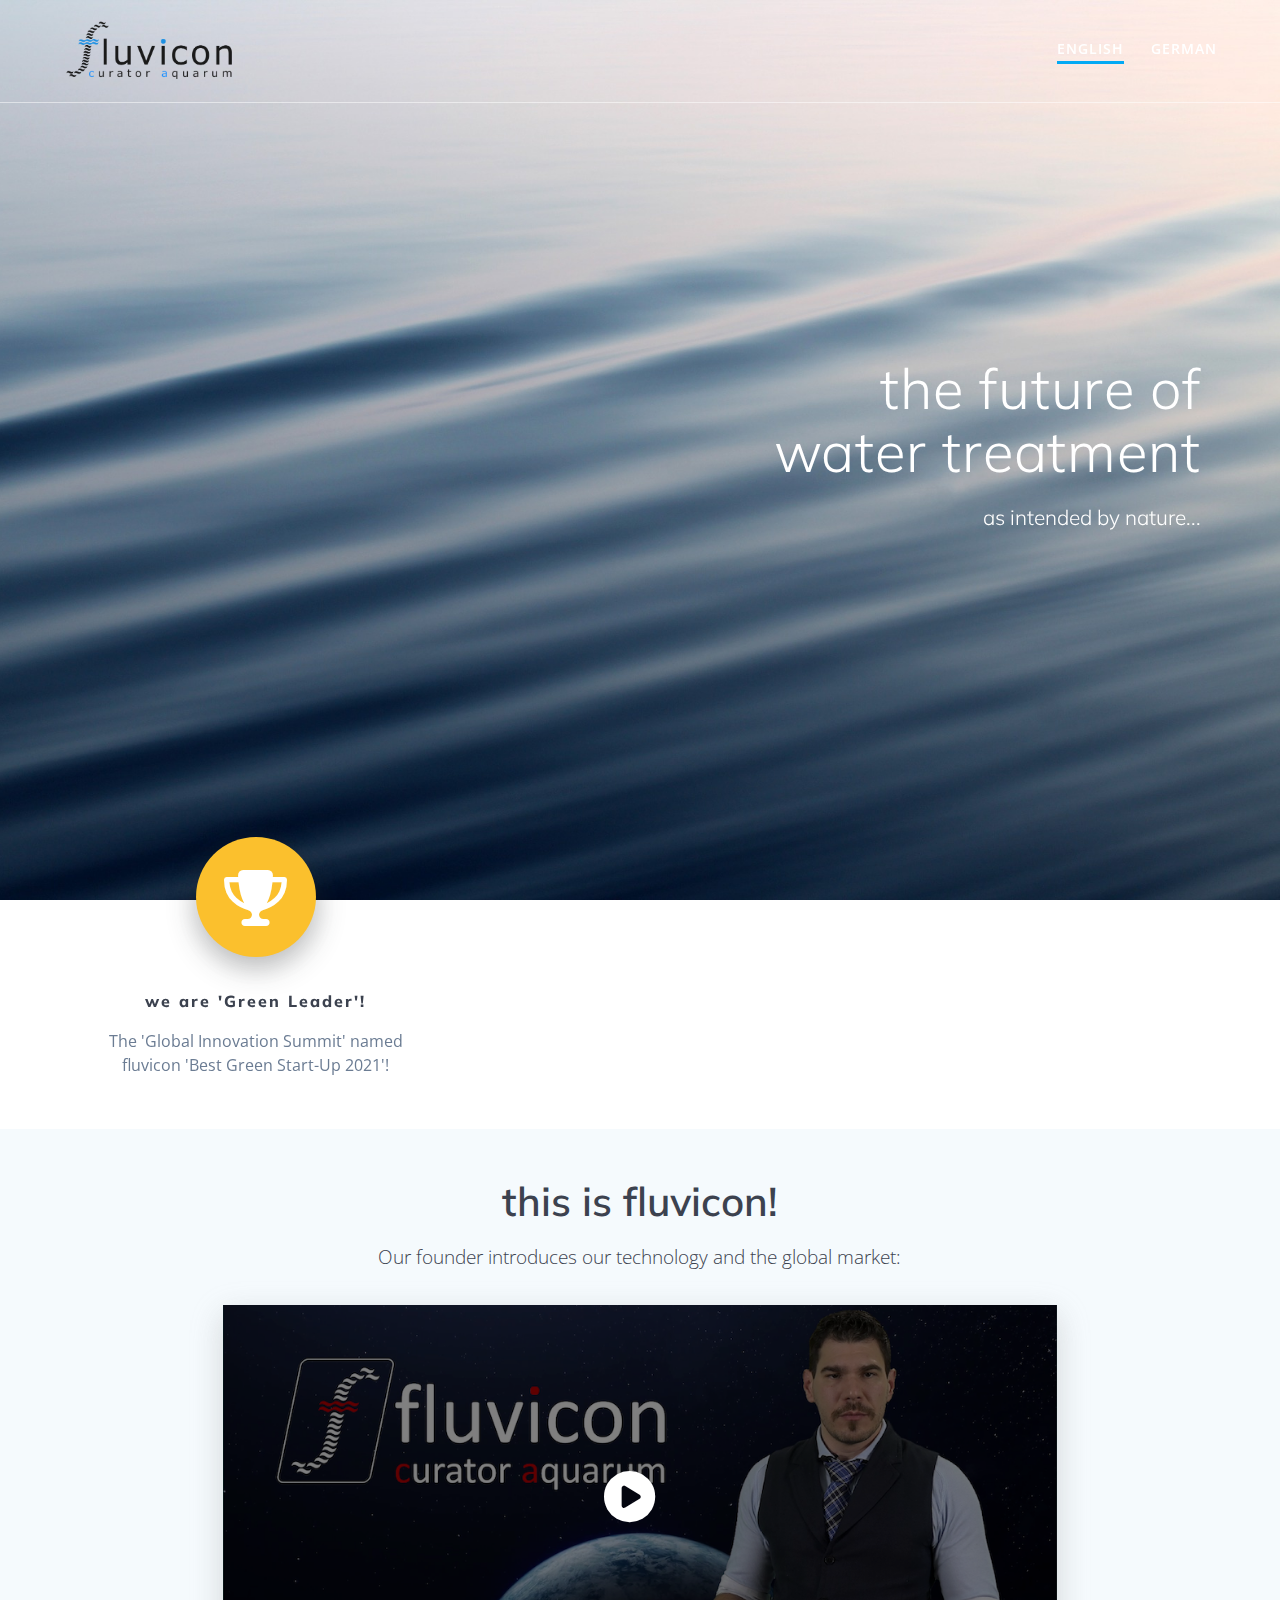
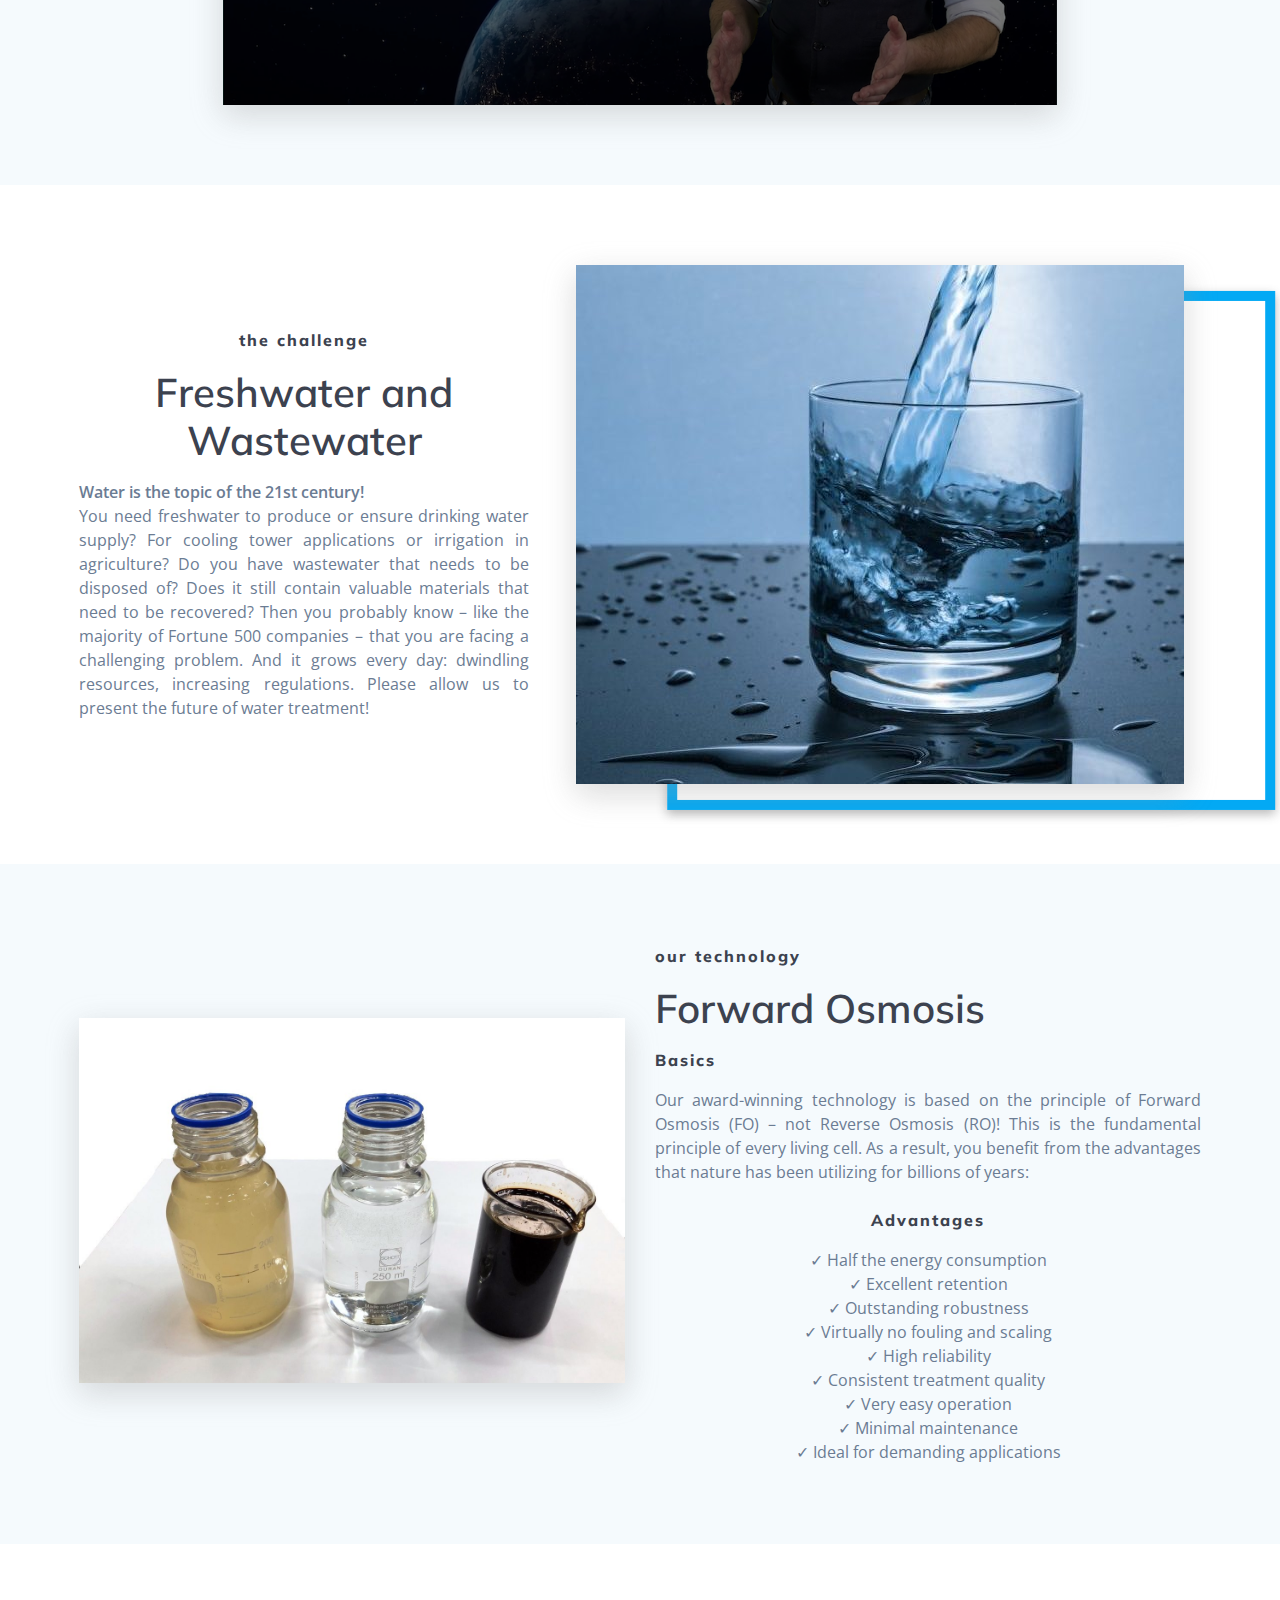
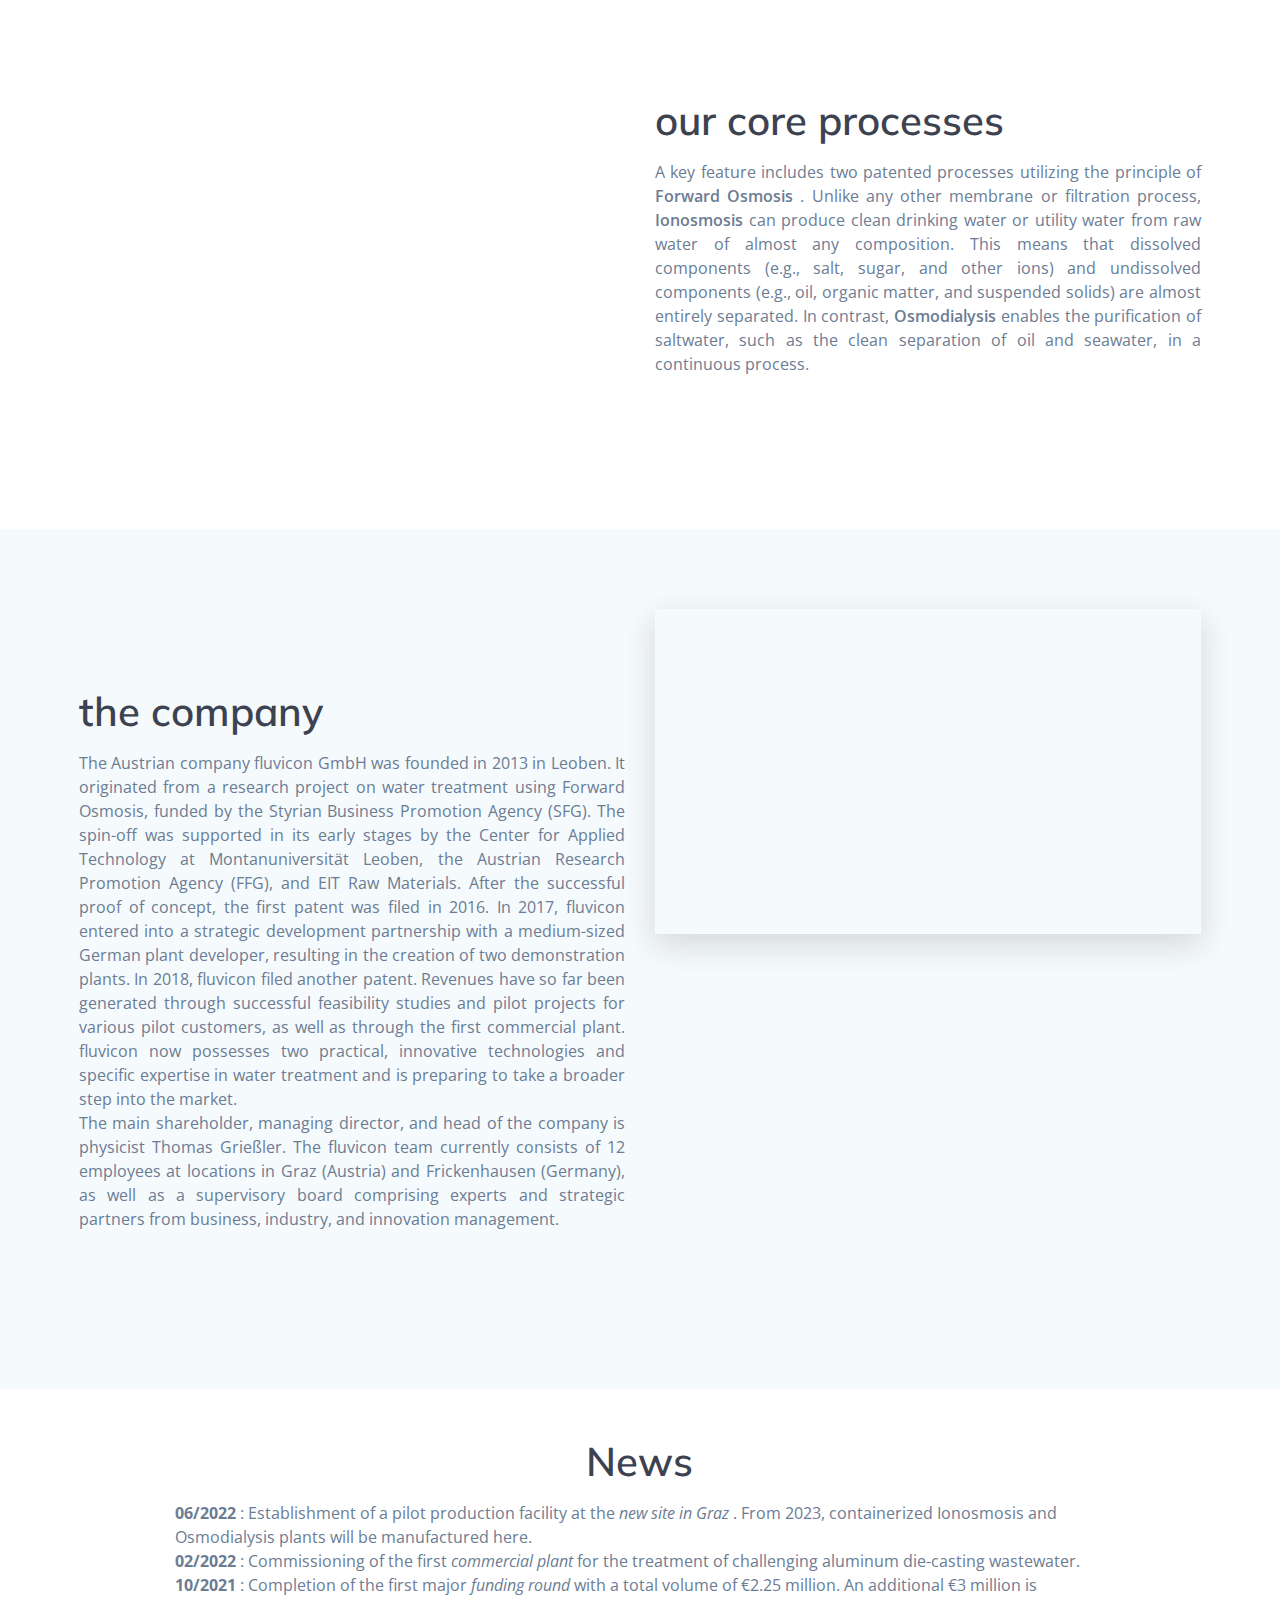
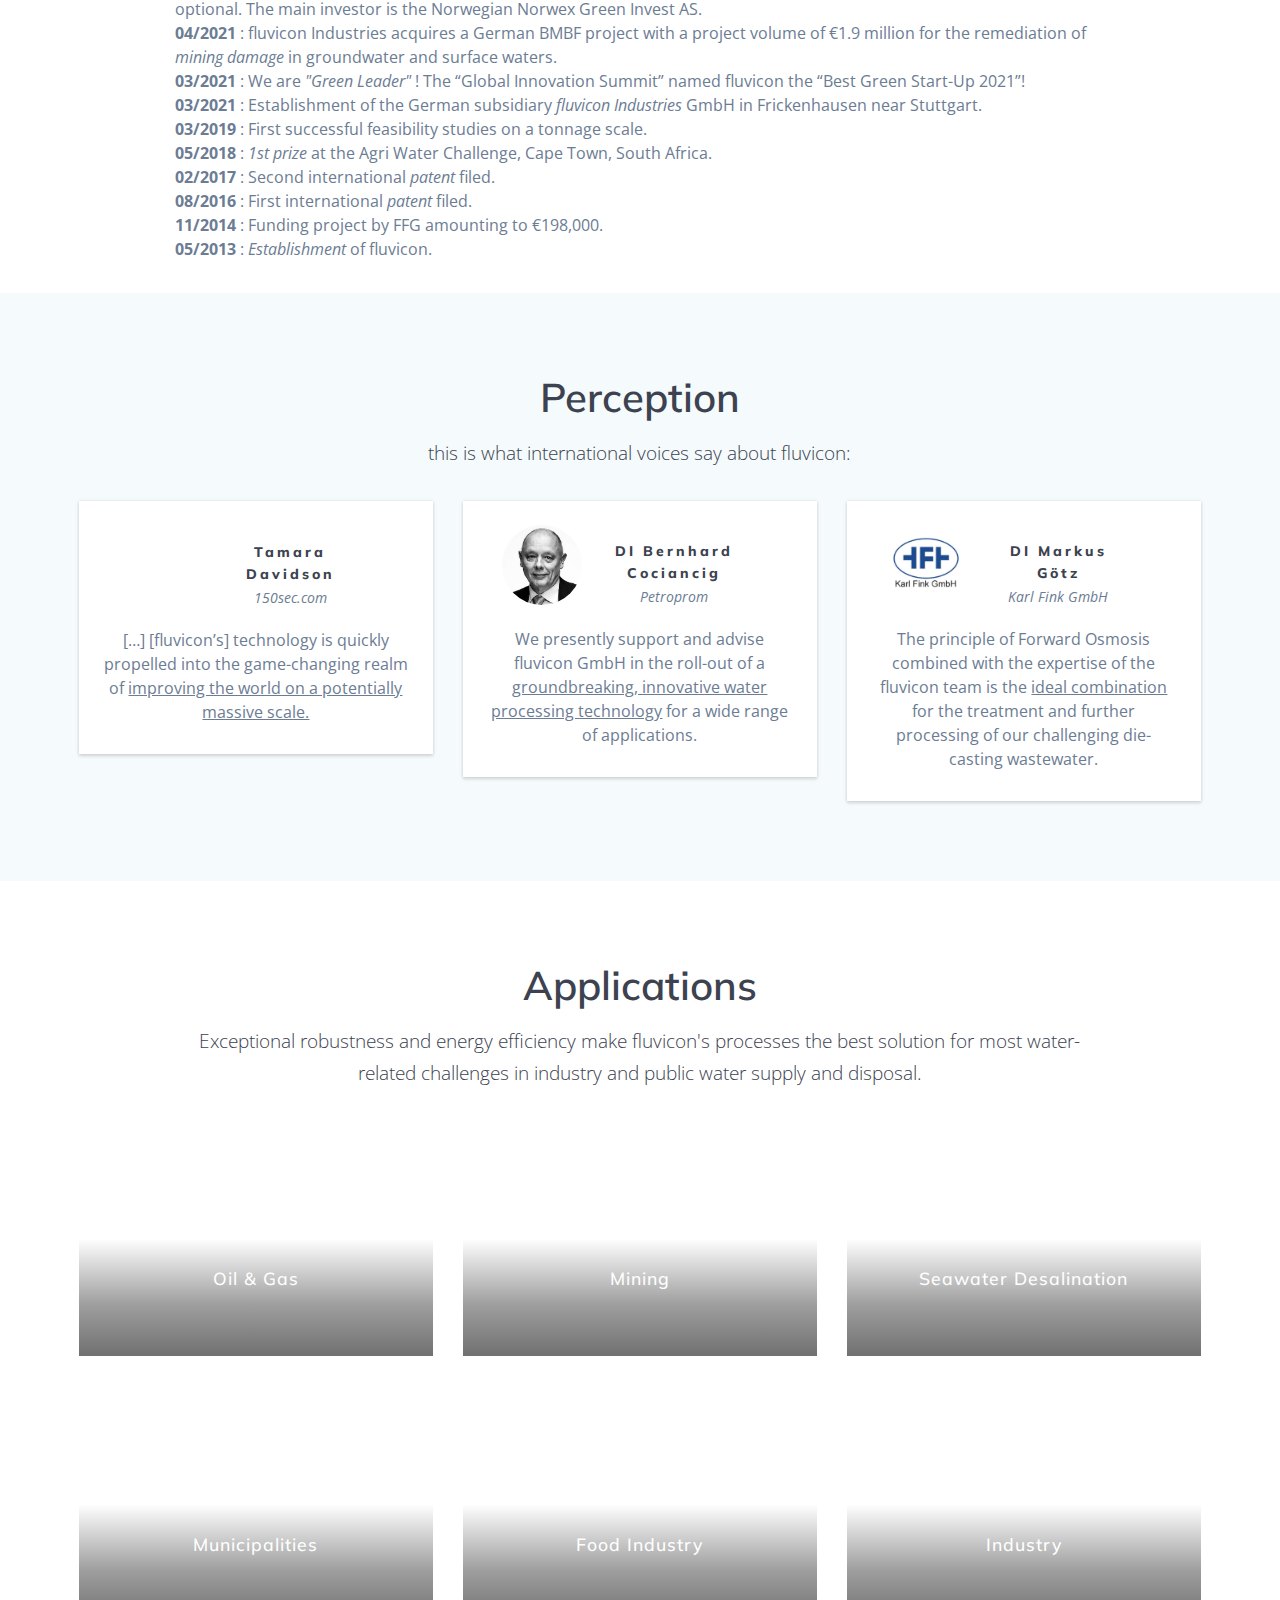
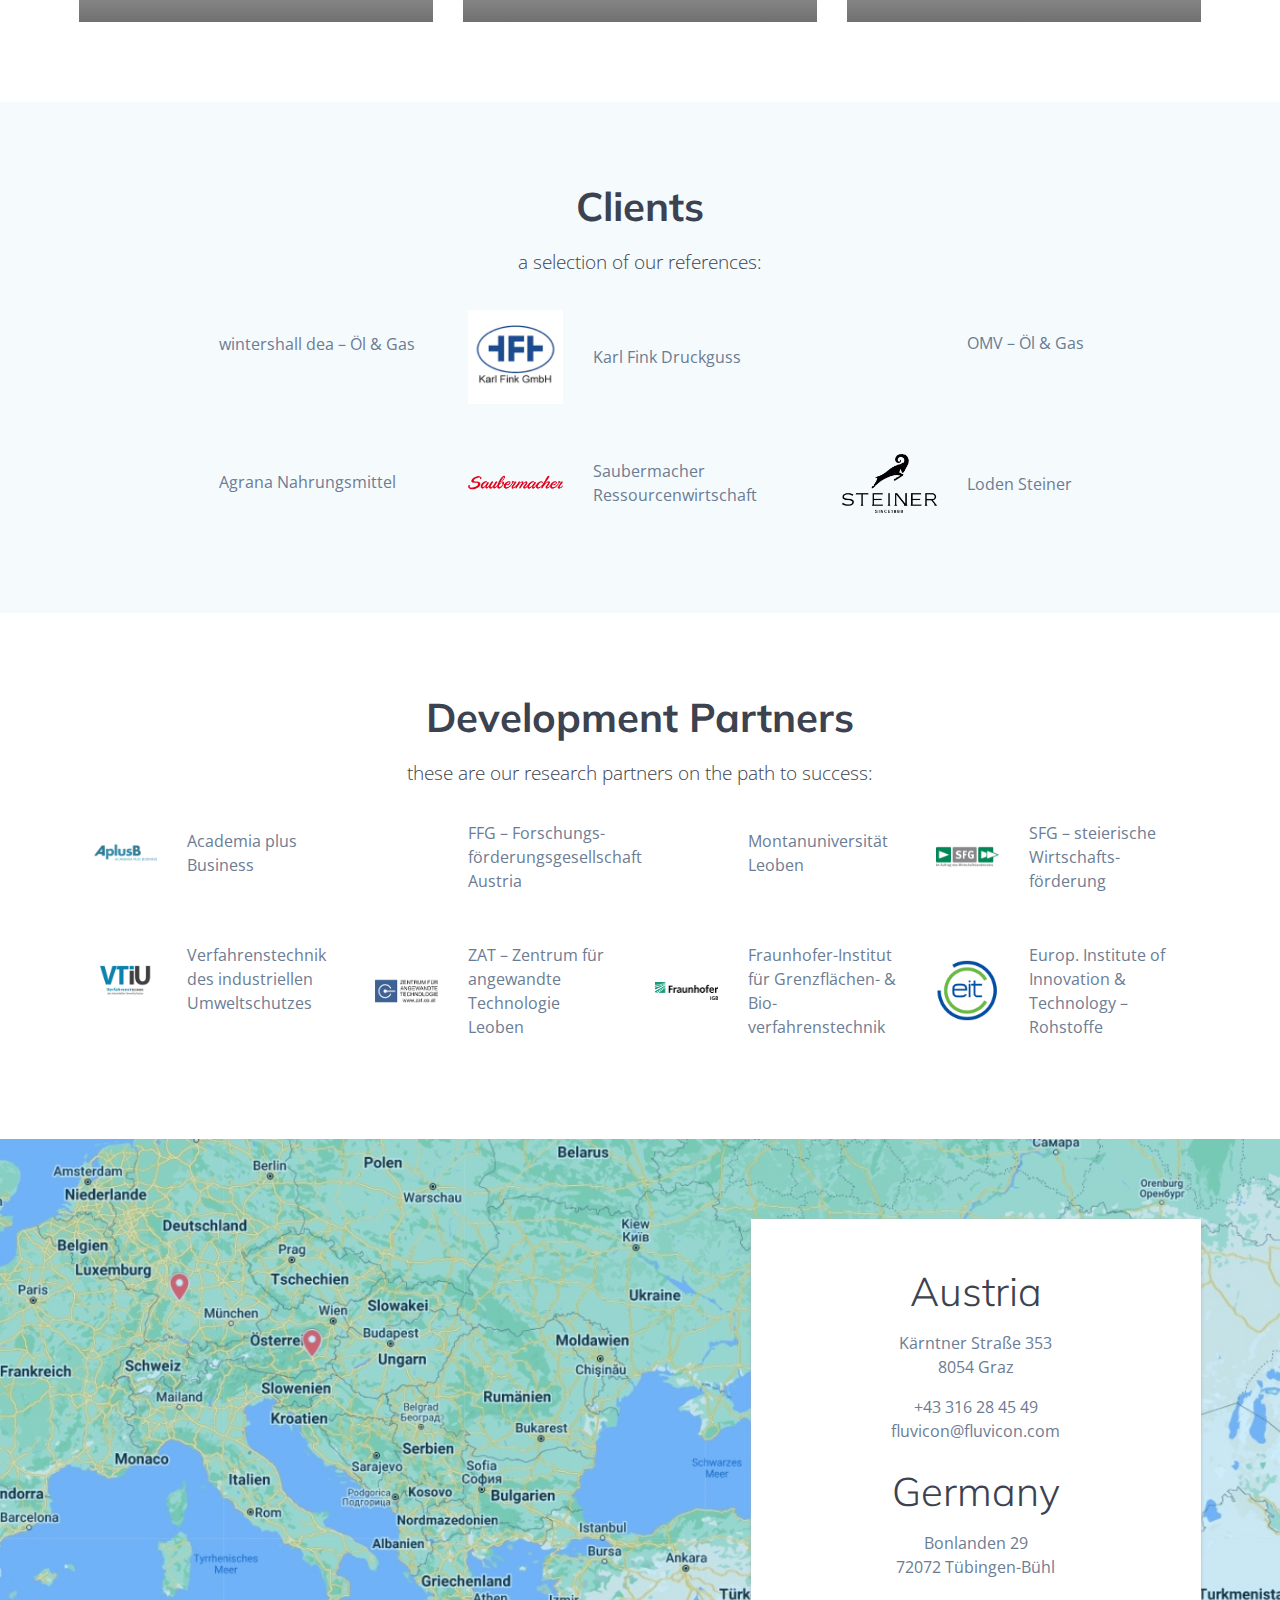
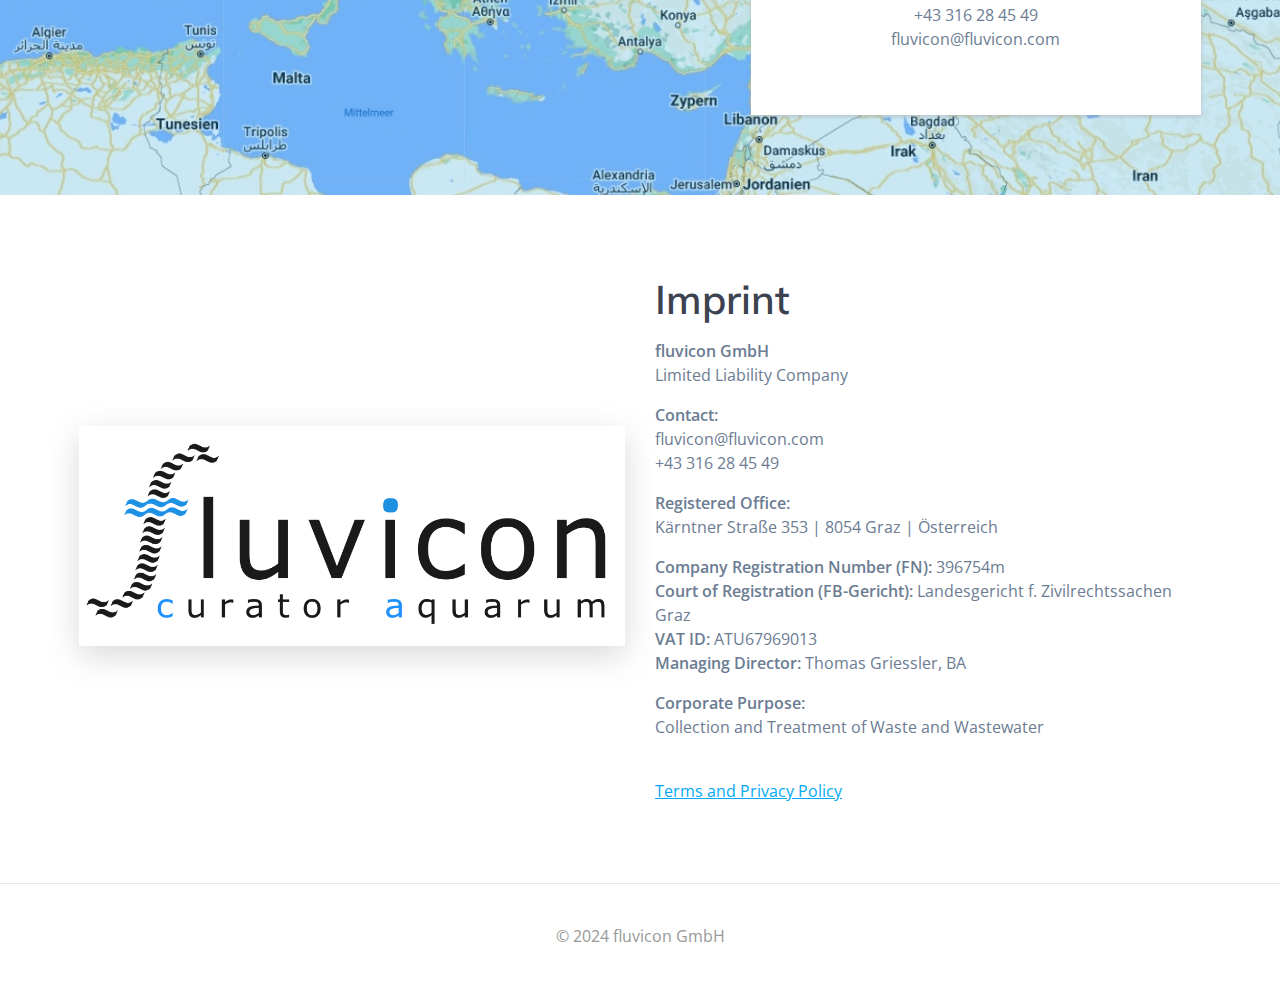
==== commit 0d3b8c6b: "added vimeo videos to de/en including thumbnail" ====
--- a/en/index.html
+++ b/en/index.html
@@ -1,3 +1,4 @@
+<!DOCTYPE html>
 <html class="has-offscreen" data-lt-installed="true" lang="de">
     <head>
         <meta charset="utf-8">
@@ -282,7 +283,7 @@
                             </div>
                         </div>
                     </div>
-                    <!-- <div
+                    <div
                         data-label="Video"
                         data-id="content--1"
                         data-export-id="content-11"
@@ -295,9 +296,9 @@
                             <div class="row text-center">
                                 <div class="section-title-col" data-type="column">
                                     <h2 class="">
-                                        <br>das ist fluvicon!
+                                        <br>this is fluvicon!
                                     </h2>
-                                    <p class="lead">Unser Gründer stellt unsere Technologie und den weltweiten Markt vor:</p>
+                                    <p class="lead">Our founder introduces our technology and the global market:</p>
                                 </div>
                             </div>
                             <div class="row center-xs middle-xs">
@@ -306,23 +307,23 @@
                                         class="lightbox-video lightbox-video-tall dark-overlay shadow-large flexbox middle-xs center-xs"
                                         data-type="group"
                                         data-bg="image"
-                                        style="background-image: url(&quot;https://web.archive.org/web/20241115011939im_/https://fluvicon.com/wp-content/uploads/2021/08/Film-1.png&quot;);"
+                                        style="background-image: url(/img/Film-1.png);"
                                     >
                                         <a
                                             data-fancybox=""
                                             data-video-lightbox="true"
-                                            href="https://web.archive.org/web/20241115011939/https://vimeo.com/manage/videos/540373280"
+                                            href="https://vimeo.com/540385431"
                                             target="_self"
                                             rel="noopener"
                                             class=""
                                         >
-                                            <i data-cp-fa="true" class="fa video-icon fa-play-circle-o color-white"></i>
+                                            <i data-cp-fa="true" class="fa-solid icon fa-play-circle color-white large"></i>
                                         </a>
                                     </div>
                                 </div>
                             </div>
                         </div>
-                    </div> -->
+                    </div>
                     <div
                         class="about-10 content-section content-section-spacing"
                         data-category="about"
@@ -1191,7 +1192,7 @@
                                             data-cp-link="1"
                                             data-mce-href="wp-content/uploads/2023/04/AGBs-fluvicon.pdf"
                                             data-mce-selected="inline-boundary"
-                                            href="AGBs-fluvicon.pdf"
+                                            href="/AGBs-fluvicon.pdf"
                                             rel="noopener"
                                             target="_self"
                                         >
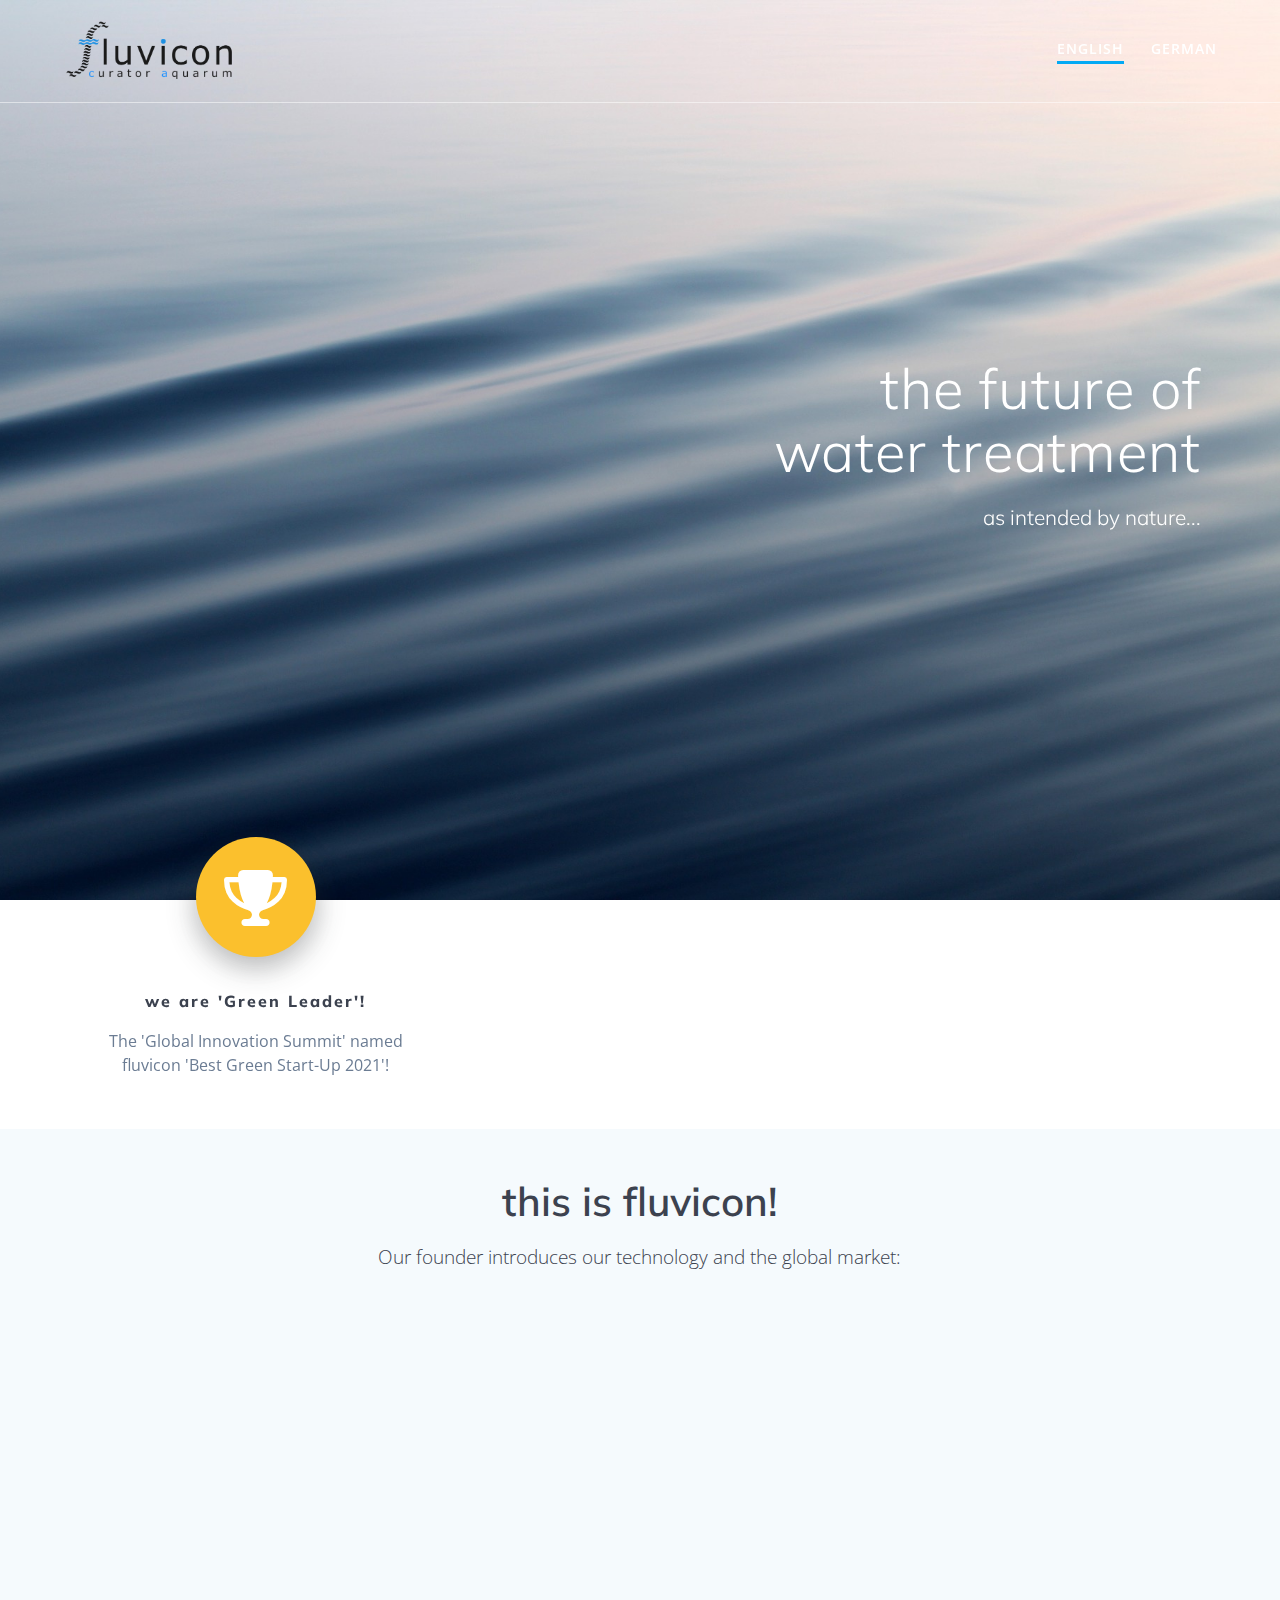
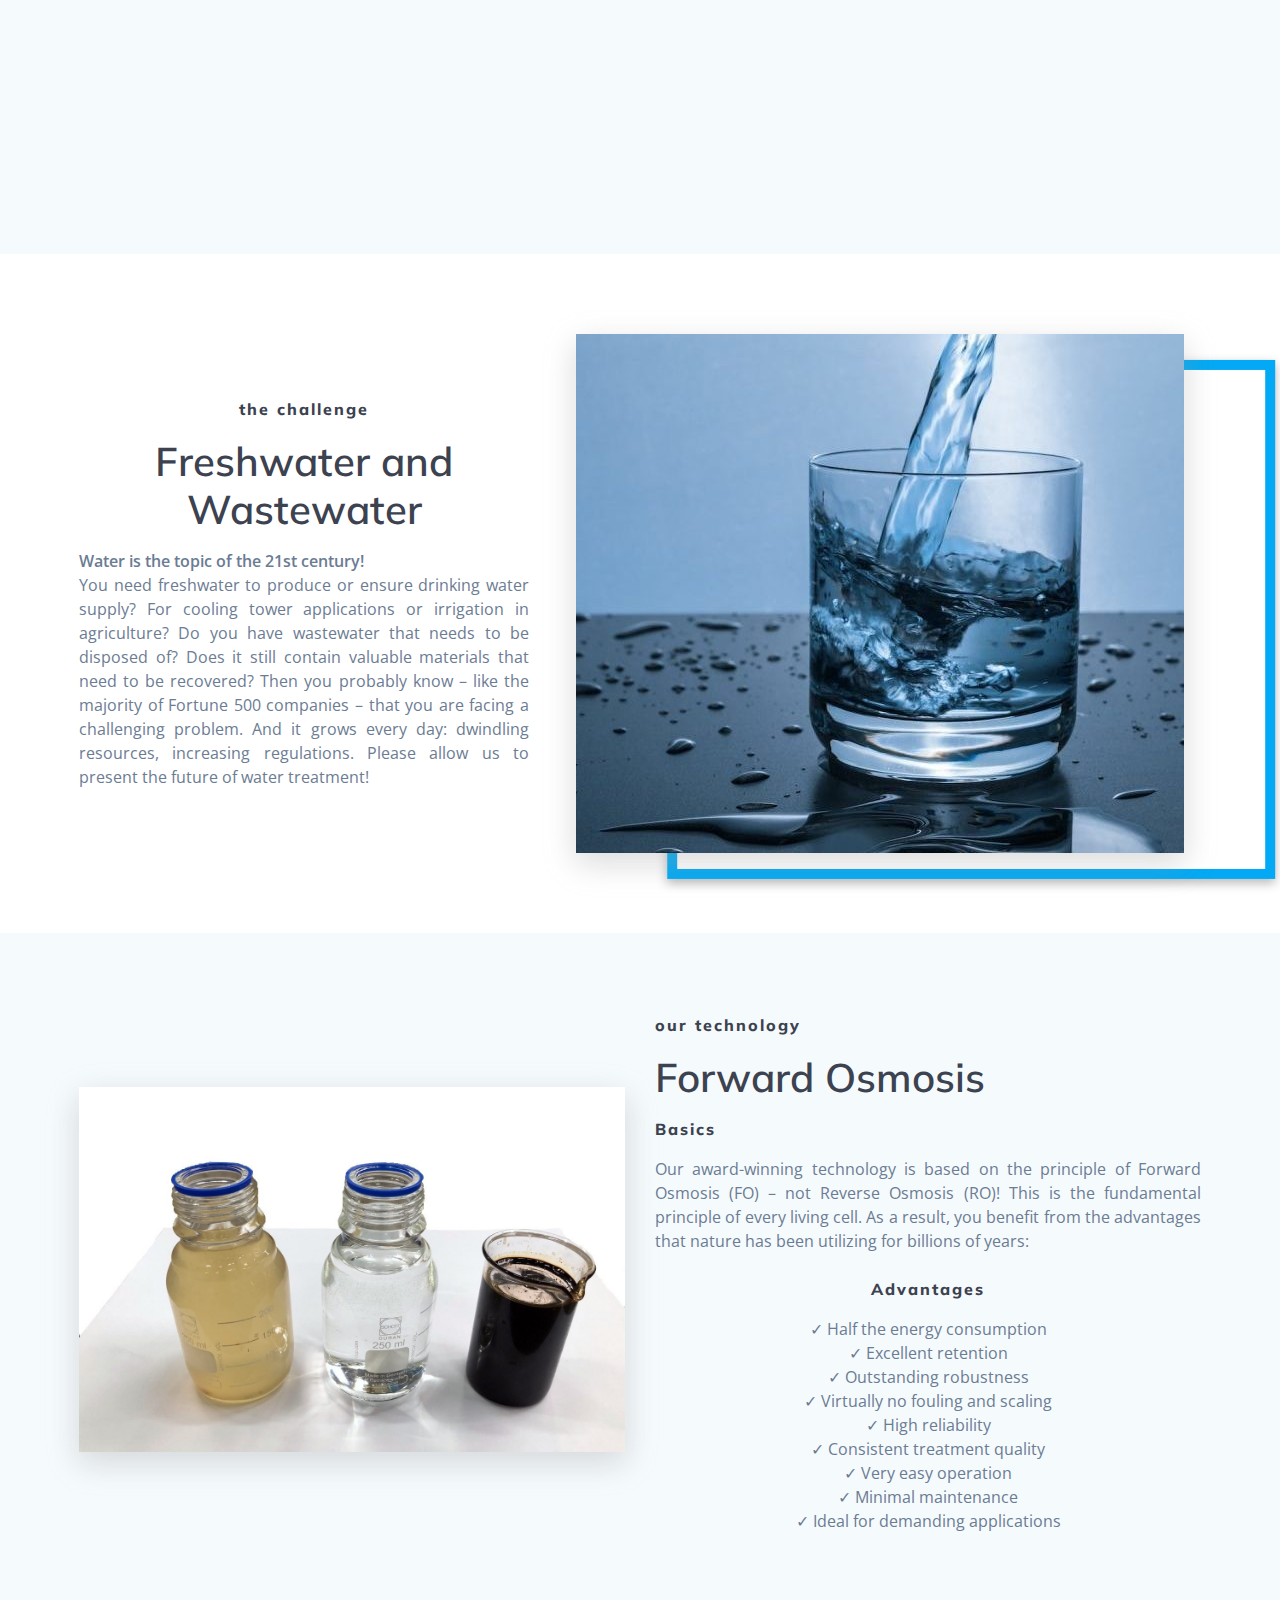
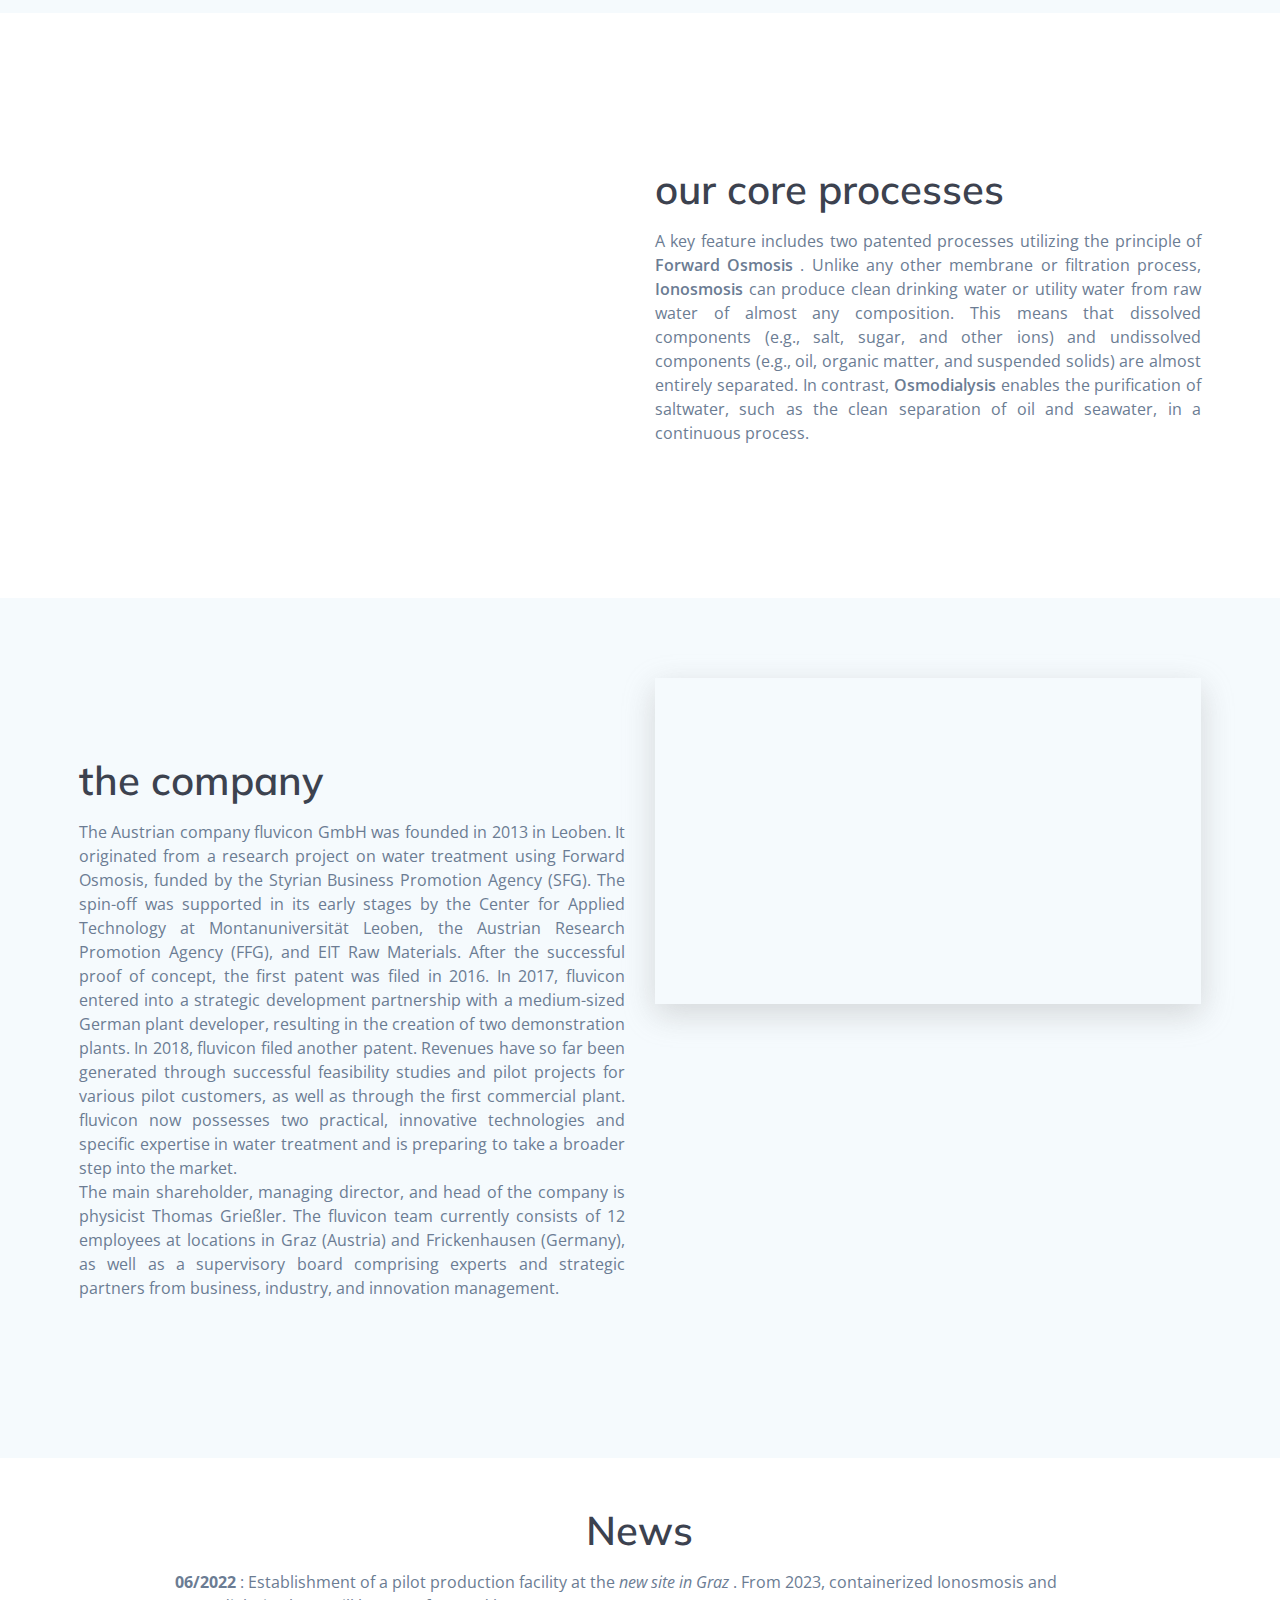
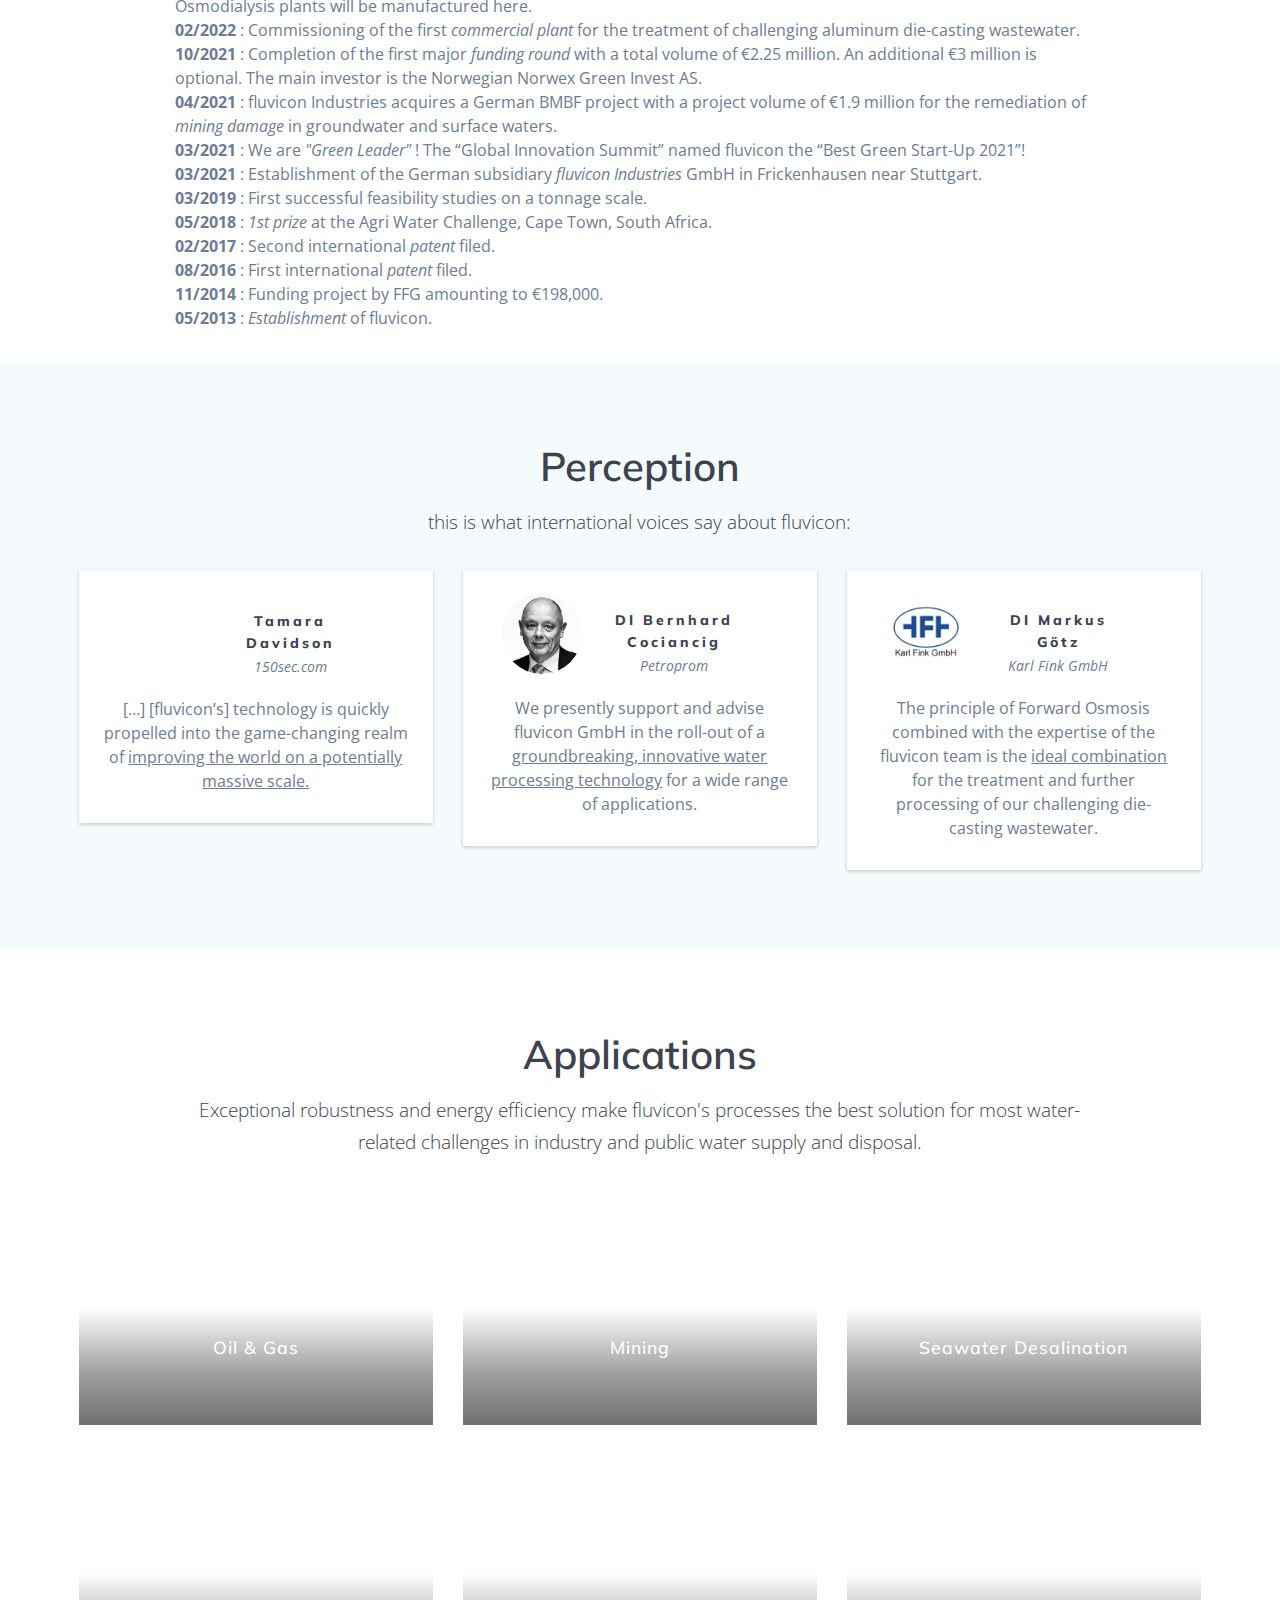
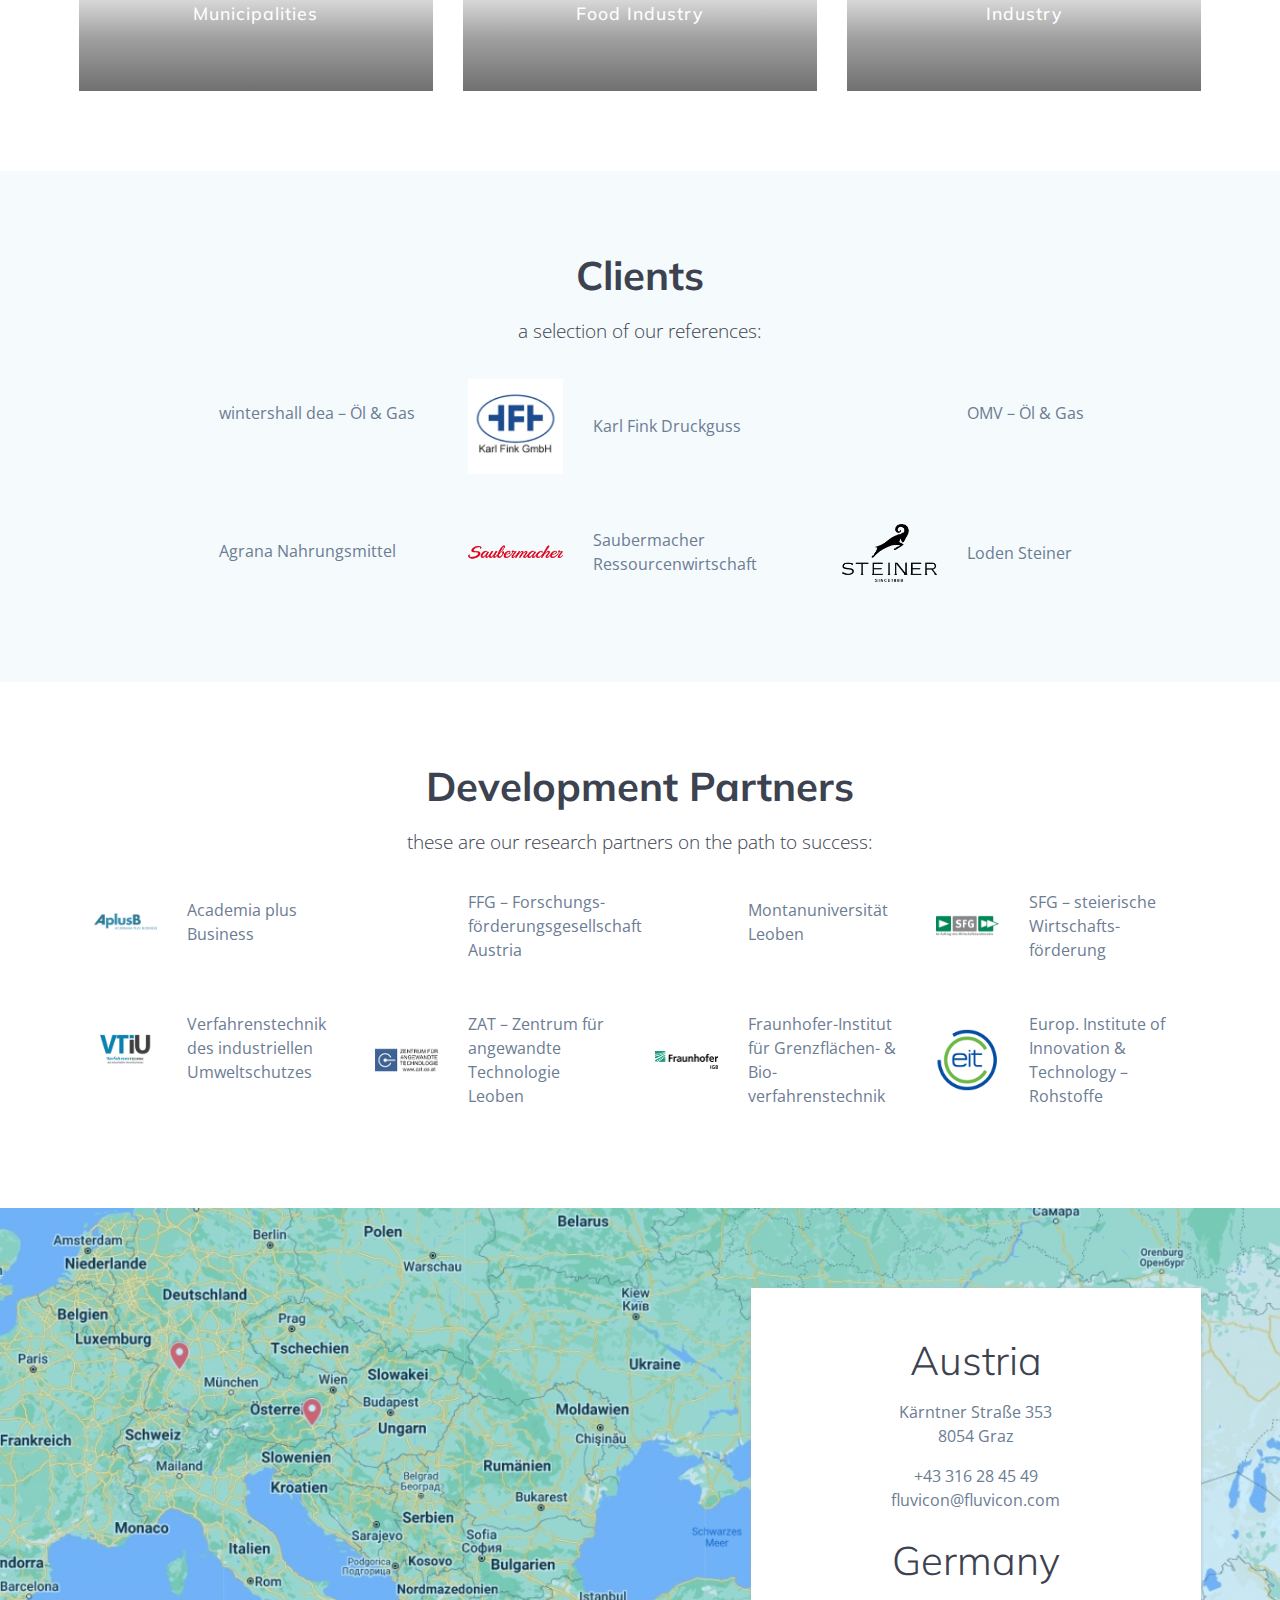
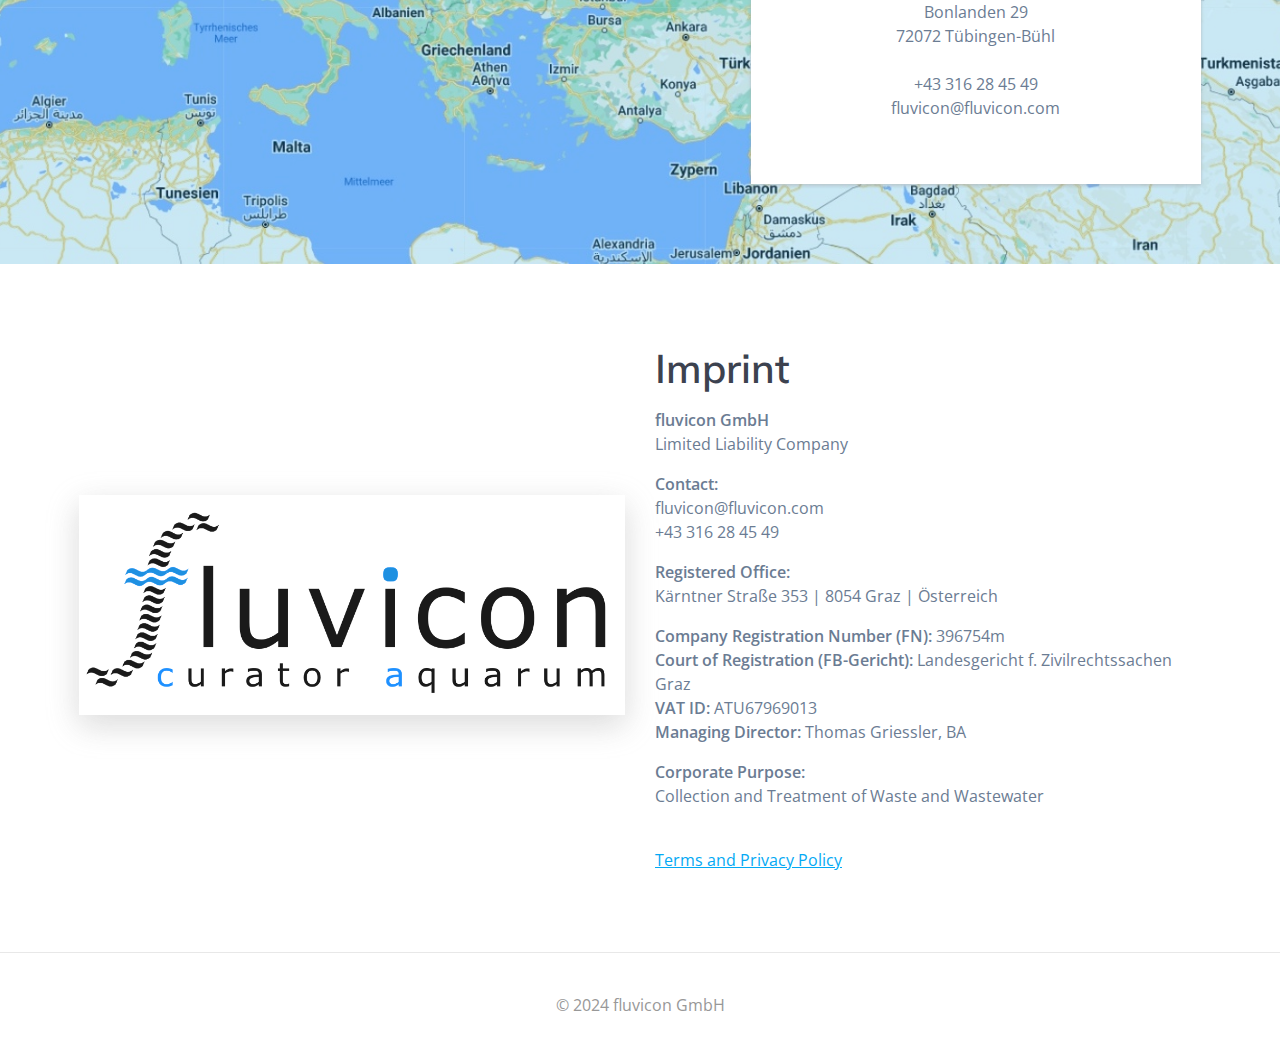
==== commit 1795fc31: "changed video to embeded videos" ====
--- a/en/index.html
+++ b/en/index.html
@@ -303,7 +303,7 @@
                             </div>
                             <div class="row center-xs middle-xs">
                                 <div class="col-sm-9">
-                                    <div
+                                    <!-- <div
                                         class="lightbox-video lightbox-video-tall dark-overlay shadow-large flexbox middle-xs center-xs"
                                         data-type="group"
                                         data-bg="image"
@@ -319,8 +319,8 @@
                                         >
                                             <i data-cp-fa="true" class="fa-solid icon fa-play-circle color-white large"></i>
                                         </a>
-                                    </div>
-                                </div>
+                                    </div> -->
+                                    <div style="padding:56.25% 0 0 0;position:relative;"><iframe src="https://player.vimeo.com/video/540385431?badge=0&amp;autopause=0&amp;player_id=0&amp;app_id=58479" frameborder="0" allow="autoplay; fullscreen; picture-in-picture; clipboard-write" style="position:absolute;top:0;left:0;width:100%;height:100%;" title="fluvicon en 1.5"></iframe></div><script src="https://player.vimeo.com/api/player.js"></script>                                </div>
                             </div>
                         </div>
                     </div>
